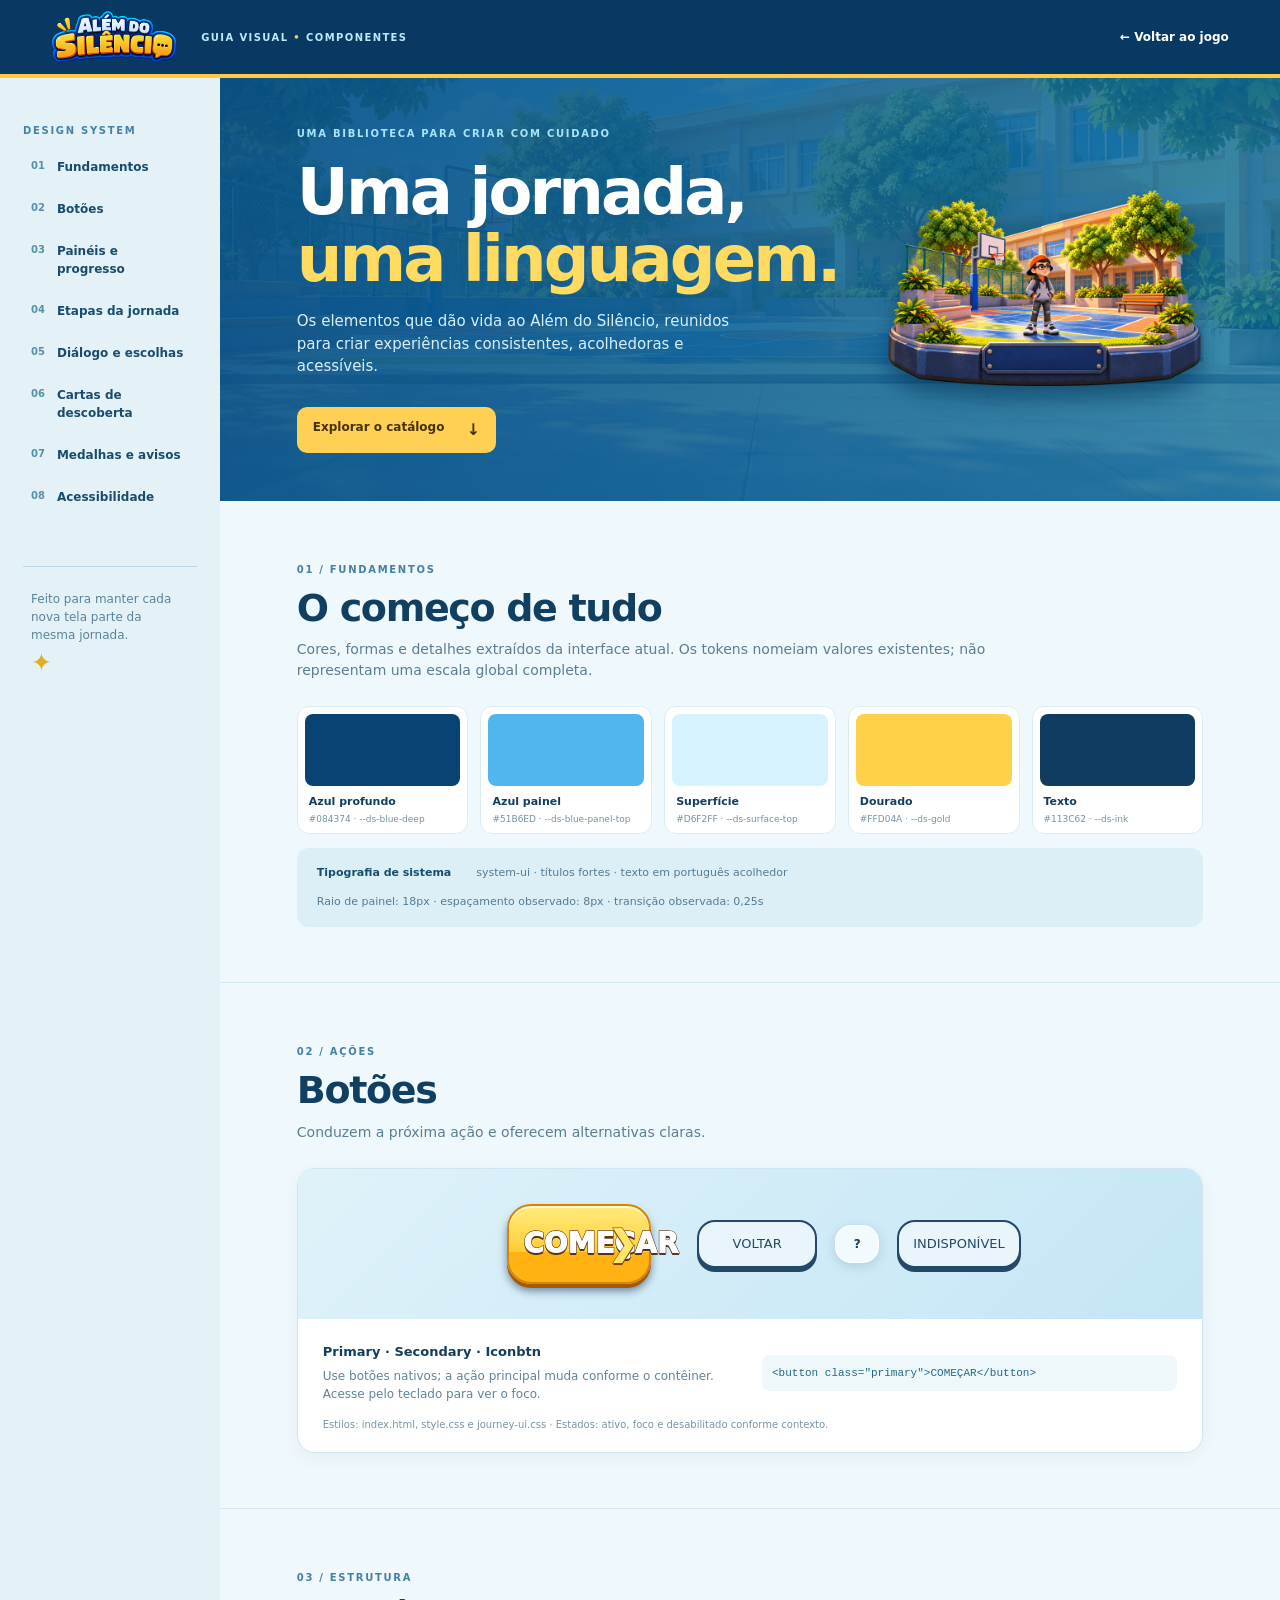
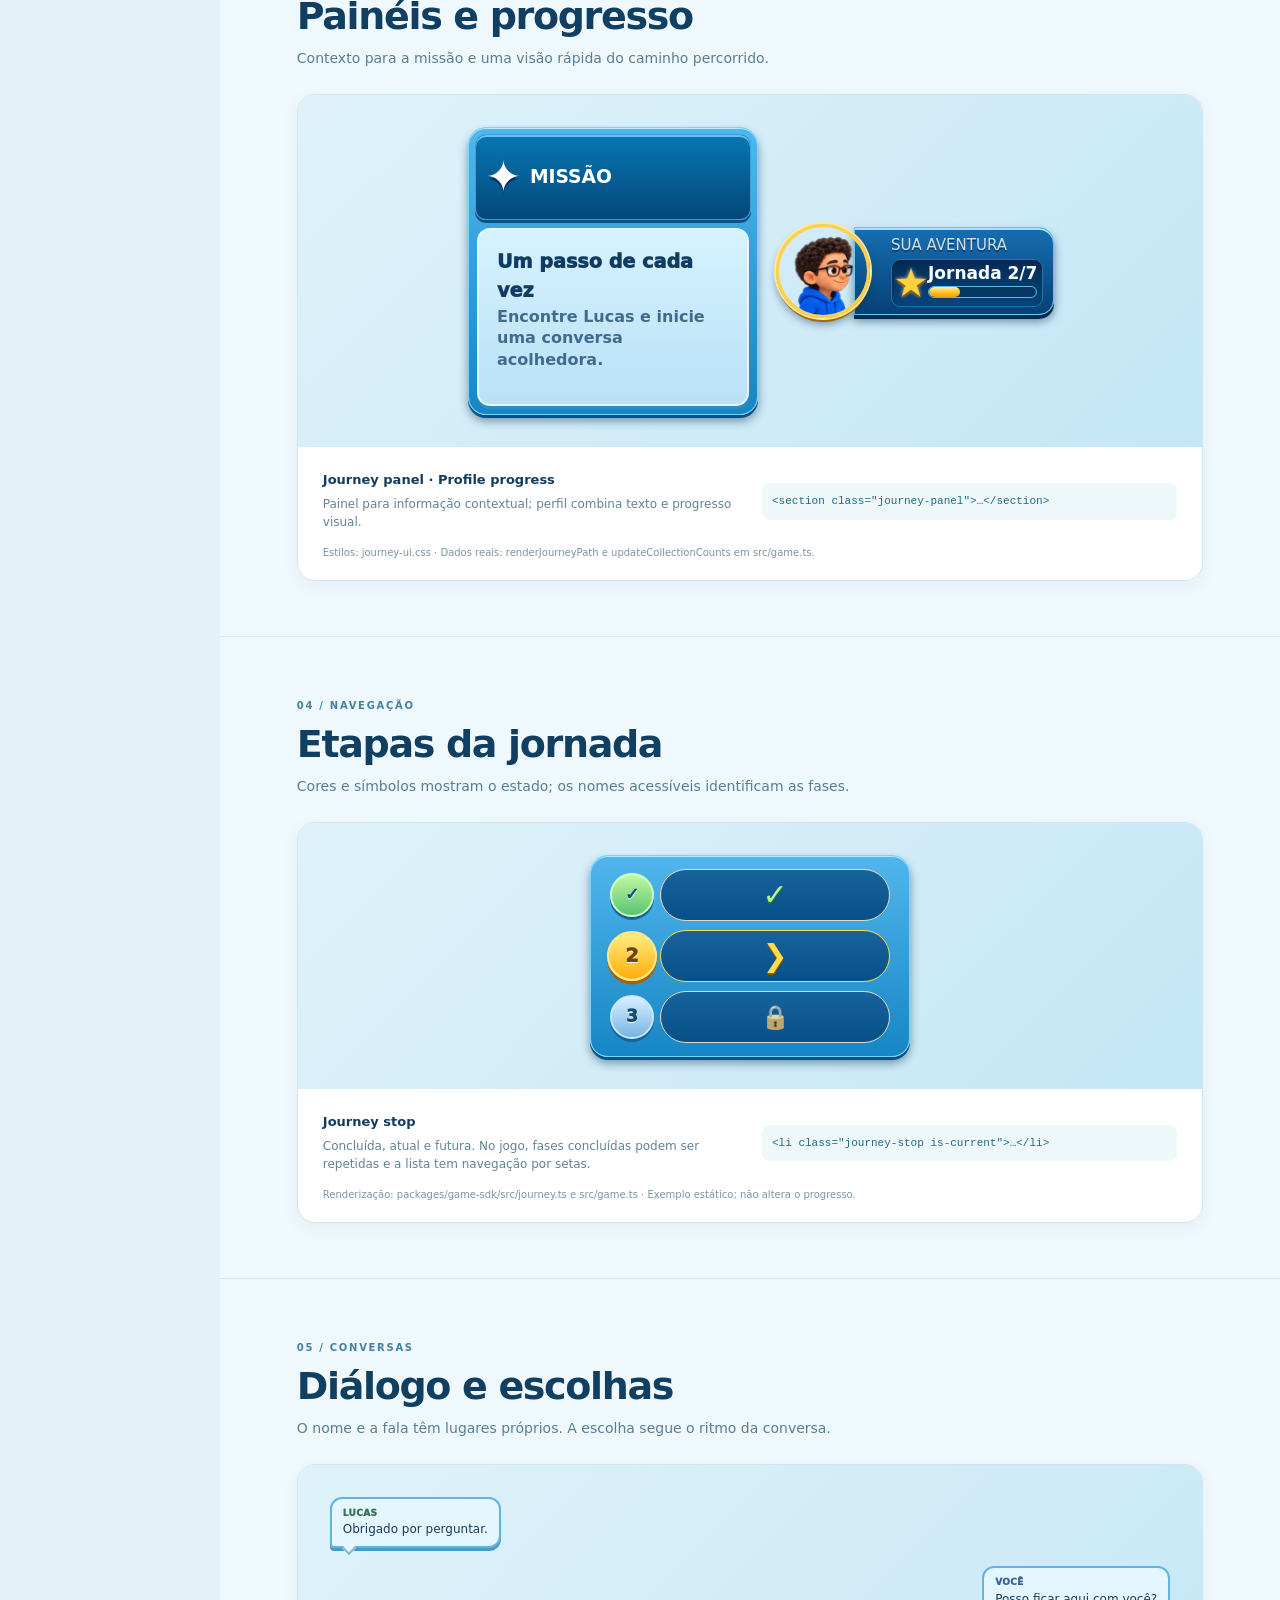
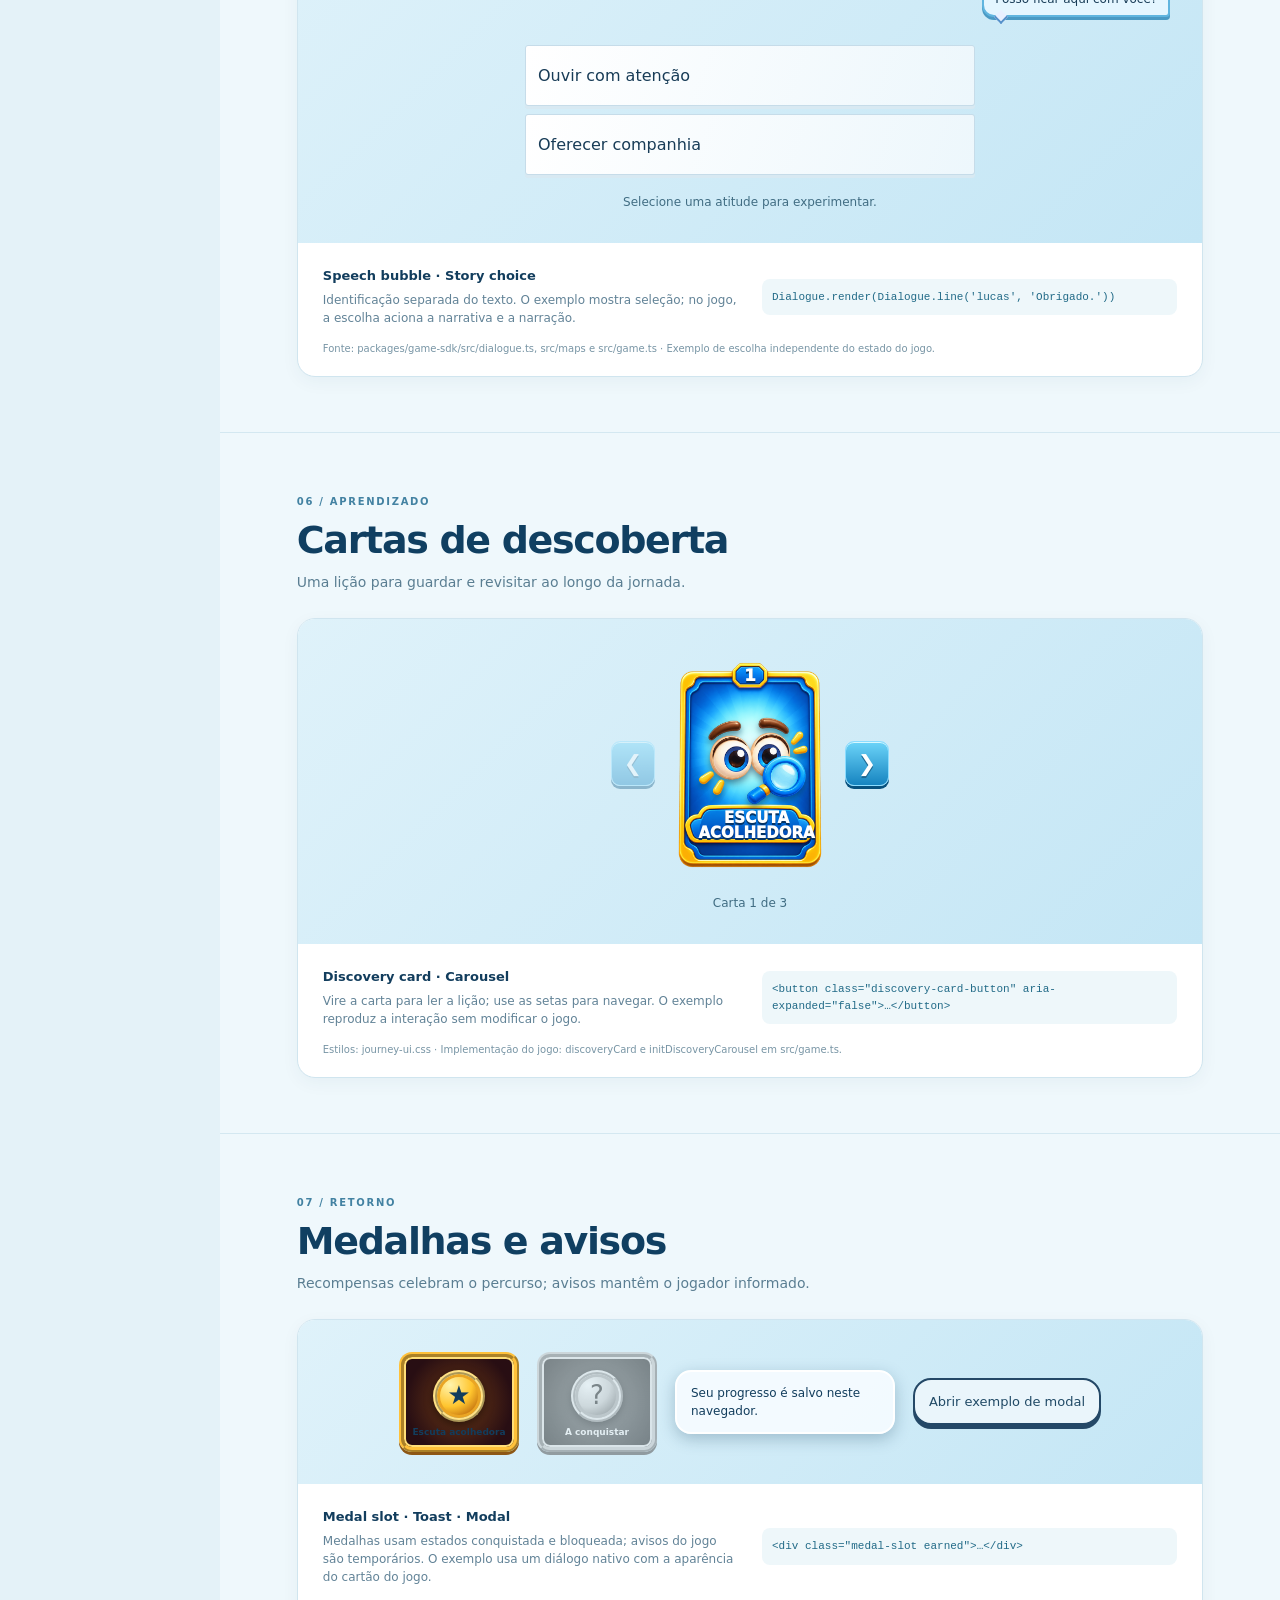
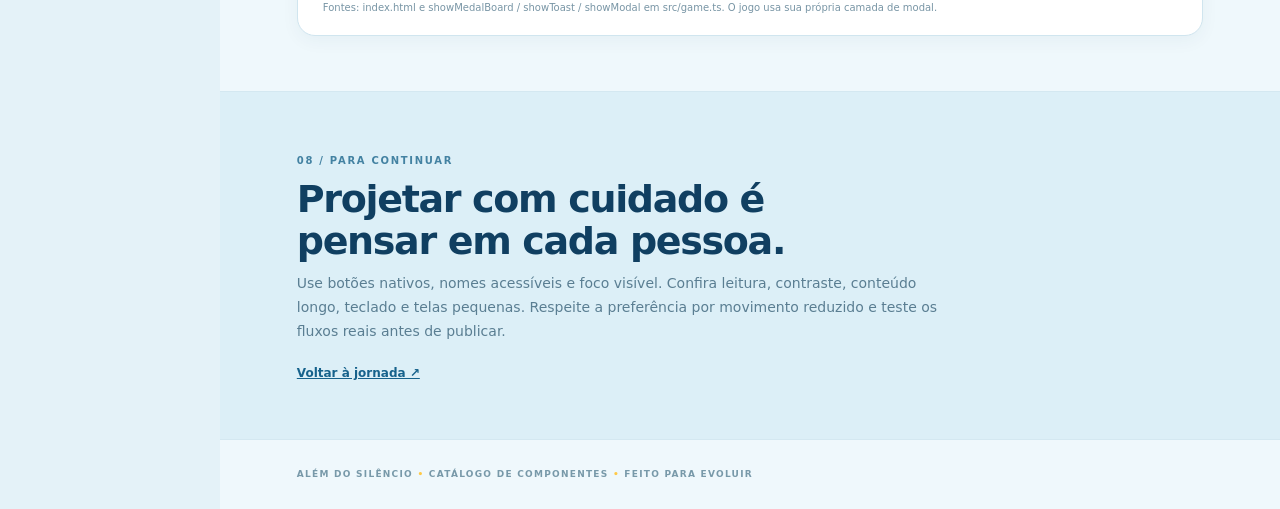
==== catalogo.html @ 74e7970c "Deploy build from 0c870550cc36b3decce4318e4b08f12a8f6275e7" ====
<!doctype html>
<html lang="pt-BR">
<head>
  <meta charset="utf-8">
  <meta name="viewport" content="width=device-width, initial-scale=1">
  <title>Catálogo de componentes — Além do Silêncio</title>
  <link rel="stylesheet" href="assets/style3d/design-tokens.css">
  <link rel="stylesheet" href="assets/style3d/style.css">
  <link rel="stylesheet" href="assets/style3d/journey-ui.css">
  <link rel="stylesheet" href="catalogo.css">
  <script src="catalogo.js" defer></script>
</head>
<body class="catalog">
  <a class="skip-link" href="#conteudo">Pular para o conteúdo</a>
  <header class="catalog-header"><a href="#inicio" class="catalog-brand"><img src="assets/style3d/logo-jornada.png" alt="Além do Silêncio"><span>GUIA VISUAL <b>•</b> COMPONENTES</span></a><a class="back-link" href="./">← Voltar ao jogo</a></header>
  <div class="catalog-shell" id="inicio">
    <aside class="catalog-sidebar" aria-label="Navegação do catálogo"><p>DESIGN SYSTEM</p><nav><a href="#fundamentos">01 <span>Fundamentos</span></a><a href="#botoes">02 <span>Botões</span></a><a href="#paineis">03 <span>Painéis e progresso</span></a><a href="#etapas">04 <span>Etapas da jornada</span></a><a href="#dialogo">05 <span>Diálogo e escolhas</span></a><a href="#cartas">06 <span>Cartas de descoberta</span></a><a href="#medalhas">07 <span>Medalhas e avisos</span></a><a href="#acessibilidade">08 <span>Acessibilidade</span></a></nav><div class="sidebar-note">Feito para manter cada nova tela parte da mesma jornada. <span>✦</span></div></aside>
    <main id="conteudo" class="catalog-main">
      <section class="hero"><div><p class="overline">UMA BIBLIOTECA PARA CRIAR COM CUIDADO</p><h1>Uma jornada,<br><em>uma linguagem.</em></h1><p>Os elementos que dão vida ao Além do Silêncio, reunidos para criar experiências consistentes, acolhedoras e acessíveis.</p><a href="#fundamentos" class="hero-link">Explorar o catálogo <span>↓</span></a></div><img src="assets/style3d/pedestal-quadra.png" alt="Ilustração da quadra escolar"></section>
      <div id="catalog-error" role="alert" hidden>Não foi possível carregar os estilos do jogo. Abra o catálogo pelo servidor de desenvolvimento.</div>
      <section id="fundamentos" class="section"><div class="section-head"><span>01 / FUNDAMENTOS</span><h2>O começo de tudo</h2><p>Cores, formas e detalhes extraídos da interface atual. Os tokens nomeiam valores existentes; não representam uma escala global completa.</p></div><div class="swatches"><div><i style="--swatch:#084374"></i><b>Azul profundo</b><small>#084374 · --ds-blue-deep</small></div><div><i style="--swatch:#51b6ed"></i><b>Azul painel</b><small>#51B6ED · --ds-blue-panel-top</small></div><div><i style="--swatch:#d6f2ff"></i><b>Superfície</b><small>#D6F2FF · --ds-surface-top</small></div><div><i style="--swatch:#ffd04a"></i><b>Dourado</b><small>#FFD04A · --ds-gold</small></div><div><i style="--swatch:#113c62"></i><b>Texto</b><small>#113C62 · --ds-ink</small></div></div><div class="foundation-note"><strong>Tipografia de sistema</strong><span>system-ui · títulos fortes · texto em português acolhedor</span><span>Raio de painel: 18px · espaçamento observado: 8px · transição observada: 0,25s</span></div></section>
      <section id="botoes" class="section"><div class="section-head"><span>02 / AÇÕES</span><h2>Botões</h2><p>Conduzem a próxima ação e oferecem alternativas claras.</p></div><div class="component"><div class="demo demo-buttons"><div class="journey-actions"><button class="primary" type="button">COMEÇAR</button></div><button class="secondary" type="button">VOLTAR</button><button class="iconbtn" type="button" aria-label="Ajuda">?</button><button class="secondary" disabled>INDISPONÍVEL</button></div><div class="details"><div><b>Primary · Secondary · Iconbtn</b><p>Use botões nativos; a ação principal muda conforme o contêiner. Acesse pelo teclado para ver o foco.</p></div><code>&lt;button class="primary"&gt;COMEÇAR&lt;/button&gt;</code><small>Estilos: index.html, style.css e journey-ui.css · Estados: ativo, foco e desabilitado conforme contexto.</small></div></div></section>
      <section id="paineis" class="section"><div class="section-head"><span>03 / ESTRUTURA</span><h2>Painéis e progresso</h2><p>Contexto para a missão e uma visão rápida do caminho percorrido.</p></div><div class="component"><div class="demo demo-panel"><section class="journey-panel journey-mission" aria-labelledby="sample-mission"><div class="panel-heading"><span aria-hidden="true">✦</span><h3 id="sample-mission">MISSÃO</h3></div><div class="mission-body"><strong>Um passo de cada vez</strong><p>Encontre Lucas e inicie uma conversa acolhedora.</p></div></section><div class="journey-profile"><img src="assets/style3d/portrait-player.png" alt=""><div class="profile-card"><span class="journey-kicker">SUA AVENTURA</span><div class="profile-progress"><span class="profile-star" aria-hidden="true">★</span><strong>Jornada 2/7</strong><span class="journey-progress-rail"><span style="width:28.6%"></span></span></div></div></div></div><div class="details"><div><b>Journey panel · Profile progress</b><p>Painel para informação contextual; perfil combina texto e progresso visual.</p></div><code>&lt;section class="journey-panel"&gt;…&lt;/section&gt;</code><small>Estilos: journey-ui.css · Dados reais: renderJourneyPath e updateCollectionCounts em src/game.ts.</small></div></div></section>
      <section id="etapas" class="section"><div class="section-head"><span>04 / NAVEGAÇÃO</span><h2>Etapas da jornada</h2><p>Cores e símbolos mostram o estado; os nomes acessíveis identificam as fases.</p></div><div class="component"><div class="demo"><div class="journey-track journey-panel catalog-track"><ol class="journey-stops"><li class="journey-stop is-done" aria-label="Quadra: concluída"><span class="journey-node">✓</span><span class="journey-stop-copy"><strong>Quadra</strong><em>Concluída</em></span></li><li class="journey-stop is-current" aria-label="Corredor: fase atual"><span class="journey-node">2</span><span class="journey-stop-copy"><strong>Corredor</strong><em>Fase atual</em></span></li><li class="journey-stop" aria-label="Acolhimento: próxima fase"><span class="journey-node">3</span><span class="journey-stop-copy"><strong>Acolhimento</strong><em>Próxima fase</em></span></li></ol></div></div><div class="details"><div><b>Journey stop</b><p>Concluída, atual e futura. No jogo, fases concluídas podem ser repetidas e a lista tem navegação por setas.</p></div><code>&lt;li class="journey-stop is-current"&gt;…&lt;/li&gt;</code><small>Renderização: packages/game-sdk/src/journey.ts e src/game.ts · Exemplo estático; não altera o progresso.</small></div></div></section>
      <section id="dialogo" class="section"><div class="section-head"><span>05 / CONVERSAS</span><h2>Diálogo e escolhas</h2><p>O nome e a fala têm lugares próprios. A escolha segue o ritmo da conversa.</p></div><div class="component"><div class="demo dialogue-demo"><div id="characterSpeech"><div class="speech-bubble character"><span>Lucas</span><p>Obrigado por perguntar.</p></div></div><div id="playerSpeech"><div class="speech-bubble player"><span>Você</span><p>Posso ficar aqui com você?</p></div></div><div class="story-choices" role="group" aria-label="Exemplo de escolhas"><button class="story-choice" type="button" aria-pressed="false">Ouvir com atenção</button><button class="story-choice" type="button" aria-pressed="false">Oferecer companhia</button></div><p class="demo-feedback" aria-live="polite">Selecione uma atitude para experimentar.</p></div><div class="details"><div><b>Speech bubble · Story choice</b><p>Identificação separada do texto. O exemplo mostra seleção; no jogo, a escolha aciona a narrativa e a narração.</p></div><code>Dialogue.render(Dialogue.line('lucas', 'Obrigado.'))</code><small>Fonte: packages/game-sdk/src/dialogue.ts, src/maps e src/game.ts · Exemplo de escolha independente do estado do jogo.</small></div></div></section>
      <section id="cartas" class="section"><div class="section-head"><span>06 / APRENDIZADO</span><h2>Cartas de descoberta</h2><p>Uma lição para guardar e revisitar ao longo da jornada.</p></div><div class="component"><div class="demo demo-cards"><div class="catalog-carousel"><button class="discovery-carousel-arrow" type="button" data-prev aria-label="Cartas anteriores">❮</button><div class="card-window"></div><button class="discovery-carousel-arrow" type="button" data-next aria-label="Próximas cartas">❯</button></div><p aria-live="polite" class="card-status"></p></div><div class="details"><div><b>Discovery card · Carousel</b><p>Vire a carta para ler a lição; use as setas para navegar. O exemplo reproduz a interação sem modificar o jogo.</p></div><code>&lt;button class="discovery-card-button" aria-expanded="false"&gt;…&lt;/button&gt;</code><small>Estilos: journey-ui.css · Implementação do jogo: discoveryCard e initDiscoveryCarousel em src/game.ts.</small></div></div></section>
      <section id="medalhas" class="section"><div class="section-head"><span>07 / RETORNO</span><h2>Medalhas e avisos</h2><p>Recompensas celebram o percurso; avisos mantêm o jogador informado.</p></div><div class="component"><div class="demo demo-medals"><div class="medal-slot earned"><span class="medal-emblem">★</span><strong>Escuta acolhedora</strong></div><div class="medal-slot locked"><span class="medal-emblem">?</span><strong>A conquistar</strong></div><div class="catalog-toast">Seu progresso é salvo neste navegador.</div><button class="secondary" type="button" id="open-example-modal">Abrir exemplo de modal</button></div><div class="details"><div><b>Medal slot · Toast · Modal</b><p>Medalhas usam estados conquistada e bloqueada; avisos do jogo são temporários. O exemplo usa um diálogo nativo com a aparência do cartão do jogo.</p></div><code>&lt;div class="medal-slot earned"&gt;…&lt;/div&gt;</code><small>Fontes: index.html e showMedalBoard / showToast / showModal em src/game.ts. O jogo usa sua própria camada de modal.</small></div></div></section>
      <section id="acessibilidade" class="section closing"><span>08 / PARA CONTINUAR</span><h2>Projetar com cuidado é<br>pensar em cada pessoa.</h2><p>Use botões nativos, nomes acessíveis e foco visível. Confira leitura, contraste, conteúdo longo, teclado e telas pequenas. Respeite a preferência por movimento reduzido e teste os fluxos reais antes de publicar.</p><a href="./">Voltar à jornada ↗</a></section>
      <footer>ALÉM DO SILÊNCIO <span>•</span> CATÁLOGO DE COMPONENTES <span>•</span> FEITO PARA EVOLUIR</footer>
    </main>
  </div>
  <dialog id="example-modal" class="modal-card catalog-modal" aria-labelledby="example-modal-title"><h2 id="example-modal-title">Uma pausa na jornada</h2><p>Este exemplo usa o cartão visual do jogo. Feche para voltar ao catálogo.</p><button class="primary" type="button" id="close-example-modal">FECHAR</button></dialog>
</body>
</html>
---- assets/style3d/design-tokens.css ----
/* Valores extraídos das regras existentes. Não são uma escala universal. */
:root {
  --ds-font: system-ui, -apple-system, BlinkMacSystemFont, "Segoe UI", sans-serif;
  --ds-blue-deep: #084374;
  --ds-blue-panel-top: #51b6ed;
  --ds-blue-panel-bottom: #1686c4;
  --ds-blue-panel-border: #73d6ff;
  --ds-surface-top: #d6f2ff;
  --ds-surface-bottom: #b9e1f6;
  --ds-ink: #113c62;
  --ds-gold: #ffd04a;
  --ds-panel-radius: 18px;
  --ds-panel-shadow: inset 0 2px #c6edff, 0 5px 0 #075187, 0 9px 18px #032d4f99;
  --ds-gap-small: 8px;
  --ds-motion-fast: .25s;
}
---- assets/style3d/style.css ----
/* A coherent illustrated finish for the existing interface and story scenes. */
#game,#game canvas{image-rendering:auto;background:#d6dfcf}
#startScreen{background:linear-gradient(180deg,#153f5140,#112d42d9),url('background-quadra.webp') center/cover no-repeat}
.journey-screen{background:linear-gradient(145deg,#fffbf3f2,#f6f0e4ee)!important;border-radius:28px!important;box-shadow:0 24px 80px #17344355!important;border:1px solid #fff!important}
.journey-track{background:linear-gradient(#ffffff55,#ffffffbb),url('background-jardim.webp') center/cover!important;border-radius:22px!important}
.journey-decor,.journey-school{display:none!important}
.journey-terrain{opacity:.65}
.journey-node{border-radius:50%!important;box-shadow:0 4px 12px #233f4440!important}
.journey-stop-copy{border-radius:14px!important;background:#fff9efef!important;border:1px solid #e5d8c4!important}
.journey-progress-box,.primary,.secondary,.modal-card,.choice{border-radius:18px!important}
.primary{background:linear-gradient(135deg,#c6eea4,#a6d77c)!important;box-shadow:0 4px 12px #3866462b!important;border:1px solid #eefbdd!important}
.modal-card{background:#fffaf1!important;box-shadow:0 20px 70px #183b4a44!important}
.player-avatar{object-fit:cover!important;object-position:center 15%;background:#d3e7ec!important;border-radius:50%!important}
.story-visual{background:url('background-quadra.webp') center/cover!important;image-rendering:auto!important}
.hall-story{background-image:url('background-corredor.webp')!important}
.support-story{background-image:url('background-acolhimento.webp')!important}
.garden-story{background-image:url('background-jardim.webp')!important}
.cafeteria-story{background-image:url('background-refeitorio.webp')!important}
.library-story{background-image:url('background-biblioteca.webp')!important}
.story-visual:before,.story-visual:after,.story-sun,.story-ball,.story-bench{display:none!important}
.story-lucas{height:168px!important;width:125px!important;bottom:0!important;object-fit:contain!important}
.art-loading,#artError{position:absolute;z-index:10;left:50%;top:50%;transform:translate(-50%,-50%);padding:16px 22px;border-radius:16px;background:#fffaf2f5;color:#284a54;text-align:center;box-shadow:0 6px 24px #17344333}
#artError{top:110px;z-index:20;font-size:13px}
@media(prefers-reduced-motion:reduce){*{scroll-behavior:auto!important}}

.story-visual > div:not(.story-scene-label){display:none!important}

.journey-screen:before,.journey-screen:after{display:none!important}
.journey-top,.journey-bottom{background:linear-gradient(120deg,#284f5f,#376977)!important;border-color:#fff5!important;box-shadow:none!important}
.journey-title{text-shadow:none!important;font-weight:800!important}
.journey-title,.journey-kicker{color:#fffaf0!important}
.journey-track{background:linear-gradient(#ffffff0d,#ffffff26),url('background-jardim.webp') center/cover!important}
.journey-river,.journey-river-light{display:none!important}
.journey-road{stroke:#f5deae!important}
.journey-road-shadow{stroke:#6f735f!important;opacity:.55}
.journey-stop-copy strong{color:#284956!important;font-size:clamp(9px,1.6vh,14px)!important}
.journey-stop-copy small{color:#52645e!important}
.journey-stop-copy em,.journey-stop-copy:after{color:#44713a!important}
.journey-stop.is-current .journey-stop-copy{background:#fffff2!important;border-color:#8caf69!important}
.journey-stop.is-current .journey-node{border-color:#a2b974!important;color:#2c4b53!important;box-shadow:0 3px 12px #334b4744!important}
.journey-progress-box{background:#153c4c80!important;border:1px solid #ffffff55!important}
.journey-note{border-radius:12px!important;background:#294f5bcc!important}
#objective,.brand{font-family:system-ui,sans-serif!important}
#objective{border:1px solid #fff!important;border-radius:14px!important;box-shadow:0 4px 16px #233e4930!important}
.iconbtn{border-radius:16px!important;border:1px solid #fff!important;box-shadow:0 3px 12px #233e492a!important}
.player-avatar{image-rendering:auto!important}
---- assets/style3d/journey-ui.css ----
#startScreen{padding:0!important;align-items:stretch!important;background:#073d76!important}
.journey-screen{border:0!important;border-radius:0!important;box-shadow:none!important;background:radial-gradient(circle at 50% 35%,#177ab7,#073568 75%)!important;display:grid!important;grid-template-rows:auto minmax(0,1fr) auto!important;color:white}
.journey-top{padding:8px 3%!important;background:transparent!important;border:0!important;display:flex;justify-content:space-between;align-items:center;gap:10px}
.journey-profile{display:flex;align-items:center;gap:8px;background:#063969;border:2px solid #50b5ea;border-radius:15px;padding:3px 12px 3px 3px;font-size:clamp(10px,1.5vw,16px)}
.journey-profile img{width:clamp(40px,9vh,70px);height:clamp(40px,9vh,70px);object-fit:cover;border-radius:50%;border:3px solid #ffcf47}.journey-kicker{font-size:10px!important;color:#a8e2ff!important}.journey-title{margin:0;text-align:center;color:#fff!important;font-size:clamp(17px,3vw,32px)!important;line-height:1;text-shadow:0 3px #073568!important}.journey-title span{display:block;color:#ffcb3d}.journey-settings{border:2px solid #75c7ef;border-radius:12px;background:#0b568b;color:white;font-size:clamp(22px,4vh,35px);cursor:pointer}
.journey-layout{display:grid;grid-template-columns:minmax(150px,22%) minmax(0,1fr) minmax(160px,22%);gap:2%;padding:0 3%;min-height:0;align-items:center}.journey-panel{background:linear-gradient(#247fb6,#0e578f)!important;border:3px solid #5abfea;border-radius:16px!important;box-shadow:0 5px 0 #06345f,0 10px 18px #00244c66;overflow:hidden;color:#fff}.panel-heading{display:flex;align-items:center;gap:8px;padding:7px 10px;background:#064c83;border-bottom:2px solid #60bce9}.panel-heading span{font-size:clamp(18px,4vh,30px)}.panel-heading h2{font-size:clamp(12px,2vw,20px);margin:0;color:white}.mission-body{padding:clamp(8px,2vh,18px);font-size:clamp(10px,1.5vw,16px)}.mission-body strong{font-size:1.2em}.mission-body p{line-height:1.35}.journey-totals{display:flex;flex-wrap:wrap;gap:6px;font-size:.8em!important;color:#d4efff}.journey-totals span{background:#0a4878;border-radius:8px;padding:4px 6px}
.journey-center{height:100%;min-height:0;display:flex;flex-direction:column;justify-content:center;align-items:center;gap:8px}.journey-scene{position:relative;width:100%;height:65%;min-height:70px;background-position:center;background-size:cover;border:4px solid #75c3d7;border-radius:24px 24px 35px 35px;box-shadow:0 8px 0 #082c52,0 14px 20px #00284988;overflow:hidden}.journey-scene img{position:absolute;bottom:10%;left:50%;transform:translateX(-50%);height:55%;max-width:35%;object-fit:contain;filter:drop-shadow(0 5px 5px #122b3b88)}.scene-label{position:absolute;bottom:0;left:20%;right:20%;text-align:center;padding:4px;background:#103c65;border:2px solid #7ec7ea;border-bottom:0;border-radius:10px 10px 0 0;font-weight:1000;font-size:clamp(12px,2vw,22px)}.journey-actions{display:flex;justify-content:center;align-items:center;gap:5px;width:100%}.journey-actions .primary{width:80%;padding:clamp(7px,1.7vh,14px);background:linear-gradient(#ffe56c,#ffa900)!important;border:3px solid #ffde6d!important;color:#423015!important;box-shadow:0 5px 0 #a75c00!important;font-size:clamp(11px,1.8vw,18px);cursor:pointer}.journey-actions #installBtn{width:auto;font-size:9px;padding:6px}
.journey-track{height:90%;min-height:0;display:flex;flex-direction:column}.journey-stops{position:relative!important;inset:auto!important;list-style:none;overflow:auto;margin:0!important;padding:5px!important;display:flex!important;flex-direction:column;gap:4px}.journey-stop,.journey-stop:nth-child(n){position:relative!important;left:auto!important;top:auto!important;transform:none!important;max-width:none!important;display:flex!important;flex-direction:row!important;gap:6px;align-items:center}.journey-stop .journey-node{width:clamp(23px,5vh,38px)!important;height:clamp(23px,5vh,38px)!important;font-size:clamp(11px,2vh,17px)!important;box-shadow:none!important}.journey-stop-copy,.journey-stop:nth-child(n) .journey-stop-copy{flex:1;text-align:left!important;min-width:0!important;padding:3px 7px!important;background:#0b4d82!important;border-radius:8px!important;box-shadow:none!important}.journey-stop-copy strong{color:white!important;font-size:clamp(9px,1.4vh,13px)!important;white-space:normal!important}.journey-stop-copy small{display:none}.journey-stop-copy em{display:block!important;color:#c3e7f8!important;font-size:8px}.journey-stop.is-current .journey-stop-copy{background:#1273a9!important;border-color:#ffdc61!important}.journey-stop.is-done .journey-stop-copy em{display:block}.journey-hint{font-size:9px;margin:4px 8px 7px;color:#d5edfc}.journey-bottom{padding:5px 20% calc(5px + env(safe-area-inset-bottom,0px))!important;background:transparent!important;border:0!important;gap:4px}.journey-nav{flex:1;padding:6px 4px;border:2px solid #367fb2;background:#0b477b;color:white;font-size:clamp(9px,1.25vw,14px);font-weight:800;border-radius:10px;cursor:pointer}.journey-nav span{font-size:1.4em}.journey-nav.active{background:#0878bd;border-color:#71d8ff}.journey-screen button:focus-visible{outline:3px solid #fff27d;outline-offset:2px}
@media(max-height:420px){.journey-top{padding:3px 3%!important}.journey-profile img{width:36px;height:36px}.journey-kicker{font-size:8px!important}.journey-layout{gap:1%}.journey-track{height:100%}.panel-heading{padding:3px 7px}.mission-body{padding:7px}.mission-body p{margin:5px 0}.journey-hint{display:none}.journey-scene{height:64%}.journey-bottom{padding-top:3px!important;padding-bottom:3px!important}.journey-nav{padding:3px}.journey-stop-copy em{font-size:7px}}
@media(max-width:650px){.journey-layout{grid-template-columns:21% minmax(0,1fr) 24%;padding:0 1%;gap:1%}.journey-mission .journey-totals{display:none}.journey-title{font-size:16px!important}.journey-profile{padding-right:5px}.journey-profile strong{font-size:9px}.journey-bottom{padding-left:15%!important;padding-right:15%!important}.mission-body{font-size:10px}.journey-actions .primary{width:100%}}
/* A coleção acompanha a identidade da jornada e mantém leitura confortável. */
#modal:not(.completion-modal):not(.medal-board-modal) #modalCard{border:3px solid #4da8dc!important;border-radius:18px!important;box-shadow:0 7px 0 #073763,0 18px 40px #05284777!important;background:#f3faff!important;color:#163d5c}
#modal:not(.completion-modal) .collection-heading h2{color:#104d7b}
#modal:not(.completion-modal) .journal-empty{background:#deeffa;border-radius:12px;color:#315b79}
@media (orientation:portrait){
 .journey-screen{overflow:auto!important;display:flex!important;flex-direction:column;min-height:100%;height:auto!important}
 .journey-top{flex:none}.journey-layout{flex:1;display:grid;grid-template-columns:1fr;grid-template-rows:auto auto auto;gap:10px;padding:8px 12px;align-items:stretch}
 .journey-center{grid-row:1;height:auto;gap:8px}.journey-scene{height:30vh;min-height:150px}.journey-actions .primary{width:100%}
 .journey-mission{grid-row:2}.journey-track{grid-row:3;height:auto;max-height:26vh}.journey-stops{min-height:0}.journey-hint{display:none}
 .journey-bottom{position:sticky;bottom:0;background:#073568!important;padding:6px 8px calc(6px + env(safe-area-inset-bottom,0px))!important}.journey-nav{font-size:10px}
}
/* Jornada: acabamento, proporções e profundidade do protótipo visual. */
.journey-screen{background:linear-gradient(180deg,#075497c9 0%,#0a5084ba 35%,#064b80c9 100%),url('background-quadra.webp') center/cover!important}
.journey-screen:before{display:block!important;inset:0;background:linear-gradient(135deg,#0b5c9d38 25%,transparent 25% 50%,#0b5c9d38 50% 75%,transparent 75%);background-size:82px 82px;opacity:.45}
.journey-top{padding:clamp(5px,1.8vh,15px) 3%!important;position:relative}
.journey-profile{min-width:18%;border-radius:20px;background:linear-gradient(#237fb6,#064270);border:3px solid #3fabe0;box-shadow:inset 0 2px #a0dfff,0 5px 0 #05345c,0 8px 12px #032c5288;padding:4px 14px 4px 4px}
.journey-profile img{width:clamp(44px,11vh,88px);height:clamp(44px,11vh,88px);border:4px solid #ffc53a;box-shadow:0 2px 0 #9a621a,0 0 0 2px #fff2a0}
.journey-profile>div{flex:1}.journey-profile strong{display:block;font-size:clamp(11px,1.5vw,18px);text-shadow:0 2px #003f6d}.journey-kicker{font-size:clamp(9px,1.1vw,14px)!important;letter-spacing:.04em!important}
.journey-progress-rail{display:block;margin-top:5px;height:clamp(8px,1.5vh,13px);background:#073762;border:2px solid #67bee6;border-radius:20px;overflow:hidden}.journey-progress-rail span{display:block;height:100%;background:linear-gradient(#fff393,#ffaf00);border-radius:20px}
.journey-title{font-weight:1000!important;letter-spacing:-.045em!important;font-size:clamp(21px,4vw,48px)!important;line-height:.8!important;-webkit-text-stroke:1px #11395f;paint-order:stroke fill;text-shadow:0 3px #123958,0 6px #062a4b,3px 0 #0b4169,-3px 0 #0b4169!important;transform:rotate(-2deg)}
.journey-title span{font-size:1.2em;color:#ffbd29;text-shadow:0 3px #a85e16,0 6px #612f15}
.journey-settings{width:clamp(42px,8vh,72px);height:clamp(42px,8vh,72px);background:linear-gradient(#2689ba,#07517d);border:3px solid #63c2ed;border-radius:15px;box-shadow:inset 0 2px #b8eaff,0 4px 0 #042d58,0 7px 12px #02274499;text-shadow:0 3px #073e6a}
.journey-layout{grid-template-columns:minmax(150px,23%) minmax(0,1fr) minmax(160px,23%);gap:1%;padding:0 3%}
.journey-panel{background:linear-gradient(var(--ds-blue-panel-top),var(--ds-blue-panel-bottom))!important;border:3px solid var(--ds-blue-panel-border);border-radius:var(--ds-panel-radius)!important;box-shadow:var(--ds-panel-shadow);color:white}
.panel-heading{margin:6px 6px 0;border:2px solid #459dd0;border-radius:11px;background:linear-gradient(#0877b3,#034779);box-shadow:inset 0 2px #64c3ec,0 3px #085482;padding:clamp(5px,1vh,10px);gap:8px}.panel-heading span{font-size:clamp(25px,5vh,44px);filter:drop-shadow(0 3px 0 #063458)}.panel-heading h2{font-size:clamp(13px,2.1vw,24px);font-weight:1000;text-shadow:0 3px #073a62}
.mission-body{margin:8px;background:linear-gradient(#d6f2ff,#b9e1f6);border:2px solid #e2f7ff;border-radius:13px;color:#113c62;box-shadow:0 3px 0 #318cc1;padding:clamp(9px,2vh,18px)}.mission-body strong{font-weight:1000}.mission-body p{color:#406b8f;font-weight:700}.journey-totals span{background:#c0e6fa;color:#24597b}
.journey-center{gap:0}.journey-scene{width:110%;height:77%;border:0;border-radius:0;background-size:cover;box-shadow:none;overflow:visible}
.journey-scene[data-map="quadra"]{background: url('jornada-quadra.png') center bottom/contain no-repeat!important}.journey-scene[data-map="quadra"] img{display:none}
.journey-scene:not([data-map="quadra"]){width:100%;height:68%;border:4px solid #76cde7;border-radius:45% 45% 18% 18%/25% 25% 15% 15%;box-shadow:0 13px 0 #0c3356,0 20px 12px #05243f88;overflow:hidden}
.scene-label{left:31%;right:31%;bottom:7%;padding:2px;background:transparent;border:0;border-radius:0;font-size:clamp(14px,2.4vw,28px);text-shadow:0 3px #082d4b,1px 0 #082d4b,-1px 0 #082d4b}.journey-scene:not([data-map="quadra"]) .scene-label{bottom:0;background:#0e3557;border:2px solid #77bedb;border-bottom:0;border-radius:10px 10px 0 0}
.journey-actions{position:relative;z-index:1}.journey-actions .primary{width:72%;border-radius:clamp(15px,3vh,25px)!important;border:4px solid #fcbf29!important;background:linear-gradient(#ffe770 0 40%,#ffca2f 42% 80%,#f8a900 82%)!important;box-shadow:inset 0 3px #fff5ad,0 5px 0 #a95a04,0 8px 10px #063b5d88!important;color:#fff!important;font-size:clamp(14px,2.5vw,26px);font-weight:1000;-webkit-text-stroke:1px #56331a;paint-order:stroke fill;text-shadow:0 2px #56331a}
.journey-track{height:88%}.journey-stops{gap:clamp(4px,1vh,9px);padding:8px!important}.journey-stop-copy,.journey-stop:nth-child(n) .journey-stop-copy{background:linear-gradient(#17659d,#075087)!important;border:2px solid #57b5e0;border-radius:18px!important;padding:4px 10px!important}.journey-stop.is-current .journey-stop-copy{background:linear-gradient(#1264a2,#054679)!important;border-color:#ffdb4d!important}.journey-stop .journey-node{border:3px solid #c4e8fa!important;background:linear-gradient(#d8efff,#78b6e4)!important;color:#124c7a!important;box-shadow:0 3px #176699!important}.journey-stop.is-current .journey-node{background:linear-gradient(#ffed83,#ffae0a)!important;border-color:#ffe68a!important;color:#74450b!important;box-shadow:0 3px #a86000!important}.journey-stop.is-done .journey-node{background:linear-gradient(#c3f8a3,#55c571)!important;border-color:#d6ffbc!important}
.journey-bottom{margin:4px auto clamp(5px,1vh,10px);width:min(72%,1000px);padding:5px!important;background:linear-gradient(#125b95,#053364)!important;border:3px solid #2c91c9!important;border-radius:24px!important;box-shadow:inset 0 2px #67bce7,0 5px 0 #062644,0 8px 12px #06233e99!important;gap:2px}.journey-nav{border:0;border-right:2px solid #082e55;border-radius:0;background:transparent;font-size:clamp(10px,1.5vw,16px);text-shadow:0 2px #073053}.journey-nav:last-child{border:0}.journey-nav span{font-size:clamp(20px,4vh,35px);vertical-align:middle;filter:drop-shadow(0 2px #032b4c)}.journey-nav.active{border:2px solid #61e8ff;border-radius:15px;background:linear-gradient(#00c5fc,#0074d2);box-shadow:inset 0 2px #c2faff,0 0 10px #00dfff}
@media(max-height:420px){.journey-profile img{width:38px;height:38px}.journey-title{font-size:22px!important}.journey-scene{height:70%}.journey-actions .primary{padding:5px}.panel-heading span{font-size:22px}.mission-body{padding:6px;margin:5px}.journey-bottom{margin:2px auto;padding:2px!important}.journey-nav span{font-size:20px}}
@media(orientation:portrait){.journey-layout{grid-template-columns:1fr}.journey-scene[data-map="quadra"]{height:30vh;min-height:180px}.journey-actions .primary{width:80%}.journey-bottom{width:calc(100% - 16px);margin:4px 8px}.journey-track{height:auto}.journey-profile{min-width:0}.journey-title{font-size:20px!important}}
/* Acabamento compartilhado inspirado no protótipo aprovado. */
.journey-profile{position:relative;min-width:clamp(150px,20vw,270px);padding:0;border:0;background:none;box-shadow:none;overflow:visible}
.journey-profile img{position:relative;z-index:2;flex:none;width:clamp(48px,12vh,94px);height:clamp(48px,12vh,94px);border:3px solid #f5c545;box-shadow:0 2px 0 #99641a,0 0 0 2px #fff2ba,0 4px 7px #052947aa}
.journey-profile .profile-card{position:relative;margin-left:clamp(-24px,-3vh,-12px);padding:6px 10px 7px clamp(24px,4vh,38px);border:1px solid #69bce4;border-radius:0 13px 13px 0;background:linear-gradient(#1874ac,#074772);box-shadow:inset 0 1px #9bdbf3,0 3px 0 #07345d,0 5px 8px #062b4d77}
.journey-profile .journey-kicker{display:block;font-size:clamp(9px,1.3vw,15px)!important;color:#fff!important;text-shadow:0 2px #07375f;letter-spacing:0!important;margin-bottom:2px}
.profile-progress{position:relative;min-height:clamp(32px,6vh,48px);padding:4px 5px 5px clamp(24px,4.4vh,36px);border:1px solid #2577ac;border-radius:9px;background:linear-gradient(#08345d,#064c7c);box-shadow:inset 0 1px 3px #002b4b}
.profile-star{position:absolute;left:2px;top:50%;transform:translateY(-50%);font-size:clamp(23px,4.8vh,38px);line-height:1;color:#ffd12d;-webkit-text-stroke:1px #9d6612;paint-order:stroke fill;text-shadow:0 2px #854b08,0 0 3px #fff4ab}
.journey-profile strong{white-space:nowrap;font-size:clamp(10px,1.35vw,17px);line-height:1.1}.journey-progress-rail{height:clamp(7px,1.4vh,12px);margin-top:3px;border:1px solid #60b8e6}
.journey-panel{border-width:1px!important;box-shadow:inset 0 1px #b6e8ff,0 3px 0 #075187,0 6px 10px #032d4f77!important}
.panel-heading{border-width:1px}.panel-icon{display:block;flex:none;width:clamp(31px,6vh,52px);height:clamp(31px,6vh,52px);filter:drop-shadow(0 2px #073655)}.panel-icon svg,.journey-nav svg{width:100%;height:100%;display:block}
.journey-track{height:auto;max-height:90%;align-self:center}.journey-track .panel-heading{margin-bottom:6px}.journey-stops{gap:clamp(3px,.8vh,8px);padding:2px 8px 8px!important;scrollbar-width:thin;scrollbar-color:#4c9ac6 transparent}.journey-stop-copy,.journey-stop:nth-child(n) .journey-stop-copy{border-width:1px;min-height:clamp(26px,4.5vh,42px);display:flex;justify-content:center;padding:2px 8px!important}.journey-stop .journey-node{width:clamp(27px,5.6vh,44px)!important;height:clamp(27px,5.6vh,44px)!important;border-width:2px!important}.journey-stop.is-current .journey-node{box-shadow:0 3px #a86000!important}.journey-stop-copy strong{font-size:clamp(9px,1.35vh,13px)!important}.journey-stop-copy em{font-size:clamp(7px,1vh,9px)!important}.journey-hint{margin-top:0}
.journey-actions .primary{position:relative;width:72%;border:2px solid #d78508!important;border-radius:clamp(14px,3vh,24px)!important;background:linear-gradient(#ffec80,#ffcd36 60%,#ffb212 61%,#ffb212)!important;box-shadow:inset 0 2px #fff8c4,0 4px 0 #a55a08,0 7px 8px #072b4e88!important;padding:clamp(9px,2vh,17px) 18% clamp(9px,2vh,17px) 7%;font-size:clamp(15px,2.6vw,28px);text-align:center}.journey-actions .primary:after{content:'❯';position:absolute;right:9%;top:50%;transform:translateY(-50%);font-size:1.2em;color:#ffe66a;-webkit-text-stroke:1px #814100;text-shadow:0 2px #814100}
.journey-bottom{width:min(72%,1000px);gap:0;padding:5px!important;border:1px solid #68c9f1!important;border-radius:21px!important;background:linear-gradient(#125b95,#063967)!important;box-shadow:inset 0 1px #9bdbf3,0 4px 0 #052c51,0 7px 12px #06233e99!important}
.journey-nav{display:flex;align-items:center;justify-content:center;gap:clamp(5px,1vw,12px);min-width:0;padding:clamp(3px,.8vh,7px) 4px;border-radius:0;background:transparent!important;border-right:1px solid #002c51;color:white;font-size:clamp(9px,1.4vw,16px);text-shadow:0 2px #073053;white-space:nowrap}.journey-nav span{width:clamp(27px,5.5vh,46px);height:clamp(27px,5.5vh,46px);flex:none}.journey-nav.active{border:1px solid #72ddff;background:linear-gradient(#00c3fc,#0075d3)!important;border-radius:15px;box-shadow:inset 0 1px #c2faff,0 0 7px #00dfff}
/* Os mesmos materiais e contornos aparecem também nas telas internas. */
#topbar .iconbtn,#learningToggle{border:1px solid #66b7df!important;border-radius:12px!important;background:linear-gradient(#2387ba,#07517f)!important;color:white!important;box-shadow:inset 0 1px #b0e5fa,0 3px 0 #07375d!important;text-shadow:0 1px #07375d}
#objective{border:1px solid #71bce1!important;border-radius:10px!important;background:linear-gradient(#f5fbff,#d9eefb)!important;color:#174a6f!important;box-shadow:0 3px 0 #246794!important}
#modal:not(.completion-modal):not(.medal-board-modal) #modalCard{border:1px solid #73c9ef!important;border-radius:16px!important;box-shadow:inset 0 1px white,0 4px 0 #075187,0 12px 24px #032d4f77!important;background:linear-gradient(#f5fcff,#d5edfa)!important}
#modal:not(.completion-modal):not(.medal-board-modal) .primary,#learningScroll .primary{border:1px solid #cc850d!important;border-radius:12px!important;background:linear-gradient(#ffe984,#ffbf21)!important;color:#583413!important;box-shadow:inset 0 1px #fff8c4,0 3px 0 #ab6208!important}
#modal:not(.completion-modal):not(.medal-board-modal) .secondary,#learningScroll .secondary{border:1px solid #4da4ce!important;border-radius:12px!important;background:linear-gradient(#e9f8ff,#b8e1f6)!important;color:#164a6e!important;box-shadow:inset 0 1px white,0 3px 0 #3981ac!important}
@media(max-height:420px){.journey-profile img{width:42px;height:42px}.journey-profile .profile-card{padding-top:3px;padding-bottom:3px}.profile-progress{min-height:25px;padding-top:2px;padding-bottom:2px}.profile-star{font-size:22px}.journey-track{max-height:100%}.journey-stop-copy,.journey-stop:nth-child(n) .journey-stop-copy{min-height:21px}.journey-actions .primary{padding-top:6px;padding-bottom:6px}.journey-nav span{width:25px;height:25px}}
@media(orientation:portrait){.journey-profile{min-width:145px}.journey-profile img{width:48px;height:48px}.journey-bottom{width:calc(100% - 16px)}.journey-track{max-height:26vh}.journey-actions .primary{width:80%}}
@media(orientation:portrait){.journey-nav{flex-direction:column;gap:2px;white-space:normal;font-size:clamp(7px,2.2vw,9px)}.journey-nav span{width:26px;height:26px}}
#stickBase,#stickRightBase{border:2px solid #81d5f4!important;background:linear-gradient(#1674a9bb,#06426fbb)!important;box-shadow:inset 0 2px 8px #bcecff88,0 4px 0 #07385f!important}
#stick,#stickRight{background:linear-gradient(#e8faff,#84ceec)!important;border:1px solid #d6f5ff!important;box-shadow:0 3px 0 #226f9a!important}
#playerSpeech .speech-bubble,#characterSpeech .speech-bubble,#characterSpeech .story-quote,#playerSpeech .story-choice{border-color:#60b5df!important;background:#e4f6ff!important;box-shadow:0 3px 0 #4a9ac4!important}
#learningScroll{border-color:#56b7e1!important;box-shadow:0 5px 0 #0b598a,0 10px 24px #032d4f55!important}
/* A rota mostra uma janela de três fases; os nomes continuam acessíveis aos leitores de tela. */
.journey-track{overflow:visible;max-height:none;align-self:center;padding-bottom:8px}.journey-track .panel-heading{position:relative;min-height:clamp(50px,9vh,78px);padding-left:clamp(40px,7vw,75px);margin:6px 6px 4px}.journey-track .map-icon{position:absolute;left:clamp(-15px,-1vw,-5px);top:50%;transform:translateY(-50%) rotate(-8deg);width:clamp(54px,9vh,88px);height:clamp(54px,9vh,88px);filter:drop-shadow(0 4px 1px #06355b)}.journey-track .panel-heading h2{font-size:clamp(12px,1.7vw,21px);white-space:nowrap}
.journey-stops{overflow:visible;gap:clamp(5px,1vh,10px);padding:3px 9px!important}.journey-stop[hidden]{display:none!important}.journey-stop-copy strong,.journey-stop-copy small,.journey-stop-copy em{display:none!important}.journey-stop-copy,.journey-stop:nth-child(n) .journey-stop-copy{min-height:clamp(33px,6vh,52px);border-radius:50px!important;background:linear-gradient(#17639b,#075089)!important;position:relative;align-items:center}.journey-stop-copy:after{display:block!important;content:'🔒';font-size:clamp(16px,3vh,23px);filter:saturate(.4);line-height:1}.journey-stop.is-current .journey-stop-copy:after{content:'❯';color:#ffdc48!important;font-size:clamp(20px,4vh,30px);filter:none;text-shadow:0 2px #8e5107}.journey-stop.is-done .journey-stop-copy:after{content:'✓';font-size:clamp(20px,4vh,30px);color:#b3f98e!important;filter:none;text-shadow:0 2px #236d42}.journey-stop.is-done.is-current .journey-stop-copy:after{content:'✓'}
.journey-arrow{display:block;align-self:center;width:clamp(34px,6vh,48px);height:clamp(20px,3vh,27px);border:1px solid #8bdcff;border-radius:8px;background:linear-gradient(#6cd4f9,#1684c0);box-shadow:0 2px 0 #07517e;color:white;text-shadow:0 2px #1d6790;font-size:clamp(10px,1.8vh,15px);cursor:pointer}.journey-arrow:disabled{opacity:.4;cursor:default}
.journey-layout[hidden],.journey-collection[hidden]{display:none!important}
.journey-collection{align-self:stretch;justify-self:center;width:min(78%,950px);min-height:0;display:flex;flex-direction:column;padding:clamp(8px,2vh,18px);border:1px solid #8cdbf8;border-radius:20px;background:linear-gradient(#52b9ed,#1685c2);box-shadow:inset 0 2px #c7efff,0 5px 0 #075187,0 10px 18px #032d4f77;animation:collection-slide .24s ease-out}
.collection-slide-heading{display:flex;align-items:center;gap:12px;padding:clamp(7px,1vh,12px) 16px;border:1px solid #4da7d3;border-radius:12px;background:linear-gradient(#0a77b2,#064b7b);box-shadow:inset 0 1px #92d9f6,0 3px 0 #085482;color:white}.collection-slide-heading>span{font-size:clamp(24px,5vh,42px);filter:drop-shadow(0 2px #053556)}.collection-slide-heading small{font-size:clamp(9px,1.2vw,13px);font-weight:800;color:#bceaff}.collection-slide-heading h2{margin:0;color:white;text-shadow:0 2px #073a62;font-size:clamp(18px,2.8vw,30px)}
.collection-slide-content{min-height:0;overflow:auto;flex:1;margin-top:10px;padding:clamp(8px,2vh,16px);border:1px solid #effaff;border-radius:14px;background:linear-gradient(#e6f7ff,#c6e9fa);box-shadow:0 3px 0 #378fbc;color:#16486c}.collection-slide-content .journal-empty{padding:clamp(15px,4vh,35px);background:transparent;color:#315b79;font-weight:700;text-align:center}.collection-slide-content .journal-entry,.collection-slide-content .journal-badge{border:1px solid #8acbe9;border-radius:12px;background:#f5fcff;box-shadow:0 3px 0 #98cce4;margin-bottom:8px}.collection-slide-content .journal-entry-copy strong,.collection-slide-content .journal-badge-copy strong{color:#174b70}
@keyframes collection-slide{from{opacity:0;transform:translateX(18px)}to{opacity:1;transform:translateX(0)}}
@media(prefers-reduced-motion:reduce){.journey-collection{animation:none}}
@media(max-height:420px){.journey-track .panel-heading{min-height:35px}.journey-track .map-icon{width:46px;height:46px}.journey-stop-copy,.journey-stop:nth-child(n) .journey-stop-copy{min-height:25px}.journey-arrow{height:18px}.journey-collection{padding:6px}.collection-slide-heading{padding:4px 10px}.collection-slide-content{margin-top:5px;padding:6px}}
@media(orientation:portrait){.journey-track{max-height:none}.journey-collection{width:calc(100% - 24px);min-height:50vh;margin:8px 12px;flex:1}.journey-track .panel-heading{padding-left:70px}}
.journey-title{width:clamp(155px,28vw,410px);height:clamp(58px,14vh,125px);margin:0;display:flex;align-items:center;justify-content:center;-webkit-text-stroke:0!important;animation:logo-float 4s ease-in-out infinite}
.journey-title img{display:block;width:100%;height:100%;object-fit:contain;filter:drop-shadow(0 4px 2px #06335888)}
@keyframes logo-float{0%,100%{transform:translateY(0)}50%{transform:translateY(-5px)}}
@media(prefers-reduced-motion:reduce){.journey-title{animation:none}}
@media(max-height:420px){.journey-title{height:49px;width:clamp(130px,25vw,260px)}}
@media(orientation:portrait){.journey-title{width:clamp(125px,36vw,220px);height:65px}}
/* Cartas de lições e momento de recompensa após a fala do BraIAn. */
#discoveryRewards[hidden]{display:none!important}
#learningScroll.is-summary{width:min(860px,calc(100% - 24px));max-height:calc(100% - 20px);border:2px solid #50a8da!important;border-radius:18px!important;background:radial-gradient(circle at 50% 40%,#16659a,#082d50 78%)!important;color:#fff;box-shadow:0 8px 30px #041b32bb,0 0 0 100vmax #061a2bdc!important;overflow:hidden}
#learningScroll.is-summary .learning-scroll-title{background:linear-gradient(#136caa,#064577);border-bottom:1px solid #63b6df;color:white;text-align:center;font-size:clamp(13px,2.2vw,22px);letter-spacing:.06em;text-shadow:0 2px #043558}
#learningScroll.is-summary #learningScrollContent{display:none}
#discoveryRewards{display:flex;align-items:center;gap:clamp(8px,2vw,24px);padding:clamp(8px,2vh,18px);min-height:0;overflow:auto}
.discovery-reward-art{display:flex;flex-direction:column;align-items:center;justify-content:center;flex:0 0 25%;min-width:100px;text-align:center;color:#8fe8ff;font-weight:1000;text-shadow:0 2px #063658;font-size:clamp(10px,1.5vw,16px)}
.discovery-reward-art img{width:100%;max-height:30vh;object-fit:contain;filter:drop-shadow(0 7px 7px #031727aa)}
.discovery-reward-list{min-width:0;flex:1;max-height:52vh;overflow:auto}.discovery-instruction,.collection-description{margin:0 0 9px;font-size:clamp(11px,1.4vw,14px);color:#ccefff;font-weight:700}.collection-description{color:#2b6487}
.discovery-grid{display:grid;grid-template-columns:repeat(auto-fit,minmax(110px,1fr));gap:10px;align-items:start}
.discovery-card{position:relative;overflow:hidden;border:3px solid #705032;border-radius:10px;background:linear-gradient(#dff7ff,#7cc7ed);box-shadow:0 3px 0 #072d4e,0 5px 9px #001b3377;color:#123f61}
.discovery-card.is-new{border-color:#f7bb33;box-shadow:0 0 0 2px #ffe693,0 4px 0 #9d6515}
.discovery-card summary{cursor:pointer;list-style:none;min-height:clamp(115px,25vh,180px);display:flex;flex-direction:column;align-items:center;justify-content:flex-end;text-align:center}.discovery-card summary::-webkit-details-marker{display:none}.discovery-card summary:focus-visible{outline:3px solid #fff174;outline-offset:-3px}
.discovery-card-art{display:grid;place-items:center;flex:1;width:100%;min-height:65px;background:radial-gradient(circle,#f8fffa,#78c8f1);font-size:clamp(34px,7vh,58px);filter:drop-shadow(0 3px 2px #16497077)}
.discovery-card-name{display:block;width:100%;padding:5px 3px 2px;background:#075280;color:white;font-weight:1000;font-size:clamp(10px,1.3vw,13px);line-height:1.1;text-shadow:0 1px #062d4c}.discovery-card-more{display:block;width:100%;padding:0 2px 5px;background:#075280;color:#b4eaff;font-size:8px;font-weight:800}.discovery-card p{margin:0;padding:9px;background:#f4fbff;color:#16486b;font-size:12px;line-height:1.4}
#learningScroll.is-summary #learningScrollActions{flex:none;justify-content:center;padding:8px 12px 13px;background:#063c67;border-top:1px solid #3c94c4;gap:8px}
#learningScroll.is-summary #learningScrollActions .primary{width:auto;min-width:min(240px,60%);padding:10px 18px;border:2px solid #d0830c!important;border-radius:14px!important;background:linear-gradient(#ffe87c,#ffb615)!important;color:#573609!important;box-shadow:inset 0 2px #fff8b8,0 3px 0 #9e580a!important;font-weight:1000}
#learningScroll.is-summary #learningScrollActions .secondary{width:auto;min-width:140px;padding:9px;border:1px solid #75c9ec!important;border-radius:12px!important;background:linear-gradient(#2886bb,#0c5b92)!important;color:white!important;font-weight:800}
.discovery-notes{margin-top:18px;color:#215575}.discovery-notes>summary{cursor:pointer;font-weight:800;padding:9px;border-radius:9px;background:#abd9ee}.discovery-notes .journal-entry{margin-top:8px}
.collection-slide-content .discovery-grid{grid-template-columns:repeat(auto-fit,minmax(115px,155px))}.collection-slide-content .discovery-card{box-shadow:0 3px 0 #34759b}
@media(max-height:420px){#learningScroll.is-summary .learning-scroll-title{padding:5px}.discovery-reward-art img{max-height:25vh}#discoveryRewards{padding:5px 10px}.discovery-reward-list{max-height:48vh}.discovery-card summary{min-height:90px}.discovery-card-art{min-height:42px;font-size:30px}#learningScroll.is-summary #learningScrollActions{padding:5px}#learningScroll.is-summary #learningScrollActions .primary,#learningScroll.is-summary #learningScrollActions .secondary{padding:6px}}
@media(orientation:portrait){#discoveryRewards{flex-direction:column}.discovery-reward-art{flex:0 0 auto}.discovery-reward-art img{height:18vh}.discovery-reward-list{width:100%;max-height:42vh}.discovery-grid{grid-template-columns:repeat(2,minmax(0,1fr))}}
#discoveryRewards{position:relative}.discovery-card.is-arriving{visibility:hidden}.discovery-card.discovery-flight{position:absolute;z-index:5;pointer-events:none;transform-origin:center;overflow:hidden}.discovery-card.discovery-flight summary{height:100%;min-height:0}.discovery-card.discovery-flight p{display:none}
/* O perfil da jornada permanece visível durante as fases. */
#topbar{padding:clamp(5px,1vh,10px) clamp(8px,2vw,20px)!important;align-items:flex-start}
#topbar .hud-profile{pointer-events:none;min-width:clamp(150px,20vw,270px);display:flex;align-items:center;gap:8px}
#topbar .hud-profile img{object-fit:cover;object-position:center;border-radius:50%}
#topbar .top-actions{display:flex;align-items:center;gap:clamp(4px,.7vw,9px);pointer-events:auto}
#topbar .iconbtn,#topbar #learningToggle{display:flex;align-items:center;justify-content:center;gap:3px;width:clamp(39px,5vw,58px);height:clamp(39px,5vw,58px);min-width:0;padding:2px!important;border:2px solid #75c7ef!important;border-radius:14px!important;background:linear-gradient(#2689ba,#07517d)!important;color:white!important;box-shadow:inset 0 2px #b8eaff,0 4px 0 #042d58,0 6px 10px #02274477!important;font-size:clamp(10px,1.25vw,15px);font-weight:900;text-shadow:0 2px #073e6a}
#topbar #learningToggle{font-size:clamp(8px,.95vw,11px)!important;white-space:normal;line-height:1.05}
#objective{top:clamp(60px,13vh,108px)!important;max-width:min(360px,52vw)}
#playerSpeech>.story-title{margin:0 0 6px;padding:6px 9px;border-radius:10px;background:#073c6dcc;color:#fff;font-size:clamp(11px,1.5vw,14px);line-height:1.2;text-shadow:0 1px #062c4c}
@media(max-height:420px){#topbar .hud-profile img{width:40px;height:40px}#topbar .hud-profile{min-width:145px}#topbar .iconbtn,#topbar #learningToggle{width:36px;height:36px}#objective{top:55px!important}}
@media(max-width:500px){#topbar .hud-profile{min-width:120px}#topbar .hud-profile img{width:38px;height:38px}#topbar .iconbtn,#topbar #learningToggle{width:32px;height:32px;border-radius:9px!important;font-size:9px}#topbar .top-actions{gap:3px}#objective{top:52px!important;max-width:65vw}}
/* Cartas com ilustrações próprias, frente e verso e giro horizontal. */
.discovery-grid{grid-template-columns:repeat(auto-fit,minmax(130px,1fr));gap:14px;perspective:1000px}
.discovery-card,.discovery-card.is-new{overflow:visible;border:0;background:none;box-shadow:none;perspective:900px;color:inherit;animation:discovery-float 3.8s ease-in-out infinite}
.discovery-card:nth-child(2n){animation-delay:-1.2s}.discovery-card:nth-child(3n){animation-delay:-2.3s}
.discovery-card-button{display:block;position:relative;width:100%;height:clamp(175px,29vh,230px);padding:0;border:0;background:none;cursor:pointer;color:inherit;font:inherit;perspective:900px}
.discovery-card-button:focus-visible{outline:3px solid #fff6a3;outline-offset:5px;border-radius:14px}
.discovery-card-flip{position:absolute;inset:0;display:block;transform-style:preserve-3d;transition:transform .65s cubic-bezier(.2,.7,.25,1)}
.discovery-card.is-flipped .discovery-card-flip{transform:rotateY(180deg)}
.discovery-face{position:absolute;inset:0;display:flex;flex-direction:column;align-items:center;overflow:hidden;border:4px solid #f7bc35;border-radius:14px;background:linear-gradient(145deg,#0b4d87,#063262);box-shadow:inset 0 0 0 2px #ffe48a,0 4px 0 #85560f,0 7px 10px #031b35aa;backface-visibility:hidden;-webkit-backface-visibility:hidden}
.discovery-front{background:radial-gradient(circle at 50% 38%,#53d8ff,#078ed6 55%,#07518e 80%)}
.discovery-number{position:relative;z-index:2;display:grid;place-items:center;min-width:36px;height:25px;padding:0 7px;margin-top:-1px;border:2px solid #f7c640;border-radius:0 0 9px 9px;background:linear-gradient(#238fe1,#0754a1);box-shadow:0 2px 0 #94600d;color:white;font-weight:1000;font-size:13px;text-shadow:0 2px #063569}
.discovery-illustration{display:block;width:90%;flex:1;min-height:0;background-image:url('icones-descobertas.png');background-size:400% 200%;background-repeat:no-repeat;filter:drop-shadow(0 4px 4px #07375c77)}
.icon-0{background-position:0% 0%}.icon-1{background-position:33.333% 0%}.icon-2{background-position:66.666% 0%}.icon-3{background-position:100% 0%}.icon-4{background-position:0% 100%}.icon-5{background-position:33.333% 100%}.icon-6{background-position:66.666% 100%}
.discovery-card-name{display:grid;place-items:center;width:92%;min-height:34px;margin:0 4% 8px;padding:4px 6px;border:2px solid #ffce4b;border-radius:10px;background:linear-gradient(#1484ce,#075395);box-shadow:0 3px 0 #8c550b;color:white;font-size:clamp(10px,1.1vw,14px);font-weight:1000;line-height:1.1;text-transform:uppercase;text-shadow:0 2px #063465}
.discovery-back{transform:rotateY(180deg);background:linear-gradient(145deg,#07437a,#08264e);padding:0 6px 5px}
.discovery-back-icon{font-size:clamp(20px,3.5vh,34px);line-height:1.1;margin:3px 0;filter:drop-shadow(0 2px #082a44)}
.discovery-back-heading{width:100%;padding:4px 2px;border-radius:7px;background:linear-gradient(#ffe583,#ffc329);color:#083463;font-size:clamp(8px,.9vw,11px);font-weight:1000;line-height:1.1;text-align:center}
.discovery-lesson{display:block;width:100%;flex:1;min-height:0;margin-top:4px;padding:5px;border:1px solid #2c81b6;border-radius:8px;background:#082d59;color:#fff;font-size:clamp(9px,1vw,12px);line-height:1.24;text-align:center;overflow:auto;overscroll-behavior:contain}
.discovery-star{color:#ffd049;font-size:14px;line-height:1.2}
.discovery-card.discovery-flight{animation:none}.discovery-card.discovery-flight .discovery-card-button{height:100%}.discovery-card.is-arriving{visibility:hidden}
@keyframes discovery-float{0%,100%{transform:translateY(0)}50%{transform:translateY(-4px)}}
@media(prefers-reduced-motion:reduce){.discovery-card{animation:none!important}.discovery-card-flip{transition:none}}
@media(max-height:420px){.discovery-card-button{height:clamp(145px,39vh,180px)}.discovery-grid{gap:10px}.discovery-number{height:20px;font-size:11px}.discovery-back-icon{font-size:20px}.discovery-card-name{min-height:25px;margin-bottom:5px}.discovery-lesson{font-size:9px}}
@media(orientation:portrait){.discovery-card-button{height:210px}.discovery-lesson{font-size:11px}}
/* A moldura flutua dentro da área de toque, que permanece estável. */
.discovery-card{animation:none!important}.discovery-card-flip{animation:discovery-inner-float 3.8s ease-in-out infinite}.discovery-card:nth-child(2n) .discovery-card-flip{animation-delay:-1.2s}.discovery-card:nth-child(3n) .discovery-card-flip{animation-delay:-2.3s}.discovery-card.is-flipped .discovery-card-flip,.discovery-flight .discovery-card-flip{animation:none}
@keyframes discovery-inner-float{0%,100%{translate:0 0}50%{translate:0 -4px}}
@media(prefers-reduced-motion:reduce){.discovery-card-flip{animation:none!important}}
/* Molduras ilustradas da frente e do verso, com textos e imagens acessíveis por cima. */
.discovery-grid{grid-template-columns:repeat(auto-fit,minmax(145px,190px));gap:14px;align-items:start}
.collection-slide-content .discovery-grid{grid-template-columns:repeat(auto-fit,minmax(155px,190px))}
.discovery-card-button{height:auto!important;aspect-ratio:2/3;min-height:0;overflow:visible}
.discovery-face{display:block;inset:0;overflow:hidden;border:0!important;border-radius:0!important;box-shadow:none!important;background-color:transparent!important;background-repeat:no-repeat!important;background-size:100% 100%!important}
.discovery-front{background-image:url('carta-frente-moldura.png')!important}.discovery-back{background-image:url('carta-verso-moldura.png')!important;padding:0!important}
.discovery-number{position:absolute;left:39%;top:6%;width:22%;height:8%;min-width:0;margin:0;padding:0;border:0;border-radius:0;background:transparent;box-shadow:none;color:white;font-size:clamp(11px,1.3vw,18px);text-shadow:0 2px #063569}
.discovery-back .discovery-number{top:4.5%}
.discovery-illustration{position:absolute;left:10%;top:17%;width:80%;height:51%;min-height:0;filter:drop-shadow(0 4px 3px #06305288)}
.discovery-card-name{position:absolute;left:13%;top:71%;width:74%;height:14%;min-height:0;margin:0;padding:0 4px;border:0;border-radius:0;background:transparent;box-shadow:none;font-size:clamp(10px,1.3vw,15px);line-height:1.02}
.discovery-back-icon,.discovery-star{display:none}
.discovery-back-heading{position:absolute;left:14%;top:37.7%;width:72%;height:9%;padding:0;background:transparent;color:#073363;font-size:clamp(9px,1vw,13px);display:grid;place-items:center}
.discovery-lesson{position:absolute;left:14%;top:49%;width:72%;height:27%;margin:0;padding:3px;border:0;border-radius:0;background:transparent;color:#fff;font-size:clamp(10px,1vw,12px);line-height:1.22;text-align:center;overflow:auto;scrollbar-width:thin;scrollbar-color:#55a8d1 transparent}
.discovery-card.discovery-flight .discovery-card-button{height:100%!important;aspect-ratio:auto}
@media(max-height:420px){.discovery-grid{grid-template-columns:repeat(auto-fit,minmax(125px,150px))}.discovery-card-button{height:auto!important}.discovery-card-name{font-size:10px}.discovery-lesson{font-size:9px}}
@media(orientation:portrait){.discovery-grid,.collection-slide-content .discovery-grid{grid-template-columns:repeat(2,minmax(0,1fr))}.discovery-card-button{height:auto!important}.discovery-lesson{font-size:11px}}
.collection-slide-content .discovery-card{box-shadow:none!important}
/* Carrossel de descobertas: três cartas e navegação de uma em uma. */
.discovery-carousel{display:grid;grid-template-columns:clamp(28px,4vw,44px) minmax(0,1fr) clamp(28px,4vw,44px);gap:clamp(4px,1vw,12px);align-items:center;width:100%}
.discovery-carousel .discovery-grid,.collection-slide-content .discovery-carousel .discovery-grid{display:grid;grid-template-columns:repeat(3,minmax(0,1fr));gap:clamp(4px,1vw,12px);align-items:start;justify-items:stretch;min-width:0}
.discovery-carousel .discovery-card[hidden]{display:none!important}.discovery-carousel .discovery-card{width:100%;max-width:190px;justify-self:center}
.discovery-carousel-arrow{display:grid;place-items:center;width:clamp(28px,4vw,44px);height:clamp(32px,5vh,48px);padding:0;border:1px solid #8bdcff;border-radius:9px;background:linear-gradient(#6cd4f9,#1684c0);box-shadow:inset 0 1px #d9f8ff,0 3px 0 #07517e;color:#fff;text-shadow:0 2px #1d6790;font-size:clamp(14px,2vw,22px);cursor:pointer}.discovery-carousel-arrow:disabled{opacity:.35;cursor:default}.discovery-carousel-arrow:focus-visible{outline:3px solid #fff174;outline-offset:2px}
.discovery-reward-list{overflow:visible;max-height:none}.discovery-carousel .discovery-card-name{font-size:clamp(8px,1.1vw,15px)}.discovery-carousel .discovery-lesson{font-size:clamp(9px,1vw,12px)}
@media(max-height:420px){.discovery-carousel .discovery-card{max-width:145px}.discovery-carousel-arrow{height:30px}}
@media(orientation:portrait){.discovery-carousel .discovery-grid,.collection-slide-content .discovery-carousel .discovery-grid{grid-template-columns:repeat(3,minmax(0,1fr));gap:4px}.discovery-carousel .discovery-card-name{font-size:8px}.discovery-carousel .discovery-lesson{font-size:9px}}
/* As três cartas cabem na área central em telas horizontais baixas. */
.collection-slide-content .discovery-carousel .discovery-card{max-width:clamp(90px,calc(66.67vh - 223px),190px)}
.discovery-reward-list .discovery-carousel .discovery-card{max-width:clamp(85px,25vh,190px)}
@media(orientation:portrait){.collection-slide-content .discovery-carousel .discovery-card,.discovery-reward-list .discovery-carousel .discovery-card{max-width:190px}}
/* Mais espaço para as cartas na recompensa em celular horizontal. */
@media(orientation:landscape){
 #learningScroll.is-summary{height:min(520px,calc(100% - 20px));max-height:calc(100% - 20px)}
 #learningScroll.is-summary #discoveryRewards{flex:1;min-height:0;overflow:visible;align-items:center;padding:8px 14px}
 #learningScroll.is-summary .discovery-reward-list{min-height:0;max-height:none;overflow:visible}
 #learningScroll.is-summary .discovery-reward-list .discovery-carousel .discovery-card{max-width:clamp(85px,calc(60vh - 100px),190px)}
}
/* Área de recompensa dimensionada pelo espaço disponível na tela. */
@media(orientation:landscape){
 #learningScroll.is-summary{width:min(96vw,90rem);height:94vh;height:94dvh;max-height:calc(100% - 2vh)}
 #learningScroll.is-summary .learning-scroll-title{flex:0 0 auto;padding:clamp(.25rem,1vh,.7rem) 2vw}
 #learningScroll.is-summary #discoveryRewards{display:flex;flex:1 1 auto;min-height:0;gap:2vw;padding:1vh 2vw;align-items:center}
 #learningScroll.is-summary .discovery-reward-art{flex:0 1 23%;min-width:0;max-height:100%}
 #learningScroll.is-summary .discovery-reward-art img{width:100%;max-height:35vh;object-fit:contain}
 #learningScroll.is-summary .discovery-reward-list{flex:1 1 0;min-width:0;min-height:0}
 #learningScroll.is-summary .discovery-reward-list .discovery-carousel .discovery-card{max-width:min(100%,38vh)}
 #learningScroll.is-summary #learningScrollActions{flex:0 0 auto;padding:clamp(.25rem,1vh,.7rem) 2vw;gap:1vw}
}
/* Objetivo centralizado entre os analógicos, com largura adaptada à tela. */
#objective{top:auto!important;bottom:calc(clamp(22px,4vh,36px) + env(safe-area-inset-bottom,0px))!important;left:50%!important;right:auto!important;transform:translateX(-50%);width:min(54vw,36rem);max-width:calc(100vw - 250px)!important;padding:clamp(7px,1.4vh,12px) clamp(10px,1.5vw,18px)!important;text-align:center;font-size:clamp(12px,1.45vw,17px)!important;line-height:1.25;pointer-events:none}
@media(max-height:420px){#objective{bottom:calc(25px + env(safe-area-inset-bottom,0px))!important;max-width:calc(100vw - 230px)!important;font-size:clamp(11px,1.5vw,15px)!important}}
@media(max-width:500px){#objective{width:calc(100vw - 220px);max-width:calc(100vw - 220px)!important;font-size:11px!important;padding:6px!important}}
@media(max-width:500px){#objective{width:calc(100vw - 250px);max-width:calc(100vw - 250px)!important}}
/* Moldura aprovada do verso, com espaço maior para a lição. */
.discovery-back{background-image:url('carta-verso-limpo.png')!important}.discovery-back-heading{display:none!important}.discovery-back .discovery-number{top:4%}.discovery-lesson{top:38%;height:39%;padding:5px 6px;font-size:clamp(10px,1.1vw,14px);line-height:1.28}
/* Perfil compartilhado entre a jornada e as fases. */
.journey-profile .profile-card{border:1px solid #62c6f0;border-radius:0 15px 15px 0;background:linear-gradient(#176eb2,#064176);box-shadow:inset 0 2px #a4e2fa,0 4px 0 #062c54,0 6px 10px #032d5188}
.journey-profile img{border:3px solid #ffd04a;box-shadow:0 0 0 2px #ffe997,0 4px 0 #a66810,0 6px 9px #062e5077}.profile-progress{border-color:#1777b4;background:linear-gradient(#062a55,#06457b)}.profile-star{color:#ffd33b;text-shadow:0 2px #9d5b07,0 0 4px #fff1ad}.journey-progress-rail span{background:linear-gradient(#fff59b,#ffc62f 50%,#f69b08)}
/* Home disponível durante fases, diálogos e telas de transição. */
#homeBtn[hidden]{display:none!important}#homeBtn{position:absolute;z-index:25;top:calc(clamp(5px,1vh,10px) + env(safe-area-inset-top,0px));right:clamp(8px,2vw,20px);display:grid;place-items:center;width:clamp(39px,5vw,58px);height:clamp(39px,5vw,58px);padding:5px;border:2px solid #75c7ef!important;border-radius:14px!important;background:linear-gradient(#2689ba,#07517d)!important;box-shadow:inset 0 2px #b8eaff,0 4px 0 #042d58,0 6px 10px #02274477!important;cursor:pointer}#homeBtn svg{width:100%;height:100%}#homeBtn:focus-visible{outline:3px solid #fff179;outline-offset:3px}#topbar .top-actions{margin-right:clamp(47px,6vw,68px)}
/* Miniaturas compartilhadas pela home e pela tela de próxima etapa. */
#journeyScene[data-map]{width:110%;height:77%;border:0;border-radius:0;background:var(--pedestal) center bottom/contain no-repeat!important;box-shadow:none;overflow:visible;translate:calc(var(--parallax-x,0) * 5px) calc(var(--parallax-y,0) * 3px);animation:stage-drift 8s ease-in-out infinite;will-change:transform,translate}
#journeyScene[data-map] img{display:none}#journeyScene[data-map] .scene-label{left:31%;right:31%;bottom:12%;padding:2px;background:transparent;border:0;border-radius:0;font-size:clamp(12px,2.2vw,24px);text-shadow:0 3px #082d4b,1px 0 #082d4b,-1px 0 #082d4b}
.journey-screen{background:#084374!important}.journey-screen:before{display:block!important;inset:-4%;background:linear-gradient(180deg,#075497c9 0%,#0a5084ba 35%,#064b80c9 100%),var(--journey-background,url('background-quadra.webp')) center/cover no-repeat;opacity:1;transform:translate(calc(var(--parallax-x,0) * -8px),calc(var(--parallax-y,0) * -5px));transition:transform .25s ease-out}
#modal.next-phase-modal{align-items:center;padding:clamp(8px,2vh,20px)}
#modal.next-phase-modal #modalCard.next-map-card{width:min(94vw,1100px);max-width:none;max-height:94vh;padding:0!important;border:2px solid #68c9ee!important;border-radius:22px!important;background:linear-gradient(150deg,#08568c,#042b59)!important;box-shadow:inset 0 2px #a8e5fb,0 5px 0 #06345b,0 14px 35px #001c35aa!important;color:#fff;overflow:hidden}
.next-map-intro{position:relative;isolation:isolate;display:grid;grid-template-columns:minmax(0,1.15fr) minmax(0,1fr);align-items:center;gap:1vw;padding:clamp(12px,3vh,28px)!important;min-height:min(67vh,470px);overflow:hidden}
.next-map-intro:before{content:'';position:absolute;inset:-10%;z-index:-1;background:radial-gradient(circle at 25% 45%,#2ba5d555,transparent 43%),repeating-linear-gradient(135deg,#3fbde20b 0 2px,transparent 2px 70px);transform:translate(calc(var(--parallax-x,0) * -10px),calc(var(--parallax-y,0) * -6px));transition:transform .25s ease-out}
.next-map-art{position:relative;min-width:0;display:flex;align-items:center;justify-content:center;translate:calc(var(--parallax-x,0) * 7px) calc(var(--parallax-y,0) * 4px);animation:stage-drift 8s ease-in-out infinite}.next-map-art img{display:block;width:100%;max-height:55vh;object-fit:contain;filter:drop-shadow(0 6px 7px #00182f88)}.next-map-art>span{position:absolute;left:28%;right:28%;bottom:12%;color:white;font-weight:1000;text-align:center;font-size:clamp(10px,1.8vw,20px);text-shadow:0 2px #06325a}
.next-map-content{text-align:center;min-width:0;color:#fff}.next-map-content .eyebrow{color:#a7eaff!important;font-size:clamp(10px,1.3vw,15px);letter-spacing:.12em;font-weight:1000}.next-map-content h2{margin:.15em 0;color:#ffca39!important;font-size:clamp(23px,4vw,48px)!important;line-height:1;text-transform:uppercase;text-shadow:0 3px #925009}.next-map-content p{margin:clamp(8px,2vh,18px) auto!important;max-width:32em;color:#e5f6ff!important;font-weight:700;font-size:clamp(12px,1.8vw,19px)!important;line-height:1.3!important}.next-map-content .next-map-icon{margin:0 auto 6px;background:linear-gradient(#218bc4,#064b82);border:2px solid #ffd355;box-shadow:0 3px #925609;width:clamp(38px,8vh,68px);height:clamp(38px,8vh,68px);font-size:clamp(20px,4vh,32px)}
#modal.next-phase-modal .next-map-content .primary{width:100%;padding:clamp(8px,2vh,16px);border:2px solid #d88709!important;border-radius:14px!important;background:linear-gradient(#ffe97e,#ffbf1e)!important;color:#51310d!important;box-shadow:inset 0 2px #fff5b6,0 4px #9c5707!important;font-size:clamp(11px,1.6vw,17px);font-weight:1000}
@keyframes stage-drift{0%,100%{transform:translateY(0)}50%{transform:translateY(-4px)}}
@media(prefers-reduced-motion:reduce){#journeyScene[data-map],.next-map-art{animation:none!important;translate:none!important}.journey-screen:before,.next-map-intro:before{transform:none!important;transition:none!important}}
#app.reduce-motion #journeyScene[data-map],#app.reduce-motion .next-map-art{animation:none!important;translate:none!important}#app.reduce-motion .journey-screen:before,#app.reduce-motion .next-map-intro:before{transform:none!important;transition:none!important}
@media(max-height:420px){#homeBtn{width:36px;height:36px;border-radius:10px!important}#topbar .top-actions{margin-right:43px}.next-map-intro{min-height:70vh;padding:7px 12px!important}.next-map-art img{max-height:63vh}.next-map-content p{margin:6px auto!important}.next-map-content .next-map-icon{width:34px;height:34px;margin-bottom:2px;font-size:19px}}
@media(max-width:500px){#homeBtn{width:32px;height:32px;border-radius:9px!important}#topbar .top-actions{margin-right:37px}.next-map-intro{grid-template-columns:1fr;max-height:90vh;overflow:auto}.next-map-art img{max-height:30vh}.next-map-content h2{font-size:22px!important}}
.journey-profile strong{color:#fff!important}
/* Próxima etapa: moldura dourada, fundo profundo e tipografia do protótipo. */
#modal.next-phase-modal #modalCard.next-map-card{border:3px solid #ffcf48!important;border-radius:clamp(14px,3vh,26px)!important;background:#063466!important;box-shadow:inset 0 0 0 2px #fff0a1,inset 0 0 0 5px #0b68a0,0 5px 0 #a45e0c,0 14px 35px #001c35aa!important}
.next-map-intro{border:2px solid #2f9bd1;border-radius:clamp(10px,2.5vh,21px);margin:5px;background:linear-gradient(135deg,#064b83,#022b5b 75%);padding:clamp(10px,2vh,22px)!important;min-height:min(68vh,470px)}
.next-map-intro:before{background:radial-gradient(circle at 24% 50%,#248ec12b,transparent 38%),radial-gradient(circle at 78% 35%,#1872a41f,transparent 30%);transform:translate(calc(var(--parallax-x,0) * -10px),calc(var(--parallax-y,0) * -6px))}
.next-map-content{font-family:'Arial Black',system-ui,sans-serif}.next-map-content .eyebrow{color:#b7ecff!important;font-size:clamp(11px,1.45vw,16px);letter-spacing:.14em;text-shadow:0 2px #062952}.next-map-content h2{color:#ffc730!important;font-size:clamp(24px,4.1vw,50px)!important;line-height:1;text-shadow:0 2px #f39b0c,0 4px #834608,0 6px #05264a;-webkit-text-stroke:.6px #ad680d;paint-order:stroke fill}.next-map-content p{font-family:system-ui,sans-serif;color:#f1faff!important;font-size:clamp(12px,1.8vw,20px)!important;font-weight:800;text-shadow:0 2px #082c50}
.next-map-content .next-map-icon{position:relative;width:clamp(44px,9vh,78px);height:clamp(44px,9vh,78px);padding:6px;border:3px solid #ffd254;background:radial-gradient(circle at 40% 30%,#0b6ba7,#052e60);box-shadow:inset 0 0 0 2px #ffc53a,0 3px 0 #9d5e0b,0 5px 9px #001b37aa}
.next-map-content .next-map-icon svg{width:100%;height:100%;filter:drop-shadow(0 2px #09345c)}.next-map-content .next-map-icon:before,.next-map-content .next-map-icon:after{content:'✦';position:absolute;top:25%;color:#ffdc4a;font-size:clamp(13px,2.5vh,22px);text-shadow:0 2px #a35e0b}.next-map-content .next-map-icon:before{left:-35%}.next-map-content .next-map-icon:after{right:-35%}
#modal.next-phase-modal .next-map-content .primary{border:3px solid #b66a0b!important;border-radius:clamp(10px,2vh,18px)!important;background:linear-gradient(#fff18b,#ffd23c 55%,#ffb412 56%,#ffbd1b)!important;color:#563208!important;box-shadow:inset 0 2px #fff5bf,0 4px #925009,0 7px 9px #001b3799!important;font-family:'Arial Black',system-ui,sans-serif;font-size:clamp(11px,1.6vw,18px);text-shadow:0 1px #ffe487}
@media(max-height:420px){.next-map-intro{min-height:70vh}.next-map-content .next-map-icon{width:38px;height:38px;padding:4px}.next-map-content h2{font-size:clamp(22px,3.6vw,34px)!important}}
---- catalogo.css ----
/* Estilos exclusivos de apresentação do catálogo; os exemplos usam as classes do jogo. */
html:has(body.catalog), body.catalog {height:auto; min-height:100%; overflow:auto; overscroll-behavior:auto}
body.catalog {margin:0; background:#eff8fc; color:#123d5d; font-family:var(--ds-font); line-height:1.5}
.catalog *, .catalog *:before, .catalog *:after {box-sizing:border-box}
.catalog a {color:inherit}
.catalog button:focus-visible,.catalog a:focus-visible {outline:3px solid #efae17;outline-offset:3px}
.skip-link {position:absolute;z-index:100;left:12px;top:-100px;background:white;padding:10px}.skip-link:focus{top:10px}
.catalog-header {height:78px;background:#073963;color:#fff;display:flex;align-items:center;justify-content:space-between;padding:8px clamp(20px,4vw,64px);border-bottom:4px solid #ffc947}
.catalog-brand {display:flex;align-items:center;gap:24px;text-decoration:none}.catalog-brand img{width:126px;height:55px;object-fit:contain}.catalog-brand span{font-size:10px;font-weight:800;letter-spacing:.14em;color:#bce9fb}.catalog-brand b,.catalog footer span{color:#ffc947}.back-link{font-size:12px;font-weight:800;text-decoration:none}
.catalog-shell{display:grid;grid-template-columns:220px minmax(0,1fr);max-width:1600px;margin:auto}.catalog-sidebar{background:#e4f2f8;padding:45px 23px;min-height:100%}.catalog-sidebar>p,.overline,.section-head>span,.closing>span{font-size:10px;font-weight:900;letter-spacing:.17em;color:#4382a2}.catalog-sidebar nav{display:grid;gap:4px}.catalog-sidebar nav a{display:flex;gap:12px;text-decoration:none;padding:10px 8px;color:#5590aa;font-size:10px;font-weight:900}.catalog-sidebar nav a span{font-size:12px;color:#194c6c;letter-spacing:0}.catalog-sidebar nav a:hover{background:#d3eaf5;border-radius:8px}.sidebar-note{margin-top:50px;border-top:1px solid #b7d8e8;padding:23px 8px;font-size:12px;color:#59839a}.sidebar-note span{display:block;color:#e2ad22;font-size:25px}
.catalog-main{min-width:0}.hero{position:relative;overflow:hidden;display:flex;align-items:center;justify-content:space-between;min-height:340px;padding:48px clamp(26px,6vw,85px);background:linear-gradient(105deg,#07528aef,#0875a9c9),url('assets/style3d/background-quadra.webp') center/cover;color:white}.hero>div{position:relative;z-index:1;max-width:600px}.hero .overline{color:#a8e4fa}.hero h1{font-size:clamp(38px,5vw,66px);line-height:1.04;letter-spacing:-.045em;margin:18px 0}.hero h1 em{color:#ffdb62;font-style:normal}.hero p:not(.overline){max-width:460px;color:#d8eff9;font-size:15px}.hero img{width:min(35%,340px);filter:drop-shadow(0 12px 12px #00325399)}.hero-link{display:inline-flex;gap:22px;margin-top:14px;padding:11px 16px;background:#ffd054;border-radius:10px;color:#43310b!important;font-size:12px;font-weight:900;text-decoration:none}.hero-link span{font-size:16px}
.section{padding:55px clamp(26px,6vw,85px);border-bottom:1px solid #d4e8f1}.section-head{max-width:720px;margin-bottom:25px}.section-head h2,.closing h2{font-size:clamp(27px,3vw,38px);line-height:1.1;letter-spacing:-.035em;margin:8px 0 10px;color:#103f61}.section-head p,.closing p{color:#5a7e92;font-size:14px;margin:0}.swatches{display:grid;grid-template-columns:repeat(5,minmax(0,1fr));gap:12px}.swatches>div{background:#fff;border:1px solid #dcecf3;border-radius:12px;padding:7px;min-width:0}.swatches i{display:block;background:var(--swatch);height:72px;border-radius:8px}.swatches b,.swatches small{display:block;margin:8px 4px 0;font-size:11px}.swatches small{font-size:9px;color:#7392a2;overflow-wrap:anywhere;margin-top:2px}.foundation-note{margin-top:14px;display:flex;flex-wrap:wrap;gap:12px 25px;padding:17px 20px;background:#dceff7;border-radius:12px;font-size:11px;color:#537b91}.foundation-note strong{color:#164c6c}
.component{border:1px solid #d0e5ef;border-radius:18px;background:white;overflow:hidden;box-shadow:0 5px 18px #16455c0c}.demo{min-height:150px;padding:32px;display:flex;align-items:center;justify-content:center;gap:18px;background:linear-gradient(135deg,#dff2fa,#c4e6f5)}.demo-buttons{flex-wrap:wrap}.demo-buttons .journey-actions{width:200px}.demo-buttons>.secondary{width:auto;min-width:120px}.demo-buttons .iconbtn{min-width:44px}.details{padding:20px 25px;display:grid;grid-template-columns:1fr 1fr;gap:10px 24px;align-items:center}.details b{font-size:13px}.details p{font-size:12px;color:#628397;margin:4px 0}.details code{font-size:11px;color:#216a87;background:#eef7fa;border-radius:8px;padding:10px;overflow-wrap:anywhere}.details small{grid-column:1/-1;color:#7895a5;font-size:10px}.demo-panel{flex-wrap:wrap}.demo-panel .journey-panel{width:290px;max-width:100%}.demo-panel .journey-profile{width:210px}.catalog-track{width:320px;max-width:100%;padding:10px}.catalog-track .journey-stops{position:relative}.catalog .journey-stop{min-height:32px}.catalog .journey-node{display:grid;place-items:center;flex:none}
.dialogue-demo{flex-direction:column;align-items:stretch}.catalog #characterSpeech,.catalog #playerSpeech{position:static;display:flex;opacity:1;visibility:visible;width:auto;max-width:none;transform:none;pointer-events:auto}.catalog #playerSpeech{justify-content:flex-end}.catalog #characterSpeech .speech-bubble,.catalog #playerSpeech .speech-bubble{max-width:90%}.catalog .story-choices{width:min(100%,450px);margin:10px auto 0}.catalog .story-choice[aria-pressed=true]{outline:3px solid #39a7d6}.demo-feedback,.card-status{text-align:center;font-size:12px;color:#416d83;margin:0}.catalog-carousel{display:flex;align-items:center;gap:20px}.card-window{width:150px}.catalog .discovery-card{width:150px}.catalog .discovery-carousel-arrow{flex:none}.demo-cards{flex-direction:column}.demo-medals{flex-wrap:wrap}.demo-medals .medal-slot{width:120px}.catalog-toast{max-width:220px;background:#f5fbfff2;border:2px solid white;border-radius:16px;padding:12px 14px;font-size:12px;box-shadow:0 5px 16px #123c5b44}.closing{background:#dceff7}.closing p{max-width:650px;line-height:1.7}.closing a{display:inline-block;margin-top:20px;font-size:12px;font-weight:900;color:#16628c}.catalog footer{padding:28px clamp(26px,6vw,85px);font-size:9px;font-weight:900;letter-spacing:.14em;color:#7899a9}
@media(max-width:850px){.catalog-shell{grid-template-columns:1fr}.catalog-sidebar{min-height:0;padding:14px 20px}.catalog-sidebar>p,.sidebar-note{display:none}.catalog-sidebar nav{display:flex;overflow:auto}.catalog-sidebar nav a{white-space:nowrap}.hero img{width:30%}.swatches{grid-template-columns:repeat(3,1fr)}}
@media(max-width:560px){.catalog-header{height:68px;padding:6px 18px}.catalog-brand img{width:105px}.catalog-brand span{display:none}.hero{padding:40px 24px;min-height:310px}.hero img{position:absolute;right:-55px;bottom:0;width:42%;opacity:.25}.hero>div{max-width:100%}.section{padding:42px 22px}.swatches{grid-template-columns:repeat(2,1fr)}.details{grid-template-columns:1fr}.details small{grid-column:auto}.demo{padding:22px}.catalog footer{padding:24px}.back-link{font-size:11px}}
@media(prefers-reduced-motion:reduce){.catalog *, .catalog *:before, .catalog *:after{animation-duration:.001ms!important;animation-iteration-count:1!important;transition-duration:.001ms!important;scroll-behavior:auto!important}}
.catalog-modal{position:fixed;margin:auto;width:min(90vw,420px);max-height:90vh;padding:24px;color:#163d5c}.catalog-modal::backdrop{background:#061a2bbd}.catalog-modal p{font-size:14px;line-height:1.5}.demo-medals>#open-example-modal{width:auto}
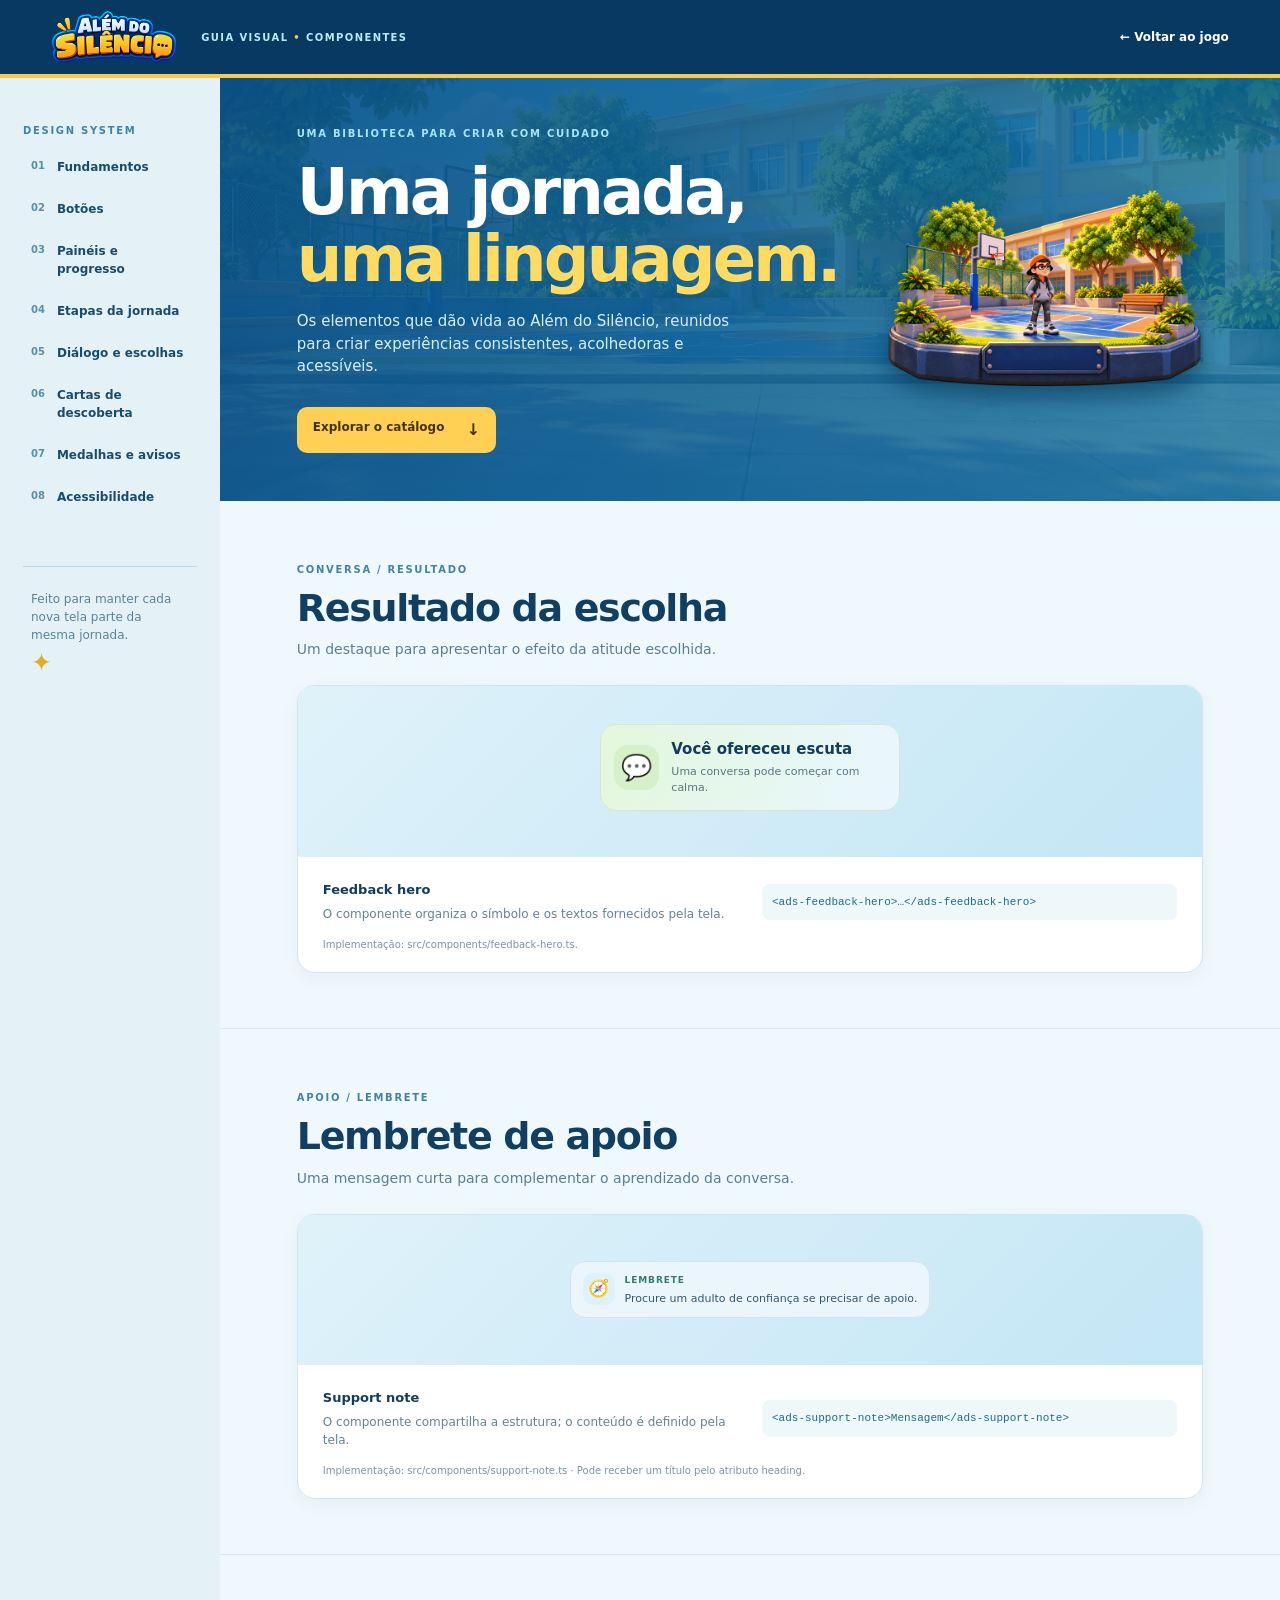
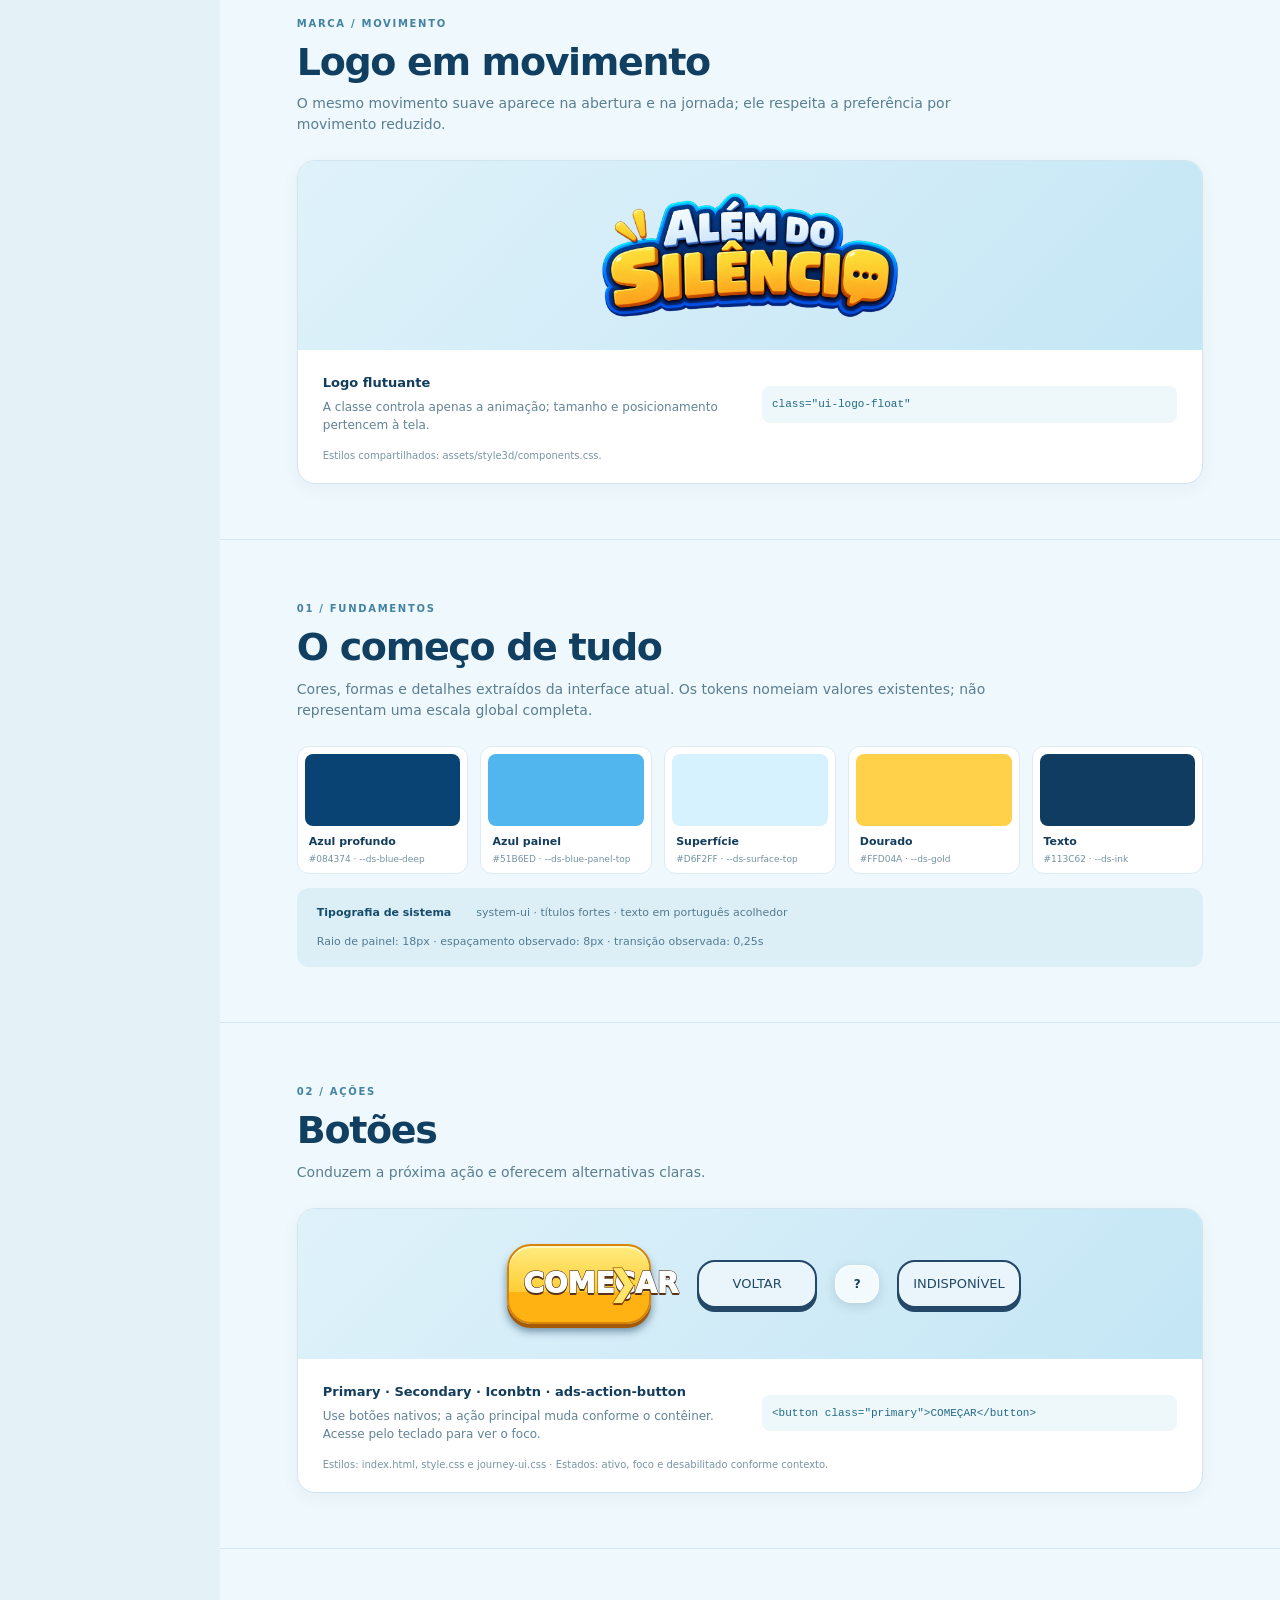
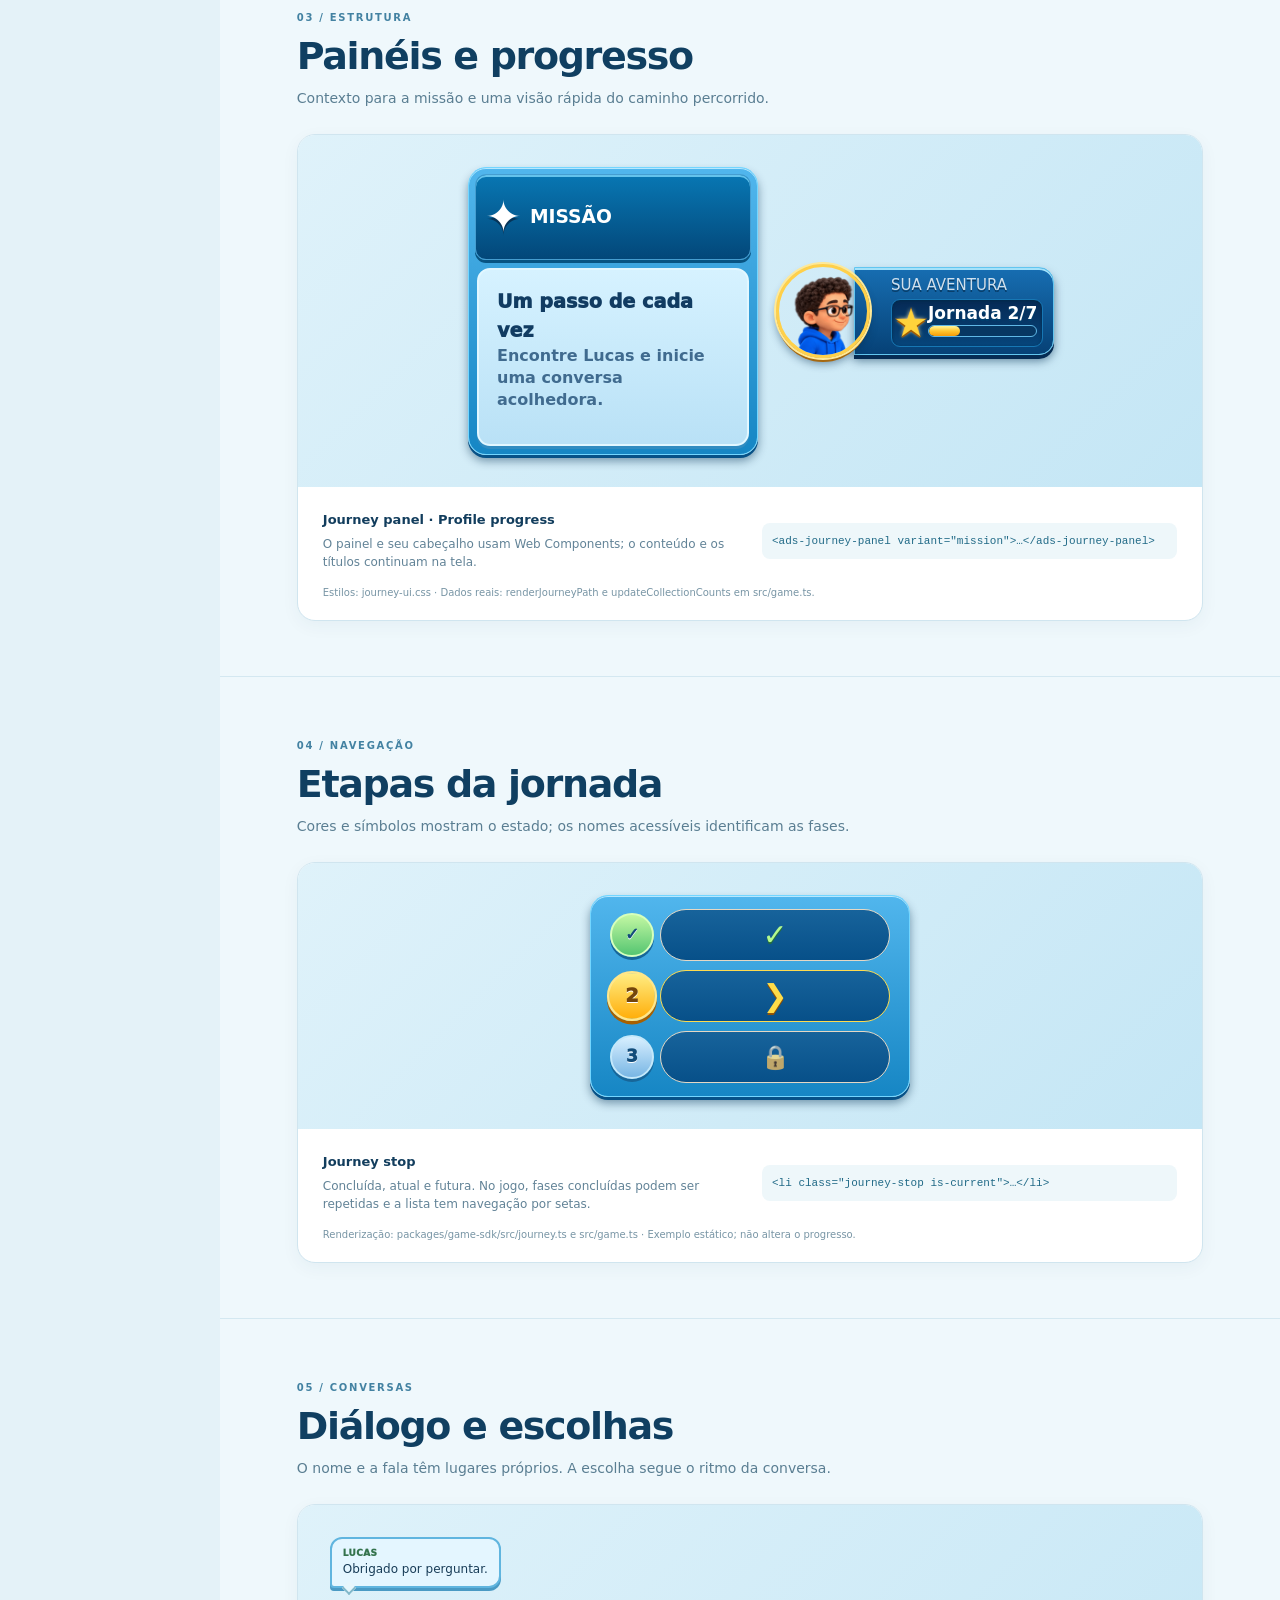
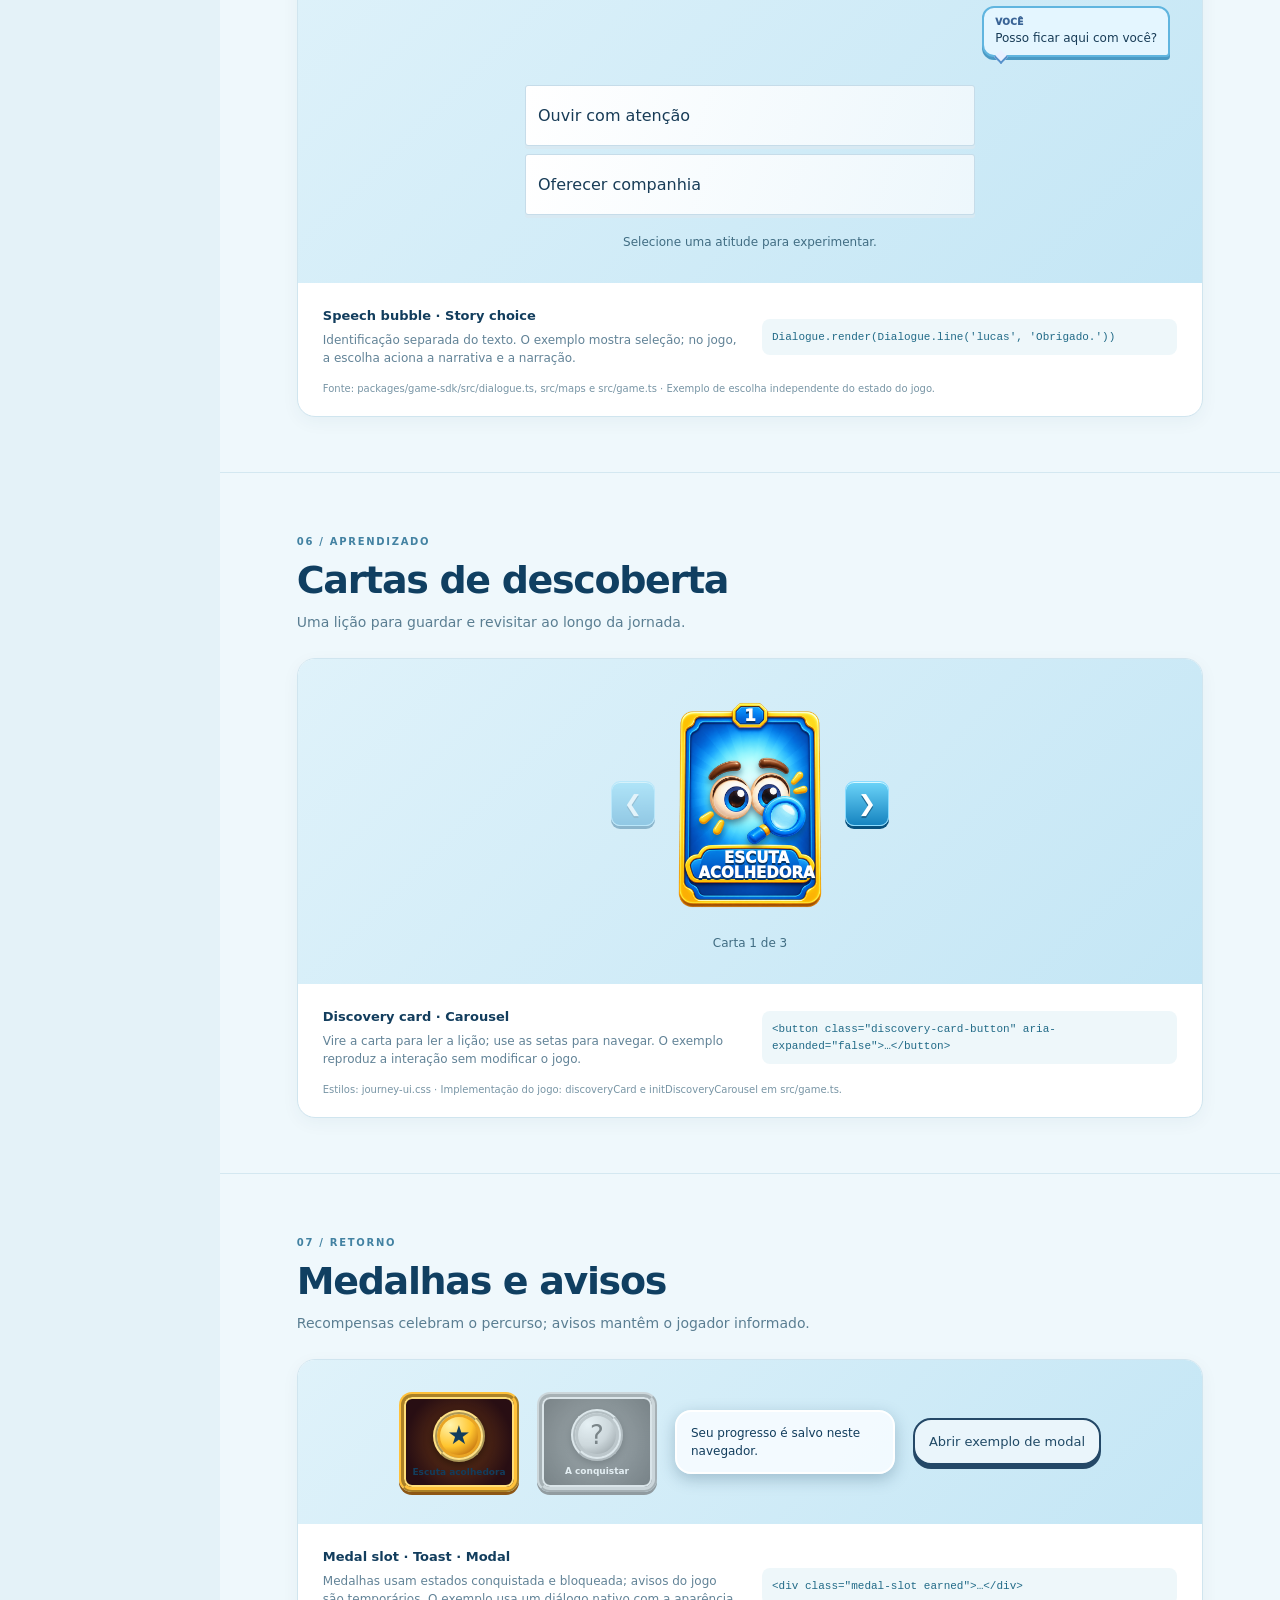
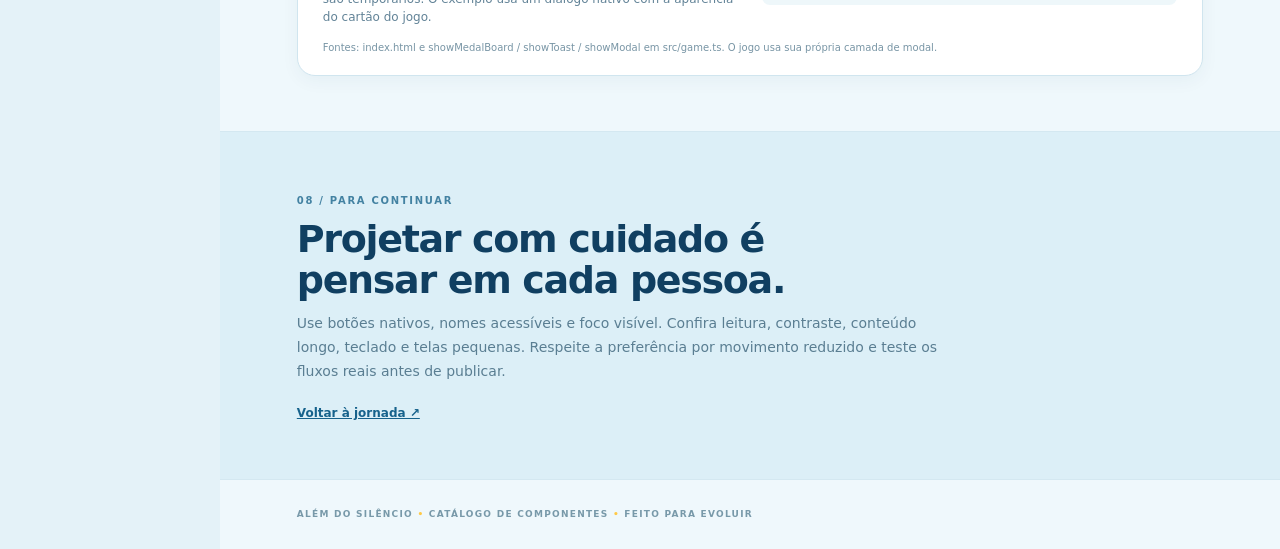
==== commit 2569cf0c: "Deploy build from 64da394df0d49d7765c0ef3a83bd0240e0a80b76" ====
--- a/catalogo.html
+++ b/catalogo.html
@@ -7,7 +7,9 @@
   <link rel="stylesheet" href="assets/style3d/design-tokens.css">
   <link rel="stylesheet" href="assets/style3d/style.css">
   <link rel="stylesheet" href="assets/style3d/journey-ui.css">
+  <link rel="stylesheet" href="assets/style3d/components.css">
   <link rel="stylesheet" href="catalogo.css">
+  <script src="components.js" defer></script>
   <script src="catalogo.js" defer></script>
 </head>
 <body class="catalog">
@@ -18,11 +20,14 @@
     <main id="conteudo" class="catalog-main">
       <section class="hero"><div><p class="overline">UMA BIBLIOTECA PARA CRIAR COM CUIDADO</p><h1>Uma jornada,<br><em>uma linguagem.</em></h1><p>Os elementos que dão vida ao Além do Silêncio, reunidos para criar experiências consistentes, acolhedoras e acessíveis.</p><a href="#fundamentos" class="hero-link">Explorar o catálogo <span>↓</span></a></div><img src="assets/style3d/pedestal-quadra.png" alt="Ilustração da quadra escolar"></section>
       <div id="catalog-error" role="alert" hidden>Não foi possível carregar os estilos do jogo. Abra o catálogo pelo servidor de desenvolvimento.</div>
+      <section class="section" aria-labelledby="feedback-example-title"><div class="section-head"><span>CONVERSA / RESULTADO</span><h2 id="feedback-example-title">Resultado da escolha</h2><p>Um destaque para apresentar o efeito da atitude escolhida.</p></div><div class="component"><div class="demo"><ads-feedback-hero><span data-feedback-icon>💬</span><strong>Você ofereceu escuta</strong><span>Uma conversa pode começar com calma.</span></ads-feedback-hero></div><div class="details"><div><b>Feedback hero</b><p>O componente organiza o símbolo e os textos fornecidos pela tela.</p></div><code>&lt;ads-feedback-hero&gt;…&lt;/ads-feedback-hero&gt;</code><small>Implementação: src/components/feedback-hero.ts.</small></div></div></section>
+      <section class="section" aria-labelledby="support-example-title"><div class="section-head"><span>APOIO / LEMBRETE</span><h2 id="support-example-title">Lembrete de apoio</h2><p>Uma mensagem curta para complementar o aprendizado da conversa.</p></div><div class="component"><div class="demo"><ads-support-note>Procure um adulto de confiança se precisar de apoio.</ads-support-note></div><div class="details"><div><b>Support note</b><p>O componente compartilha a estrutura; o conteúdo é definido pela tela.</p></div><code>&lt;ads-support-note&gt;Mensagem&lt;/ads-support-note&gt;</code><small>Implementação: src/components/support-note.ts · Pode receber um título pelo atributo heading.</small></div></div></section>
+      <section class="section" aria-labelledby="logo-example-title"><div class="section-head"><span>MARCA / MOVIMENTO</span><h2 id="logo-example-title">Logo em movimento</h2><p>O mesmo movimento suave aparece na abertura e na jornada; ele respeita a preferência por movimento reduzido.</p></div><div class="component"><div class="demo"><img class="ui-logo-float" src="assets/style3d/logo-jornada.png" alt="Além do Silêncio" style="width:min(100%,300px)"></div><div class="details"><div><b>Logo flutuante</b><p>A classe controla apenas a animação; tamanho e posicionamento pertencem à tela.</p></div><code>class="ui-logo-float"</code><small>Estilos compartilhados: assets/style3d/components.css.</small></div></div></section>
       <section id="fundamentos" class="section"><div class="section-head"><span>01 / FUNDAMENTOS</span><h2>O começo de tudo</h2><p>Cores, formas e detalhes extraídos da interface atual. Os tokens nomeiam valores existentes; não representam uma escala global completa.</p></div><div class="swatches"><div><i style="--swatch:#084374"></i><b>Azul profundo</b><small>#084374 · --ds-blue-deep</small></div><div><i style="--swatch:#51b6ed"></i><b>Azul painel</b><small>#51B6ED · --ds-blue-panel-top</small></div><div><i style="--swatch:#d6f2ff"></i><b>Superfície</b><small>#D6F2FF · --ds-surface-top</small></div><div><i style="--swatch:#ffd04a"></i><b>Dourado</b><small>#FFD04A · --ds-gold</small></div><div><i style="--swatch:#113c62"></i><b>Texto</b><small>#113C62 · --ds-ink</small></div></div><div class="foundation-note"><strong>Tipografia de sistema</strong><span>system-ui · títulos fortes · texto em português acolhedor</span><span>Raio de painel: 18px · espaçamento observado: 8px · transição observada: 0,25s</span></div></section>
-      <section id="botoes" class="section"><div class="section-head"><span>02 / AÇÕES</span><h2>Botões</h2><p>Conduzem a próxima ação e oferecem alternativas claras.</p></div><div class="component"><div class="demo demo-buttons"><div class="journey-actions"><button class="primary" type="button">COMEÇAR</button></div><button class="secondary" type="button">VOLTAR</button><button class="iconbtn" type="button" aria-label="Ajuda">?</button><button class="secondary" disabled>INDISPONÍVEL</button></div><div class="details"><div><b>Primary · Secondary · Iconbtn</b><p>Use botões nativos; a ação principal muda conforme o contêiner. Acesse pelo teclado para ver o foco.</p></div><code>&lt;button class="primary"&gt;COMEÇAR&lt;/button&gt;</code><small>Estilos: index.html, style.css e journey-ui.css · Estados: ativo, foco e desabilitado conforme contexto.</small></div></div></section>
-      <section id="paineis" class="section"><div class="section-head"><span>03 / ESTRUTURA</span><h2>Painéis e progresso</h2><p>Contexto para a missão e uma visão rápida do caminho percorrido.</p></div><div class="component"><div class="demo demo-panel"><section class="journey-panel journey-mission" aria-labelledby="sample-mission"><div class="panel-heading"><span aria-hidden="true">✦</span><h3 id="sample-mission">MISSÃO</h3></div><div class="mission-body"><strong>Um passo de cada vez</strong><p>Encontre Lucas e inicie uma conversa acolhedora.</p></div></section><div class="journey-profile"><img src="assets/style3d/portrait-player.png" alt=""><div class="profile-card"><span class="journey-kicker">SUA AVENTURA</span><div class="profile-progress"><span class="profile-star" aria-hidden="true">★</span><strong>Jornada 2/7</strong><span class="journey-progress-rail"><span style="width:28.6%"></span></span></div></div></div></div><div class="details"><div><b>Journey panel · Profile progress</b><p>Painel para informação contextual; perfil combina texto e progresso visual.</p></div><code>&lt;section class="journey-panel"&gt;…&lt;/section&gt;</code><small>Estilos: journey-ui.css · Dados reais: renderJourneyPath e updateCollectionCounts em src/game.ts.</small></div></div></section>
+      <section id="botoes" class="section"><div class="section-head"><span>02 / AÇÕES</span><h2>Botões</h2><p>Conduzem a próxima ação e oferecem alternativas claras.</p></div><div class="component"><div class="demo demo-buttons"><div class="journey-actions"><button class="primary" type="button">COMEÇAR</button></div><ads-action-button variant="secondary">VOLTAR</ads-action-button><button class="iconbtn" type="button" aria-label="Ajuda">?</button><ads-action-button variant="secondary" disabled>INDISPONÍVEL</ads-action-button></div><div class="details"><div><b>Primary · Secondary · Iconbtn · ads-action-button</b><p>Use botões nativos; a ação principal muda conforme o contêiner. Acesse pelo teclado para ver o foco.</p></div><code>&lt;button class="primary"&gt;COMEÇAR&lt;/button&gt;</code><small>Estilos: index.html, style.css e journey-ui.css · Estados: ativo, foco e desabilitado conforme contexto.</small></div></div></section>
+      <section id="paineis" class="section"><div class="section-head"><span>03 / ESTRUTURA</span><h2>Painéis e progresso</h2><p>Contexto para a missão e uma visão rápida do caminho percorrido.</p></div><div class="component"><div class="demo demo-panel"><ads-journey-panel variant="mission" heading-id="sample-mission"><ads-panel-heading><span aria-hidden="true">✦</span><h3 id="sample-mission">MISSÃO</h3></ads-panel-heading><div class="mission-body"><strong>Um passo de cada vez</strong><p>Encontre Lucas e inicie uma conversa acolhedora.</p></div></ads-journey-panel><div class="journey-profile"><img src="assets/style3d/portrait-player.png" alt=""><div class="profile-card"><span class="journey-kicker">SUA AVENTURA</span><div class="profile-progress"><span class="profile-star" aria-hidden="true">★</span><strong>Jornada 2/7</strong><span class="journey-progress-rail"><span style="width:28.6%"></span></span></div></div></div></div><div class="details"><div><b>Journey panel · Profile progress</b><p>O painel e seu cabeçalho usam Web Components; o conteúdo e os títulos continuam na tela.</p></div><code>&lt;ads-journey-panel variant="mission"&gt;…&lt;/ads-journey-panel&gt;</code><small>Estilos: journey-ui.css · Dados reais: renderJourneyPath e updateCollectionCounts em src/game.ts.</small></div></div></section>
       <section id="etapas" class="section"><div class="section-head"><span>04 / NAVEGAÇÃO</span><h2>Etapas da jornada</h2><p>Cores e símbolos mostram o estado; os nomes acessíveis identificam as fases.</p></div><div class="component"><div class="demo"><div class="journey-track journey-panel catalog-track"><ol class="journey-stops"><li class="journey-stop is-done" aria-label="Quadra: concluída"><span class="journey-node">✓</span><span class="journey-stop-copy"><strong>Quadra</strong><em>Concluída</em></span></li><li class="journey-stop is-current" aria-label="Corredor: fase atual"><span class="journey-node">2</span><span class="journey-stop-copy"><strong>Corredor</strong><em>Fase atual</em></span></li><li class="journey-stop" aria-label="Acolhimento: próxima fase"><span class="journey-node">3</span><span class="journey-stop-copy"><strong>Acolhimento</strong><em>Próxima fase</em></span></li></ol></div></div><div class="details"><div><b>Journey stop</b><p>Concluída, atual e futura. No jogo, fases concluídas podem ser repetidas e a lista tem navegação por setas.</p></div><code>&lt;li class="journey-stop is-current"&gt;…&lt;/li&gt;</code><small>Renderização: packages/game-sdk/src/journey.ts e src/game.ts · Exemplo estático; não altera o progresso.</small></div></div></section>
-      <section id="dialogo" class="section"><div class="section-head"><span>05 / CONVERSAS</span><h2>Diálogo e escolhas</h2><p>O nome e a fala têm lugares próprios. A escolha segue o ritmo da conversa.</p></div><div class="component"><div class="demo dialogue-demo"><div id="characterSpeech"><div class="speech-bubble character"><span>Lucas</span><p>Obrigado por perguntar.</p></div></div><div id="playerSpeech"><div class="speech-bubble player"><span>Você</span><p>Posso ficar aqui com você?</p></div></div><div class="story-choices" role="group" aria-label="Exemplo de escolhas"><button class="story-choice" type="button" aria-pressed="false">Ouvir com atenção</button><button class="story-choice" type="button" aria-pressed="false">Oferecer companhia</button></div><p class="demo-feedback" aria-live="polite">Selecione uma atitude para experimentar.</p></div><div class="details"><div><b>Speech bubble · Story choice</b><p>Identificação separada do texto. O exemplo mostra seleção; no jogo, a escolha aciona a narrativa e a narração.</p></div><code>Dialogue.render(Dialogue.line('lucas', 'Obrigado.'))</code><small>Fonte: packages/game-sdk/src/dialogue.ts, src/maps e src/game.ts · Exemplo de escolha independente do estado do jogo.</small></div></div></section>
+      <section id="dialogo" class="section"><div class="section-head"><span>05 / CONVERSAS</span><h2>Diálogo e escolhas</h2><p>O nome e a fala têm lugares próprios. A escolha segue o ritmo da conversa.</p></div><div class="component"><div class="demo dialogue-demo"><div id="characterSpeech"><div class="speech-bubble character"><span>Lucas</span><p>Obrigado por perguntar.</p></div></div><div id="playerSpeech"><div class="speech-bubble player"><span>Você</span><p>Posso ficar aqui com você?</p></div></div><div class="story-choices" role="group" aria-label="Exemplo de escolhas"><ads-story-choice aria-pressed="false">Ouvir com atenção</ads-story-choice><ads-story-choice aria-pressed="false">Oferecer companhia</ads-story-choice></div><p class="demo-feedback" aria-live="polite">Selecione uma atitude para experimentar.</p></div><div class="details"><div><b>Speech bubble · Story choice</b><p>Identificação separada do texto. O exemplo mostra seleção; no jogo, a escolha aciona a narrativa e a narração.</p></div><code>Dialogue.render(Dialogue.line('lucas', 'Obrigado.'))</code><small>Fonte: packages/game-sdk/src/dialogue.ts, src/maps e src/game.ts · Exemplo de escolha independente do estado do jogo.</small></div></div></section>
       <section id="cartas" class="section"><div class="section-head"><span>06 / APRENDIZADO</span><h2>Cartas de descoberta</h2><p>Uma lição para guardar e revisitar ao longo da jornada.</p></div><div class="component"><div class="demo demo-cards"><div class="catalog-carousel"><button class="discovery-carousel-arrow" type="button" data-prev aria-label="Cartas anteriores">❮</button><div class="card-window"></div><button class="discovery-carousel-arrow" type="button" data-next aria-label="Próximas cartas">❯</button></div><p aria-live="polite" class="card-status"></p></div><div class="details"><div><b>Discovery card · Carousel</b><p>Vire a carta para ler a lição; use as setas para navegar. O exemplo reproduz a interação sem modificar o jogo.</p></div><code>&lt;button class="discovery-card-button" aria-expanded="false"&gt;…&lt;/button&gt;</code><small>Estilos: journey-ui.css · Implementação do jogo: discoveryCard e initDiscoveryCarousel em src/game.ts.</small></div></div></section>
       <section id="medalhas" class="section"><div class="section-head"><span>07 / RETORNO</span><h2>Medalhas e avisos</h2><p>Recompensas celebram o percurso; avisos mantêm o jogador informado.</p></div><div class="component"><div class="demo demo-medals"><div class="medal-slot earned"><span class="medal-emblem">★</span><strong>Escuta acolhedora</strong></div><div class="medal-slot locked"><span class="medal-emblem">?</span><strong>A conquistar</strong></div><div class="catalog-toast">Seu progresso é salvo neste navegador.</div><button class="secondary" type="button" id="open-example-modal">Abrir exemplo de modal</button></div><div class="details"><div><b>Medal slot · Toast · Modal</b><p>Medalhas usam estados conquistada e bloqueada; avisos do jogo são temporários. O exemplo usa um diálogo nativo com a aparência do cartão do jogo.</p></div><code>&lt;div class="medal-slot earned"&gt;…&lt;/div&gt;</code><small>Fontes: index.html e showMedalBoard / showToast / showModal em src/game.ts. O jogo usa sua própria camada de modal.</small></div></div></section>
       <section id="acessibilidade" class="section closing"><span>08 / PARA CONTINUAR</span><h2>Projetar com cuidado é<br>pensar em cada pessoa.</h2><p>Use botões nativos, nomes acessíveis e foco visível. Confira leitura, contraste, conteúdo longo, teclado e telas pequenas. Respeite a preferência por movimento reduzido e teste os fluxos reais antes de publicar.</p><a href="./">Voltar à jornada ↗</a></section>
--- a/assets/style3d/components.css
+++ b/assets/style3d/components.css
@@ -0,0 +1,6 @@
+/* Efeito visual compartilhado pela marca na abertura e na jornada. */
+ads-panel-heading,ads-journey-panel,ads-action-button,ads-story-choice{display:contents}
+ads-discovery-card{display:block}ads-discovery-card[hidden]{display:none!important}
+.ui-logo-float{animation:ui-logo-float 4s ease-in-out infinite}
+@keyframes ui-logo-float{0%,100%{transform:translateY(0)}50%{transform:translateY(-5px)}}
+@media(prefers-reduced-motion:reduce){.ui-logo-float{animation:none}}
--- a/catalogo.css
+++ b/catalogo.css
@@ -10,7 +10,7 @@
 .catalog-shell{display:grid;grid-template-columns:220px minmax(0,1fr);max-width:1600px;margin:auto}.catalog-sidebar{background:#e4f2f8;padding:45px 23px;min-height:100%}.catalog-sidebar>p,.overline,.section-head>span,.closing>span{font-size:10px;font-weight:900;letter-spacing:.17em;color:#4382a2}.catalog-sidebar nav{display:grid;gap:4px}.catalog-sidebar nav a{display:flex;gap:12px;text-decoration:none;padding:10px 8px;color:#5590aa;font-size:10px;font-weight:900}.catalog-sidebar nav a span{font-size:12px;color:#194c6c;letter-spacing:0}.catalog-sidebar nav a:hover{background:#d3eaf5;border-radius:8px}.sidebar-note{margin-top:50px;border-top:1px solid #b7d8e8;padding:23px 8px;font-size:12px;color:#59839a}.sidebar-note span{display:block;color:#e2ad22;font-size:25px}
 .catalog-main{min-width:0}.hero{position:relative;overflow:hidden;display:flex;align-items:center;justify-content:space-between;min-height:340px;padding:48px clamp(26px,6vw,85px);background:linear-gradient(105deg,#07528aef,#0875a9c9),url('assets/style3d/background-quadra.webp') center/cover;color:white}.hero>div{position:relative;z-index:1;max-width:600px}.hero .overline{color:#a8e4fa}.hero h1{font-size:clamp(38px,5vw,66px);line-height:1.04;letter-spacing:-.045em;margin:18px 0}.hero h1 em{color:#ffdb62;font-style:normal}.hero p:not(.overline){max-width:460px;color:#d8eff9;font-size:15px}.hero img{width:min(35%,340px);filter:drop-shadow(0 12px 12px #00325399)}.hero-link{display:inline-flex;gap:22px;margin-top:14px;padding:11px 16px;background:#ffd054;border-radius:10px;color:#43310b!important;font-size:12px;font-weight:900;text-decoration:none}.hero-link span{font-size:16px}
 .section{padding:55px clamp(26px,6vw,85px);border-bottom:1px solid #d4e8f1}.section-head{max-width:720px;margin-bottom:25px}.section-head h2,.closing h2{font-size:clamp(27px,3vw,38px);line-height:1.1;letter-spacing:-.035em;margin:8px 0 10px;color:#103f61}.section-head p,.closing p{color:#5a7e92;font-size:14px;margin:0}.swatches{display:grid;grid-template-columns:repeat(5,minmax(0,1fr));gap:12px}.swatches>div{background:#fff;border:1px solid #dcecf3;border-radius:12px;padding:7px;min-width:0}.swatches i{display:block;background:var(--swatch);height:72px;border-radius:8px}.swatches b,.swatches small{display:block;margin:8px 4px 0;font-size:11px}.swatches small{font-size:9px;color:#7392a2;overflow-wrap:anywhere;margin-top:2px}.foundation-note{margin-top:14px;display:flex;flex-wrap:wrap;gap:12px 25px;padding:17px 20px;background:#dceff7;border-radius:12px;font-size:11px;color:#537b91}.foundation-note strong{color:#164c6c}
-.component{border:1px solid #d0e5ef;border-radius:18px;background:white;overflow:hidden;box-shadow:0 5px 18px #16455c0c}.demo{min-height:150px;padding:32px;display:flex;align-items:center;justify-content:center;gap:18px;background:linear-gradient(135deg,#dff2fa,#c4e6f5)}.demo-buttons{flex-wrap:wrap}.demo-buttons .journey-actions{width:200px}.demo-buttons>.secondary{width:auto;min-width:120px}.demo-buttons .iconbtn{min-width:44px}.details{padding:20px 25px;display:grid;grid-template-columns:1fr 1fr;gap:10px 24px;align-items:center}.details b{font-size:13px}.details p{font-size:12px;color:#628397;margin:4px 0}.details code{font-size:11px;color:#216a87;background:#eef7fa;border-radius:8px;padding:10px;overflow-wrap:anywhere}.details small{grid-column:1/-1;color:#7895a5;font-size:10px}.demo-panel{flex-wrap:wrap}.demo-panel .journey-panel{width:290px;max-width:100%}.demo-panel .journey-profile{width:210px}.catalog-track{width:320px;max-width:100%;padding:10px}.catalog-track .journey-stops{position:relative}.catalog .journey-stop{min-height:32px}.catalog .journey-node{display:grid;place-items:center;flex:none}
+.component{border:1px solid #d0e5ef;border-radius:18px;background:white;overflow:hidden;box-shadow:0 5px 18px #16455c0c}.demo{min-height:150px;padding:32px;display:flex;align-items:center;justify-content:center;gap:18px;background:linear-gradient(135deg,#dff2fa,#c4e6f5)}.demo-buttons{flex-wrap:wrap}.demo-buttons .journey-actions{width:200px}.demo-buttons>.secondary,.demo-buttons>ads-action-button>.secondary{width:auto;min-width:120px}.demo-buttons .iconbtn{min-width:44px}.details{padding:20px 25px;display:grid;grid-template-columns:1fr 1fr;gap:10px 24px;align-items:center}.details b{font-size:13px}.details p{font-size:12px;color:#628397;margin:4px 0}.details code{font-size:11px;color:#216a87;background:#eef7fa;border-radius:8px;padding:10px;overflow-wrap:anywhere}.details small{grid-column:1/-1;color:#7895a5;font-size:10px}.demo-panel{flex-wrap:wrap}.demo-panel .journey-panel{width:290px;max-width:100%}.demo-panel .journey-profile{width:210px}.catalog-track{width:320px;max-width:100%;padding:10px}.catalog-track .journey-stops{position:relative}.catalog .journey-stop{min-height:32px}.catalog .journey-node{display:grid;place-items:center;flex:none}
 .dialogue-demo{flex-direction:column;align-items:stretch}.catalog #characterSpeech,.catalog #playerSpeech{position:static;display:flex;opacity:1;visibility:visible;width:auto;max-width:none;transform:none;pointer-events:auto}.catalog #playerSpeech{justify-content:flex-end}.catalog #characterSpeech .speech-bubble,.catalog #playerSpeech .speech-bubble{max-width:90%}.catalog .story-choices{width:min(100%,450px);margin:10px auto 0}.catalog .story-choice[aria-pressed=true]{outline:3px solid #39a7d6}.demo-feedback,.card-status{text-align:center;font-size:12px;color:#416d83;margin:0}.catalog-carousel{display:flex;align-items:center;gap:20px}.card-window{width:150px}.catalog .discovery-card{width:150px}.catalog .discovery-carousel-arrow{flex:none}.demo-cards{flex-direction:column}.demo-medals{flex-wrap:wrap}.demo-medals .medal-slot{width:120px}.catalog-toast{max-width:220px;background:#f5fbfff2;border:2px solid white;border-radius:16px;padding:12px 14px;font-size:12px;box-shadow:0 5px 16px #123c5b44}.closing{background:#dceff7}.closing p{max-width:650px;line-height:1.7}.closing a{display:inline-block;margin-top:20px;font-size:12px;font-weight:900;color:#16628c}.catalog footer{padding:28px clamp(26px,6vw,85px);font-size:9px;font-weight:900;letter-spacing:.14em;color:#7899a9}
 @media(max-width:850px){.catalog-shell{grid-template-columns:1fr}.catalog-sidebar{min-height:0;padding:14px 20px}.catalog-sidebar>p,.sidebar-note{display:none}.catalog-sidebar nav{display:flex;overflow:auto}.catalog-sidebar nav a{white-space:nowrap}.hero img{width:30%}.swatches{grid-template-columns:repeat(3,1fr)}}
 @media(max-width:560px){.catalog-header{height:68px;padding:6px 18px}.catalog-brand img{width:105px}.catalog-brand span{display:none}.hero{padding:40px 24px;min-height:310px}.hero img{position:absolute;right:-55px;bottom:0;width:42%;opacity:.25}.hero>div{max-width:100%}.section{padding:42px 22px}.swatches{grid-template-columns:repeat(2,1fr)}.details{grid-template-columns:1fr}.details small{grid-column:auto}.demo{padding:22px}.catalog footer{padding:24px}.back-link{font-size:11px}}
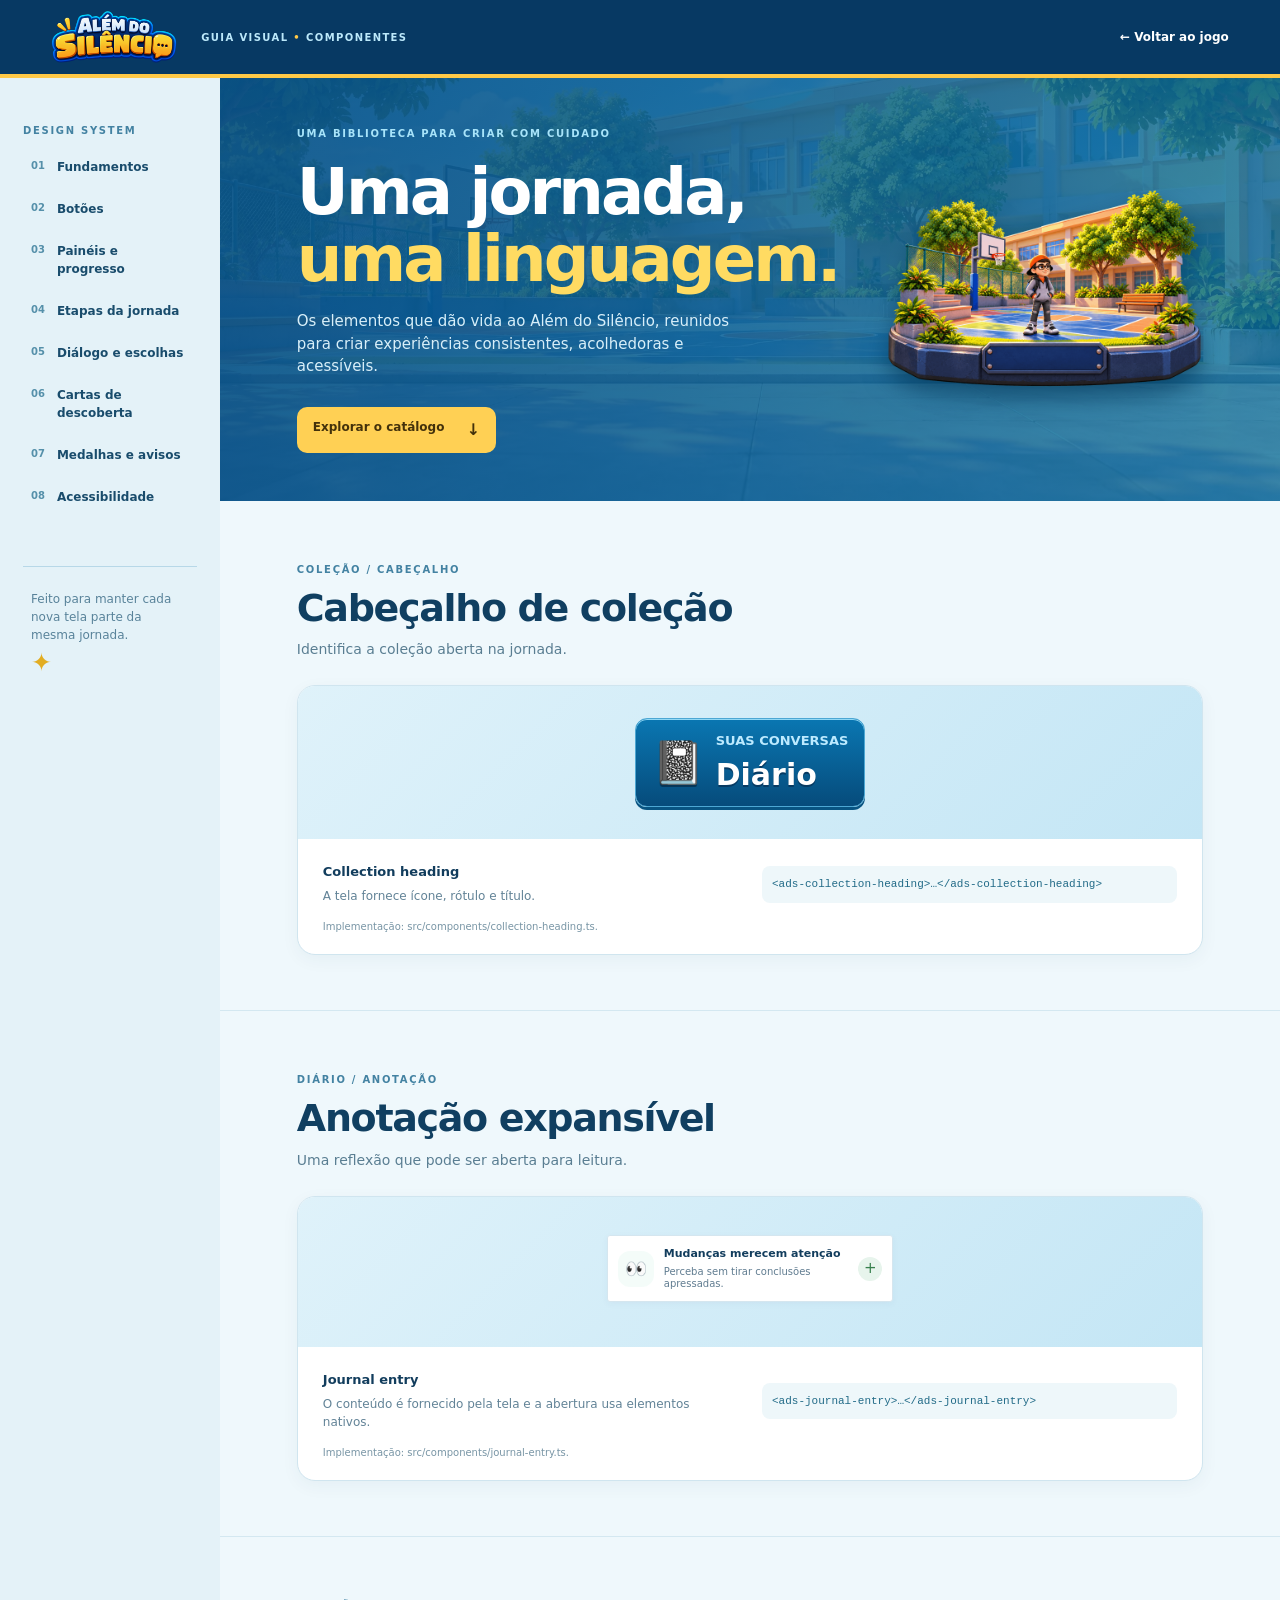
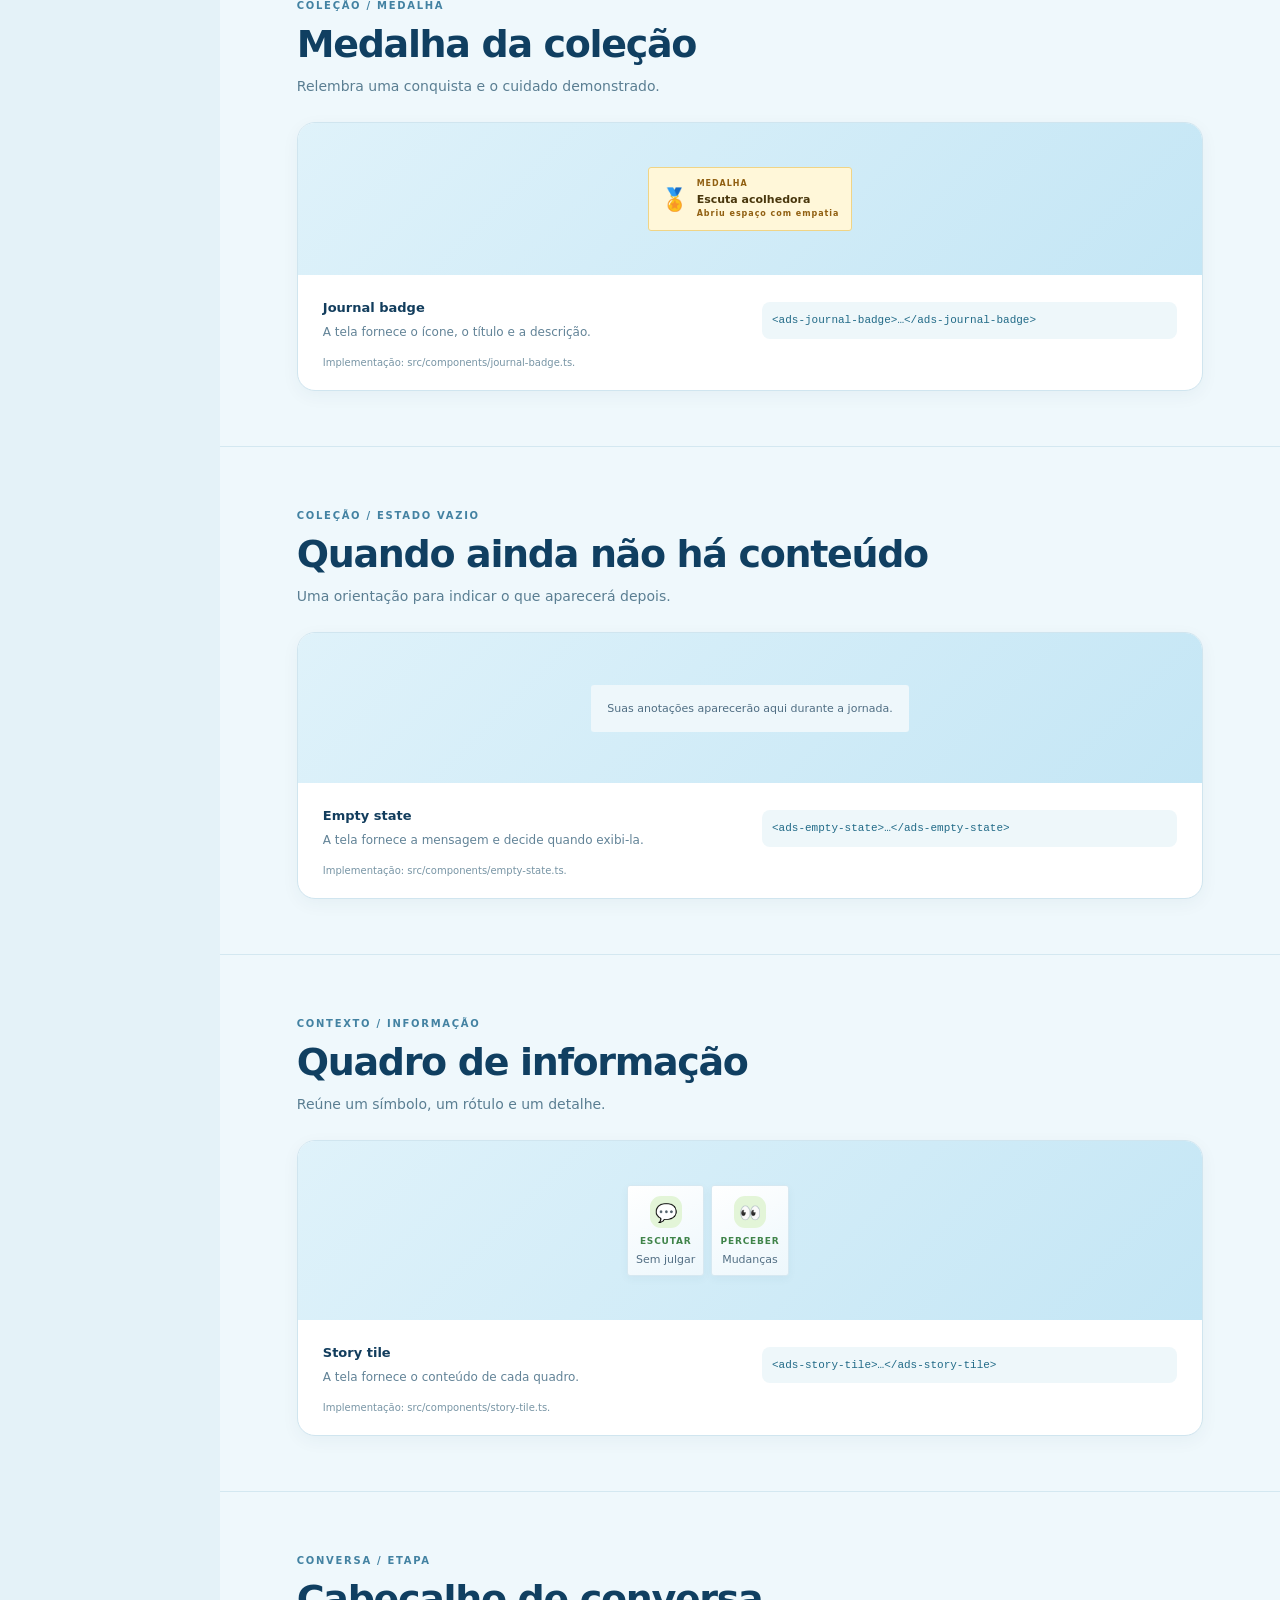
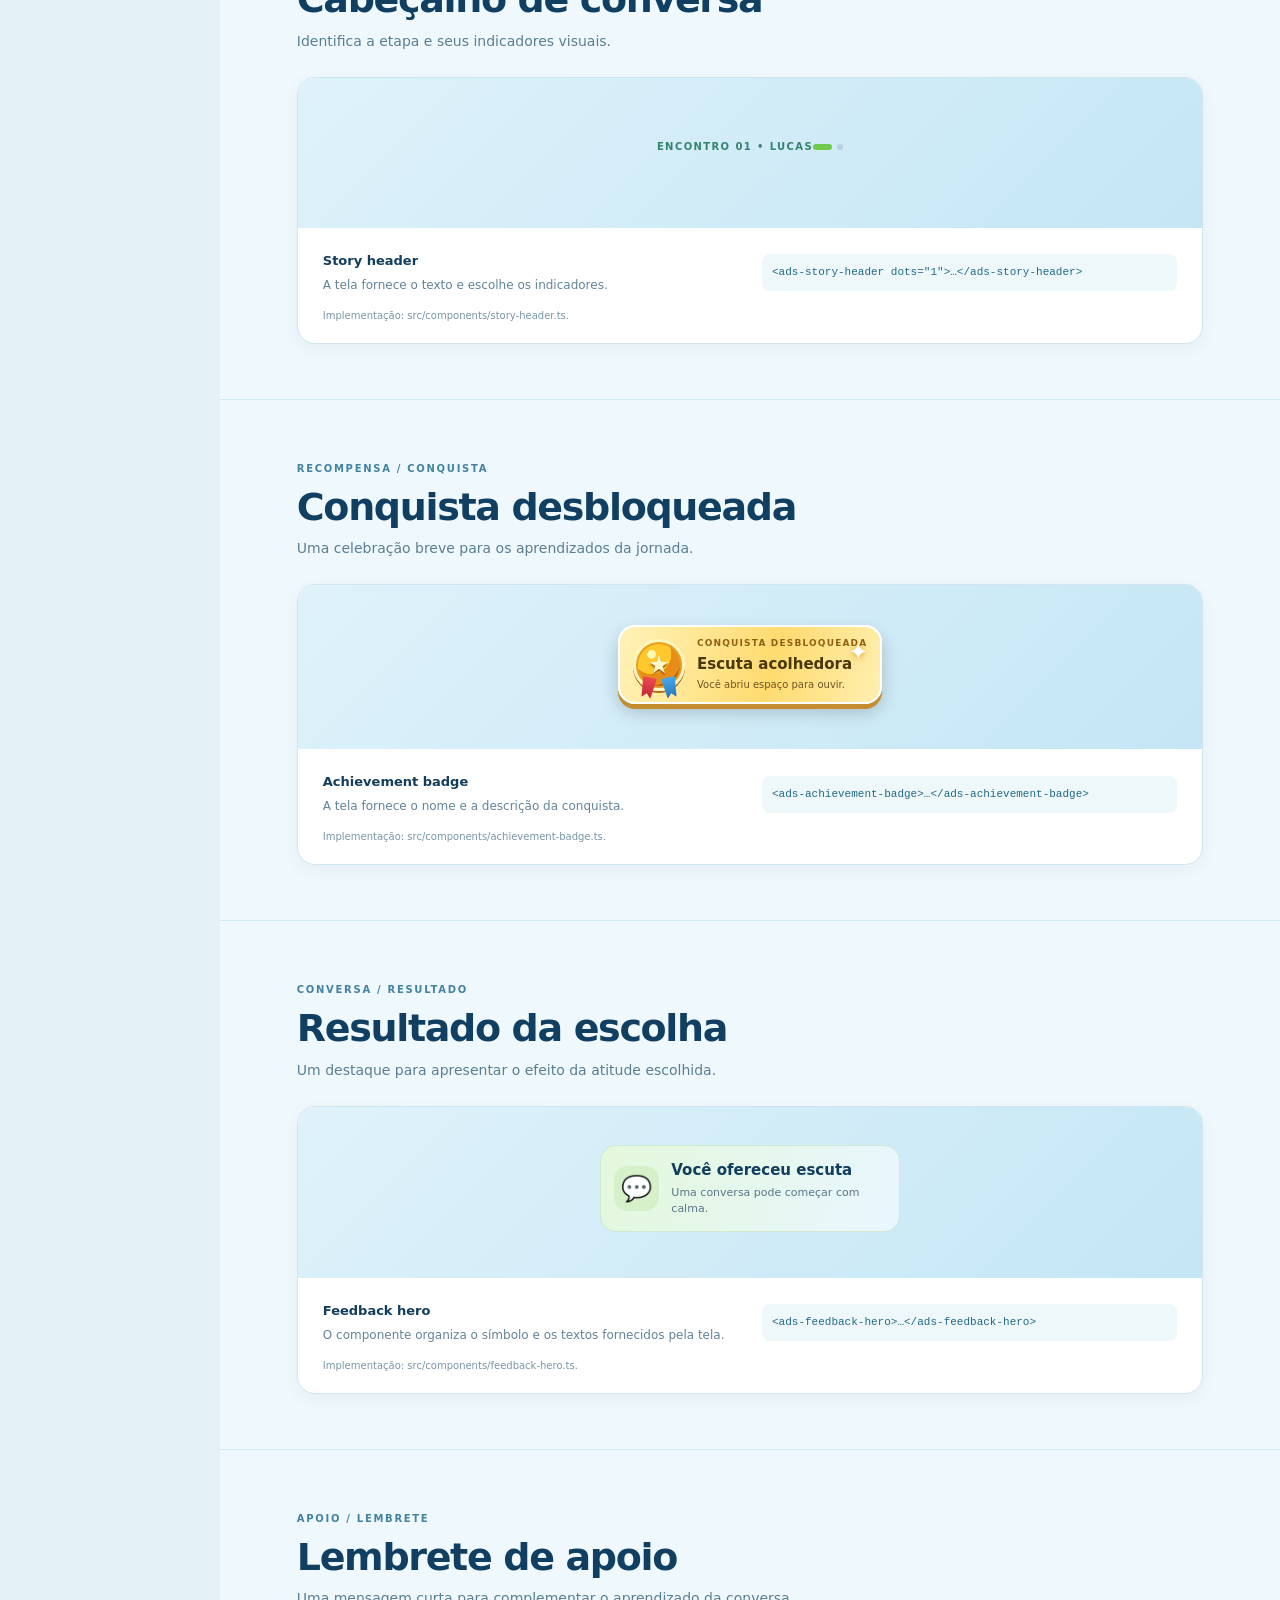
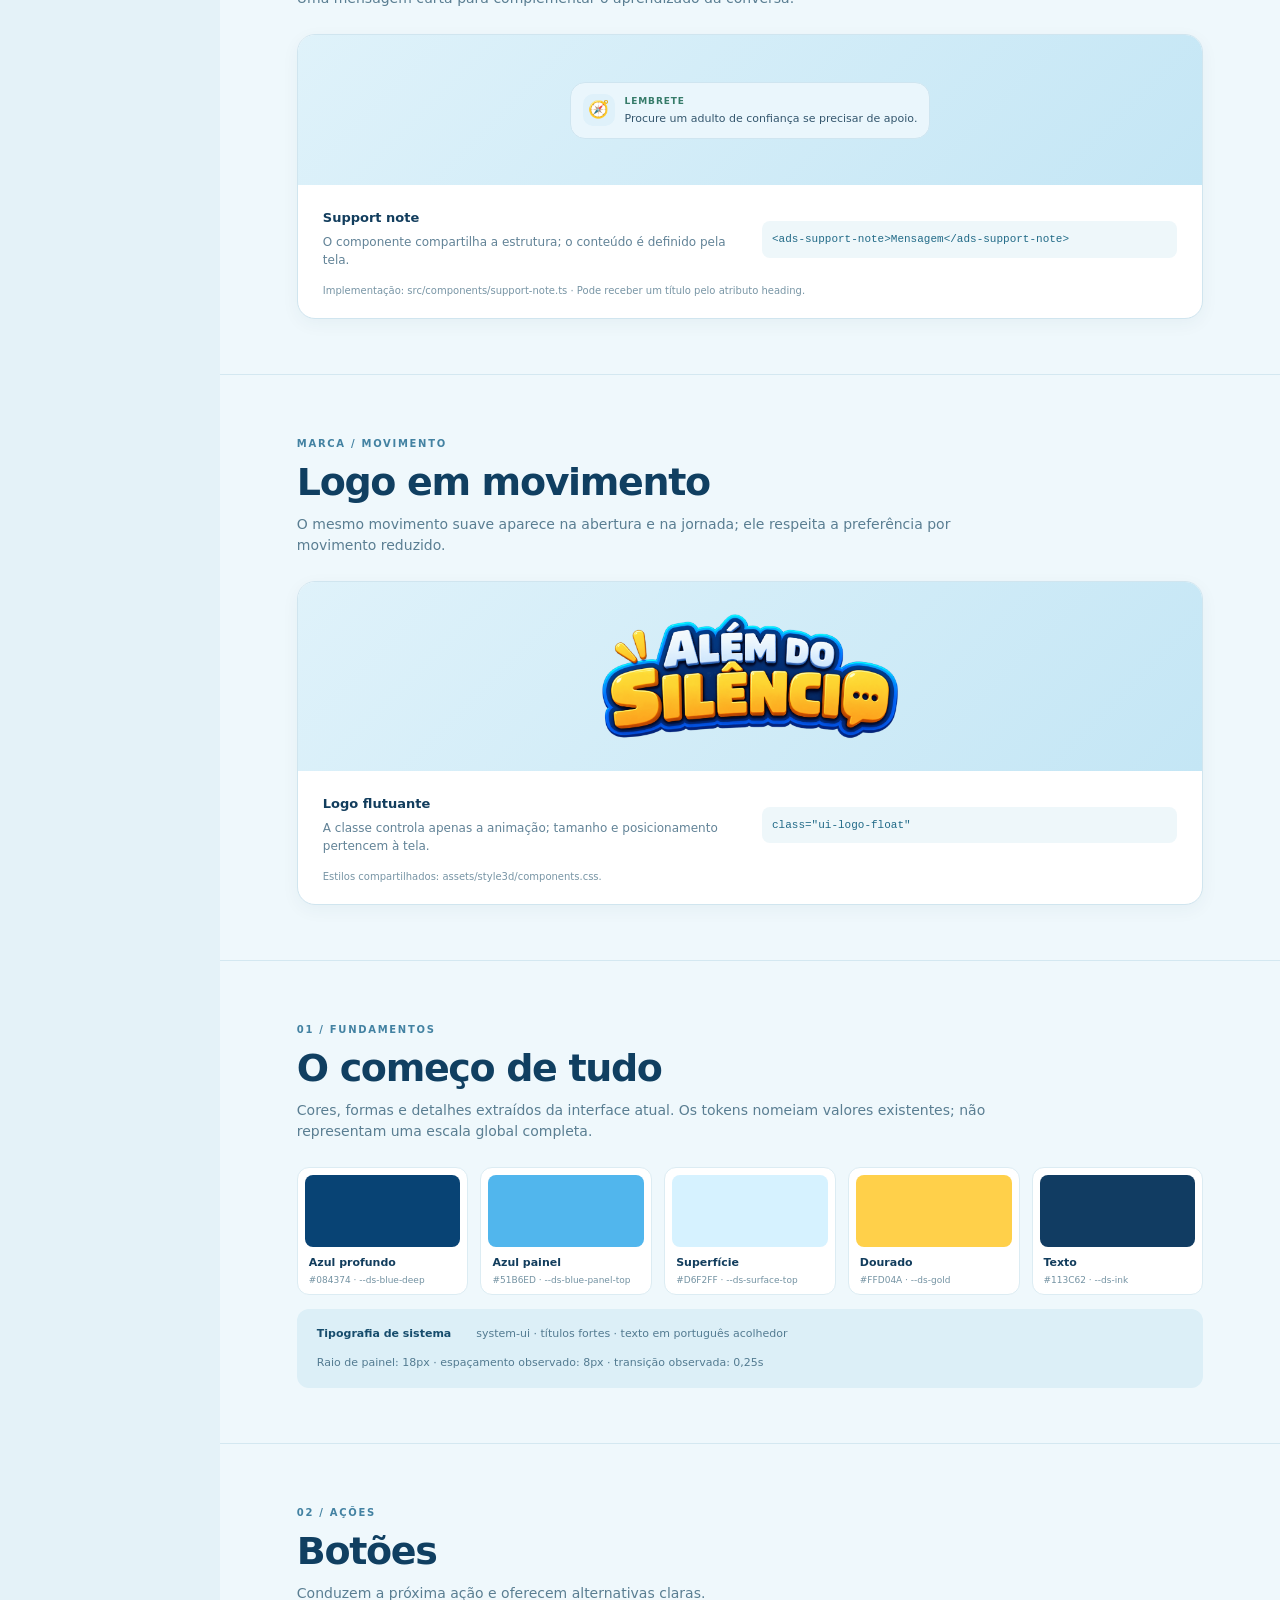
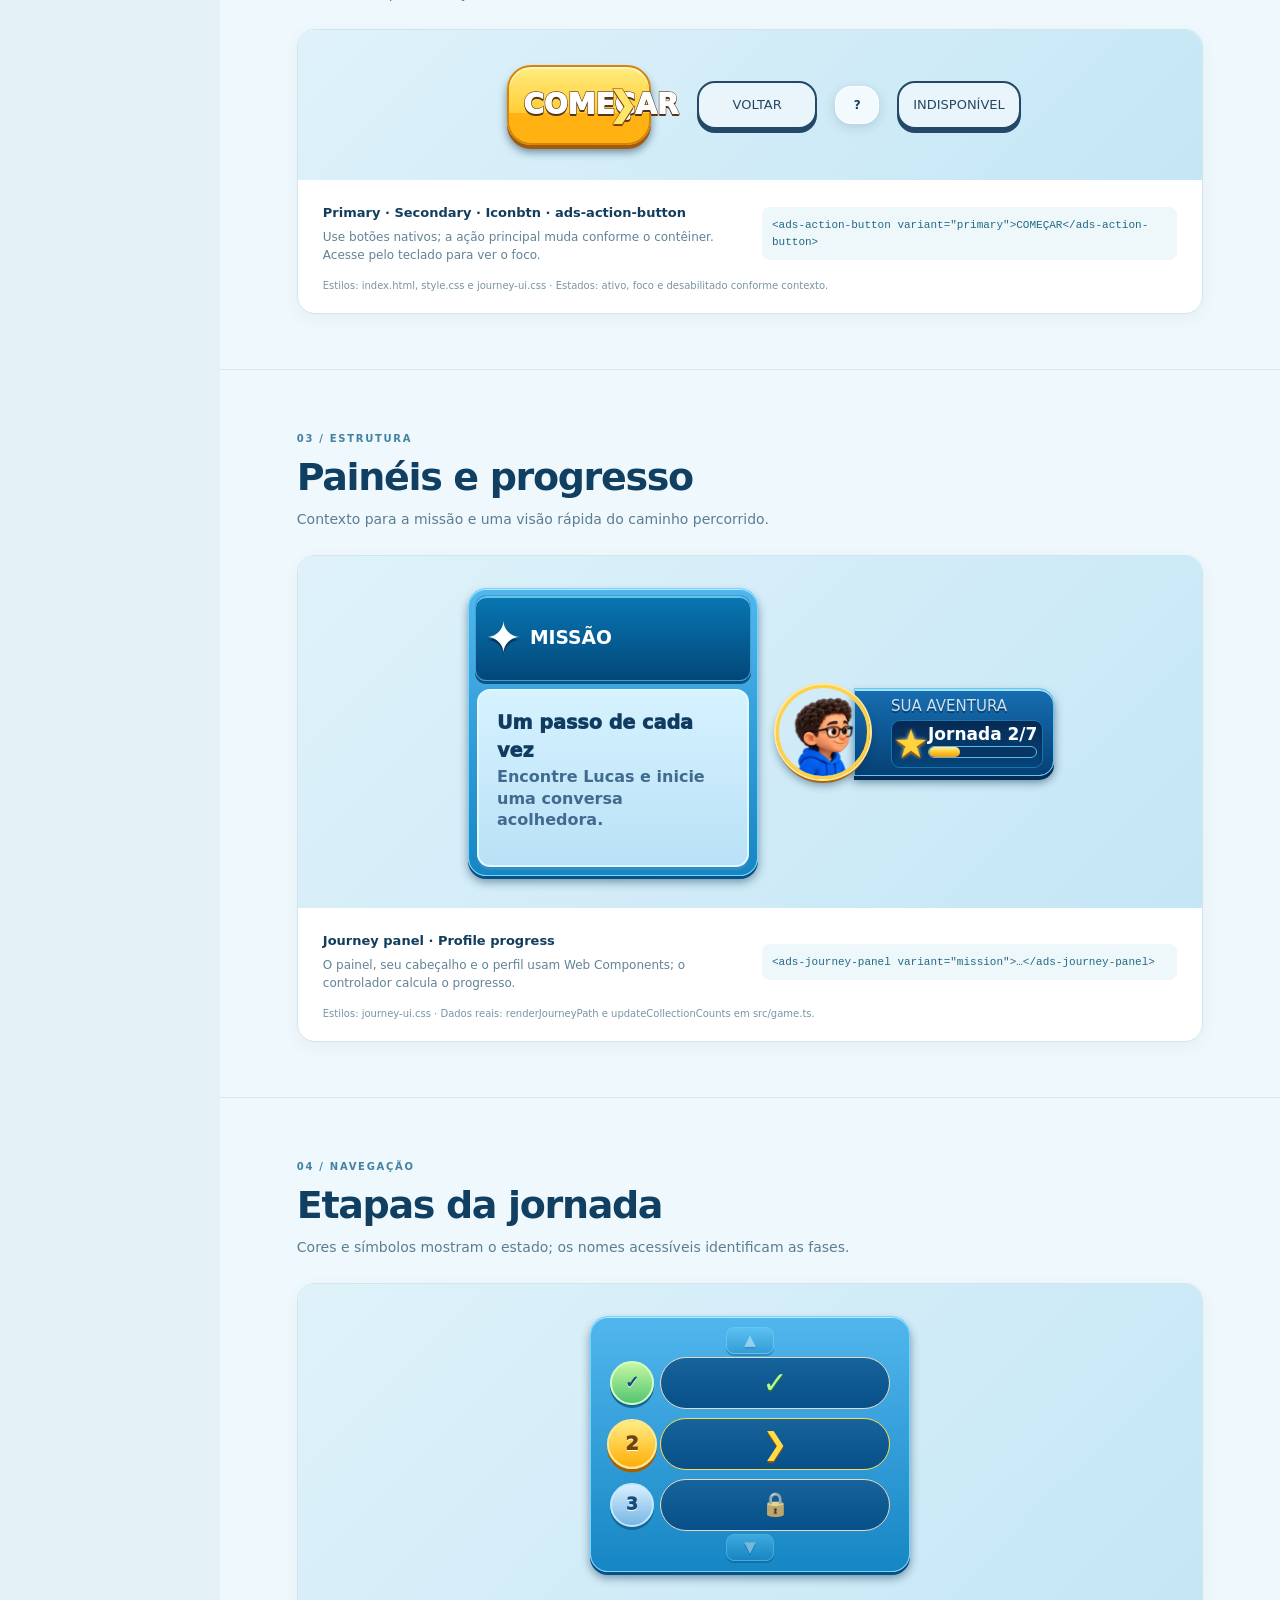
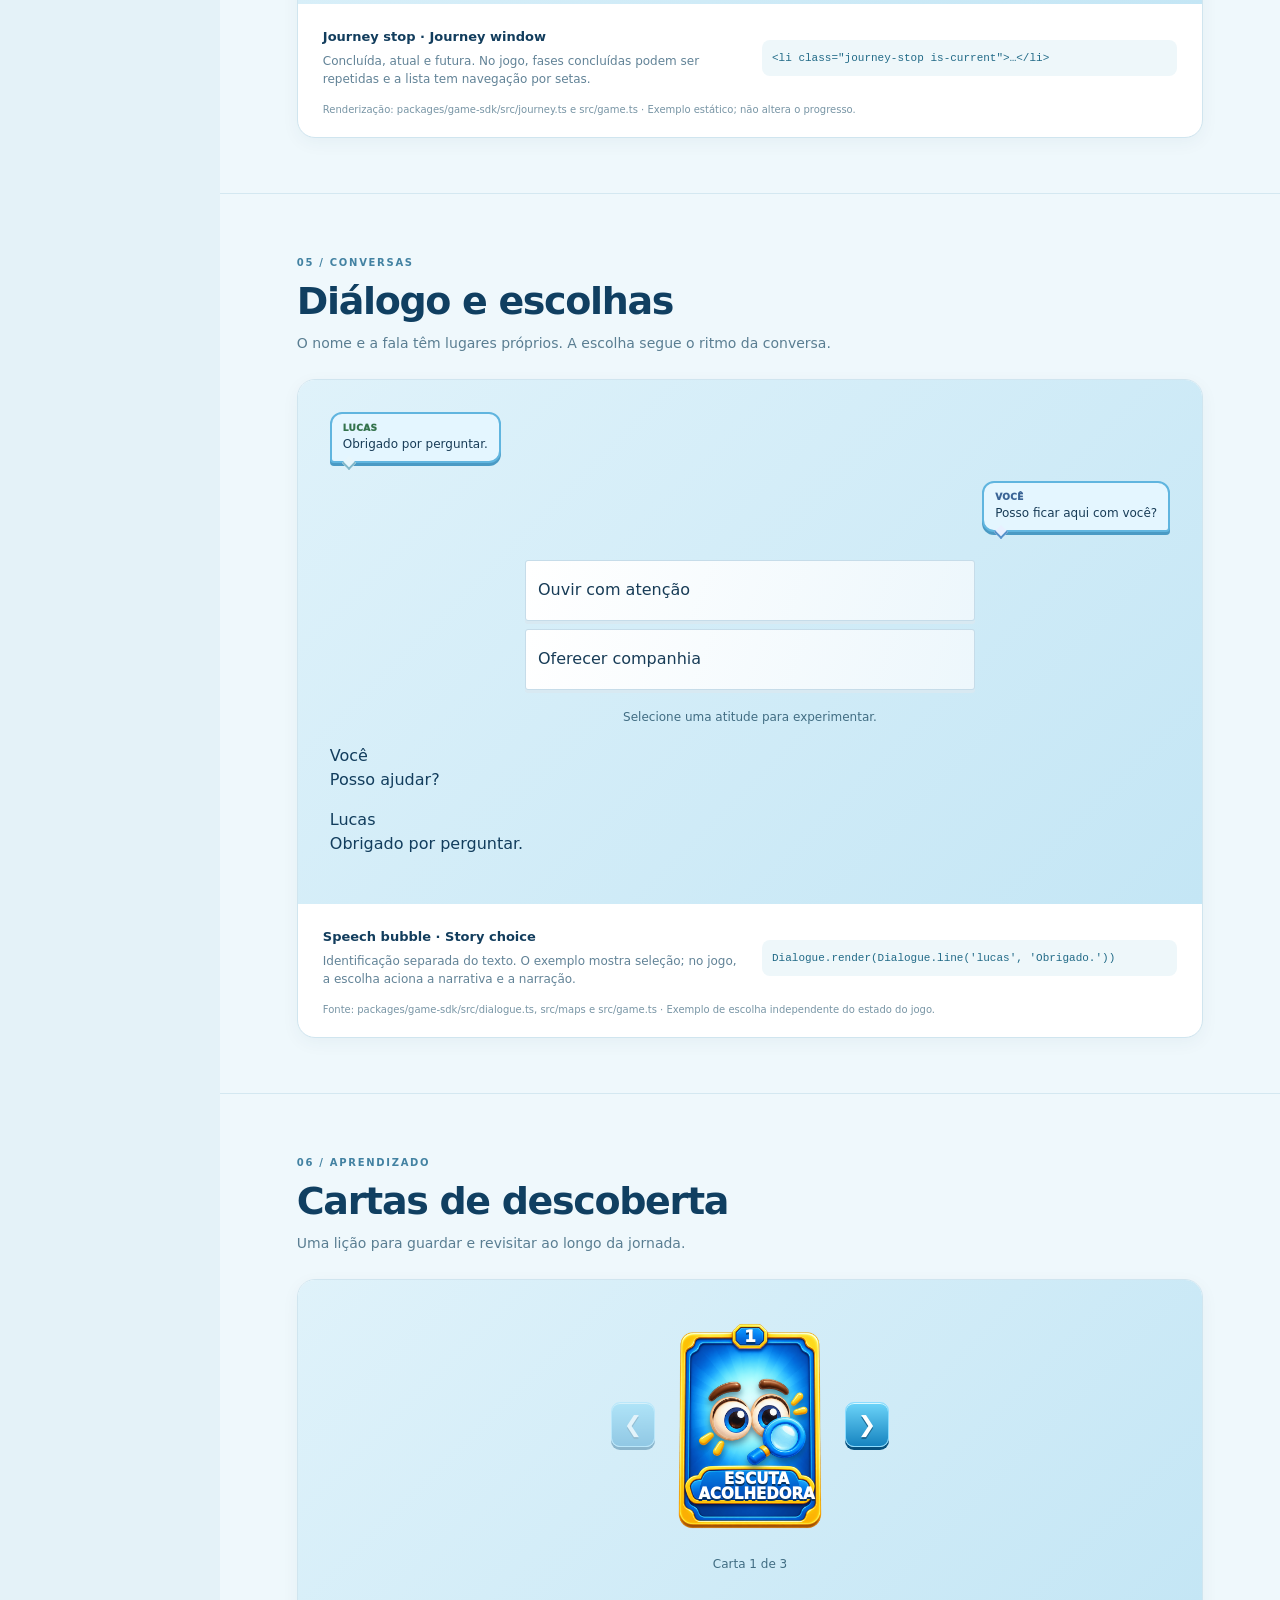
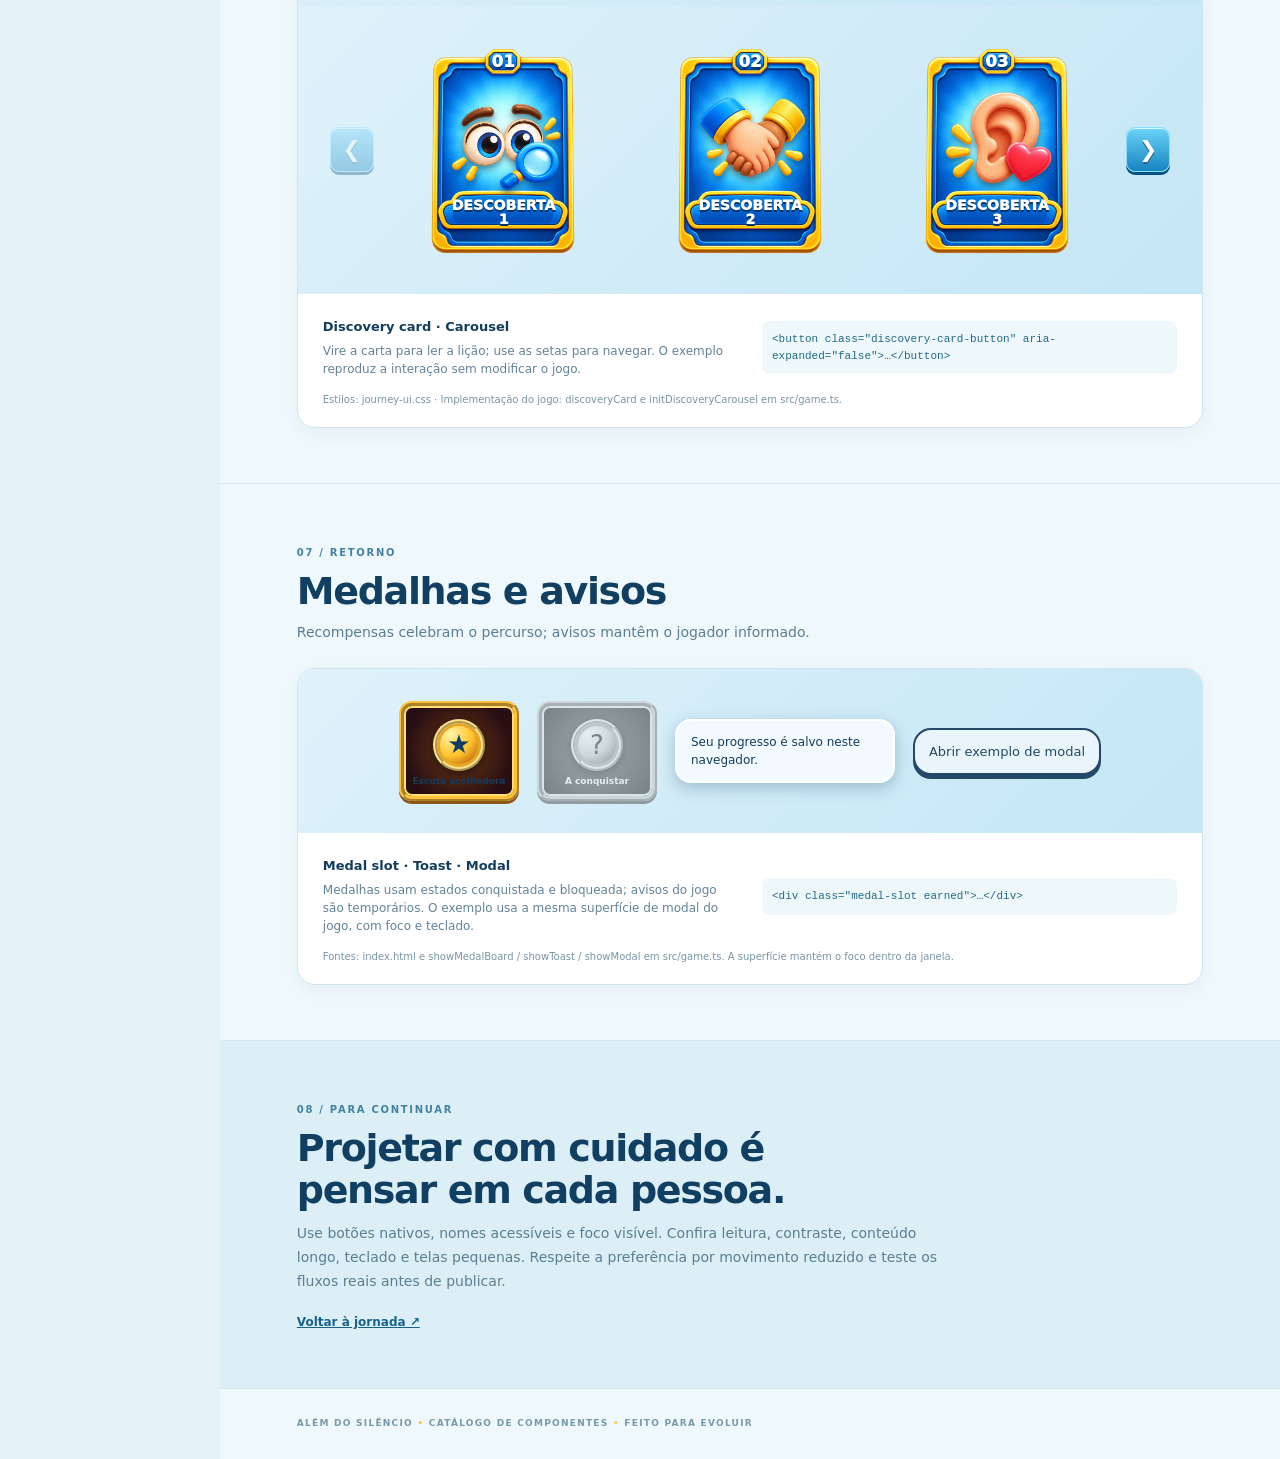
==== commit 79441ffe: "Deploy build from 52990dfe015a4ab2bb426045b3d1915892105456" ====
--- a/catalogo.html
+++ b/catalogo.html
@@ -20,20 +20,27 @@
     <main id="conteudo" class="catalog-main">
       <section class="hero"><div><p class="overline">UMA BIBLIOTECA PARA CRIAR COM CUIDADO</p><h1>Uma jornada,<br><em>uma linguagem.</em></h1><p>Os elementos que dão vida ao Além do Silêncio, reunidos para criar experiências consistentes, acolhedoras e acessíveis.</p><a href="#fundamentos" class="hero-link">Explorar o catálogo <span>↓</span></a></div><img src="assets/style3d/pedestal-quadra.png" alt="Ilustração da quadra escolar"></section>
       <div id="catalog-error" role="alert" hidden>Não foi possível carregar os estilos do jogo. Abra o catálogo pelo servidor de desenvolvimento.</div>
+      <section class="section" aria-labelledby="collection-heading-example-title"><div class="section-head"><span>COLEÇÃO / CABEÇALHO</span><h2 id="collection-heading-example-title">Cabeçalho de coleção</h2><p>Identifica a coleção aberta na jornada.</p></div><div class="component"><div class="demo"><ads-collection-heading><span data-collection-icon>📓</span><small>SUAS CONVERSAS</small><h2>Diário</h2></ads-collection-heading></div><div class="details"><div><b>Collection heading</b><p>A tela fornece ícone, rótulo e título.</p></div><code>&lt;ads-collection-heading&gt;…&lt;/ads-collection-heading&gt;</code><small>Implementação: src/components/collection-heading.ts.</small></div></div></section>
+      <section class="section" aria-labelledby="journal-entry-example-title"><div class="section-head"><span>DIÁRIO / ANOTAÇÃO</span><h2 id="journal-entry-example-title">Anotação expansível</h2><p>Uma reflexão que pode ser aberta para leitura.</p></div><div class="component"><div class="demo"><ads-journal-entry><span data-entry-icon>👀</span><strong>Mudanças merecem atenção</strong><small>Perceba sem tirar conclusões apressadas.</small><p data-entry-body>Observe e converse com cuidado.</p></ads-journal-entry></div><div class="details"><div><b>Journal entry</b><p>O conteúdo é fornecido pela tela e a abertura usa elementos nativos.</p></div><code>&lt;ads-journal-entry&gt;…&lt;/ads-journal-entry&gt;</code><small>Implementação: src/components/journal-entry.ts.</small></div></div></section>
+      <section class="section" aria-labelledby="journal-badge-example-title"><div class="section-head"><span>COLEÇÃO / MEDALHA</span><h2 id="journal-badge-example-title">Medalha da coleção</h2><p>Relembra uma conquista e o cuidado demonstrado.</p></div><div class="component"><div class="demo"><ads-journal-badge><span data-badge-icon>🏅</span><strong>Escuta acolhedora</strong><small data-badge-detail>Abriu espaço com empatia</small></ads-journal-badge></div><div class="details"><div><b>Journal badge</b><p>A tela fornece o ícone, o título e a descrição.</p></div><code>&lt;ads-journal-badge&gt;…&lt;/ads-journal-badge&gt;</code><small>Implementação: src/components/journal-badge.ts.</small></div></div></section>
+      <section class="section" aria-labelledby="empty-example-title"><div class="section-head"><span>COLEÇÃO / ESTADO VAZIO</span><h2 id="empty-example-title">Quando ainda não há conteúdo</h2><p>Uma orientação para indicar o que aparecerá depois.</p></div><div class="component"><div class="demo"><ads-empty-state>Suas anotações aparecerão aqui durante a jornada.</ads-empty-state></div><div class="details"><div><b>Empty state</b><p>A tela fornece a mensagem e decide quando exibi-la.</p></div><code>&lt;ads-empty-state&gt;…&lt;/ads-empty-state&gt;</code><small>Implementação: src/components/empty-state.ts.</small></div></div></section>
+      <section class="section" aria-labelledby="tile-example-title"><div class="section-head"><span>CONTEXTO / INFORMAÇÃO</span><h2 id="tile-example-title">Quadro de informação</h2><p>Reúne um símbolo, um rótulo e um detalhe.</p></div><div class="component"><div class="demo"><div class="story-track"><ads-story-tile><span data-tile-icon>💬</span><strong>ESCUTAR</strong><span data-tile-detail>Sem julgar</span></ads-story-tile><ads-story-tile><span data-tile-icon>👀</span><strong>PERCEBER</strong><span data-tile-detail>Mudanças</span></ads-story-tile></div></div><div class="details"><div><b>Story tile</b><p>A tela fornece o conteúdo de cada quadro.</p></div><code>&lt;ads-story-tile&gt;…&lt;/ads-story-tile&gt;</code><small>Implementação: src/components/story-tile.ts.</small></div></div></section>
+      <section class="section" aria-labelledby="story-header-example-title"><div class="section-head"><span>CONVERSA / ETAPA</span><h2 id="story-header-example-title">Cabeçalho de conversa</h2><p>Identifica a etapa e seus indicadores visuais.</p></div><div class="component"><div class="demo"><ads-story-header dots="1">ENCONTRO 01 • LUCAS</ads-story-header></div><div class="details"><div><b>Story header</b><p>A tela fornece o texto e escolhe os indicadores.</p></div><code>&lt;ads-story-header dots="1"&gt;…&lt;/ads-story-header&gt;</code><small>Implementação: src/components/story-header.ts.</small></div></div></section>
+      <section class="section" aria-labelledby="badge-example-title"><div class="section-head"><span>RECOMPENSA / CONQUISTA</span><h2 id="badge-example-title">Conquista desbloqueada</h2><p>Uma celebração breve para os aprendizados da jornada.</p></div><div class="component"><div class="demo"><ads-achievement-badge><b>Escuta acolhedora</b><small>Você abriu espaço para ouvir.</small></ads-achievement-badge></div><div class="details"><div><b>Achievement badge</b><p>A tela fornece o nome e a descrição da conquista.</p></div><code>&lt;ads-achievement-badge&gt;…&lt;/ads-achievement-badge&gt;</code><small>Implementação: src/components/achievement-badge.ts.</small></div></div></section>
       <section class="section" aria-labelledby="feedback-example-title"><div class="section-head"><span>CONVERSA / RESULTADO</span><h2 id="feedback-example-title">Resultado da escolha</h2><p>Um destaque para apresentar o efeito da atitude escolhida.</p></div><div class="component"><div class="demo"><ads-feedback-hero><span data-feedback-icon>💬</span><strong>Você ofereceu escuta</strong><span>Uma conversa pode começar com calma.</span></ads-feedback-hero></div><div class="details"><div><b>Feedback hero</b><p>O componente organiza o símbolo e os textos fornecidos pela tela.</p></div><code>&lt;ads-feedback-hero&gt;…&lt;/ads-feedback-hero&gt;</code><small>Implementação: src/components/feedback-hero.ts.</small></div></div></section>
       <section class="section" aria-labelledby="support-example-title"><div class="section-head"><span>APOIO / LEMBRETE</span><h2 id="support-example-title">Lembrete de apoio</h2><p>Uma mensagem curta para complementar o aprendizado da conversa.</p></div><div class="component"><div class="demo"><ads-support-note>Procure um adulto de confiança se precisar de apoio.</ads-support-note></div><div class="details"><div><b>Support note</b><p>O componente compartilha a estrutura; o conteúdo é definido pela tela.</p></div><code>&lt;ads-support-note&gt;Mensagem&lt;/ads-support-note&gt;</code><small>Implementação: src/components/support-note.ts · Pode receber um título pelo atributo heading.</small></div></div></section>
       <section class="section" aria-labelledby="logo-example-title"><div class="section-head"><span>MARCA / MOVIMENTO</span><h2 id="logo-example-title">Logo em movimento</h2><p>O mesmo movimento suave aparece na abertura e na jornada; ele respeita a preferência por movimento reduzido.</p></div><div class="component"><div class="demo"><img class="ui-logo-float" src="assets/style3d/logo-jornada.png" alt="Além do Silêncio" style="width:min(100%,300px)"></div><div class="details"><div><b>Logo flutuante</b><p>A classe controla apenas a animação; tamanho e posicionamento pertencem à tela.</p></div><code>class="ui-logo-float"</code><small>Estilos compartilhados: assets/style3d/components.css.</small></div></div></section>
       <section id="fundamentos" class="section"><div class="section-head"><span>01 / FUNDAMENTOS</span><h2>O começo de tudo</h2><p>Cores, formas e detalhes extraídos da interface atual. Os tokens nomeiam valores existentes; não representam uma escala global completa.</p></div><div class="swatches"><div><i style="--swatch:#084374"></i><b>Azul profundo</b><small>#084374 · --ds-blue-deep</small></div><div><i style="--swatch:#51b6ed"></i><b>Azul painel</b><small>#51B6ED · --ds-blue-panel-top</small></div><div><i style="--swatch:#d6f2ff"></i><b>Superfície</b><small>#D6F2FF · --ds-surface-top</small></div><div><i style="--swatch:#ffd04a"></i><b>Dourado</b><small>#FFD04A · --ds-gold</small></div><div><i style="--swatch:#113c62"></i><b>Texto</b><small>#113C62 · --ds-ink</small></div></div><div class="foundation-note"><strong>Tipografia de sistema</strong><span>system-ui · títulos fortes · texto em português acolhedor</span><span>Raio de painel: 18px · espaçamento observado: 8px · transição observada: 0,25s</span></div></section>
-      <section id="botoes" class="section"><div class="section-head"><span>02 / AÇÕES</span><h2>Botões</h2><p>Conduzem a próxima ação e oferecem alternativas claras.</p></div><div class="component"><div class="demo demo-buttons"><div class="journey-actions"><button class="primary" type="button">COMEÇAR</button></div><ads-action-button variant="secondary">VOLTAR</ads-action-button><button class="iconbtn" type="button" aria-label="Ajuda">?</button><ads-action-button variant="secondary" disabled>INDISPONÍVEL</ads-action-button></div><div class="details"><div><b>Primary · Secondary · Iconbtn · ads-action-button</b><p>Use botões nativos; a ação principal muda conforme o contêiner. Acesse pelo teclado para ver o foco.</p></div><code>&lt;button class="primary"&gt;COMEÇAR&lt;/button&gt;</code><small>Estilos: index.html, style.css e journey-ui.css · Estados: ativo, foco e desabilitado conforme contexto.</small></div></div></section>
-      <section id="paineis" class="section"><div class="section-head"><span>03 / ESTRUTURA</span><h2>Painéis e progresso</h2><p>Contexto para a missão e uma visão rápida do caminho percorrido.</p></div><div class="component"><div class="demo demo-panel"><ads-journey-panel variant="mission" heading-id="sample-mission"><ads-panel-heading><span aria-hidden="true">✦</span><h3 id="sample-mission">MISSÃO</h3></ads-panel-heading><div class="mission-body"><strong>Um passo de cada vez</strong><p>Encontre Lucas e inicie uma conversa acolhedora.</p></div></ads-journey-panel><div class="journey-profile"><img src="assets/style3d/portrait-player.png" alt=""><div class="profile-card"><span class="journey-kicker">SUA AVENTURA</span><div class="profile-progress"><span class="profile-star" aria-hidden="true">★</span><strong>Jornada 2/7</strong><span class="journey-progress-rail"><span style="width:28.6%"></span></span></div></div></div></div><div class="details"><div><b>Journey panel · Profile progress</b><p>O painel e seu cabeçalho usam Web Components; o conteúdo e os títulos continuam na tela.</p></div><code>&lt;ads-journey-panel variant="mission"&gt;…&lt;/ads-journey-panel&gt;</code><small>Estilos: journey-ui.css · Dados reais: renderJourneyPath e updateCollectionCounts em src/game.ts.</small></div></div></section>
-      <section id="etapas" class="section"><div class="section-head"><span>04 / NAVEGAÇÃO</span><h2>Etapas da jornada</h2><p>Cores e símbolos mostram o estado; os nomes acessíveis identificam as fases.</p></div><div class="component"><div class="demo"><div class="journey-track journey-panel catalog-track"><ol class="journey-stops"><li class="journey-stop is-done" aria-label="Quadra: concluída"><span class="journey-node">✓</span><span class="journey-stop-copy"><strong>Quadra</strong><em>Concluída</em></span></li><li class="journey-stop is-current" aria-label="Corredor: fase atual"><span class="journey-node">2</span><span class="journey-stop-copy"><strong>Corredor</strong><em>Fase atual</em></span></li><li class="journey-stop" aria-label="Acolhimento: próxima fase"><span class="journey-node">3</span><span class="journey-stop-copy"><strong>Acolhimento</strong><em>Próxima fase</em></span></li></ol></div></div><div class="details"><div><b>Journey stop</b><p>Concluída, atual e futura. No jogo, fases concluídas podem ser repetidas e a lista tem navegação por setas.</p></div><code>&lt;li class="journey-stop is-current"&gt;…&lt;/li&gt;</code><small>Renderização: packages/game-sdk/src/journey.ts e src/game.ts · Exemplo estático; não altera o progresso.</small></div></div></section>
-      <section id="dialogo" class="section"><div class="section-head"><span>05 / CONVERSAS</span><h2>Diálogo e escolhas</h2><p>O nome e a fala têm lugares próprios. A escolha segue o ritmo da conversa.</p></div><div class="component"><div class="demo dialogue-demo"><div id="characterSpeech"><div class="speech-bubble character"><span>Lucas</span><p>Obrigado por perguntar.</p></div></div><div id="playerSpeech"><div class="speech-bubble player"><span>Você</span><p>Posso ficar aqui com você?</p></div></div><div class="story-choices" role="group" aria-label="Exemplo de escolhas"><ads-story-choice aria-pressed="false">Ouvir com atenção</ads-story-choice><ads-story-choice aria-pressed="false">Oferecer companhia</ads-story-choice></div><p class="demo-feedback" aria-live="polite">Selecione uma atitude para experimentar.</p></div><div class="details"><div><b>Speech bubble · Story choice</b><p>Identificação separada do texto. O exemplo mostra seleção; no jogo, a escolha aciona a narrativa e a narração.</p></div><code>Dialogue.render(Dialogue.line('lucas', 'Obrigado.'))</code><small>Fonte: packages/game-sdk/src/dialogue.ts, src/maps e src/game.ts · Exemplo de escolha independente do estado do jogo.</small></div></div></section>
-      <section id="cartas" class="section"><div class="section-head"><span>06 / APRENDIZADO</span><h2>Cartas de descoberta</h2><p>Uma lição para guardar e revisitar ao longo da jornada.</p></div><div class="component"><div class="demo demo-cards"><div class="catalog-carousel"><button class="discovery-carousel-arrow" type="button" data-prev aria-label="Cartas anteriores">❮</button><div class="card-window"></div><button class="discovery-carousel-arrow" type="button" data-next aria-label="Próximas cartas">❯</button></div><p aria-live="polite" class="card-status"></p></div><div class="details"><div><b>Discovery card · Carousel</b><p>Vire a carta para ler a lição; use as setas para navegar. O exemplo reproduz a interação sem modificar o jogo.</p></div><code>&lt;button class="discovery-card-button" aria-expanded="false"&gt;…&lt;/button&gt;</code><small>Estilos: journey-ui.css · Implementação do jogo: discoveryCard e initDiscoveryCarousel em src/game.ts.</small></div></div></section>
-      <section id="medalhas" class="section"><div class="section-head"><span>07 / RETORNO</span><h2>Medalhas e avisos</h2><p>Recompensas celebram o percurso; avisos mantêm o jogador informado.</p></div><div class="component"><div class="demo demo-medals"><div class="medal-slot earned"><span class="medal-emblem">★</span><strong>Escuta acolhedora</strong></div><div class="medal-slot locked"><span class="medal-emblem">?</span><strong>A conquistar</strong></div><div class="catalog-toast">Seu progresso é salvo neste navegador.</div><button class="secondary" type="button" id="open-example-modal">Abrir exemplo de modal</button></div><div class="details"><div><b>Medal slot · Toast · Modal</b><p>Medalhas usam estados conquistada e bloqueada; avisos do jogo são temporários. O exemplo usa um diálogo nativo com a aparência do cartão do jogo.</p></div><code>&lt;div class="medal-slot earned"&gt;…&lt;/div&gt;</code><small>Fontes: index.html e showMedalBoard / showToast / showModal em src/game.ts. O jogo usa sua própria camada de modal.</small></div></div></section>
+      <section id="botoes" class="section"><div class="section-head"><span>02 / AÇÕES</span><h2>Botões</h2><p>Conduzem a próxima ação e oferecem alternativas claras.</p></div><div class="component"><div class="demo demo-buttons"><div class="journey-actions"><ads-action-button variant="primary">COMEÇAR</ads-action-button></div><ads-action-button variant="secondary">VOLTAR</ads-action-button><button class="iconbtn" type="button" aria-label="Ajuda">?</button><ads-action-button variant="secondary" disabled>INDISPONÍVEL</ads-action-button></div><div class="details"><div><b>Primary · Secondary · Iconbtn · ads-action-button</b><p>Use botões nativos; a ação principal muda conforme o contêiner. Acesse pelo teclado para ver o foco.</p></div><code>&lt;ads-action-button variant="primary"&gt;COMEÇAR&lt;/ads-action-button&gt;</code><small>Estilos: index.html, style.css e journey-ui.css · Estados: ativo, foco e desabilitado conforme contexto.</small></div></div></section>
+      <section id="paineis" class="section"><div class="section-head"><span>03 / ESTRUTURA</span><h2>Painéis e progresso</h2><p>Contexto para a missão e uma visão rápida do caminho percorrido.</p></div><div class="component"><div class="demo demo-panel"><ads-journey-panel variant="mission" heading-id="sample-mission"><ads-panel-heading><span aria-hidden="true">✦</span><h3 id="sample-mission">MISSÃO</h3></ads-panel-heading><div class="mission-body"><strong>Um passo de cada vez</strong><p>Encontre Lucas e inicie uma conversa acolhedora.</p></div></ads-journey-panel><ads-journey-profile label="Jornada 2/7" progress="28.6"></ads-journey-profile></div><div class="details"><div><b>Journey panel · Profile progress</b><p>O painel, seu cabeçalho e o perfil usam Web Components; o controlador calcula o progresso.</p></div><code>&lt;ads-journey-panel variant="mission"&gt;…&lt;/ads-journey-panel&gt;</code><small>Estilos: journey-ui.css · Dados reais: renderJourneyPath e updateCollectionCounts em src/game.ts.</small></div></div></section>
+      <section id="etapas" class="section"><div class="section-head"><span>04 / NAVEGAÇÃO</span><h2>Etapas da jornada</h2><p>Cores e símbolos mostram o estado; os nomes acessíveis identificam as fases.</p></div><div class="component"><div class="demo"><ads-journey-window><div class="journey-track journey-panel catalog-track"><button class="journey-arrow" type="button" data-journey-previous aria-label="Mostrar mapas anteriores">▲</button><ol class="journey-stops"><li class="journey-stop is-done" aria-label="Quadra: concluída"><span class="journey-node">✓</span><span class="journey-stop-copy"><strong>Quadra</strong><em>Concluída</em></span></li><li class="journey-stop is-current" aria-label="Corredor: fase atual"><span class="journey-node">2</span><span class="journey-stop-copy"><strong>Corredor</strong><em>Fase atual</em></span></li><li class="journey-stop" aria-label="Acolhimento: próxima fase"><span class="journey-node">3</span><span class="journey-stop-copy"><strong>Acolhimento</strong><em>Próxima fase</em></span></li></ol><button class="journey-arrow" type="button" data-journey-next aria-label="Mostrar próximos mapas">▼</button></div></ads-journey-window></div><div class="details"><div><b>Journey stop · Journey window</b><p>Concluída, atual e futura. No jogo, fases concluídas podem ser repetidas e a lista tem navegação por setas.</p></div><code>&lt;li class="journey-stop is-current"&gt;…&lt;/li&gt;</code><small>Renderização: packages/game-sdk/src/journey.ts e src/game.ts · Exemplo estático; não altera o progresso.</small></div></div></section>
+      <section id="dialogo" class="section"><div class="section-head"><span>05 / CONVERSAS</span><h2>Diálogo e escolhas</h2><p>O nome e a fala têm lugares próprios. A escolha segue o ritmo da conversa.</p></div><div class="component"><div class="demo dialogue-demo"><div id="characterSpeech"><div class="speech-bubble character"><span>Lucas</span><p>Obrigado por perguntar.</p></div></div><div id="playerSpeech"><div class="speech-bubble player"><span>Você</span><p>Posso ficar aqui com você?</p></div></div><div class="story-choices" role="group" aria-label="Exemplo de escolhas"><ads-story-choice aria-pressed="false">Ouvir com atenção</ads-story-choice><ads-story-choice aria-pressed="false">Oferecer companhia</ads-story-choice></div><p class="demo-feedback" aria-live="polite">Selecione uma atitude para experimentar.</p><ads-dialogue-exchange><div class="speech-bubble player" data-speaker="player"><span class="speech-speaker">Você</span><p data-dialogue-text>Posso ajudar?</p></div><div class="speech-bubble character" data-speaker="lucas"><span class="speech-speaker">Lucas</span><p data-dialogue-text>Obrigado por perguntar.</p></div></ads-dialogue-exchange></div><div class="details"><div><b>Speech bubble · Story choice</b><p>Identificação separada do texto. O exemplo mostra seleção; no jogo, a escolha aciona a narrativa e a narração.</p></div><code>Dialogue.render(Dialogue.line('lucas', 'Obrigado.'))</code><small>Fonte: packages/game-sdk/src/dialogue.ts, src/maps e src/game.ts · Exemplo de escolha independente do estado do jogo.</small></div></div></section>
+      <section id="cartas" class="section"><div class="section-head"><span>06 / APRENDIZADO</span><h2>Cartas de descoberta</h2><p>Uma lição para guardar e revisitar ao longo da jornada.</p></div><div class="component"><div class="demo demo-cards"><div class="catalog-carousel"><button class="discovery-carousel-arrow" type="button" data-prev aria-label="Cartas anteriores">❮</button><div class="card-window"></div><button class="discovery-carousel-arrow" type="button" data-next aria-label="Próximas cartas">❯</button></div><p aria-live="polite" class="card-status"></p></div><div class="demo demo-cards"><ads-discovery-carousel><ads-discovery-card data-map="mapa-1" card-title="Descoberta 1" lesson="Uma lição da jornada" number="01" illustration-index="0"></ads-discovery-card><ads-discovery-card data-map="mapa-2" card-title="Descoberta 2" lesson="Uma lição da jornada" number="02" illustration-index="1"></ads-discovery-card><ads-discovery-card data-map="mapa-3" card-title="Descoberta 3" lesson="Uma lição da jornada" number="03" illustration-index="2"></ads-discovery-card><ads-discovery-card data-map="mapa-4" card-title="Descoberta 4" lesson="Uma lição da jornada" number="04" illustration-index="3"></ads-discovery-card></ads-discovery-carousel></div><div class="details"><div><b>Discovery card · Carousel</b><p>Vire a carta para ler a lição; use as setas para navegar. O exemplo reproduz a interação sem modificar o jogo.</p></div><code>&lt;button class="discovery-card-button" aria-expanded="false"&gt;…&lt;/button&gt;</code><small>Estilos: journey-ui.css · Implementação do jogo: discoveryCard e initDiscoveryCarousel em src/game.ts.</small></div></div></section>
+      <section id="medalhas" class="section"><div class="section-head"><span>07 / RETORNO</span><h2>Medalhas e avisos</h2><p>Recompensas celebram o percurso; avisos mantêm o jogador informado.</p></div><div class="component"><div class="demo demo-medals"><ads-medal-slot badge-name="Escuta acolhedora" badge-icon="★" earned></ads-medal-slot><ads-medal-slot badge-name="Rede de apoio" badge-icon="🤝"></ads-medal-slot><div class="catalog-toast">Seu progresso é salvo neste navegador.</div><button class="secondary" type="button" id="open-example-modal">Abrir exemplo de modal</button></div><div class="details"><div><b>Medal slot · Toast · Modal</b><p>Medalhas usam estados conquistada e bloqueada; avisos do jogo são temporários. O exemplo usa a mesma superfície de modal do jogo, com foco e teclado.</p></div><code>&lt;div class="medal-slot earned"&gt;…&lt;/div&gt;</code><small>Fontes: index.html e showMedalBoard / showToast / showModal em src/game.ts. A superfície mantém o foco dentro da janela.</small></div></div></section>
       <section id="acessibilidade" class="section closing"><span>08 / PARA CONTINUAR</span><h2>Projetar com cuidado é<br>pensar em cada pessoa.</h2><p>Use botões nativos, nomes acessíveis e foco visível. Confira leitura, contraste, conteúdo longo, teclado e telas pequenas. Respeite a preferência por movimento reduzido e teste os fluxos reais antes de publicar.</p><a href="./">Voltar à jornada ↗</a></section>
       <footer>ALÉM DO SILÊNCIO <span>•</span> CATÁLOGO DE COMPONENTES <span>•</span> FEITO PARA EVOLUIR</footer>
     </main>
   </div>
-  <dialog id="example-modal" class="modal-card catalog-modal" aria-labelledby="example-modal-title"><h2 id="example-modal-title">Uma pausa na jornada</h2><p>Este exemplo usa o cartão visual do jogo. Feche para voltar ao catálogo.</p><button class="primary" type="button" id="close-example-modal">FECHAR</button></dialog>
+  <ads-modal-surface id="modal"><div id="modalCard" class="modal-card catalog-modal"><h2 id="example-modal-title">Uma pausa na jornada</h2><p>Este exemplo usa a superfície do jogo. Feche para voltar ao catálogo.</p><button class="primary" type="button" id="close-example-modal">FECHAR</button></div></ads-modal-surface>
 </body>
 </html>
--- a/assets/style3d/journey-ui.css
+++ b/assets/style3d/journey-ui.css
@@ -235,3 +235,37 @@
 .next-map-content .next-map-icon svg{width:100%;height:100%;filter:drop-shadow(0 2px #09345c)}.next-map-content .next-map-icon:before,.next-map-content .next-map-icon:after{content:'✦';position:absolute;top:25%;color:#ffdc4a;font-size:clamp(13px,2.5vh,22px);text-shadow:0 2px #a35e0b}.next-map-content .next-map-icon:before{left:-35%}.next-map-content .next-map-icon:after{right:-35%}
 #modal.next-phase-modal .next-map-content .primary{border:3px solid #b66a0b!important;border-radius:clamp(10px,2vh,18px)!important;background:linear-gradient(#fff18b,#ffd23c 55%,#ffb412 56%,#ffbd1b)!important;color:#563208!important;box-shadow:inset 0 2px #fff5bf,0 4px #925009,0 7px 9px #001b3799!important;font-family:'Arial Black',system-ui,sans-serif;font-size:clamp(11px,1.6vw,18px);text-shadow:0 1px #ffe487}
 @media(max-height:420px){.next-map-intro{min-height:70vh}.next-map-content .next-map-icon{width:38px;height:38px;padding:4px}.next-map-content h2{font-size:clamp(22px,3.6vw,34px)!important}}
+/* Celebração de uma nova carta após a conversa. */
+#learningScroll.is-summary{width:min(720px,calc(100% - 24px));border:3px solid #ffc94d;border-radius:22px;background:linear-gradient(145deg,#07518b,#062653);box-shadow:inset 0 0 0 2px #fff0a1,0 12px 30px #00182caa,0 0 0 100vmax #07162dcc;color:white}
+#learningScroll.is-summary .learning-scroll-title{position:relative;text-align:center;background:linear-gradient(#ff63af,#e61679);border-bottom:3px solid #a90859;color:#fff2bd;font:1000 clamp(20px,4vh,32px) 'Arial Black',system-ui,sans-serif;letter-spacing:.02em;text-shadow:0 3px #a20b4c}
+#learningScroll.is-summary #learningScrollContent{display:none}
+#learningScroll.is-summary #discoveryRewards{display:flex;flex-direction:row;align-items:center;justify-content:center;gap:clamp(8px,3vw,28px);padding:10px 22px;min-height:0;background:radial-gradient(ellipse at 68% 65%,#348fc4,#073966 65%,#052b55)}
+.reward-heading{flex:1;text-align:center;font-weight:900}.reward-heading span,.reward-heading small{display:block;color:#c4efff;font-size:clamp(10px,1.4vw,14px)}.reward-heading strong{display:block;margin:8px 0;color:#ffdf51;font:1000 clamp(22px,4vw,40px)/1 'Arial Black',system-ui,sans-serif;text-shadow:0 3px #a35b0b,0 5px #042648}.reward-heading small{line-height:1.4}
+.reward-stage{position:relative;flex:0 0 clamp(155px,27vw,240px);height:clamp(190px,43vh,300px);display:flex;align-items:flex-start;justify-content:center}.reward-glow{position:absolute;inset:0;background:radial-gradient(ellipse at 50% 70%,#fffad7 0,#ffe46ba6 22%,#ffcf3333 46%,transparent 70%)}.reward-card{position:relative;z-index:2;width:48%;max-width:125px}.gift-box{position:absolute;z-index:3;bottom:2%;left:22%;width:56%;height:31%;filter:drop-shadow(0 6px 4px #001c39aa)}.gift-body{position:absolute;inset:18% 5% 0;border:3px solid #036198;border-radius:4px 4px 12px 12px;background:linear-gradient(90deg,#078dd3 0 36%,#ffc62a 36% 62%,#079de3 62%);box-shadow:inset 0 3px #75dcff}.gift-lid{position:absolute;z-index:2;left:0;right:0;top:8%;height:25%;border:3px solid #006a9e;border-radius:5px;background:linear-gradient(90deg,#14b3ed 0 36%,#ffd641 36% 62%,#10a8ea 62%);transform:rotate(-5deg);box-shadow:inset 0 3px #97eaff}.gift-bow{position:absolute;z-index:3;left:40%;top:-19%;color:#ffdf50;font-size:clamp(30px,6vh,48px);text-shadow:0 3px #b86d05}.reward-sparkle{position:absolute;color:#fff4b2;font-size:clamp(20px,4vh,32px);text-shadow:0 0 12px #ffed70}.sparkle-one{left:8%;top:20%}.sparkle-two{right:8%;top:35%}
+#learningScroll.is-summary #learningScrollActions{justify-content:center;background:#072c59;border-top:1px solid #4b9ccc;padding:8px 16px 12px}.medal-chest{display:block;width:clamp(55px,12vh,95px);max-height:12vh;object-fit:contain;margin:0 auto 2px}.collection-medal-chest{display:block;width:min(150px,35%);max-height:120px;object-fit:contain;margin:0 auto 10px}
+@media(max-height:420px){#learningScroll.is-summary .learning-scroll-title{padding:4px;font-size:18px}#learningScroll.is-summary #discoveryRewards{padding:3px 15px}.reward-stage{height:48vh;flex-basis:145px}.reward-card{width:43%}.reward-heading strong{font-size:22px}.medal-chest{max-height:9vh}}
+@media(max-width:480px) and (orientation:portrait){#learningScroll.is-summary #discoveryRewards{flex-direction:column;gap:0}.reward-heading strong{margin:3px 0}.reward-stage{flex:auto;width:180px;height:220px}.reward-heading small{font-size:10px}}
+/* A área da recompensa ocupa toda a altura disponível. */
+#learningScroll.is-summary #discoveryRewards .reward-stage{align-self:stretch;height:auto;min-height:0}
+/* No verso, a carta ocupa a área de leitura à esquerda da recompensa. */
+#learningScroll.is-summary #discoveryRewards:has(.reward-card .discovery-card.is-flipped) .reward-heading{display:none}
+#learningScroll.is-summary #discoveryRewards:has(.reward-card .discovery-card.is-flipped) .reward-stage{flex:1 1 100%;width:100%}
+#learningScroll.is-summary #discoveryRewards:has(.reward-card .discovery-card.is-flipped) .reward-card{position:absolute;left:8%;top:50%;height:100%;width:auto;aspect-ratio:2/3;max-width:40%;transform:translateY(-50%)}
+#learningScroll.is-summary #discoveryRewards:has(.reward-card .discovery-card.is-flipped) .gift-box{left:auto;right:8%;width:28%}
+#learningScroll.is-summary #discoveryRewards:has(.reward-card .discovery-card.is-flipped) .discovery-lesson{font-size:clamp(11px,1.6vw,16px)}
+/* A mesma navegação das cartas organiza as medalhas da recompensa. */
+#modal.medal-board-modal #modalCard.medal-board-card{width:min(720px,calc(100% - 16px));max-width:720px;max-height:calc(100% - 16px);padding:clamp(8px,2vh,16px);border:3px solid #73c9ef;border-radius:18px;background:linear-gradient(#52b9ed,#1685c2);box-shadow:inset 0 2px #c7efff,0 5px 0 #075187,0 12px 28px #032d4f99;color:#16486c}
+.medal-board-card h2{color:#fff!important;text-shadow:0 2px #075187}.medal-board-card p{color:#e6f7ff}.medal-board-card .discovery-carousel{padding:clamp(5px,1.5vh,12px);margin:5px 0 10px;border:1px solid #effaff;border-radius:14px;background:linear-gradient(#e6f7ff,#c6e9fa);box-shadow:0 3px 0 #378fbc}
+.medal-board-card .discovery-grid{align-items:stretch}.medal-board-card .medal-slot{height:clamp(82px,20vh,150px);min-height:0}.medal-board-card .medal-slot[hidden]{display:none!important}.medal-board-card .medal-slot.earned{animation:none}.medal-arriving{visibility:hidden}.medal-flight{margin:0;box-sizing:border-box}
+@media(max-height:420px){.medal-board-card .medal-chest{max-height:14vh}.medal-board-card .medal-slot{height:clamp(70px,23vh,100px)}.medal-board-card .discovery-carousel{margin:2px 0 6px}}
+
+.medal-board-card .medal-slot.locked strong{display:none}
+#modal.medal-board-modal #modalCard.medal-board-card{background:linear-gradient(#52b9ed,#1685c2)!important}
+.medal-board-card .medal-slot.earned strong{color:#fff4cf!important}
+/* A coleção no modal mantém a mesma apresentação da jornada. */
+#modal.collection-modal{align-items:center}
+#modal.collection-modal #modalCard.collection-modal-card{width:min(78vw,950px);max-width:950px;max-height:calc(100% - 12px);padding:0;border:0!important;background:transparent!important;box-shadow:none!important;overflow:visible}
+.collection-modal-card .journey-collection{width:100%;height:min(72vh,600px);max-height:calc(100vh - 36px);box-sizing:border-box}
+.collection-slide-heading .collection-close{margin-left:auto}
+@media(max-height:420px){.collection-modal-card .journey-collection{height:calc(100vh - 28px)}}
+@media(max-width:650px){#modal.collection-modal #modalCard.collection-modal-card{width:calc(100vw - 24px)}}
--- a/assets/style3d/components.css
+++ b/assets/style3d/components.css
@@ -1,6 +1,10 @@
 /* Efeito visual compartilhado pela marca na abertura e na jornada. */
-ads-panel-heading,ads-journey-panel,ads-action-button,ads-story-choice{display:contents}
+ads-journey-window,ads-journey-profile,ads-panel-heading,ads-journey-panel,ads-action-button,ads-story-choice,ads-empty-state,ads-journal-entry,ads-dialogue-exchange{display:contents}
+.row>ads-action-button>button{flex:1}
 ads-discovery-card{display:block}ads-discovery-card[hidden]{display:none!important}
+ads-story-tile{display:block}
 .ui-logo-float{animation:ui-logo-float 4s ease-in-out infinite}
 @keyframes ui-logo-float{0%,100%{transform:translateY(0)}50%{transform:translateY(-5px)}}
 @media(prefers-reduced-motion:reduce){.ui-logo-float{animation:none}}
+
+ads-collection-heading[variant="modal"]{display:contents}
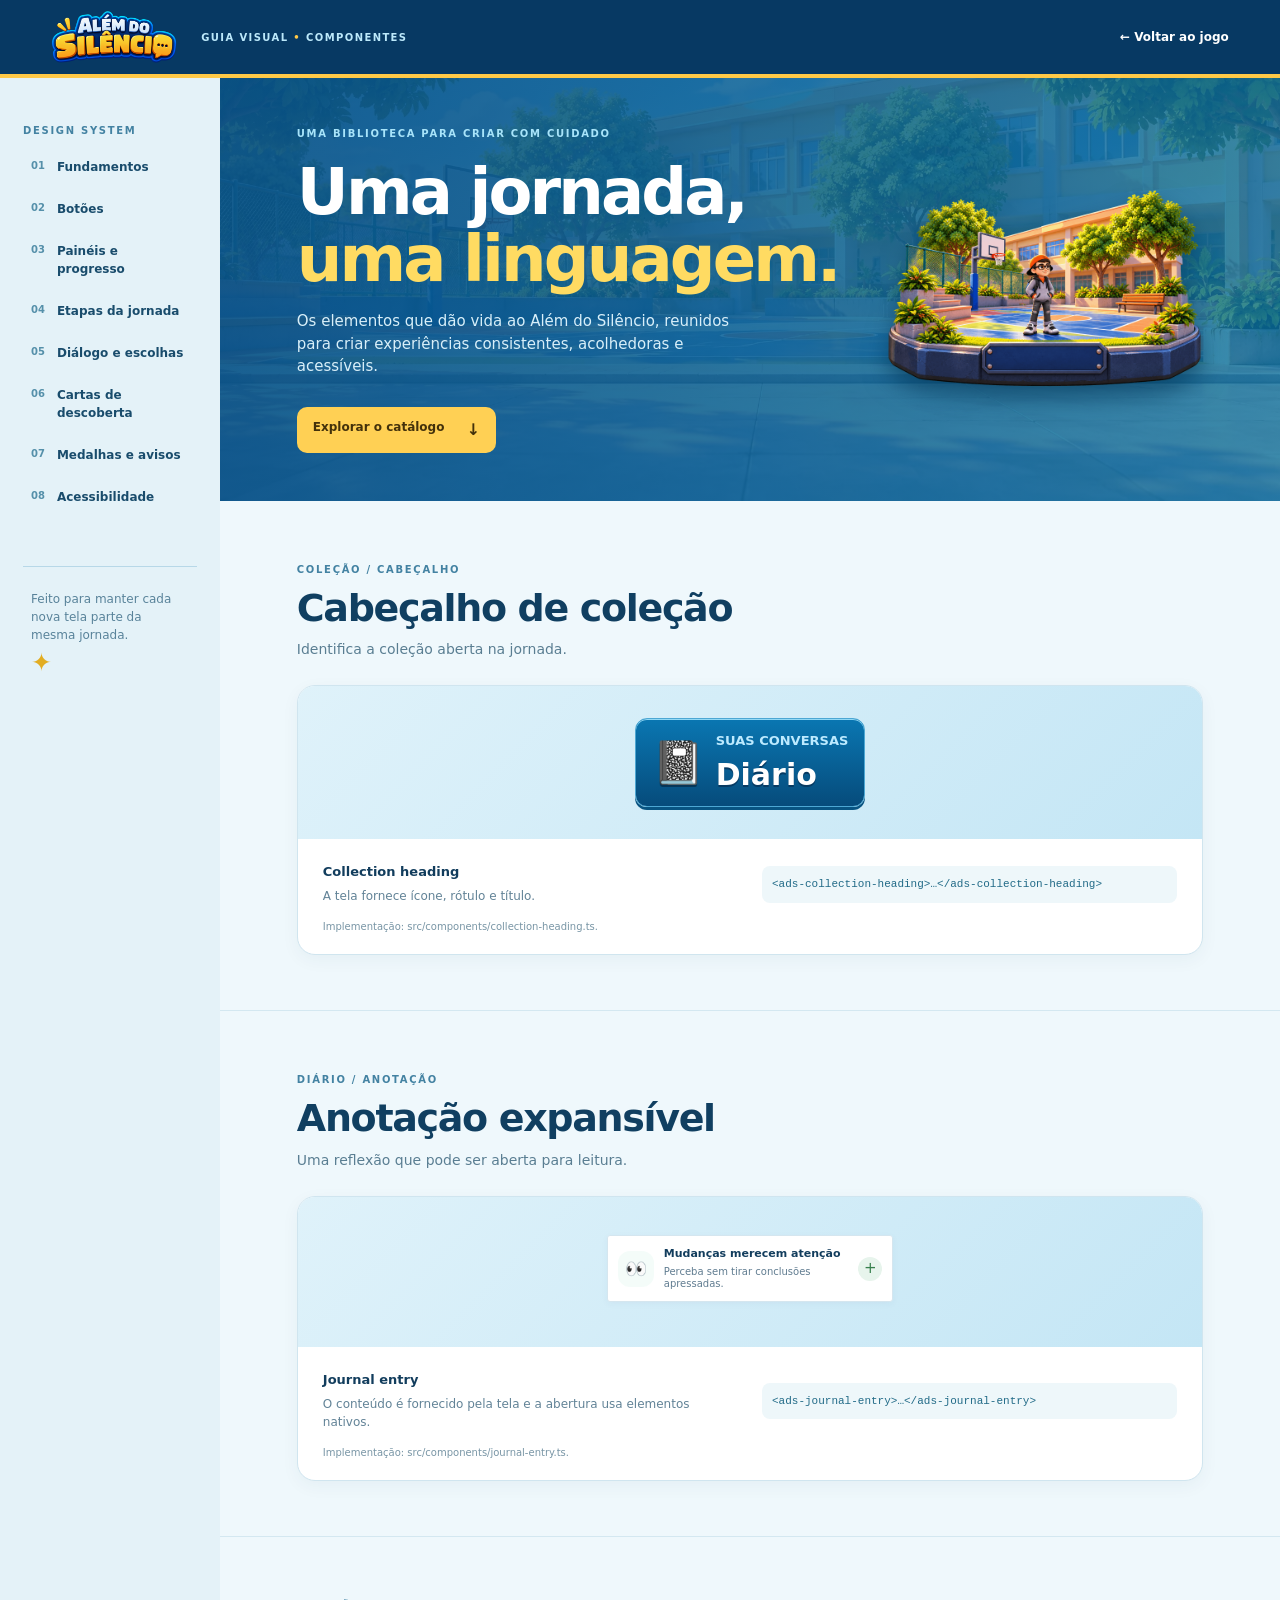
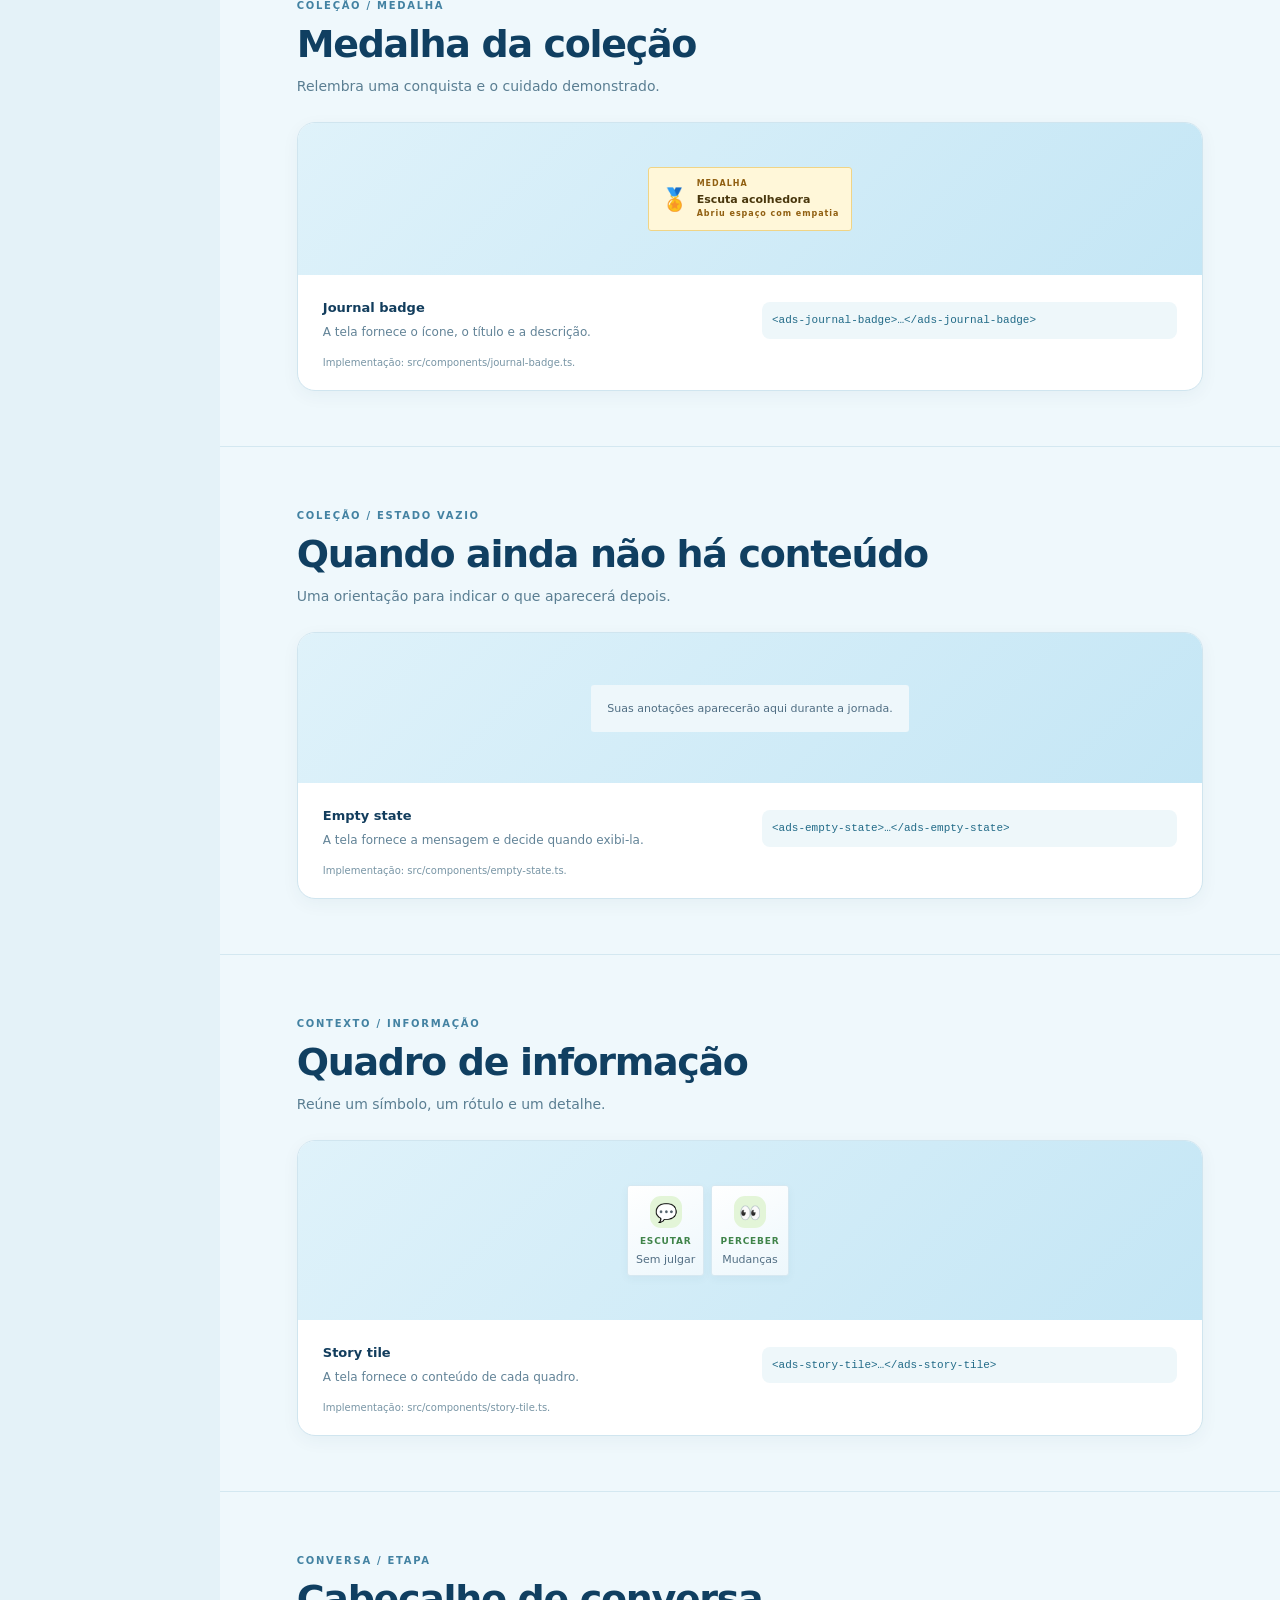
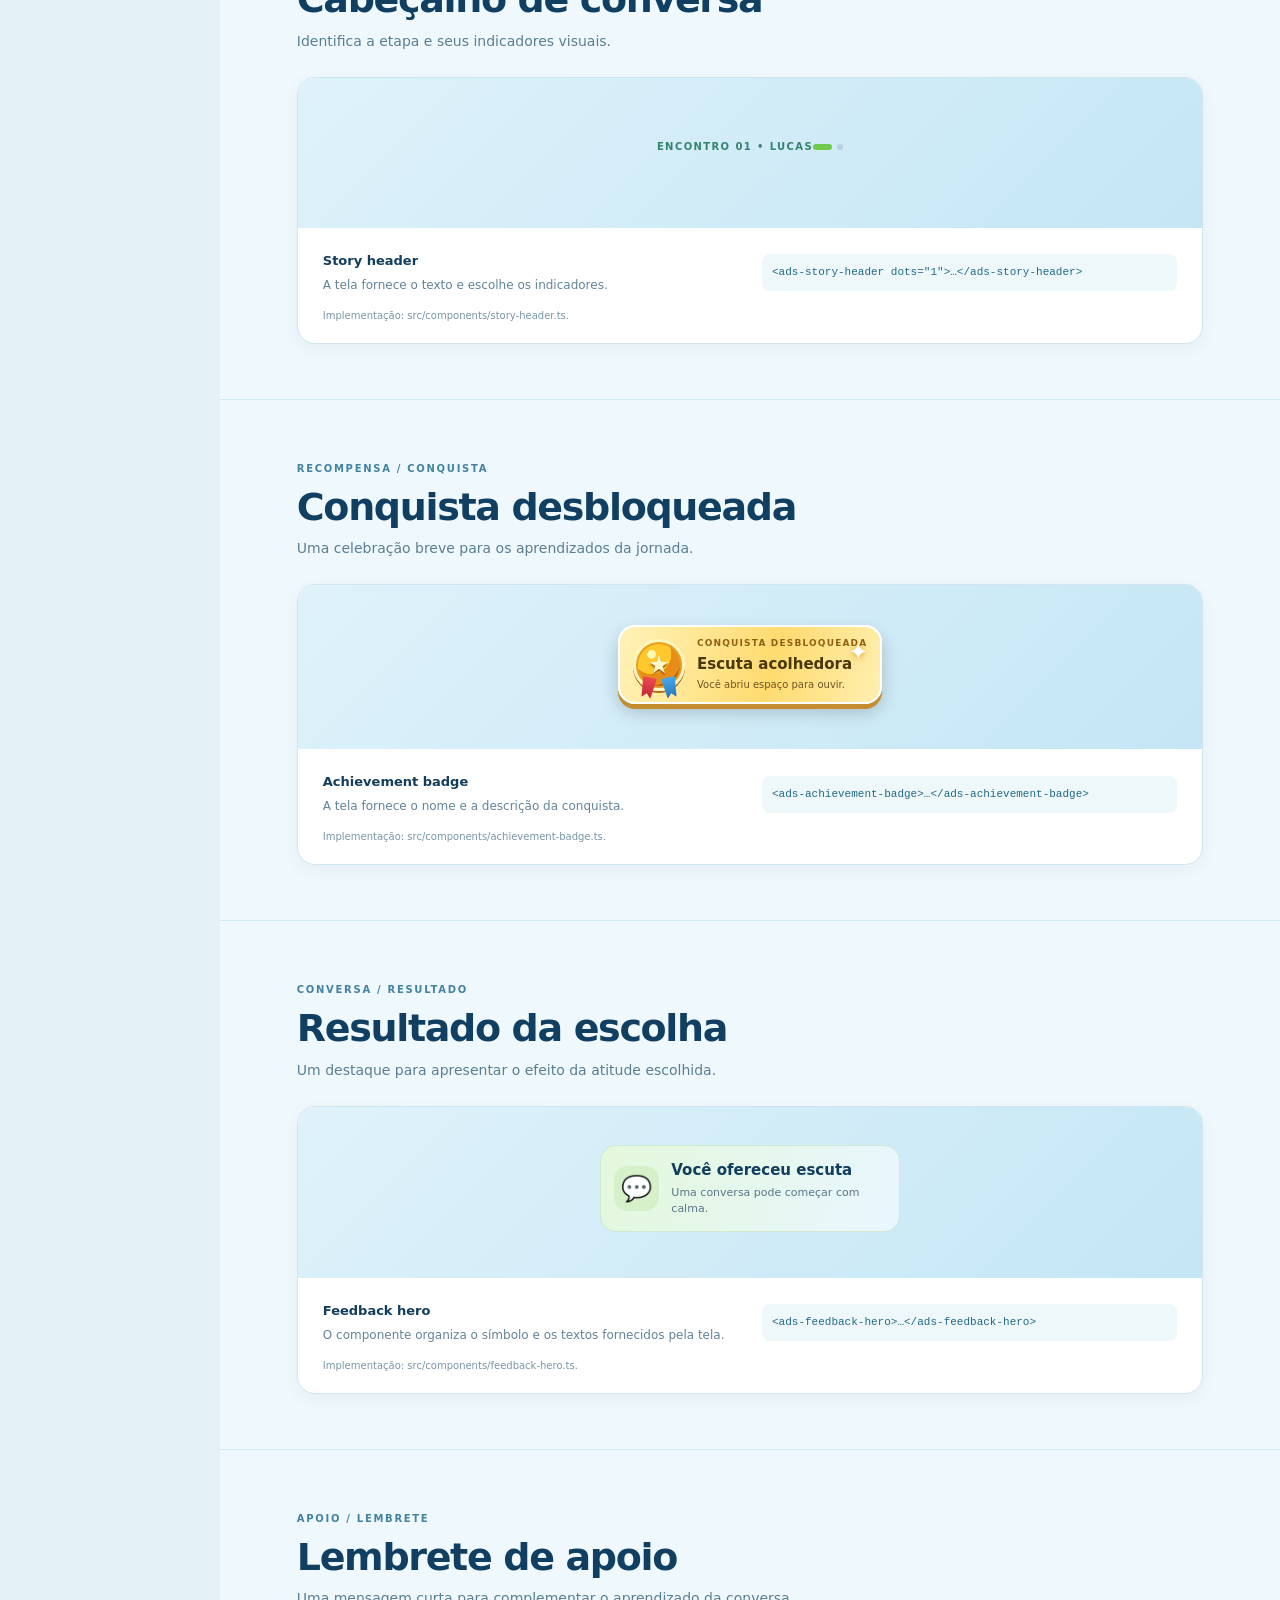
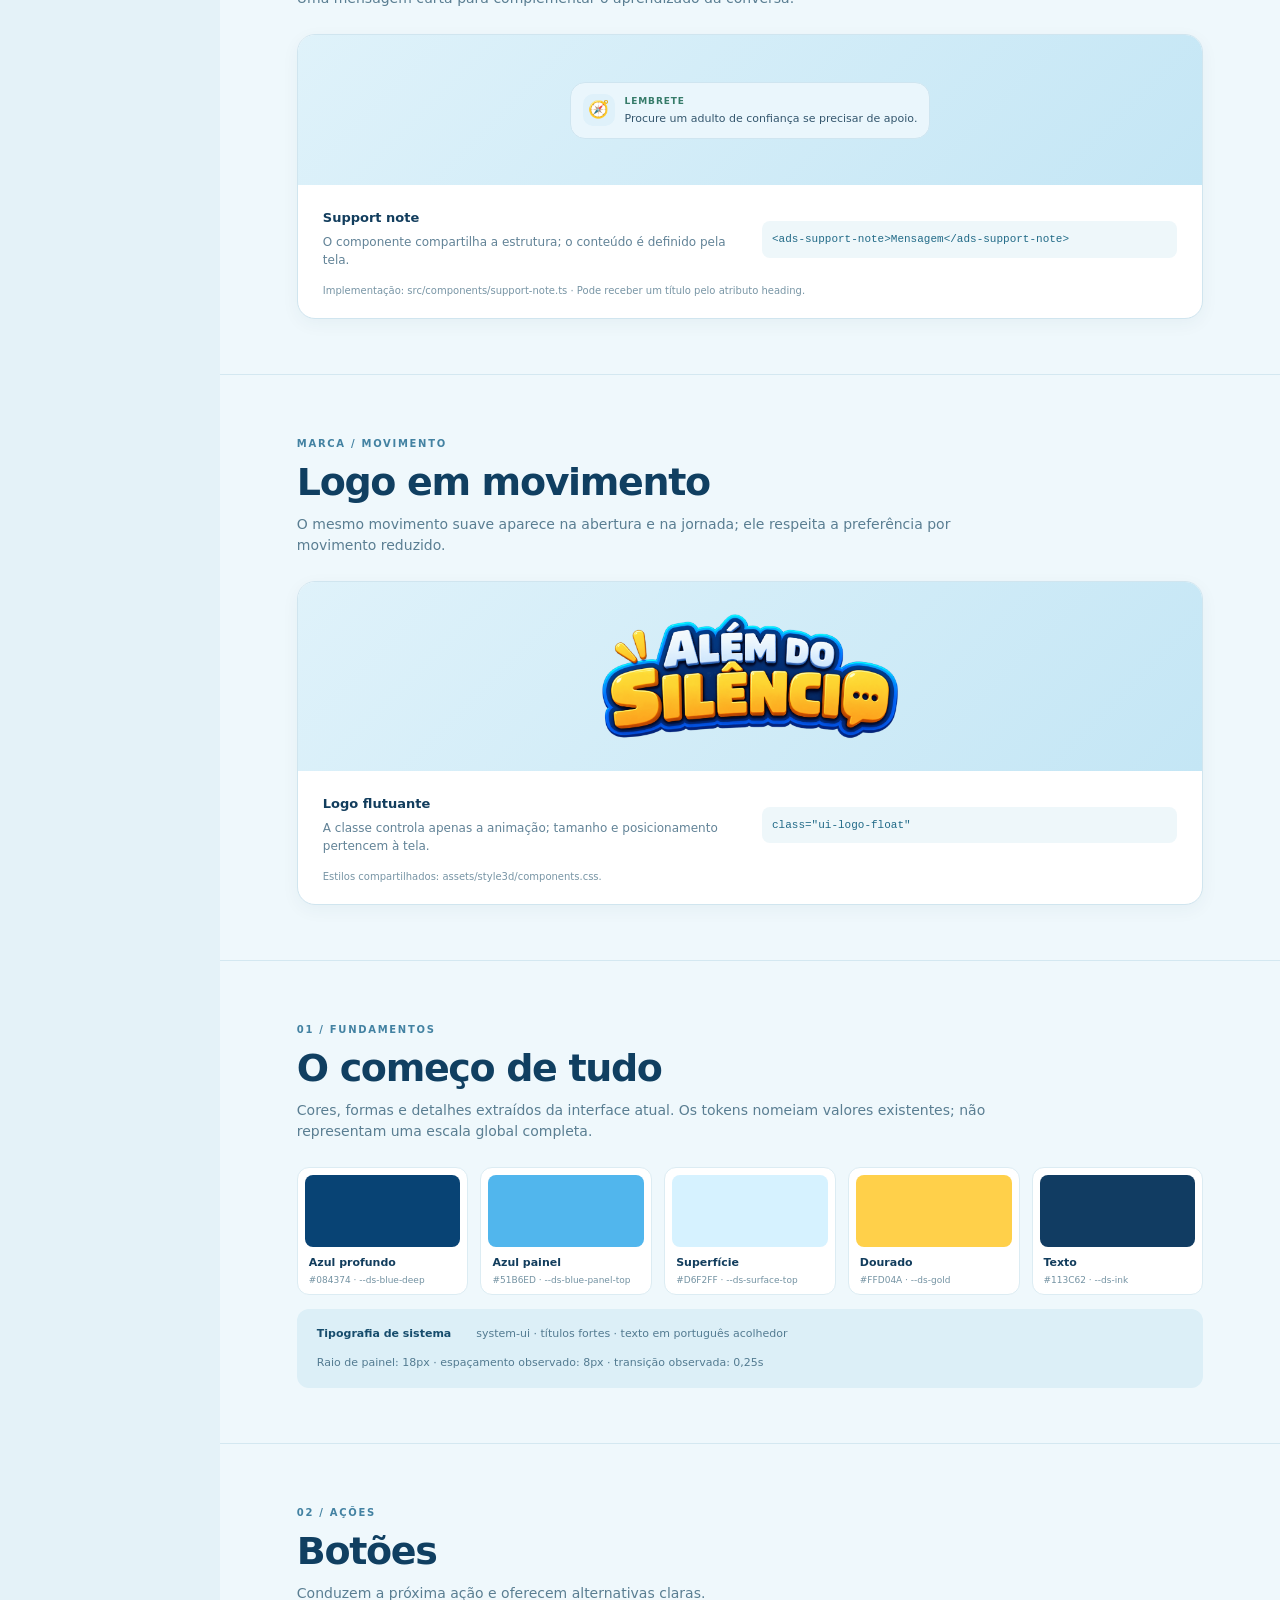
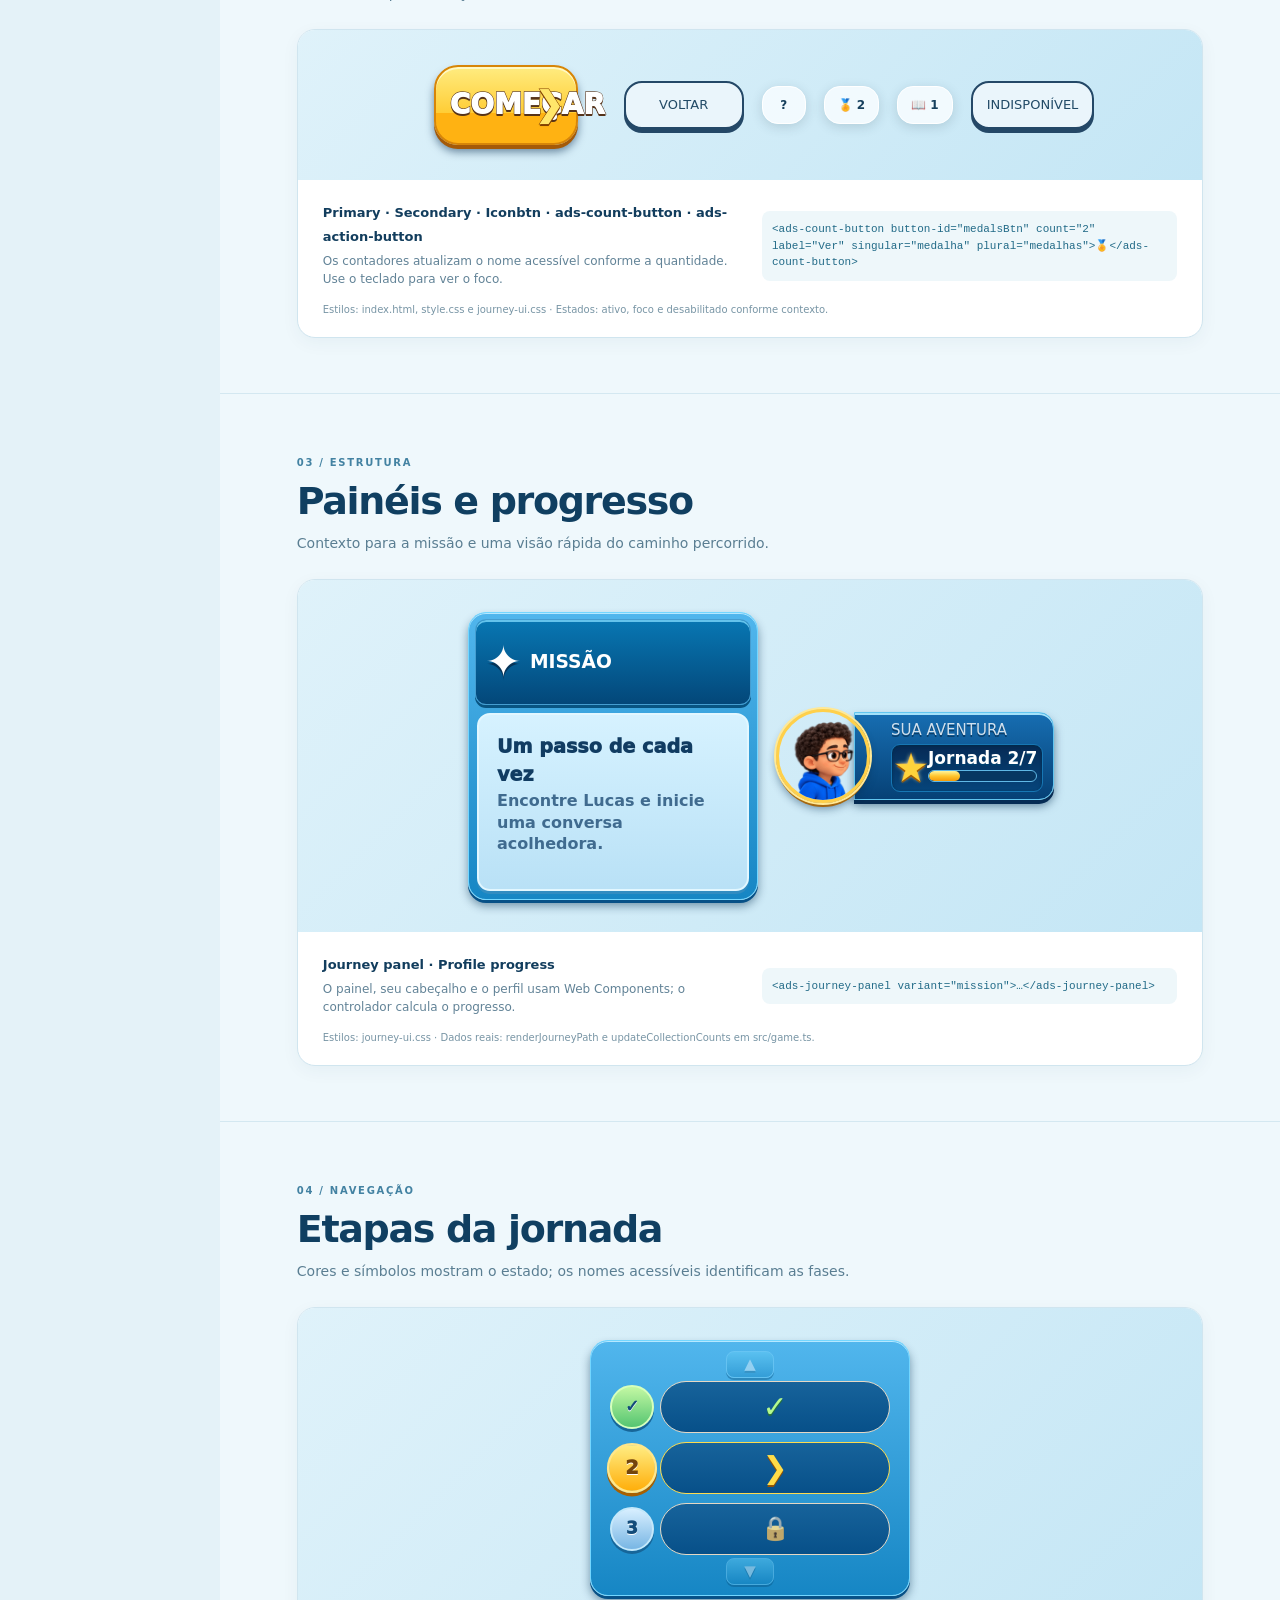
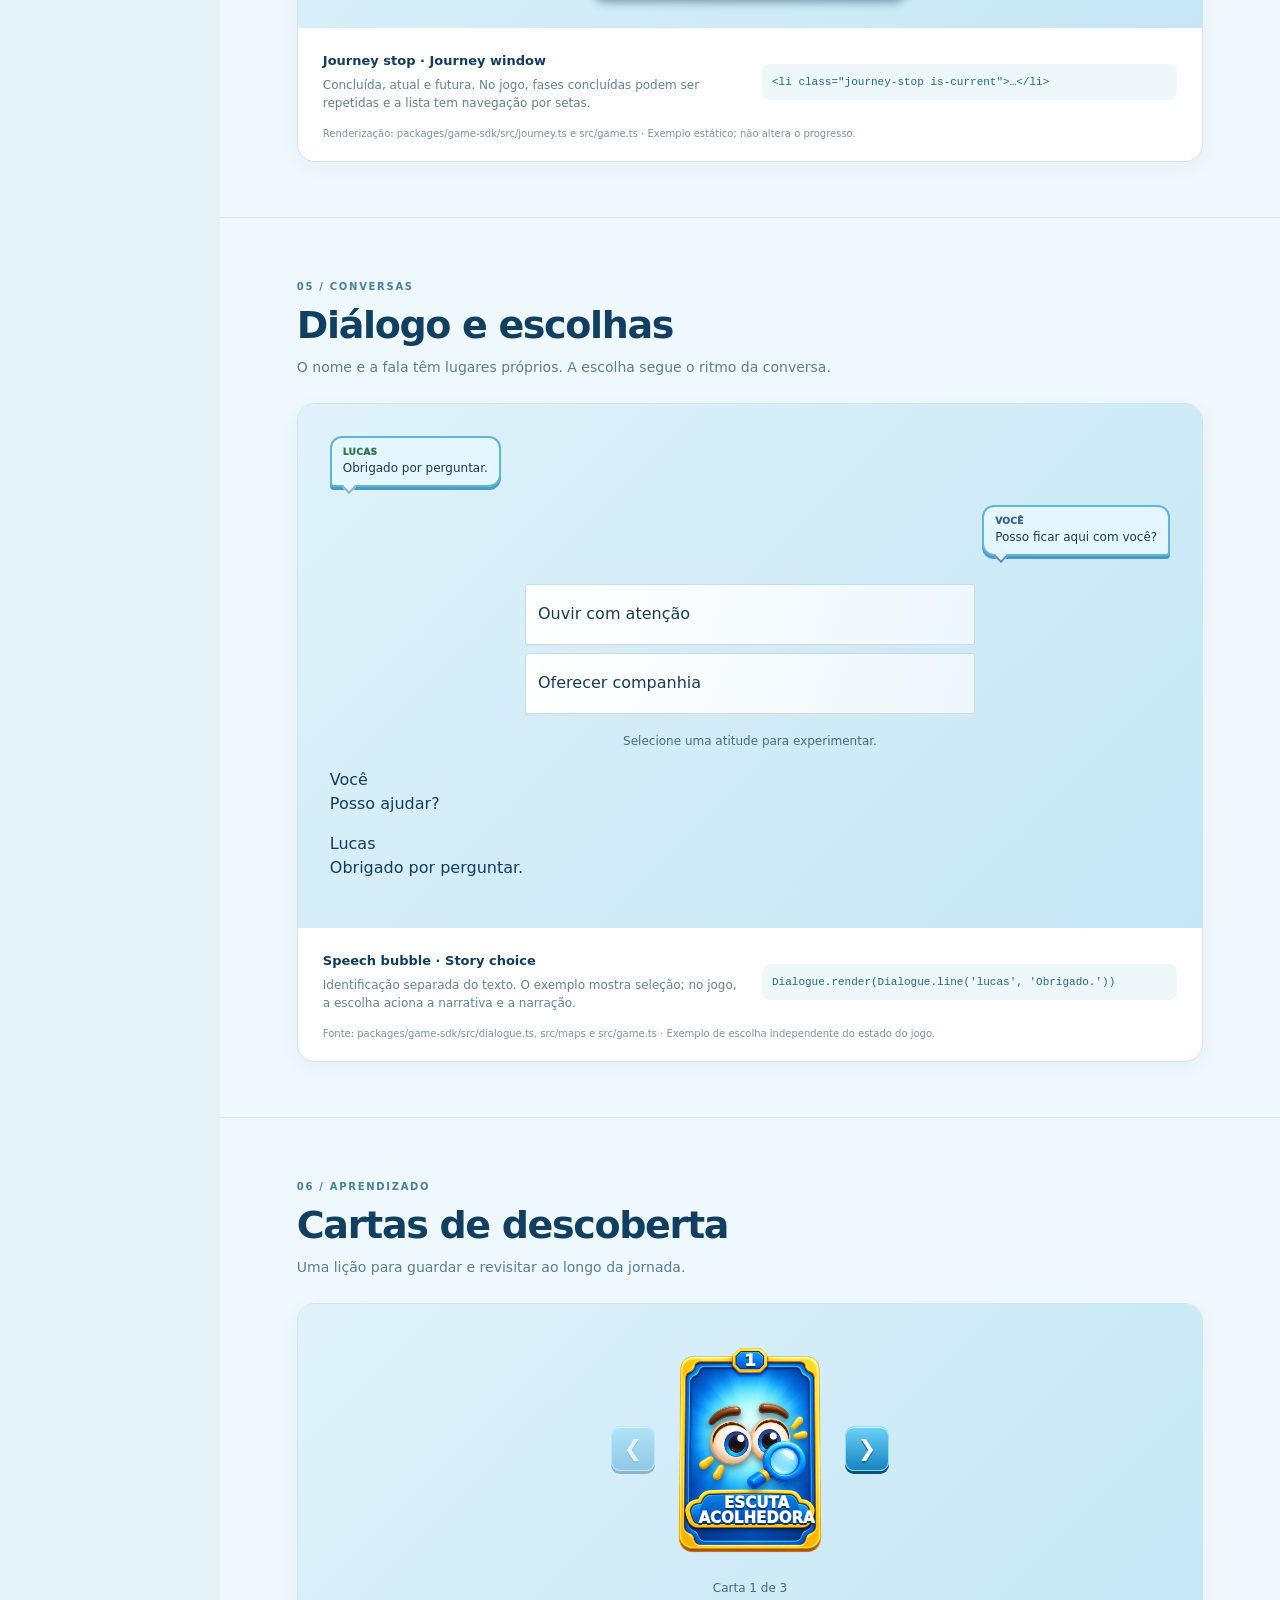
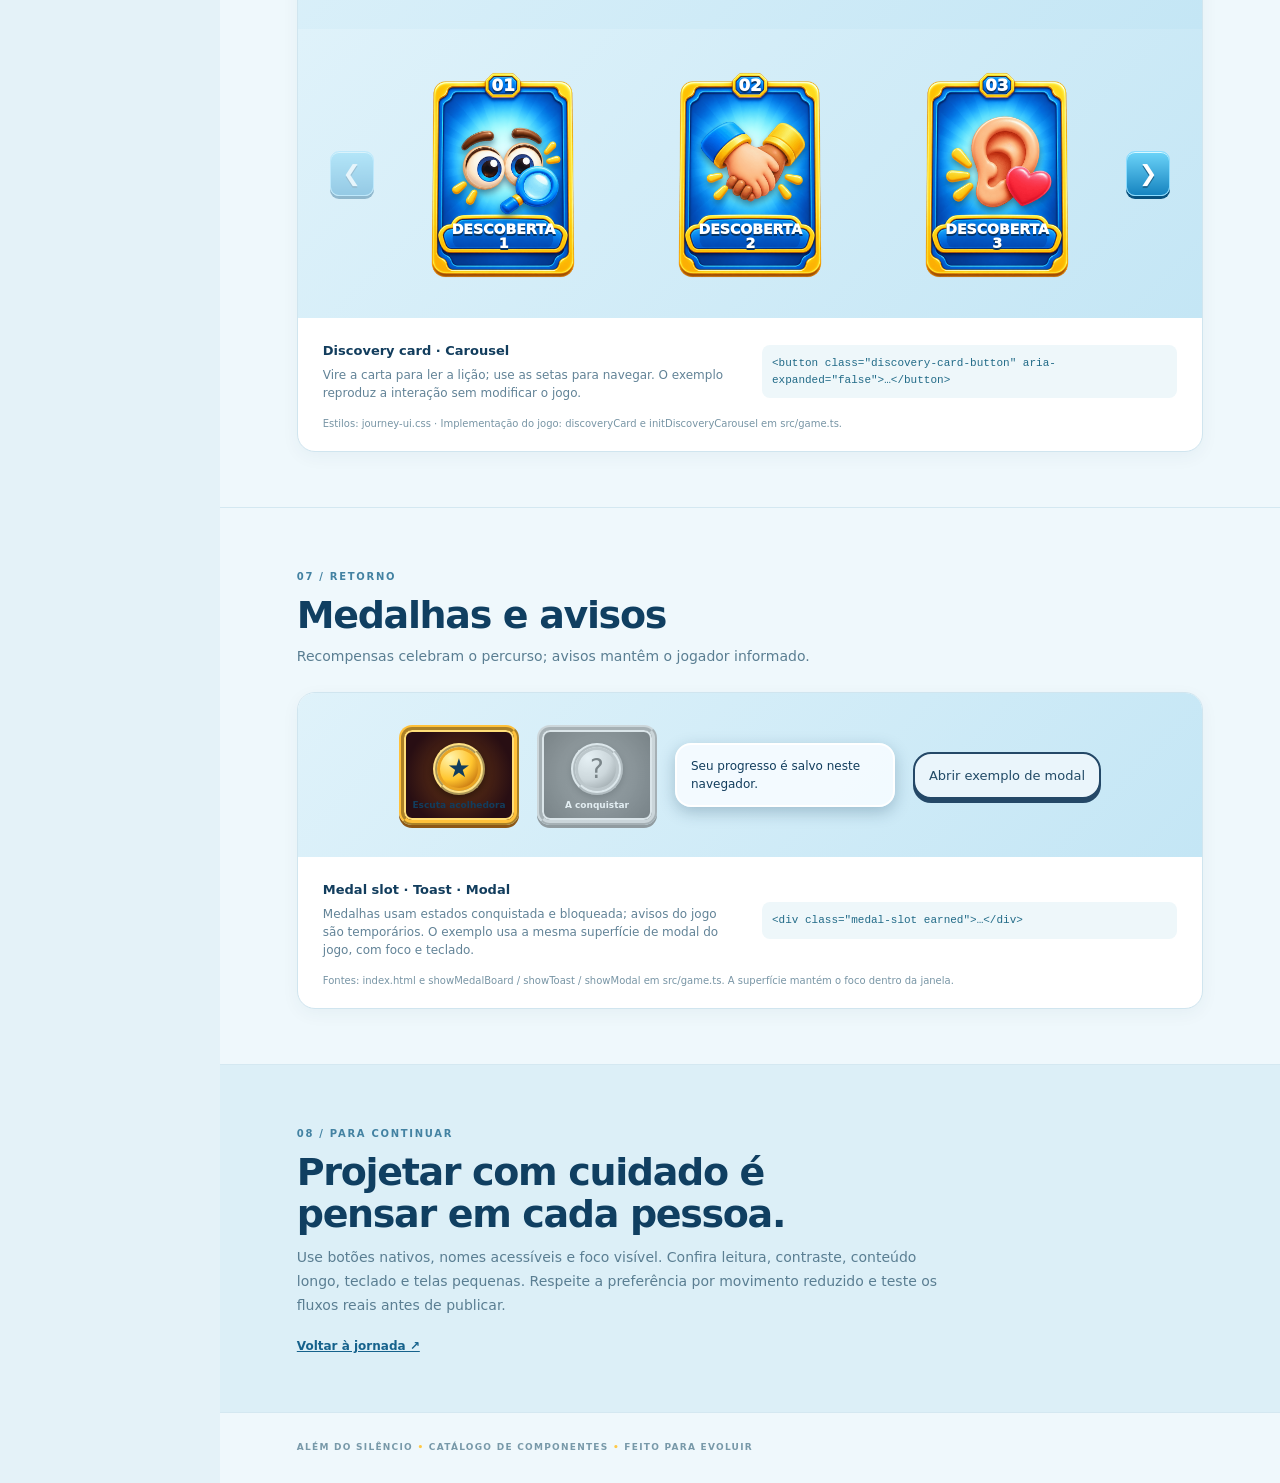
==== commit ed6f834e: "Deploy build from d69e40bdc5cce7dc6ae601d8ce54f5b9c445df6b" ====
--- a/catalogo.html
+++ b/catalogo.html
@@ -31,7 +31,7 @@
       <section class="section" aria-labelledby="support-example-title"><div class="section-head"><span>APOIO / LEMBRETE</span><h2 id="support-example-title">Lembrete de apoio</h2><p>Uma mensagem curta para complementar o aprendizado da conversa.</p></div><div class="component"><div class="demo"><ads-support-note>Procure um adulto de confiança se precisar de apoio.</ads-support-note></div><div class="details"><div><b>Support note</b><p>O componente compartilha a estrutura; o conteúdo é definido pela tela.</p></div><code>&lt;ads-support-note&gt;Mensagem&lt;/ads-support-note&gt;</code><small>Implementação: src/components/support-note.ts · Pode receber um título pelo atributo heading.</small></div></div></section>
       <section class="section" aria-labelledby="logo-example-title"><div class="section-head"><span>MARCA / MOVIMENTO</span><h2 id="logo-example-title">Logo em movimento</h2><p>O mesmo movimento suave aparece na abertura e na jornada; ele respeita a preferência por movimento reduzido.</p></div><div class="component"><div class="demo"><img class="ui-logo-float" src="assets/style3d/logo-jornada.png" alt="Além do Silêncio" style="width:min(100%,300px)"></div><div class="details"><div><b>Logo flutuante</b><p>A classe controla apenas a animação; tamanho e posicionamento pertencem à tela.</p></div><code>class="ui-logo-float"</code><small>Estilos compartilhados: assets/style3d/components.css.</small></div></div></section>
       <section id="fundamentos" class="section"><div class="section-head"><span>01 / FUNDAMENTOS</span><h2>O começo de tudo</h2><p>Cores, formas e detalhes extraídos da interface atual. Os tokens nomeiam valores existentes; não representam uma escala global completa.</p></div><div class="swatches"><div><i style="--swatch:#084374"></i><b>Azul profundo</b><small>#084374 · --ds-blue-deep</small></div><div><i style="--swatch:#51b6ed"></i><b>Azul painel</b><small>#51B6ED · --ds-blue-panel-top</small></div><div><i style="--swatch:#d6f2ff"></i><b>Superfície</b><small>#D6F2FF · --ds-surface-top</small></div><div><i style="--swatch:#ffd04a"></i><b>Dourado</b><small>#FFD04A · --ds-gold</small></div><div><i style="--swatch:#113c62"></i><b>Texto</b><small>#113C62 · --ds-ink</small></div></div><div class="foundation-note"><strong>Tipografia de sistema</strong><span>system-ui · títulos fortes · texto em português acolhedor</span><span>Raio de painel: 18px · espaçamento observado: 8px · transição observada: 0,25s</span></div></section>
-      <section id="botoes" class="section"><div class="section-head"><span>02 / AÇÕES</span><h2>Botões</h2><p>Conduzem a próxima ação e oferecem alternativas claras.</p></div><div class="component"><div class="demo demo-buttons"><div class="journey-actions"><ads-action-button variant="primary">COMEÇAR</ads-action-button></div><ads-action-button variant="secondary">VOLTAR</ads-action-button><button class="iconbtn" type="button" aria-label="Ajuda">?</button><ads-action-button variant="secondary" disabled>INDISPONÍVEL</ads-action-button></div><div class="details"><div><b>Primary · Secondary · Iconbtn · ads-action-button</b><p>Use botões nativos; a ação principal muda conforme o contêiner. Acesse pelo teclado para ver o foco.</p></div><code>&lt;ads-action-button variant="primary"&gt;COMEÇAR&lt;/ads-action-button&gt;</code><small>Estilos: index.html, style.css e journey-ui.css · Estados: ativo, foco e desabilitado conforme contexto.</small></div></div></section>
+      <section id="botoes" class="section"><div class="section-head"><span>02 / AÇÕES</span><h2>Botões</h2><p>Conduzem a próxima ação e oferecem alternativas claras.</p></div><div class="component"><div class="demo demo-buttons"><div class="journey-actions"><ads-action-button variant="primary">COMEÇAR</ads-action-button></div><ads-action-button variant="secondary">VOLTAR</ads-action-button><button class="iconbtn" type="button" aria-label="Ajuda">?</button><ads-count-button button-id="catalogMedals" count="2" label="Ver" singular="medalha" plural="medalhas">🏅</ads-count-button><ads-count-button button-id="catalogKnowledge" count="1" label="Ver" singular="conhecimento" plural="conhecimentos">📖</ads-count-button><ads-action-button variant="secondary" disabled>INDISPONÍVEL</ads-action-button></div><div class="details"><div><b>Primary · Secondary · Iconbtn · ads-count-button · ads-action-button</b><p>Os contadores atualizam o nome acessível conforme a quantidade. Use o teclado para ver o foco.</p></div><code>&lt;ads-count-button button-id="medalsBtn" count="2" label="Ver" singular="medalha" plural="medalhas"&gt;🏅&lt;/ads-count-button&gt;</code><small>Estilos: index.html, style.css e journey-ui.css · Estados: ativo, foco e desabilitado conforme contexto.</small></div></div></section>
       <section id="paineis" class="section"><div class="section-head"><span>03 / ESTRUTURA</span><h2>Painéis e progresso</h2><p>Contexto para a missão e uma visão rápida do caminho percorrido.</p></div><div class="component"><div class="demo demo-panel"><ads-journey-panel variant="mission" heading-id="sample-mission"><ads-panel-heading><span aria-hidden="true">✦</span><h3 id="sample-mission">MISSÃO</h3></ads-panel-heading><div class="mission-body"><strong>Um passo de cada vez</strong><p>Encontre Lucas e inicie uma conversa acolhedora.</p></div></ads-journey-panel><ads-journey-profile label="Jornada 2/7" progress="28.6"></ads-journey-profile></div><div class="details"><div><b>Journey panel · Profile progress</b><p>O painel, seu cabeçalho e o perfil usam Web Components; o controlador calcula o progresso.</p></div><code>&lt;ads-journey-panel variant="mission"&gt;…&lt;/ads-journey-panel&gt;</code><small>Estilos: journey-ui.css · Dados reais: renderJourneyPath e updateCollectionCounts em src/game.ts.</small></div></div></section>
       <section id="etapas" class="section"><div class="section-head"><span>04 / NAVEGAÇÃO</span><h2>Etapas da jornada</h2><p>Cores e símbolos mostram o estado; os nomes acessíveis identificam as fases.</p></div><div class="component"><div class="demo"><ads-journey-window><div class="journey-track journey-panel catalog-track"><button class="journey-arrow" type="button" data-journey-previous aria-label="Mostrar mapas anteriores">▲</button><ol class="journey-stops"><li class="journey-stop is-done" aria-label="Quadra: concluída"><span class="journey-node">✓</span><span class="journey-stop-copy"><strong>Quadra</strong><em>Concluída</em></span></li><li class="journey-stop is-current" aria-label="Corredor: fase atual"><span class="journey-node">2</span><span class="journey-stop-copy"><strong>Corredor</strong><em>Fase atual</em></span></li><li class="journey-stop" aria-label="Acolhimento: próxima fase"><span class="journey-node">3</span><span class="journey-stop-copy"><strong>Acolhimento</strong><em>Próxima fase</em></span></li></ol><button class="journey-arrow" type="button" data-journey-next aria-label="Mostrar próximos mapas">▼</button></div></ads-journey-window></div><div class="details"><div><b>Journey stop · Journey window</b><p>Concluída, atual e futura. No jogo, fases concluídas podem ser repetidas e a lista tem navegação por setas.</p></div><code>&lt;li class="journey-stop is-current"&gt;…&lt;/li&gt;</code><small>Renderização: packages/game-sdk/src/journey.ts e src/game.ts · Exemplo estático; não altera o progresso.</small></div></div></section>
       <section id="dialogo" class="section"><div class="section-head"><span>05 / CONVERSAS</span><h2>Diálogo e escolhas</h2><p>O nome e a fala têm lugares próprios. A escolha segue o ritmo da conversa.</p></div><div class="component"><div class="demo dialogue-demo"><div id="characterSpeech"><div class="speech-bubble character"><span>Lucas</span><p>Obrigado por perguntar.</p></div></div><div id="playerSpeech"><div class="speech-bubble player"><span>Você</span><p>Posso ficar aqui com você?</p></div></div><div class="story-choices" role="group" aria-label="Exemplo de escolhas"><ads-story-choice aria-pressed="false">Ouvir com atenção</ads-story-choice><ads-story-choice aria-pressed="false">Oferecer companhia</ads-story-choice></div><p class="demo-feedback" aria-live="polite">Selecione uma atitude para experimentar.</p><ads-dialogue-exchange><div class="speech-bubble player" data-speaker="player"><span class="speech-speaker">Você</span><p data-dialogue-text>Posso ajudar?</p></div><div class="speech-bubble character" data-speaker="lucas"><span class="speech-speaker">Lucas</span><p data-dialogue-text>Obrigado por perguntar.</p></div></ads-dialogue-exchange></div><div class="details"><div><b>Speech bubble · Story choice</b><p>Identificação separada do texto. O exemplo mostra seleção; no jogo, a escolha aciona a narrativa e a narração.</p></div><code>Dialogue.render(Dialogue.line('lucas', 'Obrigado.'))</code><small>Fonte: packages/game-sdk/src/dialogue.ts, src/maps e src/game.ts · Exemplo de escolha independente do estado do jogo.</small></div></div></section>
--- a/assets/style3d/journey-ui.css
+++ b/assets/style3d/journey-ui.css
@@ -12,7 +12,7 @@
 #modal:not(.completion-modal):not(.medal-board-modal) #modalCard{border:3px solid #4da8dc!important;border-radius:18px!important;box-shadow:0 7px 0 #073763,0 18px 40px #05284777!important;background:#f3faff!important;color:#163d5c}
 #modal:not(.completion-modal) .collection-heading h2{color:#104d7b}
 #modal:not(.completion-modal) .journal-empty{background:#deeffa;border-radius:12px;color:#315b79}
-@media (orientation:portrait){
+@media (orientation:portrait) and (min-width:768px){
  .journey-screen{overflow:auto!important;display:flex!important;flex-direction:column;min-height:100%;height:auto!important}
  .journey-top{flex:none}.journey-layout{flex:1;display:grid;grid-template-columns:1fr;grid-template-rows:auto auto auto;gap:10px;padding:8px 12px;align-items:stretch}
  .journey-center{grid-row:1;height:auto;gap:8px}.journey-scene{height:30vh;min-height:150px}.journey-actions .primary{width:100%}
@@ -42,7 +42,7 @@
 .journey-track{height:88%}.journey-stops{gap:clamp(4px,1vh,9px);padding:8px!important}.journey-stop-copy,.journey-stop:nth-child(n) .journey-stop-copy{background:linear-gradient(#17659d,#075087)!important;border:2px solid #57b5e0;border-radius:18px!important;padding:4px 10px!important}.journey-stop.is-current .journey-stop-copy{background:linear-gradient(#1264a2,#054679)!important;border-color:#ffdb4d!important}.journey-stop .journey-node{border:3px solid #c4e8fa!important;background:linear-gradient(#d8efff,#78b6e4)!important;color:#124c7a!important;box-shadow:0 3px #176699!important}.journey-stop.is-current .journey-node{background:linear-gradient(#ffed83,#ffae0a)!important;border-color:#ffe68a!important;color:#74450b!important;box-shadow:0 3px #a86000!important}.journey-stop.is-done .journey-node{background:linear-gradient(#c3f8a3,#55c571)!important;border-color:#d6ffbc!important}
 .journey-bottom{margin:4px auto clamp(5px,1vh,10px);width:min(72%,1000px);padding:5px!important;background:linear-gradient(#125b95,#053364)!important;border:3px solid #2c91c9!important;border-radius:24px!important;box-shadow:inset 0 2px #67bce7,0 5px 0 #062644,0 8px 12px #06233e99!important;gap:2px}.journey-nav{border:0;border-right:2px solid #082e55;border-radius:0;background:transparent;font-size:clamp(10px,1.5vw,16px);text-shadow:0 2px #073053}.journey-nav:last-child{border:0}.journey-nav span{font-size:clamp(20px,4vh,35px);vertical-align:middle;filter:drop-shadow(0 2px #032b4c)}.journey-nav.active{border:2px solid #61e8ff;border-radius:15px;background:linear-gradient(#00c5fc,#0074d2);box-shadow:inset 0 2px #c2faff,0 0 10px #00dfff}
 @media(max-height:420px){.journey-profile img{width:38px;height:38px}.journey-title{font-size:22px!important}.journey-scene{height:70%}.journey-actions .primary{padding:5px}.panel-heading span{font-size:22px}.mission-body{padding:6px;margin:5px}.journey-bottom{margin:2px auto;padding:2px!important}.journey-nav span{font-size:20px}}
-@media(orientation:portrait){.journey-layout{grid-template-columns:1fr}.journey-scene[data-map="quadra"]{height:30vh;min-height:180px}.journey-actions .primary{width:80%}.journey-bottom{width:calc(100% - 16px);margin:4px 8px}.journey-track{height:auto}.journey-profile{min-width:0}.journey-title{font-size:20px!important}}
+@media(orientation:portrait) and (min-width:768px){.journey-layout{grid-template-columns:1fr}.journey-scene[data-map="quadra"]{height:30vh;min-height:180px}.journey-actions .primary{width:80%}.journey-bottom{width:calc(100% - 16px);margin:4px 8px}.journey-track{height:auto}.journey-profile{min-width:0}.journey-title{font-size:20px!important}}
 /* Acabamento compartilhado inspirado no protótipo aprovado. */
 .journey-profile{position:relative;min-width:clamp(150px,20vw,270px);padding:0;border:0;background:none;box-shadow:none;overflow:visible}
 .journey-profile img{position:relative;z-index:2;flex:none;width:clamp(48px,12vh,94px);height:clamp(48px,12vh,94px);border:3px solid #f5c545;box-shadow:0 2px 0 #99641a,0 0 0 2px #fff2ba,0 4px 7px #052947aa}
@@ -64,8 +64,8 @@
 #modal:not(.completion-modal):not(.medal-board-modal) .primary,#learningScroll .primary{border:1px solid #cc850d!important;border-radius:12px!important;background:linear-gradient(#ffe984,#ffbf21)!important;color:#583413!important;box-shadow:inset 0 1px #fff8c4,0 3px 0 #ab6208!important}
 #modal:not(.completion-modal):not(.medal-board-modal) .secondary,#learningScroll .secondary{border:1px solid #4da4ce!important;border-radius:12px!important;background:linear-gradient(#e9f8ff,#b8e1f6)!important;color:#164a6e!important;box-shadow:inset 0 1px white,0 3px 0 #3981ac!important}
 @media(max-height:420px){.journey-profile img{width:42px;height:42px}.journey-profile .profile-card{padding-top:3px;padding-bottom:3px}.profile-progress{min-height:25px;padding-top:2px;padding-bottom:2px}.profile-star{font-size:22px}.journey-track{max-height:100%}.journey-stop-copy,.journey-stop:nth-child(n) .journey-stop-copy{min-height:21px}.journey-actions .primary{padding-top:6px;padding-bottom:6px}.journey-nav span{width:25px;height:25px}}
-@media(orientation:portrait){.journey-profile{min-width:145px}.journey-profile img{width:48px;height:48px}.journey-bottom{width:calc(100% - 16px)}.journey-track{max-height:26vh}.journey-actions .primary{width:80%}}
-@media(orientation:portrait){.journey-nav{flex-direction:column;gap:2px;white-space:normal;font-size:clamp(7px,2.2vw,9px)}.journey-nav span{width:26px;height:26px}}
+@media(orientation:portrait) and (min-width:768px){.journey-profile{min-width:145px}.journey-profile img{width:48px;height:48px}.journey-bottom{width:calc(100% - 16px)}.journey-track{max-height:26vh}.journey-actions .primary{width:80%}}
+@media(orientation:portrait) and (min-width:768px){.journey-nav{flex-direction:column;gap:2px;white-space:normal;font-size:clamp(7px,2.2vw,9px)}.journey-nav span{width:26px;height:26px}}
 #stickBase,#stickRightBase{border:2px solid #81d5f4!important;background:linear-gradient(#1674a9bb,#06426fbb)!important;box-shadow:inset 0 2px 8px #bcecff88,0 4px 0 #07385f!important}
 #stick,#stickRight{background:linear-gradient(#e8faff,#84ceec)!important;border:1px solid #d6f5ff!important;box-shadow:0 3px 0 #226f9a!important}
 #playerSpeech .speech-bubble,#characterSpeech .speech-bubble,#characterSpeech .story-quote,#playerSpeech .story-choice{border-color:#60b5df!important;background:#e4f6ff!important;box-shadow:0 3px 0 #4a9ac4!important}
@@ -81,13 +81,13 @@
 @keyframes collection-slide{from{opacity:0;transform:translateX(18px)}to{opacity:1;transform:translateX(0)}}
 @media(prefers-reduced-motion:reduce){.journey-collection{animation:none}}
 @media(max-height:420px){.journey-track .panel-heading{min-height:35px}.journey-track .map-icon{width:46px;height:46px}.journey-stop-copy,.journey-stop:nth-child(n) .journey-stop-copy{min-height:25px}.journey-arrow{height:18px}.journey-collection{padding:6px}.collection-slide-heading{padding:4px 10px}.collection-slide-content{margin-top:5px;padding:6px}}
-@media(orientation:portrait){.journey-track{max-height:none}.journey-collection{width:calc(100% - 24px);min-height:50vh;margin:8px 12px;flex:1}.journey-track .panel-heading{padding-left:70px}}
+@media(orientation:portrait) and (min-width:768px){.journey-track{max-height:none}.journey-collection{width:calc(100% - 24px);min-height:50vh;margin:8px 12px;flex:1}.journey-track .panel-heading{padding-left:70px}}
 .journey-title{width:clamp(155px,28vw,410px);height:clamp(58px,14vh,125px);margin:0;display:flex;align-items:center;justify-content:center;-webkit-text-stroke:0!important;animation:logo-float 4s ease-in-out infinite}
 .journey-title img{display:block;width:100%;height:100%;object-fit:contain;filter:drop-shadow(0 4px 2px #06335888)}
 @keyframes logo-float{0%,100%{transform:translateY(0)}50%{transform:translateY(-5px)}}
 @media(prefers-reduced-motion:reduce){.journey-title{animation:none}}
 @media(max-height:420px){.journey-title{height:49px;width:clamp(130px,25vw,260px)}}
-@media(orientation:portrait){.journey-title{width:clamp(125px,36vw,220px);height:65px}}
+@media(orientation:portrait) and (min-width:768px){.journey-title{width:clamp(125px,36vw,220px);height:65px}}
 /* Cartas de lições e momento de recompensa após a fala do BraIAn. */
 #discoveryRewards[hidden]{display:none!important}
 #learningScroll.is-summary{width:min(860px,calc(100% - 24px));max-height:calc(100% - 20px);border:2px solid #50a8da!important;border-radius:18px!important;background:radial-gradient(circle at 50% 40%,#16659a,#082d50 78%)!important;color:#fff;box-shadow:0 8px 30px #041b32bb,0 0 0 100vmax #061a2bdc!important;overflow:hidden}
@@ -109,7 +109,7 @@
 .discovery-notes{margin-top:18px;color:#215575}.discovery-notes>summary{cursor:pointer;font-weight:800;padding:9px;border-radius:9px;background:#abd9ee}.discovery-notes .journal-entry{margin-top:8px}
 .collection-slide-content .discovery-grid{grid-template-columns:repeat(auto-fit,minmax(115px,155px))}.collection-slide-content .discovery-card{box-shadow:0 3px 0 #34759b}
 @media(max-height:420px){#learningScroll.is-summary .learning-scroll-title{padding:5px}.discovery-reward-art img{max-height:25vh}#discoveryRewards{padding:5px 10px}.discovery-reward-list{max-height:48vh}.discovery-card summary{min-height:90px}.discovery-card-art{min-height:42px;font-size:30px}#learningScroll.is-summary #learningScrollActions{padding:5px}#learningScroll.is-summary #learningScrollActions .primary,#learningScroll.is-summary #learningScrollActions .secondary{padding:6px}}
-@media(orientation:portrait){#discoveryRewards{flex-direction:column}.discovery-reward-art{flex:0 0 auto}.discovery-reward-art img{height:18vh}.discovery-reward-list{width:100%;max-height:42vh}.discovery-grid{grid-template-columns:repeat(2,minmax(0,1fr))}}
+@media(orientation:portrait) and (min-width:768px){#discoveryRewards{flex-direction:column}.discovery-reward-art{flex:0 0 auto}.discovery-reward-art img{height:18vh}.discovery-reward-list{width:100%;max-height:42vh}.discovery-grid{grid-template-columns:repeat(2,minmax(0,1fr))}}
 #discoveryRewards{position:relative}.discovery-card.is-arriving{visibility:hidden}.discovery-card.discovery-flight{position:absolute;z-index:5;pointer-events:none;transform-origin:center;overflow:hidden}.discovery-card.discovery-flight summary{height:100%;min-height:0}.discovery-card.discovery-flight p{display:none}
 /* O perfil da jornada permanece visível durante as fases. */
 #topbar{padding:clamp(5px,1vh,10px) clamp(8px,2vw,20px)!important;align-items:flex-start}
@@ -145,7 +145,7 @@
 @keyframes discovery-float{0%,100%{transform:translateY(0)}50%{transform:translateY(-4px)}}
 @media(prefers-reduced-motion:reduce){.discovery-card{animation:none!important}.discovery-card-flip{transition:none}}
 @media(max-height:420px){.discovery-card-button{height:clamp(145px,39vh,180px)}.discovery-grid{gap:10px}.discovery-number{height:20px;font-size:11px}.discovery-back-icon{font-size:20px}.discovery-card-name{min-height:25px;margin-bottom:5px}.discovery-lesson{font-size:9px}}
-@media(orientation:portrait){.discovery-card-button{height:210px}.discovery-lesson{font-size:11px}}
+@media(orientation:portrait) and (min-width:768px){.discovery-card-button{height:210px}.discovery-lesson{font-size:11px}}
 /* A moldura flutua dentro da área de toque, que permanece estável. */
 .discovery-card{animation:none!important}.discovery-card-flip{animation:discovery-inner-float 3.8s ease-in-out infinite}.discovery-card:nth-child(2n) .discovery-card-flip{animation-delay:-1.2s}.discovery-card:nth-child(3n) .discovery-card-flip{animation-delay:-2.3s}.discovery-card.is-flipped .discovery-card-flip,.discovery-flight .discovery-card-flip{animation:none}
 @keyframes discovery-inner-float{0%,100%{translate:0 0}50%{translate:0 -4px}}
@@ -165,7 +165,7 @@
 .discovery-lesson{position:absolute;left:14%;top:49%;width:72%;height:27%;margin:0;padding:3px;border:0;border-radius:0;background:transparent;color:#fff;font-size:clamp(10px,1vw,12px);line-height:1.22;text-align:center;overflow:auto;scrollbar-width:thin;scrollbar-color:#55a8d1 transparent}
 .discovery-card.discovery-flight .discovery-card-button{height:100%!important;aspect-ratio:auto}
 @media(max-height:420px){.discovery-grid{grid-template-columns:repeat(auto-fit,minmax(125px,150px))}.discovery-card-button{height:auto!important}.discovery-card-name{font-size:10px}.discovery-lesson{font-size:9px}}
-@media(orientation:portrait){.discovery-grid,.collection-slide-content .discovery-grid{grid-template-columns:repeat(2,minmax(0,1fr))}.discovery-card-button{height:auto!important}.discovery-lesson{font-size:11px}}
+@media(orientation:portrait) and (min-width:768px){.discovery-grid,.collection-slide-content .discovery-grid{grid-template-columns:repeat(2,minmax(0,1fr))}.discovery-card-button{height:auto!important}.discovery-lesson{font-size:11px}}
 .collection-slide-content .discovery-card{box-shadow:none!important}
 /* Carrossel de descobertas: três cartas e navegação de uma em uma. */
 .discovery-carousel{display:grid;grid-template-columns:clamp(28px,4vw,44px) minmax(0,1fr) clamp(28px,4vw,44px);gap:clamp(4px,1vw,12px);align-items:center;width:100%}
@@ -174,11 +174,11 @@
 .discovery-carousel-arrow{display:grid;place-items:center;width:clamp(28px,4vw,44px);height:clamp(32px,5vh,48px);padding:0;border:1px solid #8bdcff;border-radius:9px;background:linear-gradient(#6cd4f9,#1684c0);box-shadow:inset 0 1px #d9f8ff,0 3px 0 #07517e;color:#fff;text-shadow:0 2px #1d6790;font-size:clamp(14px,2vw,22px);cursor:pointer}.discovery-carousel-arrow:disabled{opacity:.35;cursor:default}.discovery-carousel-arrow:focus-visible{outline:3px solid #fff174;outline-offset:2px}
 .discovery-reward-list{overflow:visible;max-height:none}.discovery-carousel .discovery-card-name{font-size:clamp(8px,1.1vw,15px)}.discovery-carousel .discovery-lesson{font-size:clamp(9px,1vw,12px)}
 @media(max-height:420px){.discovery-carousel .discovery-card{max-width:145px}.discovery-carousel-arrow{height:30px}}
-@media(orientation:portrait){.discovery-carousel .discovery-grid,.collection-slide-content .discovery-carousel .discovery-grid{grid-template-columns:repeat(3,minmax(0,1fr));gap:4px}.discovery-carousel .discovery-card-name{font-size:8px}.discovery-carousel .discovery-lesson{font-size:9px}}
+@media(orientation:portrait) and (min-width:768px){.discovery-carousel .discovery-grid,.collection-slide-content .discovery-carousel .discovery-grid{grid-template-columns:repeat(3,minmax(0,1fr));gap:4px}.discovery-carousel .discovery-card-name{font-size:8px}.discovery-carousel .discovery-lesson{font-size:9px}}
 /* As três cartas cabem na área central em telas horizontais baixas. */
 .collection-slide-content .discovery-carousel .discovery-card{max-width:clamp(90px,calc(66.67vh - 223px),190px)}
 .discovery-reward-list .discovery-carousel .discovery-card{max-width:clamp(85px,25vh,190px)}
-@media(orientation:portrait){.collection-slide-content .discovery-carousel .discovery-card,.discovery-reward-list .discovery-carousel .discovery-card{max-width:190px}}
+@media(orientation:portrait) and (min-width:768px){.collection-slide-content .discovery-carousel .discovery-card,.discovery-reward-list .discovery-carousel .discovery-card{max-width:190px}}
 /* Mais espaço para as cartas na recompensa em celular horizontal. */
 @media(orientation:landscape){
  #learningScroll.is-summary{height:min(520px,calc(100% - 20px));max-height:calc(100% - 20px)}
@@ -244,7 +244,7 @@
 .reward-stage{position:relative;flex:0 0 clamp(155px,27vw,240px);height:clamp(190px,43vh,300px);display:flex;align-items:flex-start;justify-content:center}.reward-glow{position:absolute;inset:0;background:radial-gradient(ellipse at 50% 70%,#fffad7 0,#ffe46ba6 22%,#ffcf3333 46%,transparent 70%)}.reward-card{position:relative;z-index:2;width:48%;max-width:125px}.gift-box{position:absolute;z-index:3;bottom:2%;left:22%;width:56%;height:31%;filter:drop-shadow(0 6px 4px #001c39aa)}.gift-body{position:absolute;inset:18% 5% 0;border:3px solid #036198;border-radius:4px 4px 12px 12px;background:linear-gradient(90deg,#078dd3 0 36%,#ffc62a 36% 62%,#079de3 62%);box-shadow:inset 0 3px #75dcff}.gift-lid{position:absolute;z-index:2;left:0;right:0;top:8%;height:25%;border:3px solid #006a9e;border-radius:5px;background:linear-gradient(90deg,#14b3ed 0 36%,#ffd641 36% 62%,#10a8ea 62%);transform:rotate(-5deg);box-shadow:inset 0 3px #97eaff}.gift-bow{position:absolute;z-index:3;left:40%;top:-19%;color:#ffdf50;font-size:clamp(30px,6vh,48px);text-shadow:0 3px #b86d05}.reward-sparkle{position:absolute;color:#fff4b2;font-size:clamp(20px,4vh,32px);text-shadow:0 0 12px #ffed70}.sparkle-one{left:8%;top:20%}.sparkle-two{right:8%;top:35%}
 #learningScroll.is-summary #learningScrollActions{justify-content:center;background:#072c59;border-top:1px solid #4b9ccc;padding:8px 16px 12px}.medal-chest{display:block;width:clamp(55px,12vh,95px);max-height:12vh;object-fit:contain;margin:0 auto 2px}.collection-medal-chest{display:block;width:min(150px,35%);max-height:120px;object-fit:contain;margin:0 auto 10px}
 @media(max-height:420px){#learningScroll.is-summary .learning-scroll-title{padding:4px;font-size:18px}#learningScroll.is-summary #discoveryRewards{padding:3px 15px}.reward-stage{height:48vh;flex-basis:145px}.reward-card{width:43%}.reward-heading strong{font-size:22px}.medal-chest{max-height:9vh}}
-@media(max-width:480px) and (orientation:portrait){#learningScroll.is-summary #discoveryRewards{flex-direction:column;gap:0}.reward-heading strong{margin:3px 0}.reward-stage{flex:auto;width:180px;height:220px}.reward-heading small{font-size:10px}}
+@media(max-width:480px) and (orientation:portrait) and (min-width:768px){#learningScroll.is-summary #discoveryRewards{flex-direction:column;gap:0}.reward-heading strong{margin:3px 0}.reward-stage{flex:auto;width:180px;height:220px}.reward-heading small{font-size:10px}}
 /* A área da recompensa ocupa toda a altura disponível. */
 #learningScroll.is-summary #discoveryRewards .reward-stage{align-self:stretch;height:auto;min-height:0}
 /* No verso, a carta ocupa a área de leitura à esquerda da recompensa. */
@@ -253,15 +253,18 @@
 #learningScroll.is-summary #discoveryRewards:has(.reward-card .discovery-card.is-flipped) .reward-card{position:absolute;left:8%;top:50%;height:100%;width:auto;aspect-ratio:2/3;max-width:40%;transform:translateY(-50%)}
 #learningScroll.is-summary #discoveryRewards:has(.reward-card .discovery-card.is-flipped) .gift-box{left:auto;right:8%;width:28%}
 #learningScroll.is-summary #discoveryRewards:has(.reward-card .discovery-card.is-flipped) .discovery-lesson{font-size:clamp(11px,1.6vw,16px)}
-/* A mesma navegação das cartas organiza as medalhas da recompensa. */
-#modal.medal-board-modal #modalCard.medal-board-card{width:min(720px,calc(100% - 16px));max-width:720px;max-height:calc(100% - 16px);padding:clamp(8px,2vh,16px);border:3px solid #73c9ef;border-radius:18px;background:linear-gradient(#52b9ed,#1685c2);box-shadow:inset 0 2px #c7efff,0 5px 0 #075187,0 12px 28px #032d4f99;color:#16486c}
-.medal-board-card h2{color:#fff!important;text-shadow:0 2px #075187}.medal-board-card p{color:#e6f7ff}.medal-board-card .discovery-carousel{padding:clamp(5px,1.5vh,12px);margin:5px 0 10px;border:1px solid #effaff;border-radius:14px;background:linear-gradient(#e6f7ff,#c6e9fa);box-shadow:0 3px 0 #378fbc}
-.medal-board-card .discovery-grid{align-items:stretch}.medal-board-card .medal-slot{height:clamp(82px,20vh,150px);min-height:0}.medal-board-card .medal-slot[hidden]{display:none!important}.medal-board-card .medal-slot.earned{animation:none}.medal-arriving{visibility:hidden}.medal-flight{margin:0;box-sizing:border-box}
-@media(max-height:420px){.medal-board-card .medal-chest{max-height:14vh}.medal-board-card .medal-slot{height:clamp(70px,23vh,100px)}.medal-board-card .discovery-carousel{margin:2px 0 6px}}
-
-.medal-board-card .medal-slot.locked strong{display:none}
-#modal.medal-board-modal #modalCard.medal-board-card{background:linear-gradient(#52b9ed,#1685c2)!important}
-.medal-board-card .medal-slot.earned strong{color:#fff4cf!important}
+/* A tela de medalhas compartilha o cabeçalho, o painel e a moldura das coleções. */
+.medal-collection .medal-chest{width:clamp(44px,7vh,58px);height:clamp(40px,7vh,54px);max-height:none;object-fit:contain;margin:0}
+.medal-collection .discovery-grid{align-items:stretch}
+.medal-collection .medal-slot{height:clamp(82px,18vh,136px);min-height:0}
+.medal-collection .medal-slot[hidden]{display:none!important}
+.medal-collection .medal-slot.earned{animation:none}
+.medal-collection .medal-slot.locked strong{display:none}
+.medal-collection .medal-slot.earned strong{color:#16486c!important}
+.medal-board-actions{display:flex;justify-content:center;gap:clamp(8px,2vw,18px);padding-top:clamp(8px,1.5vh,14px)}
+.medal-board-actions ads-action-button{flex:1;max-width:280px}
+.medal-arriving{visibility:hidden}.medal-flight{margin:0;box-sizing:border-box}
+@media(max-height:420px){.medal-collection .medal-chest{width:38px;height:34px}.medal-collection .medal-slot{height:clamp(70px,18vh,96px)}}
 /* A coleção no modal mantém a mesma apresentação da jornada. */
 #modal.collection-modal{align-items:center}
 #modal.collection-modal #modalCard.collection-modal-card{width:min(78vw,950px);max-width:950px;max-height:calc(100% - 12px);padding:0;border:0!important;background:transparent!important;box-shadow:none!important;overflow:visible}
@@ -269,3 +272,24 @@
 .collection-slide-heading .collection-close{margin-left:auto}
 @media(max-height:420px){.collection-modal-card .journey-collection{height:calc(100vh - 28px)}}
 @media(max-width:650px){#modal.collection-modal #modalCard.collection-modal-card{width:calc(100vw - 24px)}}
+@media(orientation:portrait) and (max-width:767px){
+ html.forced-landscape .journey-screen{height:100%!important;min-height:0!important;overflow:hidden!important;display:grid!important;grid-template-rows:auto minmax(0,1fr) auto!important}
+ html.forced-landscape .journey-layout{grid-template-columns:minmax(110px,22%) minmax(0,1fr) minmax(130px,22%);grid-template-rows:none;align-items:center}
+ html.forced-landscape .journey-center{grid-row:auto;height:100%}
+ html.forced-landscape .journey-scene{height:65%;min-height:70px}
+ html.forced-landscape .journey-mission{grid-row:auto}
+ html.forced-landscape .journey-track{height:90%;max-height:90%;grid-row:auto}
+ html.forced-landscape .journey-bottom{position:relative;bottom:auto;width:min(72%,1000px);margin:4px auto clamp(5px,1vh,10px)}
+ html.forced-landscape .journey-nav{flex-direction:row;gap:clamp(5px,1vw,12px);white-space:nowrap;font-size:clamp(9px,1.4vw,16px)}
+ html.forced-landscape .journey-collection{width:min(78%,950px);min-height:0;margin:0;flex:0 1 auto}
+ html.forced-landscape #objective{top:64px!important;width:calc(100dvh - 250px);max-width:calc(100dvh - 250px)!important;font-size:12px!important;padding:10px 13px!important}
+ html.forced-landscape .next-map-intro{grid-template-columns:minmax(0,1.15fr) minmax(0,1fr);max-height:90vh}
+ html.forced-landscape .next-map-art img{max-height:55vh}
+ html.forced-landscape .next-map-content h2{font-size:clamp(23px,4vw,48px)!important}
+ html.forced-landscape #modal.collection-modal #modalCard.collection-modal-card{width:min(78dvh,950px);max-width:min(78dvh,950px)}
+ html.forced-landscape .collection-modal-card .journey-collection{height:min(72dvw,600px);max-height:calc(100dvw - 36px)}
+ html.forced-landscape .discovery-carousel .discovery-card-name{font-size:clamp(10px,1.1vw,15px)}
+ html.forced-landscape .discovery-carousel .discovery-lesson{font-size:clamp(9px,1vw,12px)}
+ html.forced-landscape #learningScroll.is-summary #discoveryRewards{flex-direction:row;gap:clamp(8px,3vw,28px)}
+ html.forced-landscape #learningScroll.is-summary .reward-stage{flex:0 0 clamp(155px,27vw,240px);width:auto;height:clamp(190px,43dvw,300px)}
+}
--- a/assets/style3d/components.css
+++ b/assets/style3d/components.css
@@ -1,5 +1,5 @@
 /* Efeito visual compartilhado pela marca na abertura e na jornada. */
-ads-journey-window,ads-journey-profile,ads-panel-heading,ads-journey-panel,ads-action-button,ads-story-choice,ads-empty-state,ads-journal-entry,ads-dialogue-exchange{display:contents}
+ads-journey-window,ads-journey-profile,ads-panel-heading,ads-journey-panel,ads-action-button,ads-count-button,ads-story-choice,ads-empty-state,ads-journal-entry,ads-dialogue-exchange{display:contents}
 .row>ads-action-button>button{flex:1}
 ads-discovery-card{display:block}ads-discovery-card[hidden]{display:none!important}
 ads-story-tile{display:block}
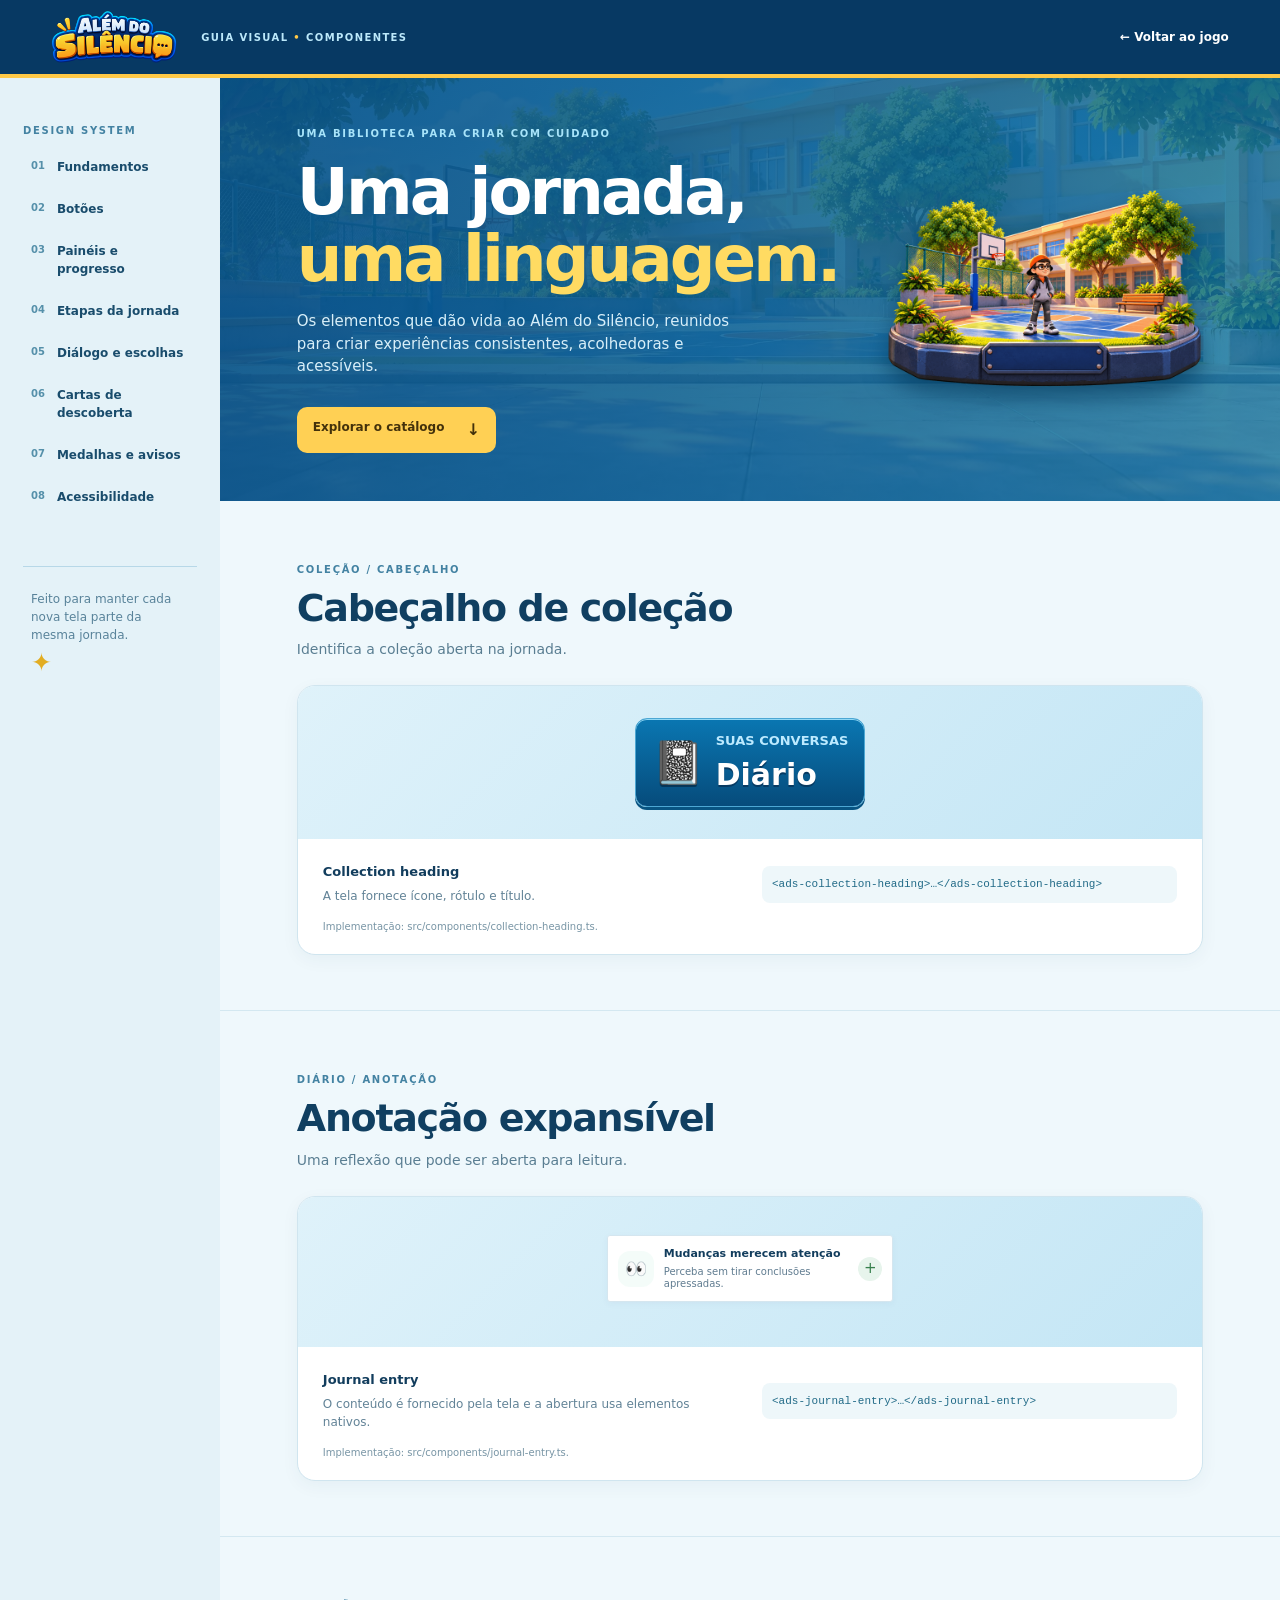
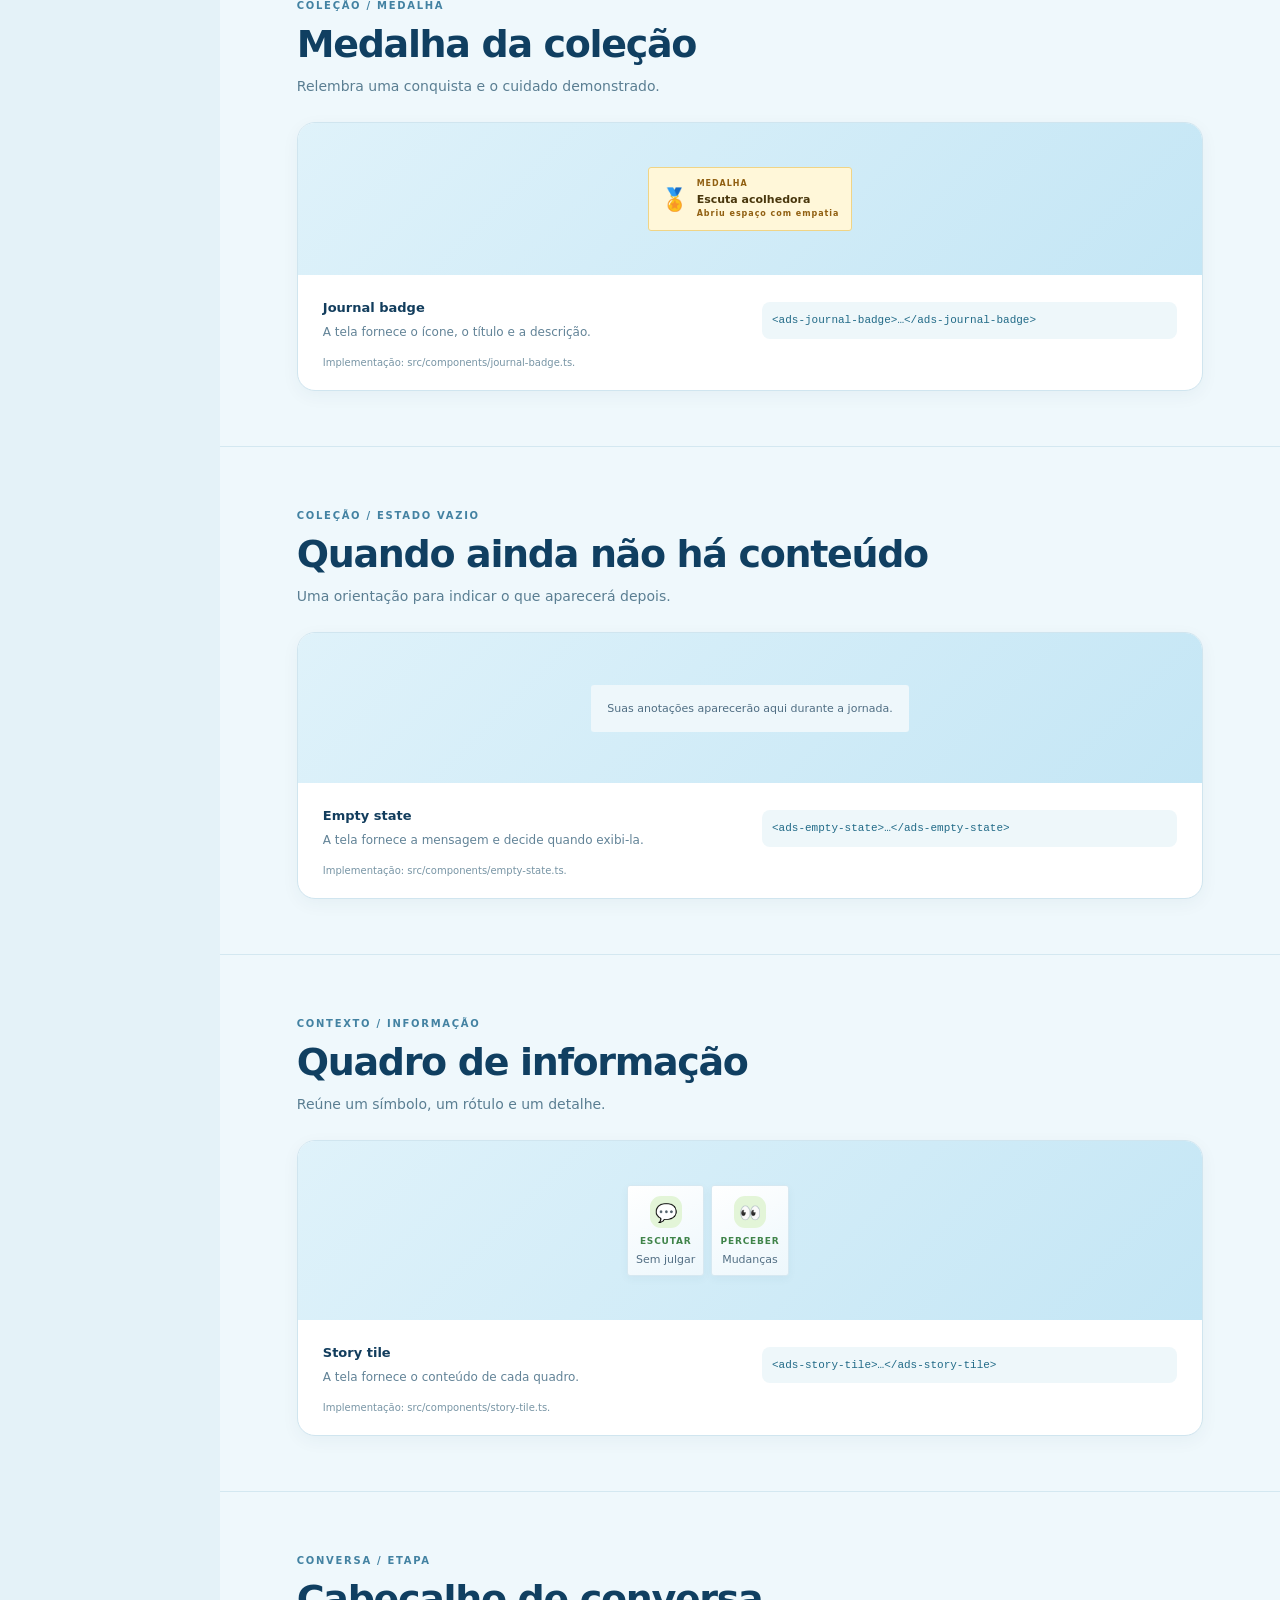
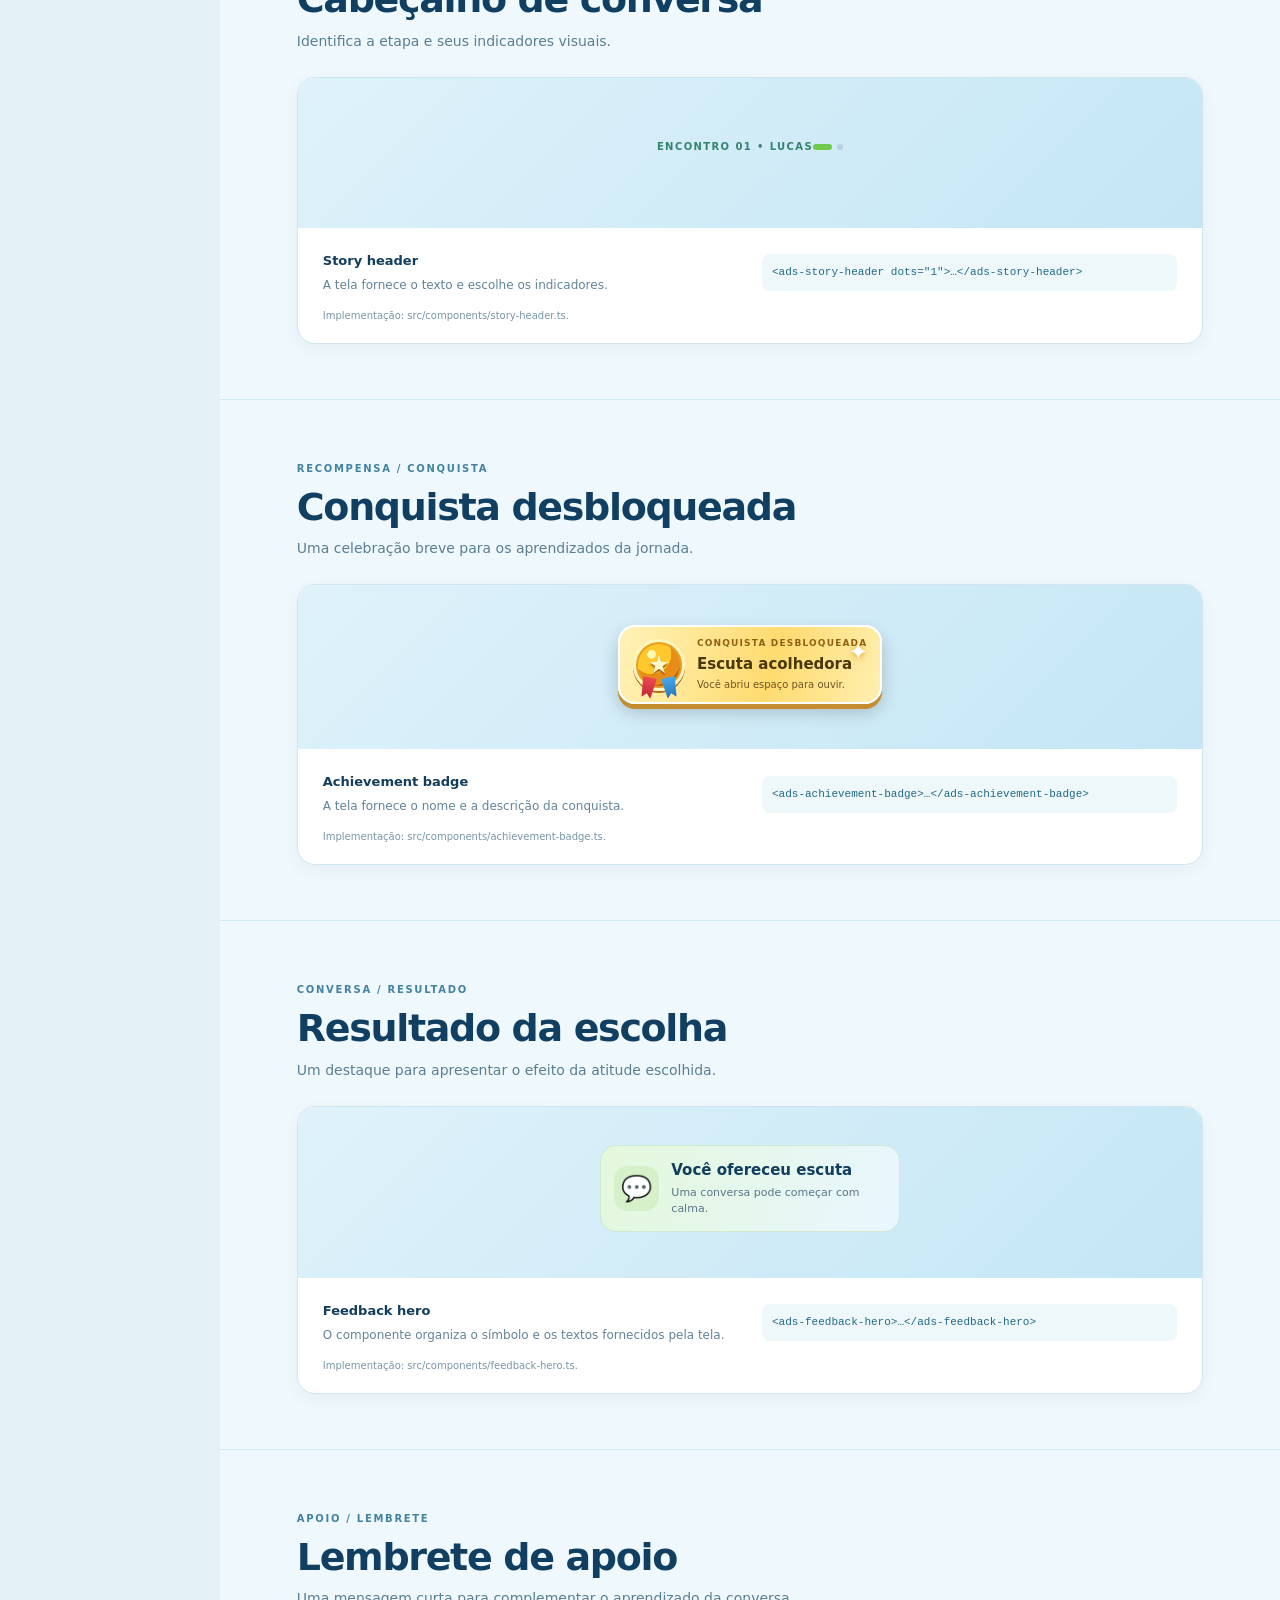
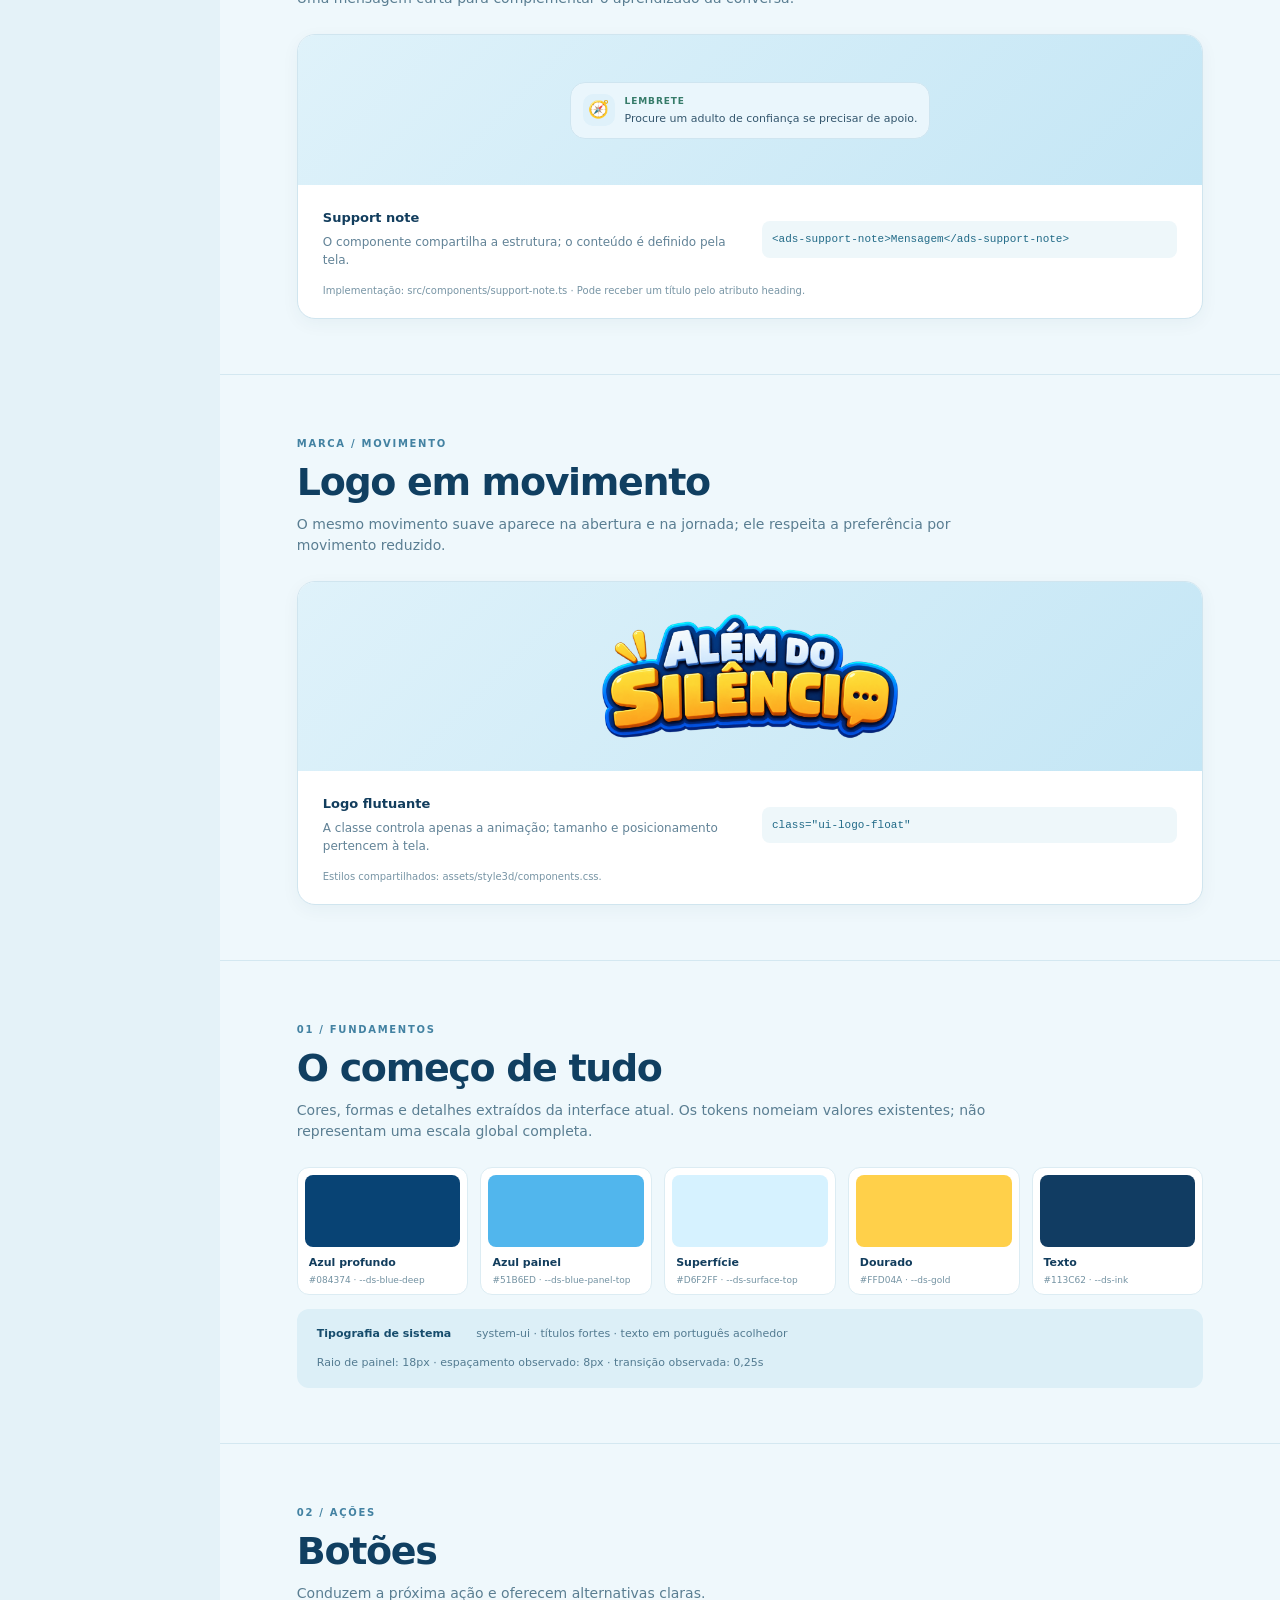
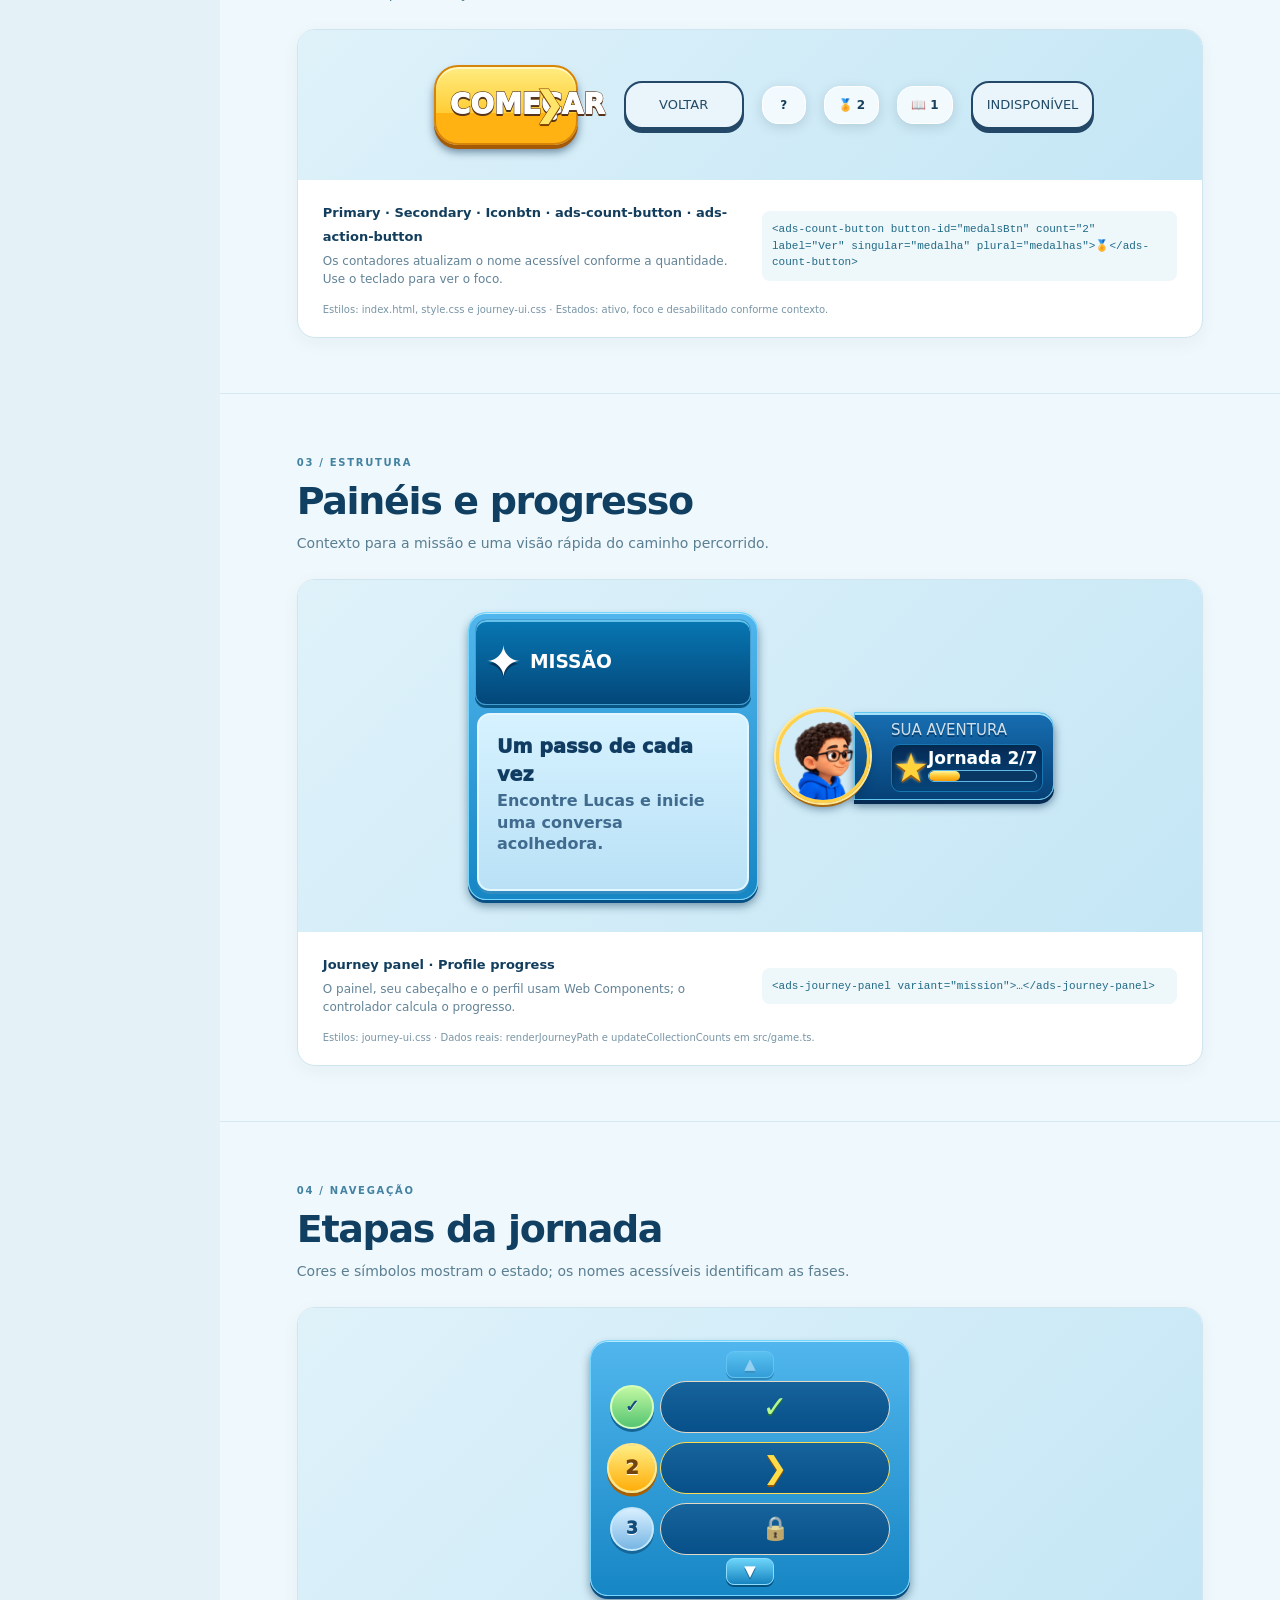
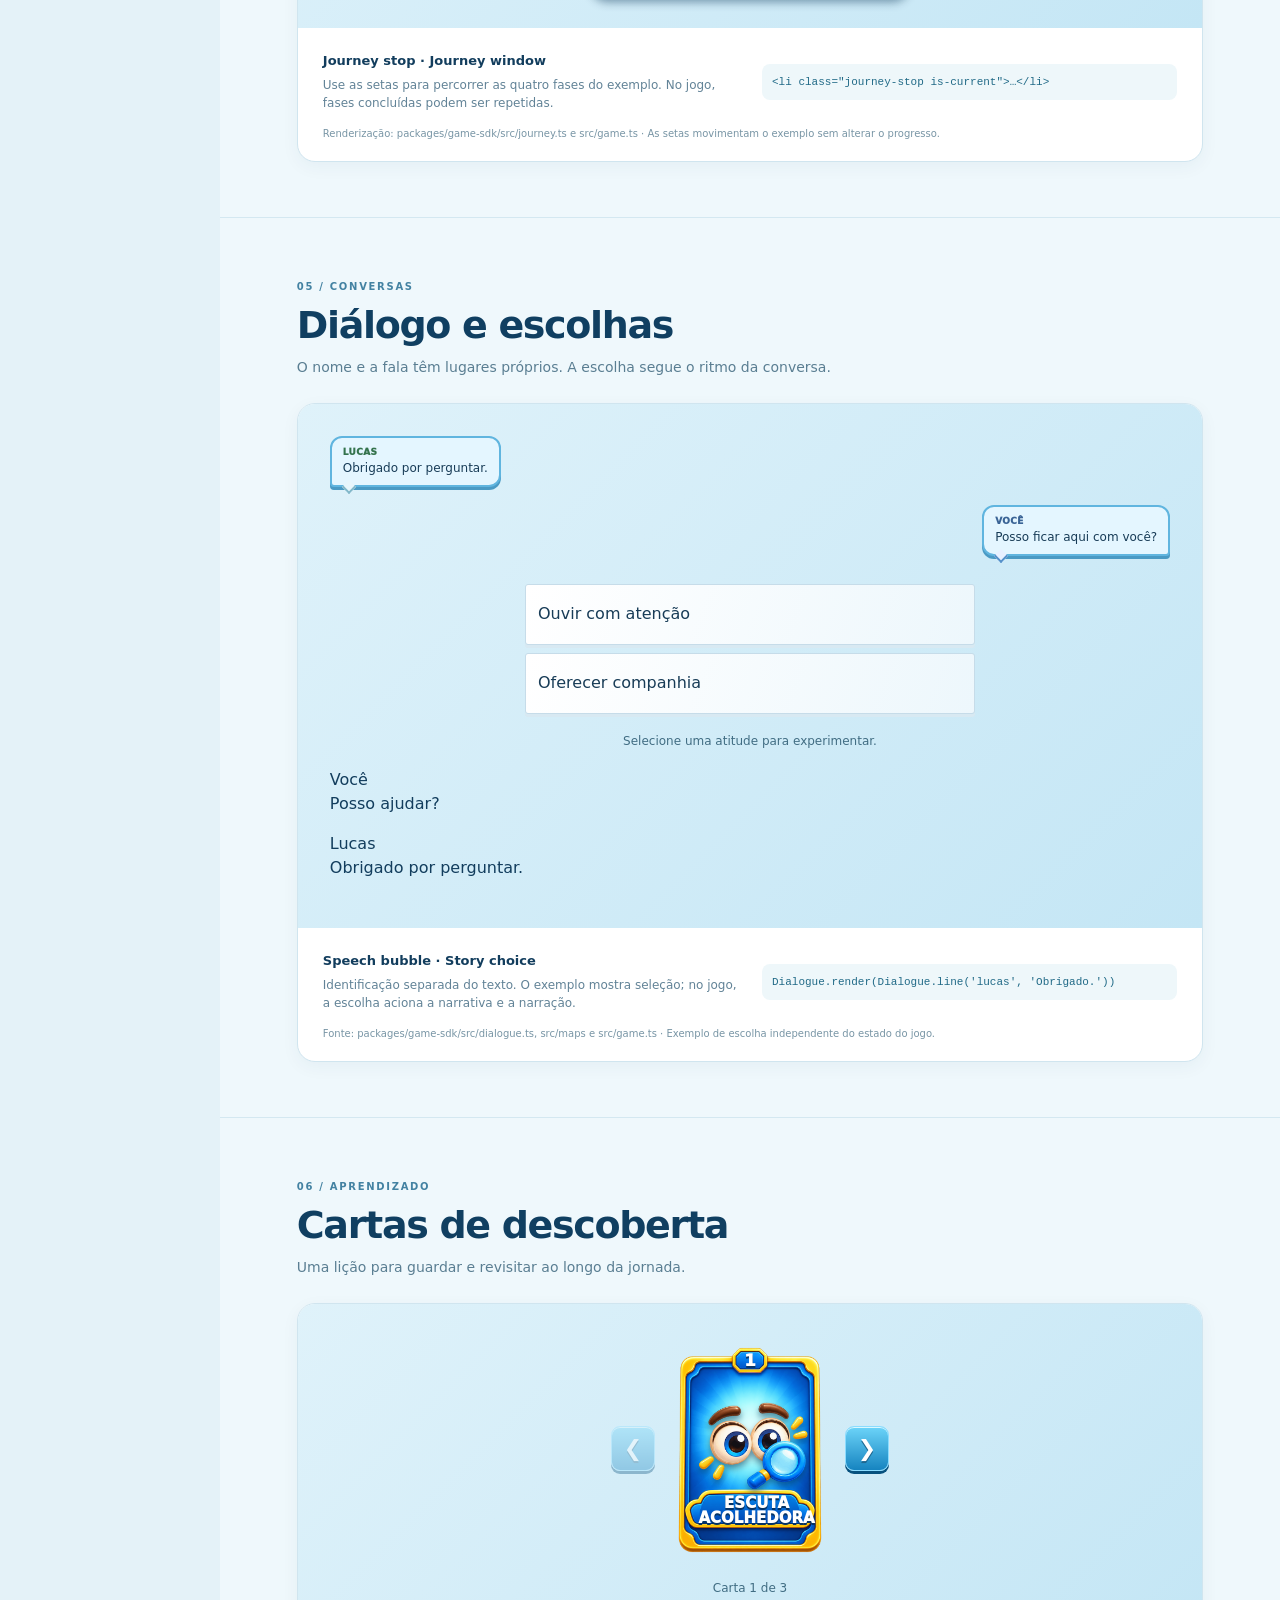
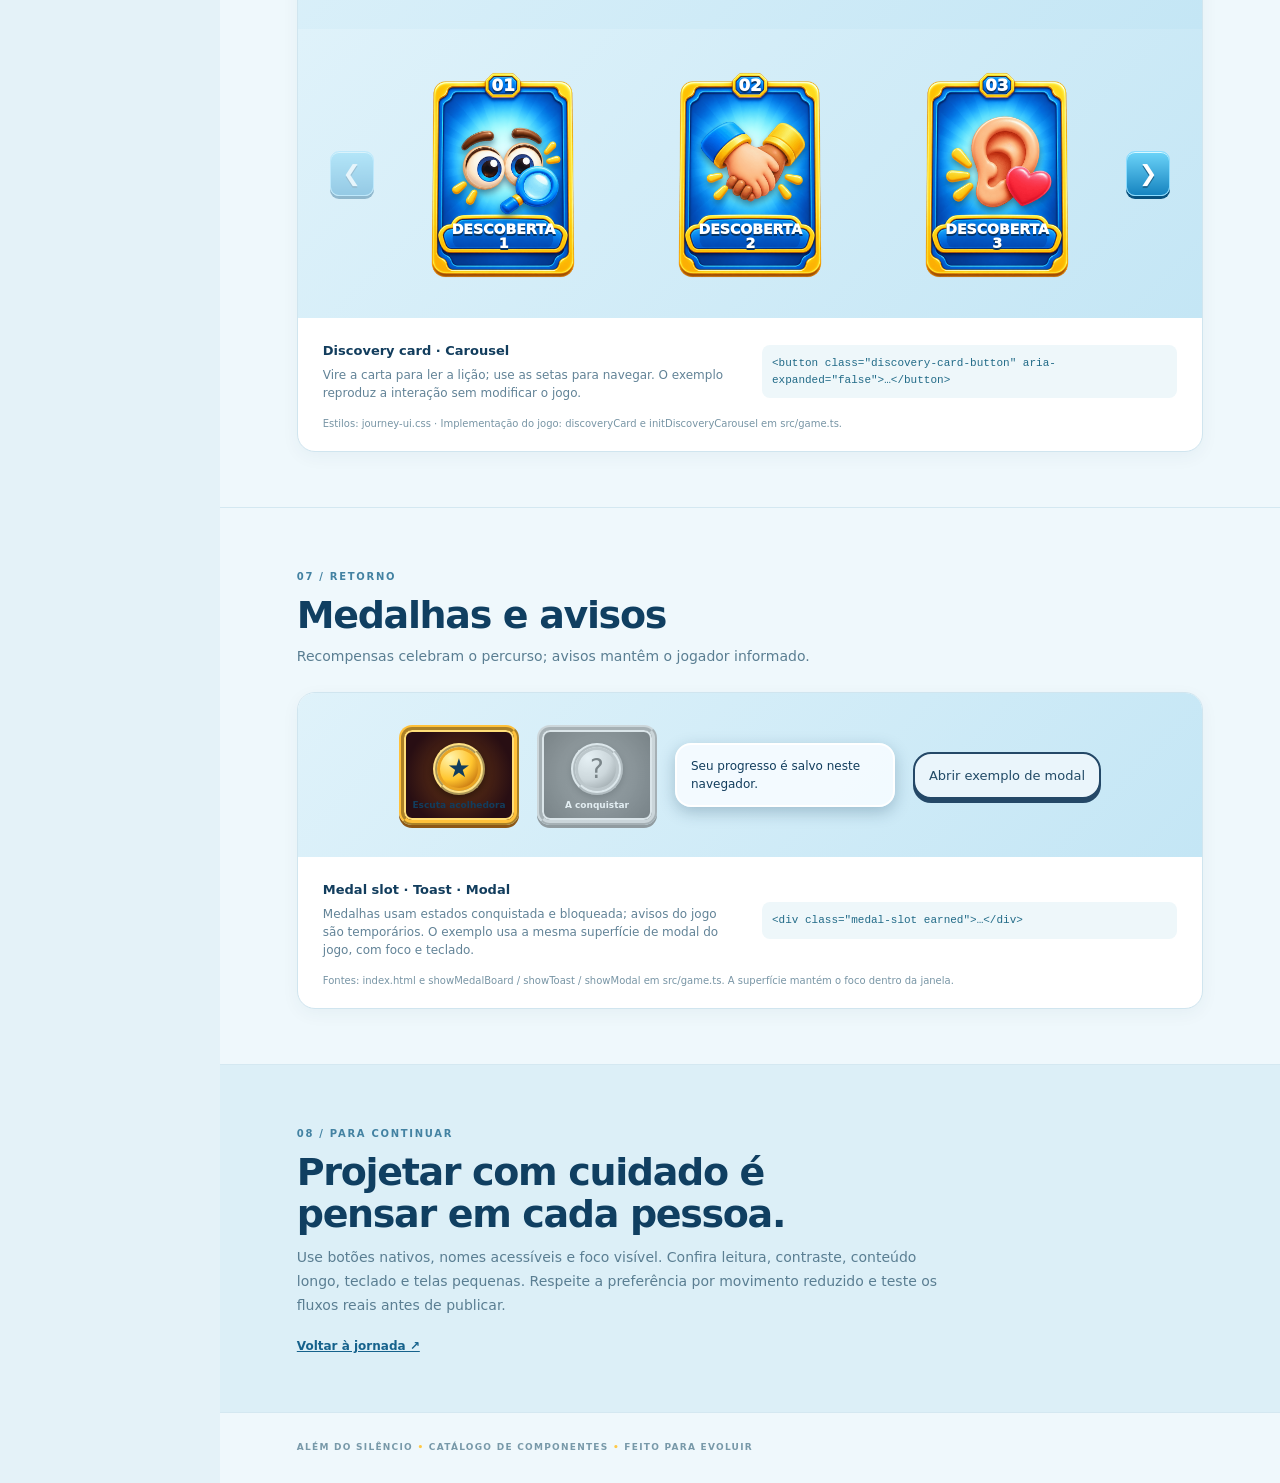
==== commit 59784001: "Deploy build from 826e37645df377084e0765eea0f46768d490ea1b" ====
--- a/catalogo.html
+++ b/catalogo.html
@@ -29,11 +29,11 @@
       <section class="section" aria-labelledby="badge-example-title"><div class="section-head"><span>RECOMPENSA / CONQUISTA</span><h2 id="badge-example-title">Conquista desbloqueada</h2><p>Uma celebração breve para os aprendizados da jornada.</p></div><div class="component"><div class="demo"><ads-achievement-badge><b>Escuta acolhedora</b><small>Você abriu espaço para ouvir.</small></ads-achievement-badge></div><div class="details"><div><b>Achievement badge</b><p>A tela fornece o nome e a descrição da conquista.</p></div><code>&lt;ads-achievement-badge&gt;…&lt;/ads-achievement-badge&gt;</code><small>Implementação: src/components/achievement-badge.ts.</small></div></div></section>
       <section class="section" aria-labelledby="feedback-example-title"><div class="section-head"><span>CONVERSA / RESULTADO</span><h2 id="feedback-example-title">Resultado da escolha</h2><p>Um destaque para apresentar o efeito da atitude escolhida.</p></div><div class="component"><div class="demo"><ads-feedback-hero><span data-feedback-icon>💬</span><strong>Você ofereceu escuta</strong><span>Uma conversa pode começar com calma.</span></ads-feedback-hero></div><div class="details"><div><b>Feedback hero</b><p>O componente organiza o símbolo e os textos fornecidos pela tela.</p></div><code>&lt;ads-feedback-hero&gt;…&lt;/ads-feedback-hero&gt;</code><small>Implementação: src/components/feedback-hero.ts.</small></div></div></section>
       <section class="section" aria-labelledby="support-example-title"><div class="section-head"><span>APOIO / LEMBRETE</span><h2 id="support-example-title">Lembrete de apoio</h2><p>Uma mensagem curta para complementar o aprendizado da conversa.</p></div><div class="component"><div class="demo"><ads-support-note>Procure um adulto de confiança se precisar de apoio.</ads-support-note></div><div class="details"><div><b>Support note</b><p>O componente compartilha a estrutura; o conteúdo é definido pela tela.</p></div><code>&lt;ads-support-note&gt;Mensagem&lt;/ads-support-note&gt;</code><small>Implementação: src/components/support-note.ts · Pode receber um título pelo atributo heading.</small></div></div></section>
-      <section class="section" aria-labelledby="logo-example-title"><div class="section-head"><span>MARCA / MOVIMENTO</span><h2 id="logo-example-title">Logo em movimento</h2><p>O mesmo movimento suave aparece na abertura e na jornada; ele respeita a preferência por movimento reduzido.</p></div><div class="component"><div class="demo"><img class="ui-logo-float" src="assets/style3d/logo-jornada.png" alt="Além do Silêncio" style="width:min(100%,300px)"></div><div class="details"><div><b>Logo flutuante</b><p>A classe controla apenas a animação; tamanho e posicionamento pertencem à tela.</p></div><code>class="ui-logo-float"</code><small>Estilos compartilhados: assets/style3d/components.css.</small></div></div></section>
+      <section class="section" aria-labelledby="logo-example-title"><div class="section-head"><span>MARCA / MOVIMENTO</span><h2 id="logo-example-title">Logo em movimento</h2><p>O mesmo movimento suave aparece na abertura e na jornada; ele respeita a preferência por movimento reduzido.</p></div><div class="component"><div class="demo"><img class="ui-logo ui-logo-float" src="assets/style3d/logo-jornada.png" alt="Além do Silêncio" style="width:min(100%,300px)"></div><div class="details"><div><b>Logo flutuante</b><p>A classe controla apenas a animação; tamanho e posicionamento pertencem à tela.</p></div><code>class="ui-logo-float"</code><small>Estilos compartilhados: assets/style3d/components.css.</small></div></div></section>
       <section id="fundamentos" class="section"><div class="section-head"><span>01 / FUNDAMENTOS</span><h2>O começo de tudo</h2><p>Cores, formas e detalhes extraídos da interface atual. Os tokens nomeiam valores existentes; não representam uma escala global completa.</p></div><div class="swatches"><div><i style="--swatch:#084374"></i><b>Azul profundo</b><small>#084374 · --ds-blue-deep</small></div><div><i style="--swatch:#51b6ed"></i><b>Azul painel</b><small>#51B6ED · --ds-blue-panel-top</small></div><div><i style="--swatch:#d6f2ff"></i><b>Superfície</b><small>#D6F2FF · --ds-surface-top</small></div><div><i style="--swatch:#ffd04a"></i><b>Dourado</b><small>#FFD04A · --ds-gold</small></div><div><i style="--swatch:#113c62"></i><b>Texto</b><small>#113C62 · --ds-ink</small></div></div><div class="foundation-note"><strong>Tipografia de sistema</strong><span>system-ui · títulos fortes · texto em português acolhedor</span><span>Raio de painel: 18px · espaçamento observado: 8px · transição observada: 0,25s</span></div></section>
       <section id="botoes" class="section"><div class="section-head"><span>02 / AÇÕES</span><h2>Botões</h2><p>Conduzem a próxima ação e oferecem alternativas claras.</p></div><div class="component"><div class="demo demo-buttons"><div class="journey-actions"><ads-action-button variant="primary">COMEÇAR</ads-action-button></div><ads-action-button variant="secondary">VOLTAR</ads-action-button><button class="iconbtn" type="button" aria-label="Ajuda">?</button><ads-count-button button-id="catalogMedals" count="2" label="Ver" singular="medalha" plural="medalhas">🏅</ads-count-button><ads-count-button button-id="catalogKnowledge" count="1" label="Ver" singular="conhecimento" plural="conhecimentos">📖</ads-count-button><ads-action-button variant="secondary" disabled>INDISPONÍVEL</ads-action-button></div><div class="details"><div><b>Primary · Secondary · Iconbtn · ads-count-button · ads-action-button</b><p>Os contadores atualizam o nome acessível conforme a quantidade. Use o teclado para ver o foco.</p></div><code>&lt;ads-count-button button-id="medalsBtn" count="2" label="Ver" singular="medalha" plural="medalhas"&gt;🏅&lt;/ads-count-button&gt;</code><small>Estilos: index.html, style.css e journey-ui.css · Estados: ativo, foco e desabilitado conforme contexto.</small></div></div></section>
       <section id="paineis" class="section"><div class="section-head"><span>03 / ESTRUTURA</span><h2>Painéis e progresso</h2><p>Contexto para a missão e uma visão rápida do caminho percorrido.</p></div><div class="component"><div class="demo demo-panel"><ads-journey-panel variant="mission" heading-id="sample-mission"><ads-panel-heading><span aria-hidden="true">✦</span><h3 id="sample-mission">MISSÃO</h3></ads-panel-heading><div class="mission-body"><strong>Um passo de cada vez</strong><p>Encontre Lucas e inicie uma conversa acolhedora.</p></div></ads-journey-panel><ads-journey-profile label="Jornada 2/7" progress="28.6"></ads-journey-profile></div><div class="details"><div><b>Journey panel · Profile progress</b><p>O painel, seu cabeçalho e o perfil usam Web Components; o controlador calcula o progresso.</p></div><code>&lt;ads-journey-panel variant="mission"&gt;…&lt;/ads-journey-panel&gt;</code><small>Estilos: journey-ui.css · Dados reais: renderJourneyPath e updateCollectionCounts em src/game.ts.</small></div></div></section>
-      <section id="etapas" class="section"><div class="section-head"><span>04 / NAVEGAÇÃO</span><h2>Etapas da jornada</h2><p>Cores e símbolos mostram o estado; os nomes acessíveis identificam as fases.</p></div><div class="component"><div class="demo"><ads-journey-window><div class="journey-track journey-panel catalog-track"><button class="journey-arrow" type="button" data-journey-previous aria-label="Mostrar mapas anteriores">▲</button><ol class="journey-stops"><li class="journey-stop is-done" aria-label="Quadra: concluída"><span class="journey-node">✓</span><span class="journey-stop-copy"><strong>Quadra</strong><em>Concluída</em></span></li><li class="journey-stop is-current" aria-label="Corredor: fase atual"><span class="journey-node">2</span><span class="journey-stop-copy"><strong>Corredor</strong><em>Fase atual</em></span></li><li class="journey-stop" aria-label="Acolhimento: próxima fase"><span class="journey-node">3</span><span class="journey-stop-copy"><strong>Acolhimento</strong><em>Próxima fase</em></span></li></ol><button class="journey-arrow" type="button" data-journey-next aria-label="Mostrar próximos mapas">▼</button></div></ads-journey-window></div><div class="details"><div><b>Journey stop · Journey window</b><p>Concluída, atual e futura. No jogo, fases concluídas podem ser repetidas e a lista tem navegação por setas.</p></div><code>&lt;li class="journey-stop is-current"&gt;…&lt;/li&gt;</code><small>Renderização: packages/game-sdk/src/journey.ts e src/game.ts · Exemplo estático; não altera o progresso.</small></div></div></section>
+      <section id="etapas" class="section"><div class="section-head"><span>04 / NAVEGAÇÃO</span><h2>Etapas da jornada</h2><p>Cores e símbolos mostram o estado; os nomes acessíveis identificam as fases.</p></div><div class="component"><div class="demo"><ads-journey-window><div class="journey-track journey-panel catalog-track"><button class="journey-arrow" type="button" data-journey-previous aria-label="Mostrar mapas anteriores">▲</button><ol class="journey-stops"><li class="journey-stop is-done" aria-label="Quadra: concluída"><span class="journey-node">✓</span><span class="journey-stop-copy"><strong>Quadra</strong><em>Concluída</em></span></li><li class="journey-stop is-current" aria-label="Corredor: fase atual"><span class="journey-node">2</span><span class="journey-stop-copy"><strong>Corredor</strong><em>Fase atual</em></span></li><li class="journey-stop" aria-label="Acolhimento: próxima fase"><span class="journey-node">3</span><span class="journey-stop-copy"><strong>Acolhimento</strong><em>Próxima fase</em></span></li><li class="journey-stop" aria-label="Jardim: próxima fase"><span class="journey-node">4</span><span class="journey-stop-copy"><strong>Jardim</strong><em>Próxima fase</em></span></li></ol><button class="journey-arrow" type="button" data-journey-next aria-label="Mostrar próximos mapas">▼</button></div></ads-journey-window></div><div class="details"><div><b>Journey stop · Journey window</b><p>Use as setas para percorrer as quatro fases do exemplo. No jogo, fases concluídas podem ser repetidas.</p></div><code>&lt;li class="journey-stop is-current"&gt;…&lt;/li&gt;</code><small>Renderização: packages/game-sdk/src/journey.ts e src/game.ts · As setas movimentam o exemplo sem alterar o progresso.</small></div></div></section>
       <section id="dialogo" class="section"><div class="section-head"><span>05 / CONVERSAS</span><h2>Diálogo e escolhas</h2><p>O nome e a fala têm lugares próprios. A escolha segue o ritmo da conversa.</p></div><div class="component"><div class="demo dialogue-demo"><div id="characterSpeech"><div class="speech-bubble character"><span>Lucas</span><p>Obrigado por perguntar.</p></div></div><div id="playerSpeech"><div class="speech-bubble player"><span>Você</span><p>Posso ficar aqui com você?</p></div></div><div class="story-choices" role="group" aria-label="Exemplo de escolhas"><ads-story-choice aria-pressed="false">Ouvir com atenção</ads-story-choice><ads-story-choice aria-pressed="false">Oferecer companhia</ads-story-choice></div><p class="demo-feedback" aria-live="polite">Selecione uma atitude para experimentar.</p><ads-dialogue-exchange><div class="speech-bubble player" data-speaker="player"><span class="speech-speaker">Você</span><p data-dialogue-text>Posso ajudar?</p></div><div class="speech-bubble character" data-speaker="lucas"><span class="speech-speaker">Lucas</span><p data-dialogue-text>Obrigado por perguntar.</p></div></ads-dialogue-exchange></div><div class="details"><div><b>Speech bubble · Story choice</b><p>Identificação separada do texto. O exemplo mostra seleção; no jogo, a escolha aciona a narrativa e a narração.</p></div><code>Dialogue.render(Dialogue.line('lucas', 'Obrigado.'))</code><small>Fonte: packages/game-sdk/src/dialogue.ts, src/maps e src/game.ts · Exemplo de escolha independente do estado do jogo.</small></div></div></section>
       <section id="cartas" class="section"><div class="section-head"><span>06 / APRENDIZADO</span><h2>Cartas de descoberta</h2><p>Uma lição para guardar e revisitar ao longo da jornada.</p></div><div class="component"><div class="demo demo-cards"><div class="catalog-carousel"><button class="discovery-carousel-arrow" type="button" data-prev aria-label="Cartas anteriores">❮</button><div class="card-window"></div><button class="discovery-carousel-arrow" type="button" data-next aria-label="Próximas cartas">❯</button></div><p aria-live="polite" class="card-status"></p></div><div class="demo demo-cards"><ads-discovery-carousel><ads-discovery-card data-map="mapa-1" card-title="Descoberta 1" lesson="Uma lição da jornada" number="01" illustration-index="0"></ads-discovery-card><ads-discovery-card data-map="mapa-2" card-title="Descoberta 2" lesson="Uma lição da jornada" number="02" illustration-index="1"></ads-discovery-card><ads-discovery-card data-map="mapa-3" card-title="Descoberta 3" lesson="Uma lição da jornada" number="03" illustration-index="2"></ads-discovery-card><ads-discovery-card data-map="mapa-4" card-title="Descoberta 4" lesson="Uma lição da jornada" number="04" illustration-index="3"></ads-discovery-card></ads-discovery-carousel></div><div class="details"><div><b>Discovery card · Carousel</b><p>Vire a carta para ler a lição; use as setas para navegar. O exemplo reproduz a interação sem modificar o jogo.</p></div><code>&lt;button class="discovery-card-button" aria-expanded="false"&gt;…&lt;/button&gt;</code><small>Estilos: journey-ui.css · Implementação do jogo: discoveryCard e initDiscoveryCarousel em src/game.ts.</small></div></div></section>
       <section id="medalhas" class="section"><div class="section-head"><span>07 / RETORNO</span><h2>Medalhas e avisos</h2><p>Recompensas celebram o percurso; avisos mantêm o jogador informado.</p></div><div class="component"><div class="demo demo-medals"><ads-medal-slot badge-name="Escuta acolhedora" badge-icon="★" earned></ads-medal-slot><ads-medal-slot badge-name="Rede de apoio" badge-icon="🤝"></ads-medal-slot><div class="catalog-toast">Seu progresso é salvo neste navegador.</div><button class="secondary" type="button" id="open-example-modal">Abrir exemplo de modal</button></div><div class="details"><div><b>Medal slot · Toast · Modal</b><p>Medalhas usam estados conquistada e bloqueada; avisos do jogo são temporários. O exemplo usa a mesma superfície de modal do jogo, com foco e teclado.</p></div><code>&lt;div class="medal-slot earned"&gt;…&lt;/div&gt;</code><small>Fontes: index.html e showMedalBoard / showToast / showModal em src/game.ts. A superfície mantém o foco dentro da janela.</small></div></div></section>
--- a/assets/style3d/journey-ui.css
+++ b/assets/style3d/journey-ui.css
@@ -83,7 +83,7 @@
 @media(max-height:420px){.journey-track .panel-heading{min-height:35px}.journey-track .map-icon{width:46px;height:46px}.journey-stop-copy,.journey-stop:nth-child(n) .journey-stop-copy{min-height:25px}.journey-arrow{height:18px}.journey-collection{padding:6px}.collection-slide-heading{padding:4px 10px}.collection-slide-content{margin-top:5px;padding:6px}}
 @media(orientation:portrait) and (min-width:768px){.journey-track{max-height:none}.journey-collection{width:calc(100% - 24px);min-height:50vh;margin:8px 12px;flex:1}.journey-track .panel-heading{padding-left:70px}}
 .journey-title{width:clamp(155px,28vw,410px);height:clamp(58px,14vh,125px);margin:0;display:flex;align-items:center;justify-content:center;-webkit-text-stroke:0!important;animation:logo-float 4s ease-in-out infinite}
-.journey-title img{display:block;width:100%;height:100%;object-fit:contain;filter:drop-shadow(0 4px 2px #06335888)}
+.journey-title img{height:100%;object-fit:contain;filter:drop-shadow(0 4px 2px #06335888)}
 @keyframes logo-float{0%,100%{transform:translateY(0)}50%{transform:translateY(-5px)}}
 @media(prefers-reduced-motion:reduce){.journey-title{animation:none}}
 @media(max-height:420px){.journey-title{height:49px;width:clamp(130px,25vw,260px)}}
@@ -293,3 +293,25 @@
  html.forced-landscape #learningScroll.is-summary #discoveryRewards{flex-direction:row;gap:clamp(8px,3vw,28px)}
  html.forced-landscape #learningScroll.is-summary .reward-stage{flex:0 0 clamp(155px,27vw,240px);width:auto;height:clamp(190px,43dvw,300px)}
 }
+
+/* Celebração centralizada da nova descoberta. */
+#learningScroll.is-summary{width:min(92vw,1100px)!important;height:min(94dvh,850px)!important;max-height:94dvh!important;overflow:visible!important;border:4px solid #ffbf25!important;border-radius:clamp(18px,3vh,34px)!important;background:radial-gradient(ellipse at 50% 72%,#1a61b3,#062e70 64%,#05245a)!important;box-shadow:inset 0 0 0 3px #fff19a,0 5px 0 #9a4a08,0 12px 35px #001327bb,0 0 0 100vmax #07162dbb!important}
+#learningScroll.is-summary .learning-scroll-title{z-index:4;flex:none;align-self:center;width:min(70%,700px);margin:clamp(-12px,-1vh,-4px) auto 0;padding:clamp(3px,1vh,10px) 12px;border:3px solid #ff9bd1;border-radius:13px 13px 22px 22px;background:linear-gradient(#ff93d8 0%,#ff168a 42%,#de0065 85%,#a9004d)!important;box-shadow:inset 0 3px #ffd0e7,0 4px 0 #8c1748,0 7px 12px #001d4b99;color:#ffe470;font:1000 clamp(25px,7vh,66px)/1 'Arial Black',system-ui,sans-serif;letter-spacing:.01em;-webkit-text-stroke:1.5px #9c300b;paint-order:stroke fill;text-shadow:0 3px #c3480e,0 5px #71200c}
+#learningScroll.is-summary #discoveryRewards{position:relative;display:flex;flex:1 1 auto;flex-direction:column;justify-content:flex-start;gap:0;width:100%;min-height:0;padding:0 12px!important;overflow:visible;background:transparent}
+.reward-heading{z-index:3;flex:none;width:100%;text-align:center}.reward-heading strong{margin:clamp(2px,1vh,8px) 0;color:#ffce35;font:1000 clamp(23px,6.5vh,62px)/1 'Arial Black',system-ui,sans-serif;white-space:nowrap;-webkit-text-stroke:1.5px #a8410b;paint-order:stroke fill;text-shadow:0 3px #f18a0a,0 5px #87310a,0 7px 5px #001d51}
+#learningScroll.is-summary #discoveryRewards .reward-stage{position:relative;display:flex;flex:1 1 auto;align-self:center;align-items:flex-start;justify-content:center;width:min(100%,750px);height:auto;min-height:0}
+.reward-glow{inset:0;background:radial-gradient(ellipse at 50% 75%,#fffde8 0%,#ffe777cc 15%,#ffc84455 36%,transparent 68%),repeating-conic-gradient(from -8deg at 50% 78%,#ffd97235 0deg 7deg,transparent 8deg 19deg);mask-image:radial-gradient(ellipse,#000 8%,transparent 72%)}
+.reward-card{position:relative;z-index:3;width:auto;max-width:none;height:min(73%, 350px);aspect-ratio:2/3;transform:rotate(7deg);filter:drop-shadow(0 5px 7px #00305c88)}
+.reward-card .discovery-card,.reward-card .discovery-card-button{height:100%!important;width:100%}
+.gift-box{position:absolute;z-index:2;bottom:-4%;left:50%;width:min(78%,550px);height:55%;transform:translateX(-50%);background:url('presente-conquista.png') center bottom/contain no-repeat;filter:drop-shadow(0 6px 5px #001c3977);pointer-events:none}
+.reward-sparkle{z-index:2;color:#ffdb36;font-size:clamp(18px,5vh,48px);-webkit-text-stroke:1px #f28a00;text-shadow:0 2px #b45b00,0 0 12px #fff2a5}.sparkle-one{left:17%;top:16%}.sparkle-two{right:20%;top:26%;color:#fffbd7}.sparkle-three{right:13%;top:50%}.sparkle-four{left:23%;top:52%;color:#fffbd7}
+.reward-hint{z-index:4;flex:none;margin:0 0 3px;color:white;font:800 clamp(12px,2.6vh,24px)/1.2 system-ui,sans-serif;text-align:center;text-shadow:0 2px 3px #001336,0 3px #001336}
+#learningScroll.is-summary #learningScrollActions{z-index:4;flex:none;padding:0 12px clamp(6px,1.5vh,14px);border:0;background:transparent}
+#learningScroll.is-summary #learningScrollActions .primary{min-width:min(360px,75vw);padding:clamp(5px,1.2vh,12px) 24px;border:3px solid #a44b05!important;border-radius:999px!important;background:linear-gradient(#fff17b 0%,#ffdc37 45%,#ffb609 48%,#ffc323 100%)!important;box-shadow:inset 0 3px #fff9bf,0 4px #8d3503,0 7px 8px #001b3c88!important;color:#6b2809!important;font:1000 clamp(16px,3.7vh,34px)/1 'Arial Black',system-ui,sans-serif;text-shadow:0 1px #ffe98b}
+#learningScroll.is-summary #discoveryRewards:has(.reward-card .discovery-card.is-flipped) .reward-stage{width:min(100%,750px)}
+#learningScroll.is-summary #discoveryRewards:has(.reward-card .discovery-card.is-flipped) .reward-card{left:12%;top:50%;height:95%;max-width:45%;transform:translateY(-50%)}
+#learningScroll.is-summary #discoveryRewards:has(.reward-card .discovery-card.is-flipped) .gift-box{left:auto;right:3%;width:52%;transform:none}
+#learningScroll.is-summary #discoveryRewards:has(.reward-card .discovery-card.is-flipped) .reward-hint{visibility:hidden}
+@media(max-height:420px){#learningScroll.is-summary .learning-scroll-title{font-size:clamp(20px,7vh,30px)}.reward-heading strong{font-size:clamp(19px,6vh,27px)}.reward-hint{font-size:11px}#learningScroll.is-summary #learningScrollActions .primary{font-size:16px;padding:4px 20px}}
+@media(orientation:portrait){#learningScroll.is-summary{height:min(80dvh,760px)!important;width:calc(100% - 20px)!important}.reward-heading strong{font-size:clamp(21px,6vw,44px)}.reward-card{height:min(68%,300px)}.gift-box{width:100%}#learningScroll.is-summary #discoveryRewards:has(.reward-card .discovery-card.is-flipped) .reward-card{left:5%;max-width:55%}}
+@media(orientation:landscape){html.forced-landscape #learningScroll.is-summary #discoveryRewards{flex-direction:column;gap:0}html.forced-landscape #learningScroll.is-summary .reward-stage{flex:1 1 auto;width:min(100%,750px);height:auto}}
--- a/assets/style3d/components.css
+++ b/assets/style3d/components.css
@@ -3,8 +3,10 @@
 .row>ads-action-button>button{flex:1}
 ads-discovery-card{display:block}ads-discovery-card[hidden]{display:none!important}
 ads-story-tile{display:block}
+.ui-logo{display:block;width:100%}
 .ui-logo-float{animation:ui-logo-float 4s ease-in-out infinite}
 @keyframes ui-logo-float{0%,100%{transform:translateY(0)}50%{transform:translateY(-5px)}}
-@media(prefers-reduced-motion:reduce){.ui-logo-float{animation:none}}
+@media(prefers-reduced-motion:reduce){.ui-logo{display:block;width:100%}
+.ui-logo-float{animation:none}}
 
 ads-collection-heading[variant="modal"]{display:contents}
--- a/catalogo.css
+++ b/catalogo.css
@@ -16,3 +16,8 @@
 @media(max-width:560px){.catalog-header{height:68px;padding:6px 18px}.catalog-brand img{width:105px}.catalog-brand span{display:none}.hero{padding:40px 24px;min-height:310px}.hero img{position:absolute;right:-55px;bottom:0;width:42%;opacity:.25}.hero>div{max-width:100%}.section{padding:42px 22px}.swatches{grid-template-columns:repeat(2,1fr)}.details{grid-template-columns:1fr}.details small{grid-column:auto}.demo{padding:22px}.catalog footer{padding:24px}.back-link{font-size:11px}}
 @media(prefers-reduced-motion:reduce){.catalog *, .catalog *:before, .catalog *:after{animation-duration:.001ms!important;animation-iteration-count:1!important;transition-duration:.001ms!important;scroll-behavior:auto!important}}
 .catalog-modal{position:fixed;margin:auto;width:min(90vw,420px);max-height:90vh;padding:24px;color:#163d5c}.catalog-modal::backdrop{background:#061a2bbd}.catalog-modal p{font-size:14px;line-height:1.5}.demo-medals>#open-example-modal{width:auto}
+.catalog-embedded .skip-link,.catalog-embedded .catalog-header,.catalog-embedded .catalog-sidebar,.catalog-embedded footer{display:none!important}
+.catalog-embedded .catalog-shell{display:block;min-height:0}
+.catalog-embedded .catalog-main{padding:16px;max-width:none}
+.catalog-embedded .catalog-main > section[hidden]{display:none!important}
+.catalog-embedded .section{margin:0}
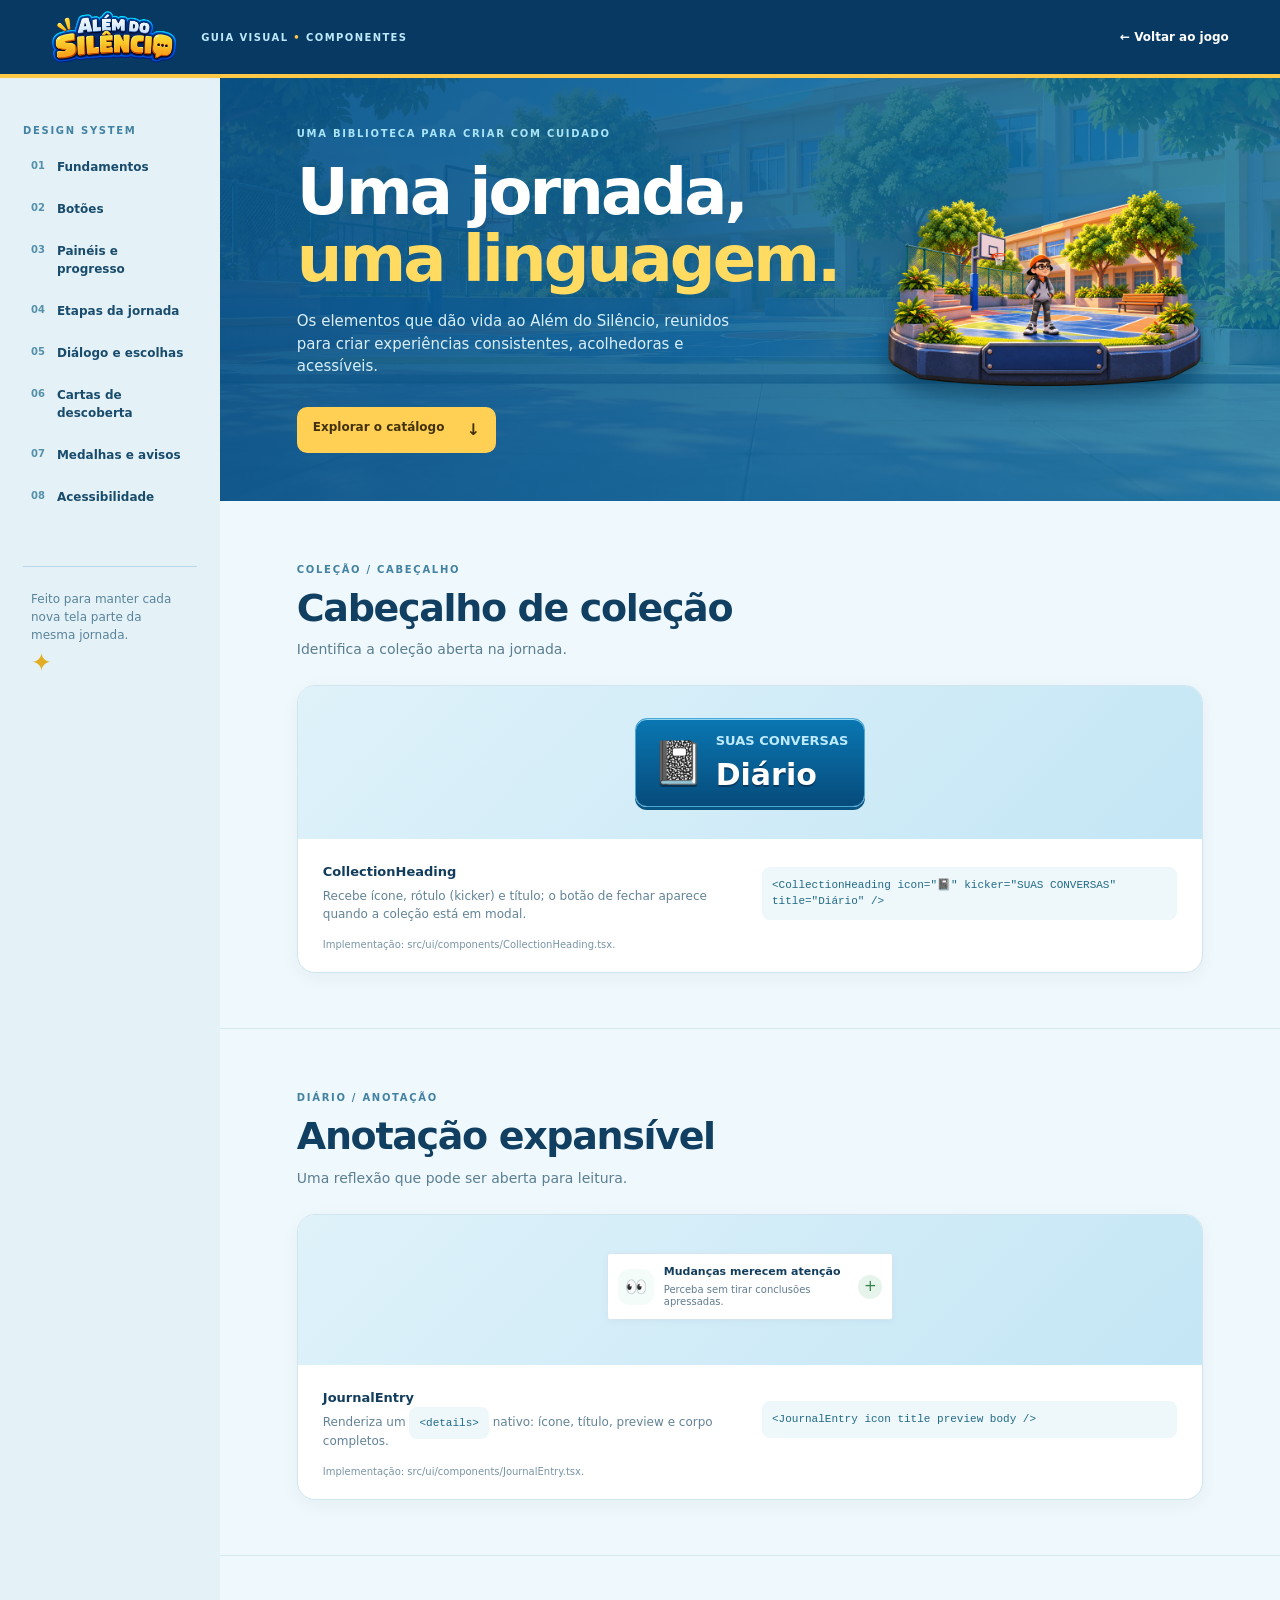
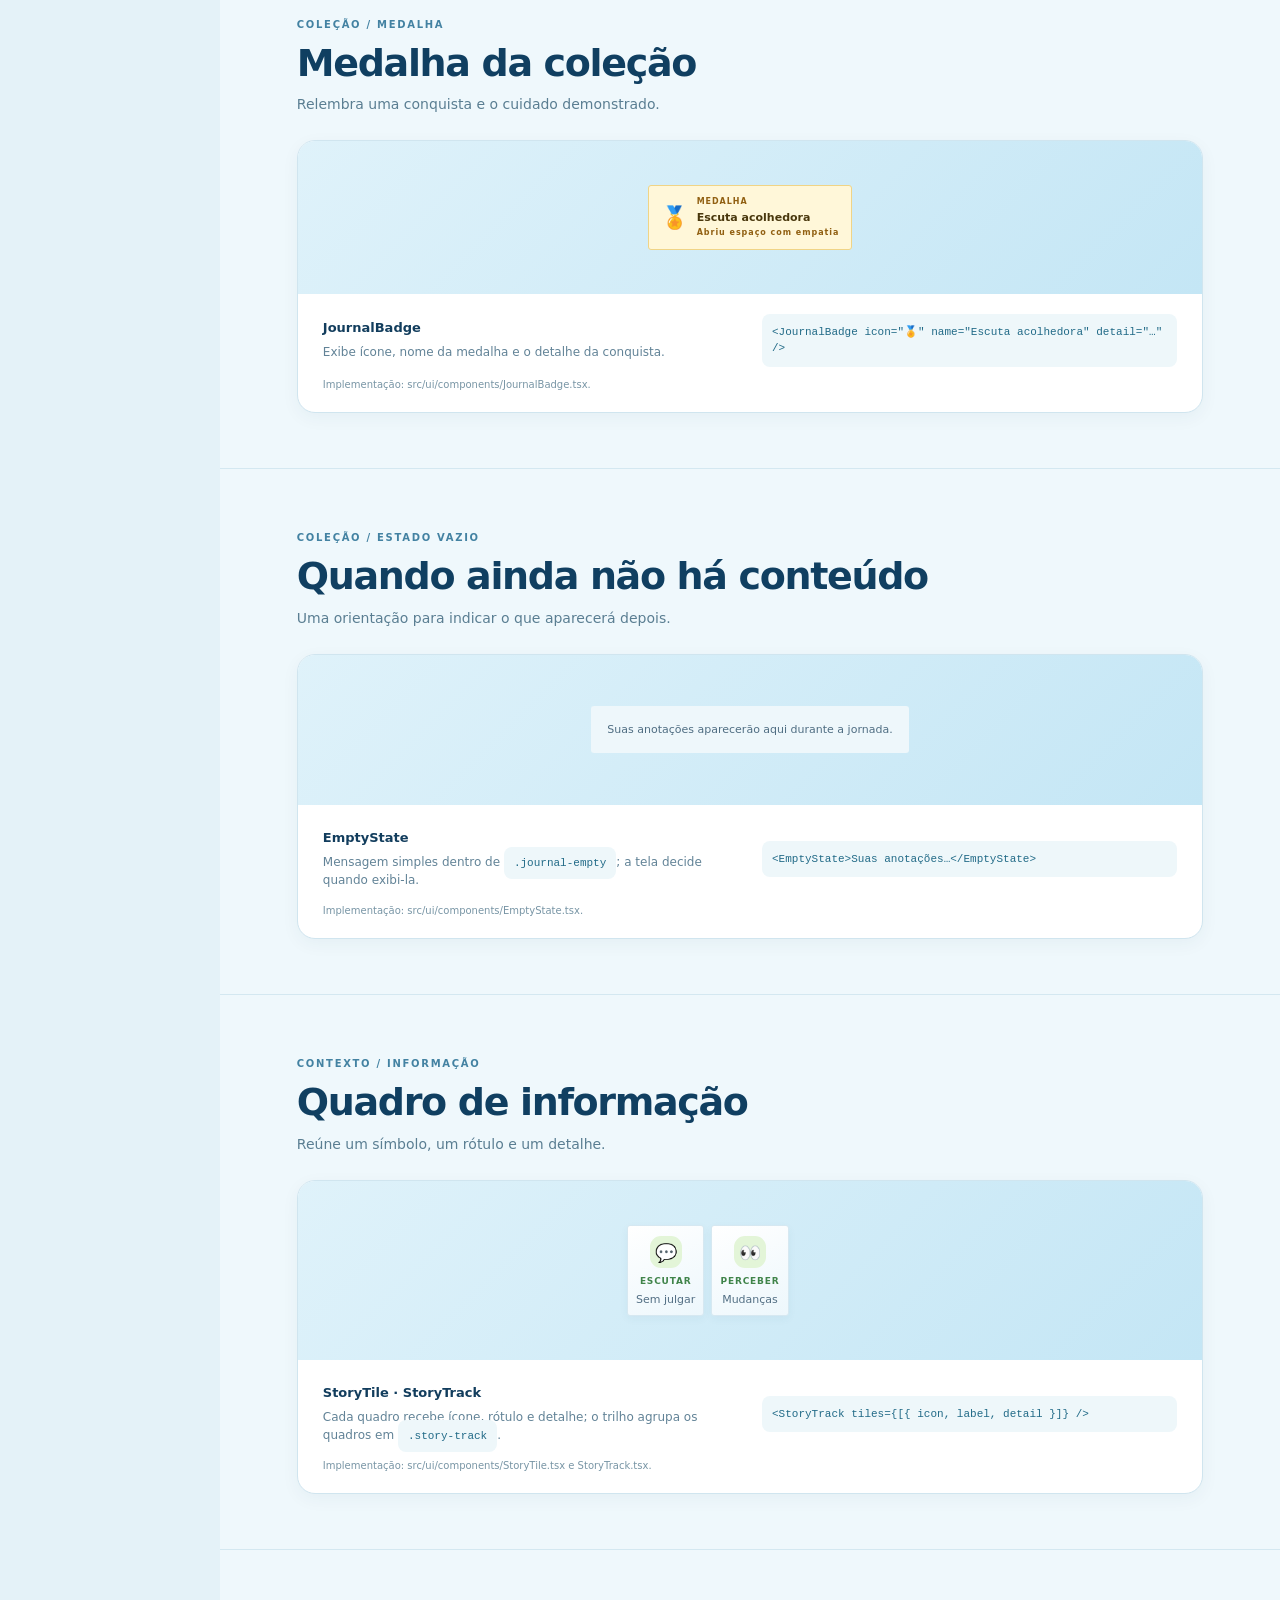
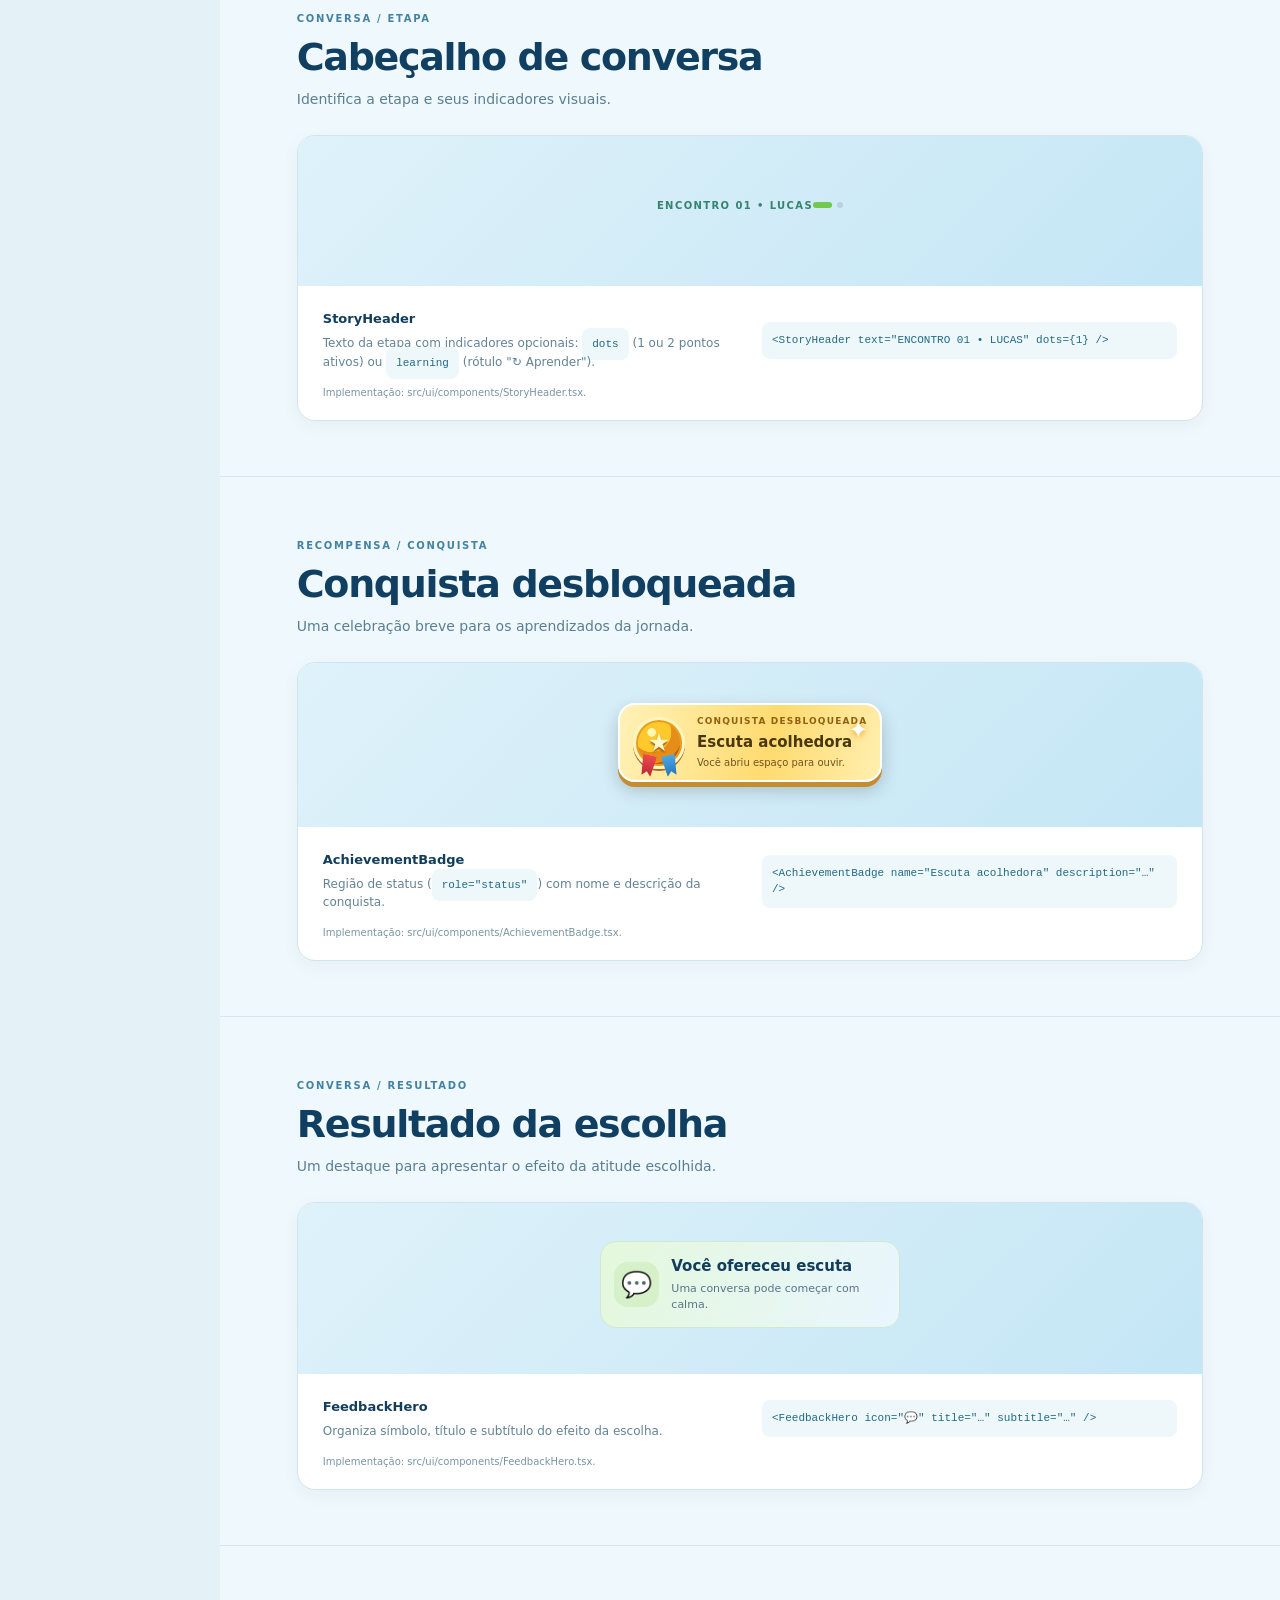
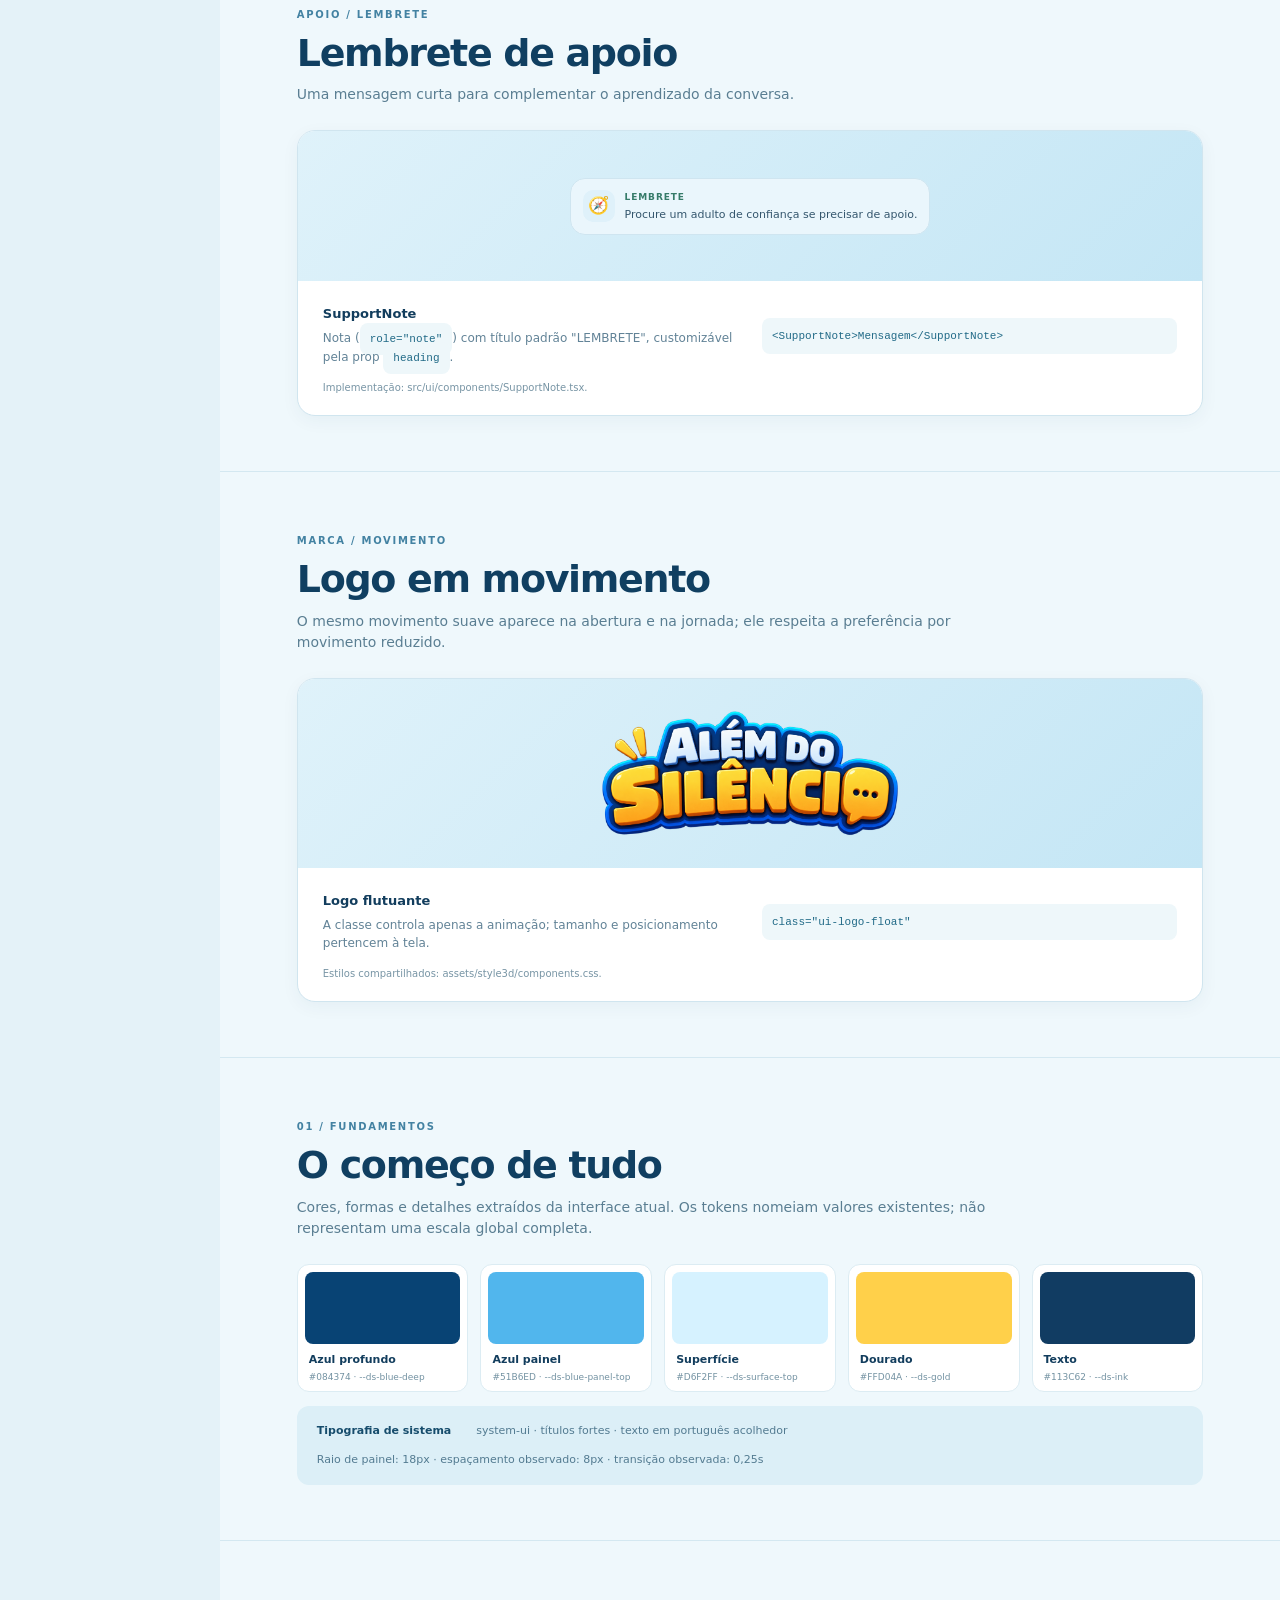
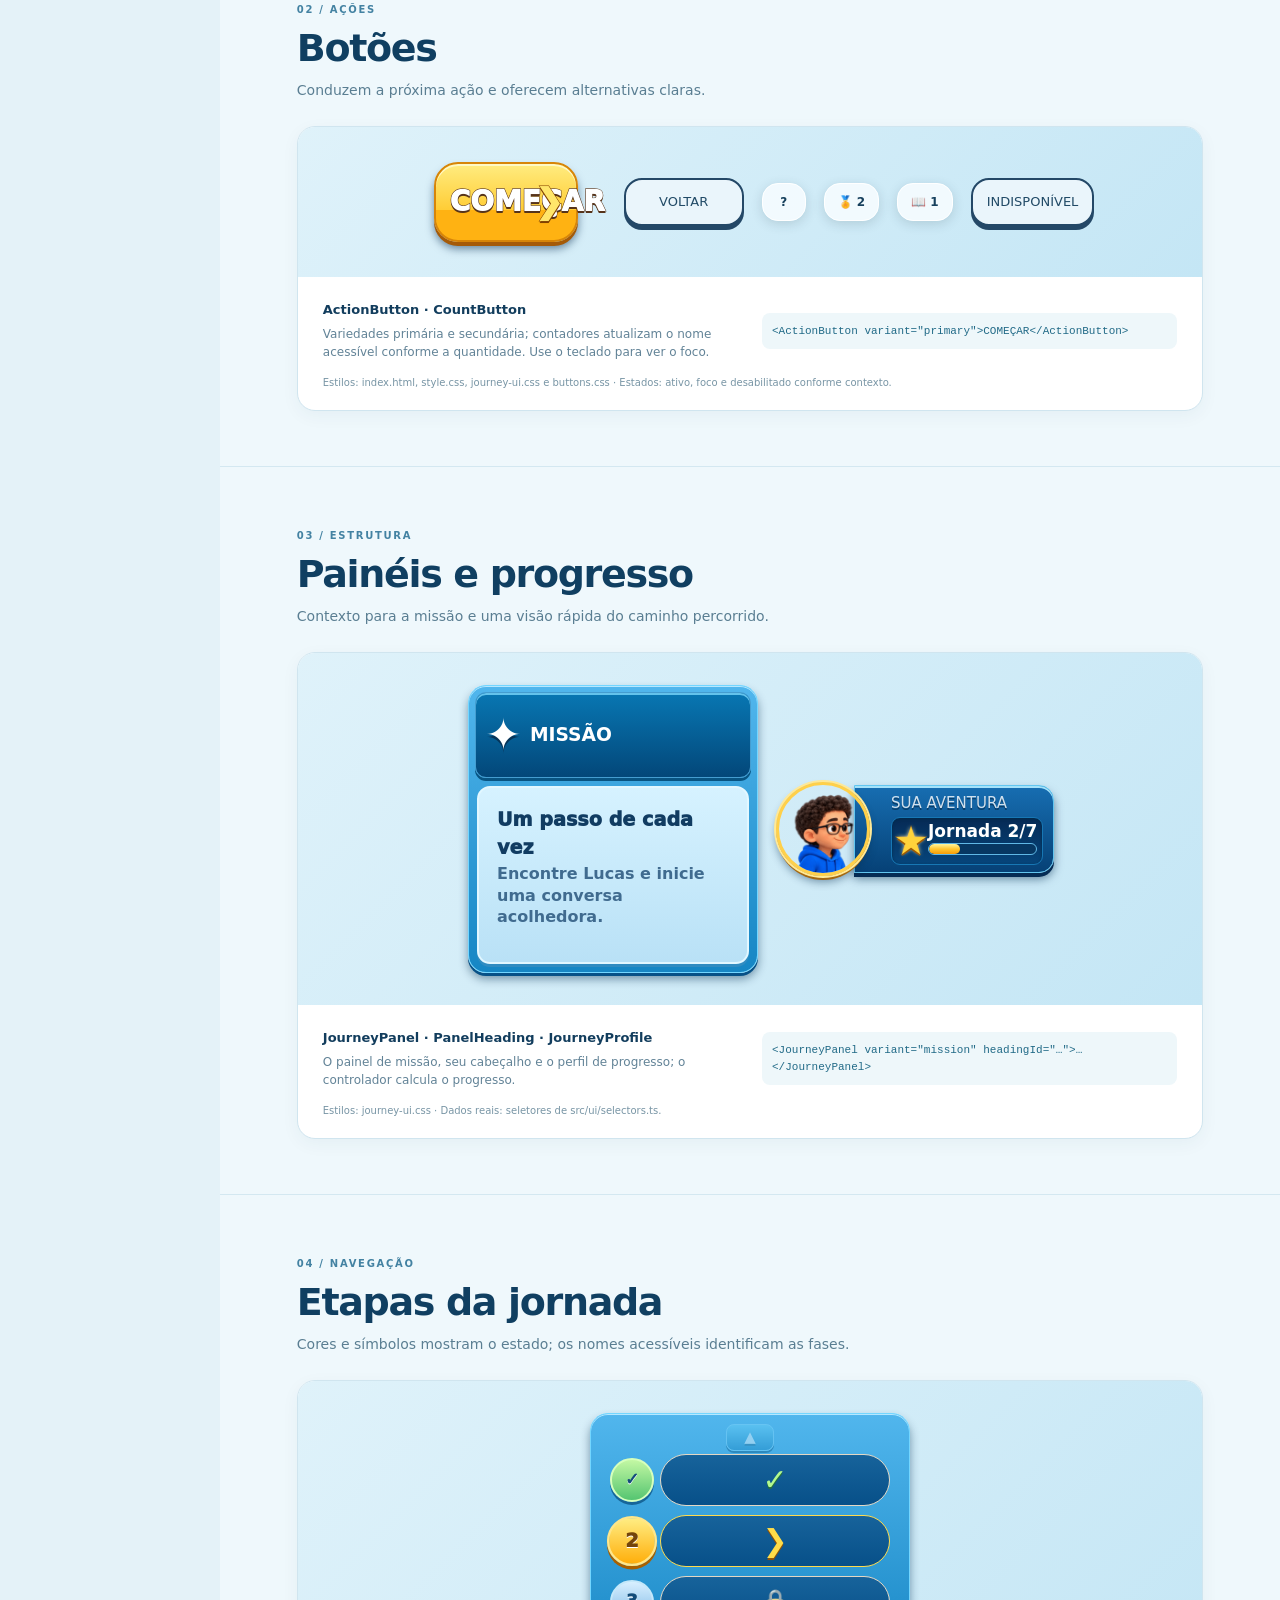
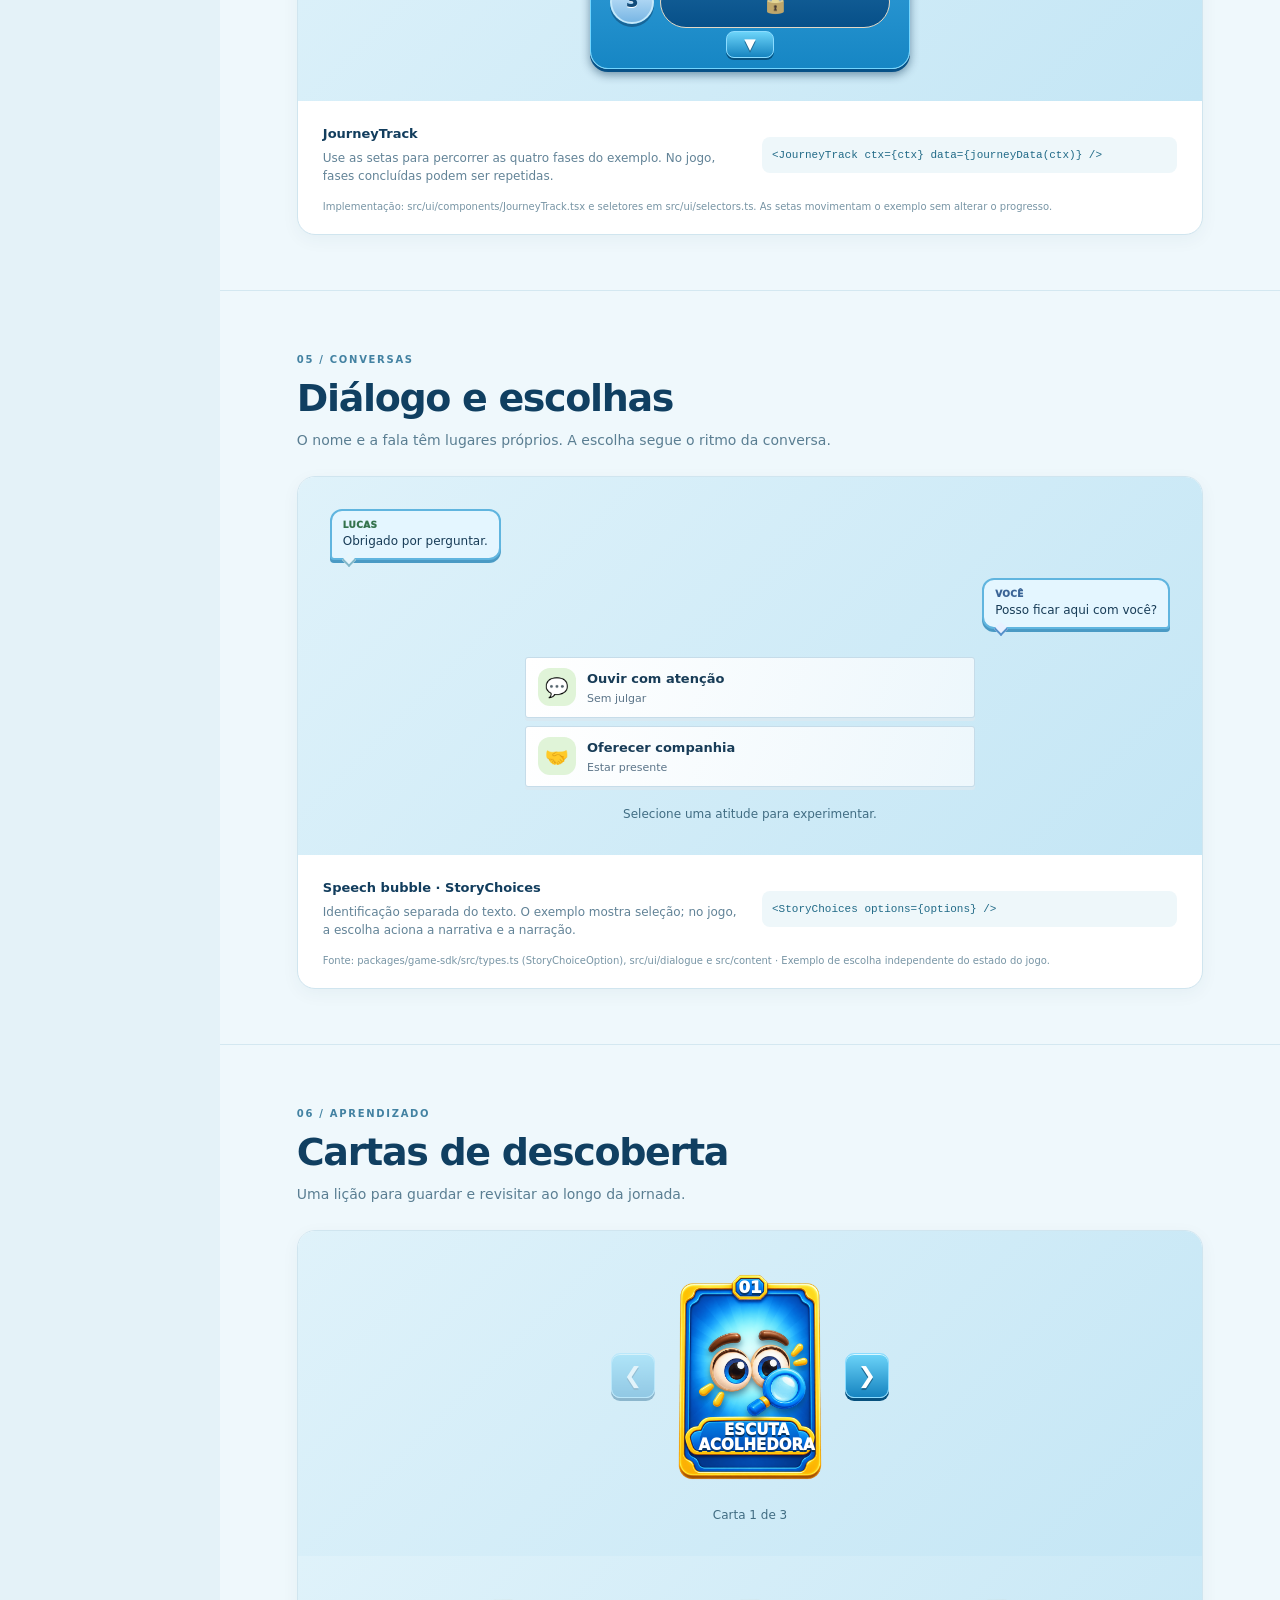
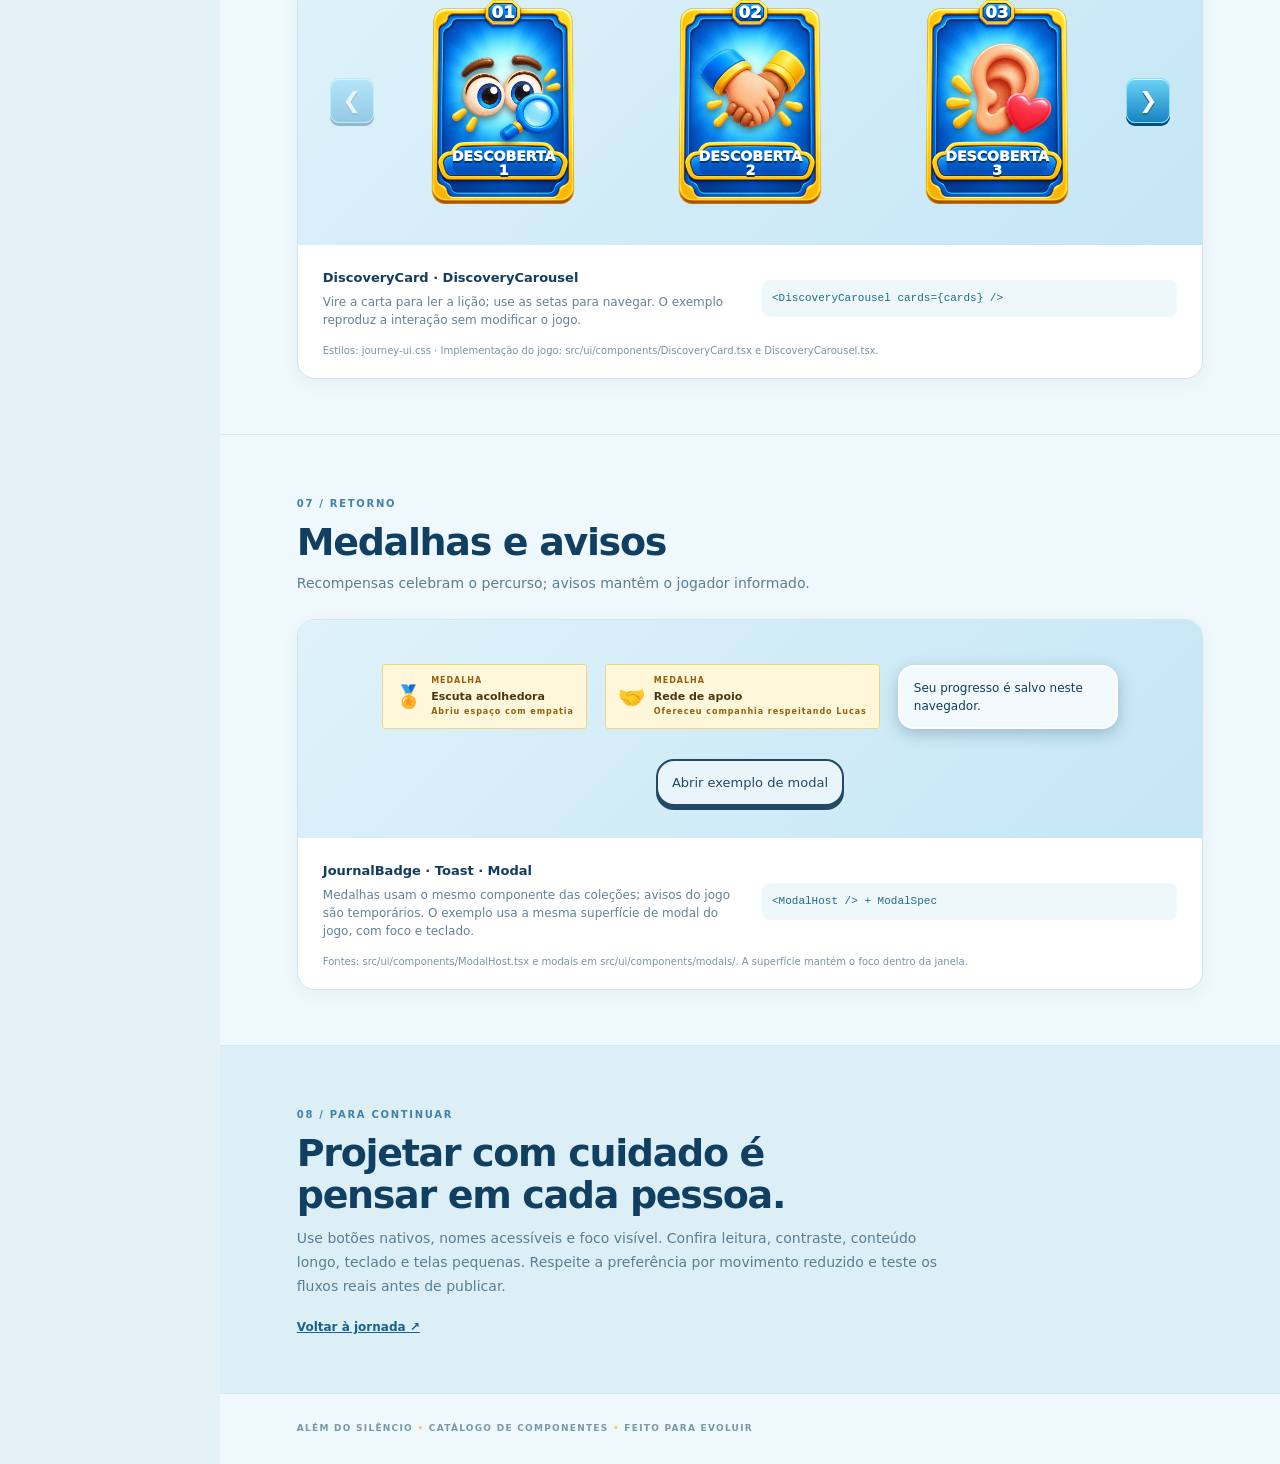
==== commit 01f8b70e: "Deploy build from 3984b296cb409357982c0bb550fb44149f04cf2d" ====
--- a/catalogo.html
+++ b/catalogo.html
@@ -9,7 +9,7 @@
   <link rel="stylesheet" href="assets/style3d/journey-ui.css">
   <link rel="stylesheet" href="assets/style3d/components.css">
   <link rel="stylesheet" href="catalogo.css">
-  <script src="components.js" defer></script>
+  <script src="catalog.js" defer></script>
   <script src="catalogo.js" defer></script>
 </head>
 <body class="catalog">
@@ -20,27 +20,26 @@
     <main id="conteudo" class="catalog-main">
       <section class="hero"><div><p class="overline">UMA BIBLIOTECA PARA CRIAR COM CUIDADO</p><h1>Uma jornada,<br><em>uma linguagem.</em></h1><p>Os elementos que dão vida ao Além do Silêncio, reunidos para criar experiências consistentes, acolhedoras e acessíveis.</p><a href="#fundamentos" class="hero-link">Explorar o catálogo <span>↓</span></a></div><img src="assets/style3d/pedestal-quadra.png" alt="Ilustração da quadra escolar"></section>
       <div id="catalog-error" role="alert" hidden>Não foi possível carregar os estilos do jogo. Abra o catálogo pelo servidor de desenvolvimento.</div>
-      <section class="section" aria-labelledby="collection-heading-example-title"><div class="section-head"><span>COLEÇÃO / CABEÇALHO</span><h2 id="collection-heading-example-title">Cabeçalho de coleção</h2><p>Identifica a coleção aberta na jornada.</p></div><div class="component"><div class="demo"><ads-collection-heading><span data-collection-icon>📓</span><small>SUAS CONVERSAS</small><h2>Diário</h2></ads-collection-heading></div><div class="details"><div><b>Collection heading</b><p>A tela fornece ícone, rótulo e título.</p></div><code>&lt;ads-collection-heading&gt;…&lt;/ads-collection-heading&gt;</code><small>Implementação: src/components/collection-heading.ts.</small></div></div></section>
-      <section class="section" aria-labelledby="journal-entry-example-title"><div class="section-head"><span>DIÁRIO / ANOTAÇÃO</span><h2 id="journal-entry-example-title">Anotação expansível</h2><p>Uma reflexão que pode ser aberta para leitura.</p></div><div class="component"><div class="demo"><ads-journal-entry><span data-entry-icon>👀</span><strong>Mudanças merecem atenção</strong><small>Perceba sem tirar conclusões apressadas.</small><p data-entry-body>Observe e converse com cuidado.</p></ads-journal-entry></div><div class="details"><div><b>Journal entry</b><p>O conteúdo é fornecido pela tela e a abertura usa elementos nativos.</p></div><code>&lt;ads-journal-entry&gt;…&lt;/ads-journal-entry&gt;</code><small>Implementação: src/components/journal-entry.ts.</small></div></div></section>
-      <section class="section" aria-labelledby="journal-badge-example-title"><div class="section-head"><span>COLEÇÃO / MEDALHA</span><h2 id="journal-badge-example-title">Medalha da coleção</h2><p>Relembra uma conquista e o cuidado demonstrado.</p></div><div class="component"><div class="demo"><ads-journal-badge><span data-badge-icon>🏅</span><strong>Escuta acolhedora</strong><small data-badge-detail>Abriu espaço com empatia</small></ads-journal-badge></div><div class="details"><div><b>Journal badge</b><p>A tela fornece o ícone, o título e a descrição.</p></div><code>&lt;ads-journal-badge&gt;…&lt;/ads-journal-badge&gt;</code><small>Implementação: src/components/journal-badge.ts.</small></div></div></section>
-      <section class="section" aria-labelledby="empty-example-title"><div class="section-head"><span>COLEÇÃO / ESTADO VAZIO</span><h2 id="empty-example-title">Quando ainda não há conteúdo</h2><p>Uma orientação para indicar o que aparecerá depois.</p></div><div class="component"><div class="demo"><ads-empty-state>Suas anotações aparecerão aqui durante a jornada.</ads-empty-state></div><div class="details"><div><b>Empty state</b><p>A tela fornece a mensagem e decide quando exibi-la.</p></div><code>&lt;ads-empty-state&gt;…&lt;/ads-empty-state&gt;</code><small>Implementação: src/components/empty-state.ts.</small></div></div></section>
-      <section class="section" aria-labelledby="tile-example-title"><div class="section-head"><span>CONTEXTO / INFORMAÇÃO</span><h2 id="tile-example-title">Quadro de informação</h2><p>Reúne um símbolo, um rótulo e um detalhe.</p></div><div class="component"><div class="demo"><div class="story-track"><ads-story-tile><span data-tile-icon>💬</span><strong>ESCUTAR</strong><span data-tile-detail>Sem julgar</span></ads-story-tile><ads-story-tile><span data-tile-icon>👀</span><strong>PERCEBER</strong><span data-tile-detail>Mudanças</span></ads-story-tile></div></div><div class="details"><div><b>Story tile</b><p>A tela fornece o conteúdo de cada quadro.</p></div><code>&lt;ads-story-tile&gt;…&lt;/ads-story-tile&gt;</code><small>Implementação: src/components/story-tile.ts.</small></div></div></section>
-      <section class="section" aria-labelledby="story-header-example-title"><div class="section-head"><span>CONVERSA / ETAPA</span><h2 id="story-header-example-title">Cabeçalho de conversa</h2><p>Identifica a etapa e seus indicadores visuais.</p></div><div class="component"><div class="demo"><ads-story-header dots="1">ENCONTRO 01 • LUCAS</ads-story-header></div><div class="details"><div><b>Story header</b><p>A tela fornece o texto e escolhe os indicadores.</p></div><code>&lt;ads-story-header dots="1"&gt;…&lt;/ads-story-header&gt;</code><small>Implementação: src/components/story-header.ts.</small></div></div></section>
-      <section class="section" aria-labelledby="badge-example-title"><div class="section-head"><span>RECOMPENSA / CONQUISTA</span><h2 id="badge-example-title">Conquista desbloqueada</h2><p>Uma celebração breve para os aprendizados da jornada.</p></div><div class="component"><div class="demo"><ads-achievement-badge><b>Escuta acolhedora</b><small>Você abriu espaço para ouvir.</small></ads-achievement-badge></div><div class="details"><div><b>Achievement badge</b><p>A tela fornece o nome e a descrição da conquista.</p></div><code>&lt;ads-achievement-badge&gt;…&lt;/ads-achievement-badge&gt;</code><small>Implementação: src/components/achievement-badge.ts.</small></div></div></section>
-      <section class="section" aria-labelledby="feedback-example-title"><div class="section-head"><span>CONVERSA / RESULTADO</span><h2 id="feedback-example-title">Resultado da escolha</h2><p>Um destaque para apresentar o efeito da atitude escolhida.</p></div><div class="component"><div class="demo"><ads-feedback-hero><span data-feedback-icon>💬</span><strong>Você ofereceu escuta</strong><span>Uma conversa pode começar com calma.</span></ads-feedback-hero></div><div class="details"><div><b>Feedback hero</b><p>O componente organiza o símbolo e os textos fornecidos pela tela.</p></div><code>&lt;ads-feedback-hero&gt;…&lt;/ads-feedback-hero&gt;</code><small>Implementação: src/components/feedback-hero.ts.</small></div></div></section>
-      <section class="section" aria-labelledby="support-example-title"><div class="section-head"><span>APOIO / LEMBRETE</span><h2 id="support-example-title">Lembrete de apoio</h2><p>Uma mensagem curta para complementar o aprendizado da conversa.</p></div><div class="component"><div class="demo"><ads-support-note>Procure um adulto de confiança se precisar de apoio.</ads-support-note></div><div class="details"><div><b>Support note</b><p>O componente compartilha a estrutura; o conteúdo é definido pela tela.</p></div><code>&lt;ads-support-note&gt;Mensagem&lt;/ads-support-note&gt;</code><small>Implementação: src/components/support-note.ts · Pode receber um título pelo atributo heading.</small></div></div></section>
+      <section class="section" data-components="collection-heading" aria-labelledby="collection-heading-example-title"><div class="section-head"><span>COLEÇÃO / CABEÇALHO</span><h2 id="collection-heading-example-title">Cabeçalho de coleção</h2><p>Identifica a coleção aberta na jornada.</p></div><div class="component"><div class="demo" data-demo="collection-heading"></div><div class="details"><div><b>CollectionHeading</b><p>Recebe ícone, rótulo (kicker) e título; o botão de fechar aparece quando a coleção está em modal.</p></div><code>&lt;CollectionHeading icon="📓" kicker="SUAS CONVERSAS" title="Diário" /&gt;</code><small>Implementação: src/ui/components/CollectionHeading.tsx.</small></div></div></section>
+      <section class="section" data-components="journal-entry" aria-labelledby="journal-entry-example-title"><div class="section-head"><span>DIÁRIO / ANOTAÇÃO</span><h2 id="journal-entry-example-title">Anotação expansível</h2><p>Uma reflexão que pode ser aberta para leitura.</p></div><div class="component"><div class="demo" data-demo="journal-entry"></div><div class="details"><div><b>JournalEntry</b><p>Renderiza um <code>&lt;details&gt;</code> nativo: ícone, título, preview e corpo completos.</p></div><code>&lt;JournalEntry icon title preview body /&gt;</code><small>Implementação: src/ui/components/JournalEntry.tsx.</small></div></div></section>
+      <section class="section" data-components="journal-badge" aria-labelledby="journal-badge-example-title"><div class="section-head"><span>COLEÇÃO / MEDALHA</span><h2 id="journal-badge-example-title">Medalha da coleção</h2><p>Relembra uma conquista e o cuidado demonstrado.</p></div><div class="component"><div class="demo" data-demo="journal-badge"></div><div class="details"><div><b>JournalBadge</b><p>Exibe ícone, nome da medalha e o detalhe da conquista.</p></div><code>&lt;JournalBadge icon="🏅" name="Escuta acolhedora" detail="…" /&gt;</code><small>Implementação: src/ui/components/JournalBadge.tsx.</small></div></div></section>
+      <section class="section" data-components="empty-state" aria-labelledby="empty-example-title"><div class="section-head"><span>COLEÇÃO / ESTADO VAZIO</span><h2 id="empty-example-title">Quando ainda não há conteúdo</h2><p>Uma orientação para indicar o que aparecerá depois.</p></div><div class="component"><div class="demo" data-demo="empty-state"></div><div class="details"><div><b>EmptyState</b><p>Mensagem simples dentro de <code>.journal-empty</code>; a tela decide quando exibi-la.</p></div><code>&lt;EmptyState&gt;Suas anotações…&lt;/EmptyState&gt;</code><small>Implementação: src/ui/components/EmptyState.tsx.</small></div></div></section>
+      <section class="section" data-components="story-tile" aria-labelledby="tile-example-title"><div class="section-head"><span>CONTEXTO / INFORMAÇÃO</span><h2 id="tile-example-title">Quadro de informação</h2><p>Reúne um símbolo, um rótulo e um detalhe.</p></div><div class="component"><div class="demo" data-demo="story-tiles"></div><div class="details"><div><b>StoryTile · StoryTrack</b><p>Cada quadro recebe ícone, rótulo e detalhe; o trilho agrupa os quadros em <code>.story-track</code>.</p></div><code>&lt;StoryTrack tiles={[{ icon, label, detail }]} /&gt;</code><small>Implementação: src/ui/components/StoryTile.tsx e StoryTrack.tsx.</small></div></div></section>
+      <section class="section" data-components="story-header" aria-labelledby="story-header-example-title"><div class="section-head"><span>CONVERSA / ETAPA</span><h2 id="story-header-example-title">Cabeçalho de conversa</h2><p>Identifica a etapa e seus indicadores visuais.</p></div><div class="component"><div class="demo" data-demo="story-header"></div><div class="details"><div><b>StoryHeader</b><p>Texto da etapa com indicadores opcionais: <code>dots</code> (1 ou 2 pontos ativos) ou <code>learning</code> (rótulo "↻ Aprender").</p></div><code>&lt;StoryHeader text="ENCONTRO 01 • LUCAS" dots={1} /&gt;</code><small>Implementação: src/ui/components/StoryHeader.tsx.</small></div></div></section>
+      <section class="section" data-components="achievement-badge" aria-labelledby="badge-example-title"><div class="section-head"><span>RECOMPENSA / CONQUISTA</span><h2 id="badge-example-title">Conquista desbloqueada</h2><p>Uma celebração breve para os aprendizados da jornada.</p></div><div class="component"><div class="demo" data-demo="achievement-badge"></div><div class="details"><div><b>AchievementBadge</b><p>Região de status (<code>role="status"</code>) com nome e descrição da conquista.</p></div><code>&lt;AchievementBadge name="Escuta acolhedora" description="…" /&gt;</code><small>Implementação: src/ui/components/AchievementBadge.tsx.</small></div></div></section>
+      <section class="section" data-components="feedback-hero" aria-labelledby="feedback-example-title"><div class="section-head"><span>CONVERSA / RESULTADO</span><h2 id="feedback-example-title">Resultado da escolha</h2><p>Um destaque para apresentar o efeito da atitude escolhida.</p></div><div class="component"><div class="demo" data-demo="feedback-hero"></div><div class="details"><div><b>FeedbackHero</b><p>Organiza símbolo, título e subtítulo do efeito da escolha.</p></div><code>&lt;FeedbackHero icon="💬" title="…" subtitle="…" /&gt;</code><small>Implementação: src/ui/components/FeedbackHero.tsx.</small></div></div></section>
+      <section class="section" data-components="support-note" aria-labelledby="support-example-title"><div class="section-head"><span>APOIO / LEMBRETE</span><h2 id="support-example-title">Lembrete de apoio</h2><p>Uma mensagem curta para complementar o aprendizado da conversa.</p></div><div class="component"><div class="demo" data-demo="support-note"></div><div class="details"><div><b>SupportNote</b><p>Nota (<code>role="note"</code>) com título padrão "LEMBRETE", customizável pela prop <code>heading</code>.</p></div><code>&lt;SupportNote&gt;Mensagem&lt;/SupportNote&gt;</code><small>Implementação: src/ui/components/SupportNote.tsx.</small></div></div></section>
       <section class="section" aria-labelledby="logo-example-title"><div class="section-head"><span>MARCA / MOVIMENTO</span><h2 id="logo-example-title">Logo em movimento</h2><p>O mesmo movimento suave aparece na abertura e na jornada; ele respeita a preferência por movimento reduzido.</p></div><div class="component"><div class="demo"><img class="ui-logo ui-logo-float" src="assets/style3d/logo-jornada.png" alt="Além do Silêncio" style="width:min(100%,300px)"></div><div class="details"><div><b>Logo flutuante</b><p>A classe controla apenas a animação; tamanho e posicionamento pertencem à tela.</p></div><code>class="ui-logo-float"</code><small>Estilos compartilhados: assets/style3d/components.css.</small></div></div></section>
       <section id="fundamentos" class="section"><div class="section-head"><span>01 / FUNDAMENTOS</span><h2>O começo de tudo</h2><p>Cores, formas e detalhes extraídos da interface atual. Os tokens nomeiam valores existentes; não representam uma escala global completa.</p></div><div class="swatches"><div><i style="--swatch:#084374"></i><b>Azul profundo</b><small>#084374 · --ds-blue-deep</small></div><div><i style="--swatch:#51b6ed"></i><b>Azul painel</b><small>#51B6ED · --ds-blue-panel-top</small></div><div><i style="--swatch:#d6f2ff"></i><b>Superfície</b><small>#D6F2FF · --ds-surface-top</small></div><div><i style="--swatch:#ffd04a"></i><b>Dourado</b><small>#FFD04A · --ds-gold</small></div><div><i style="--swatch:#113c62"></i><b>Texto</b><small>#113C62 · --ds-ink</small></div></div><div class="foundation-note"><strong>Tipografia de sistema</strong><span>system-ui · títulos fortes · texto em português acolhedor</span><span>Raio de painel: 18px · espaçamento observado: 8px · transição observada: 0,25s</span></div></section>
-      <section id="botoes" class="section"><div class="section-head"><span>02 / AÇÕES</span><h2>Botões</h2><p>Conduzem a próxima ação e oferecem alternativas claras.</p></div><div class="component"><div class="demo demo-buttons"><div class="journey-actions"><ads-action-button variant="primary">COMEÇAR</ads-action-button></div><ads-action-button variant="secondary">VOLTAR</ads-action-button><button class="iconbtn" type="button" aria-label="Ajuda">?</button><ads-count-button button-id="catalogMedals" count="2" label="Ver" singular="medalha" plural="medalhas">🏅</ads-count-button><ads-count-button button-id="catalogKnowledge" count="1" label="Ver" singular="conhecimento" plural="conhecimentos">📖</ads-count-button><ads-action-button variant="secondary" disabled>INDISPONÍVEL</ads-action-button></div><div class="details"><div><b>Primary · Secondary · Iconbtn · ads-count-button · ads-action-button</b><p>Os contadores atualizam o nome acessível conforme a quantidade. Use o teclado para ver o foco.</p></div><code>&lt;ads-count-button button-id="medalsBtn" count="2" label="Ver" singular="medalha" plural="medalhas"&gt;🏅&lt;/ads-count-button&gt;</code><small>Estilos: index.html, style.css e journey-ui.css · Estados: ativo, foco e desabilitado conforme contexto.</small></div></div></section>
-      <section id="paineis" class="section"><div class="section-head"><span>03 / ESTRUTURA</span><h2>Painéis e progresso</h2><p>Contexto para a missão e uma visão rápida do caminho percorrido.</p></div><div class="component"><div class="demo demo-panel"><ads-journey-panel variant="mission" heading-id="sample-mission"><ads-panel-heading><span aria-hidden="true">✦</span><h3 id="sample-mission">MISSÃO</h3></ads-panel-heading><div class="mission-body"><strong>Um passo de cada vez</strong><p>Encontre Lucas e inicie uma conversa acolhedora.</p></div></ads-journey-panel><ads-journey-profile label="Jornada 2/7" progress="28.6"></ads-journey-profile></div><div class="details"><div><b>Journey panel · Profile progress</b><p>O painel, seu cabeçalho e o perfil usam Web Components; o controlador calcula o progresso.</p></div><code>&lt;ads-journey-panel variant="mission"&gt;…&lt;/ads-journey-panel&gt;</code><small>Estilos: journey-ui.css · Dados reais: renderJourneyPath e updateCollectionCounts em src/game.ts.</small></div></div></section>
-      <section id="etapas" class="section"><div class="section-head"><span>04 / NAVEGAÇÃO</span><h2>Etapas da jornada</h2><p>Cores e símbolos mostram o estado; os nomes acessíveis identificam as fases.</p></div><div class="component"><div class="demo"><ads-journey-window><div class="journey-track journey-panel catalog-track"><button class="journey-arrow" type="button" data-journey-previous aria-label="Mostrar mapas anteriores">▲</button><ol class="journey-stops"><li class="journey-stop is-done" aria-label="Quadra: concluída"><span class="journey-node">✓</span><span class="journey-stop-copy"><strong>Quadra</strong><em>Concluída</em></span></li><li class="journey-stop is-current" aria-label="Corredor: fase atual"><span class="journey-node">2</span><span class="journey-stop-copy"><strong>Corredor</strong><em>Fase atual</em></span></li><li class="journey-stop" aria-label="Acolhimento: próxima fase"><span class="journey-node">3</span><span class="journey-stop-copy"><strong>Acolhimento</strong><em>Próxima fase</em></span></li><li class="journey-stop" aria-label="Jardim: próxima fase"><span class="journey-node">4</span><span class="journey-stop-copy"><strong>Jardim</strong><em>Próxima fase</em></span></li></ol><button class="journey-arrow" type="button" data-journey-next aria-label="Mostrar próximos mapas">▼</button></div></ads-journey-window></div><div class="details"><div><b>Journey stop · Journey window</b><p>Use as setas para percorrer as quatro fases do exemplo. No jogo, fases concluídas podem ser repetidas.</p></div><code>&lt;li class="journey-stop is-current"&gt;…&lt;/li&gt;</code><small>Renderização: packages/game-sdk/src/journey.ts e src/game.ts · As setas movimentam o exemplo sem alterar o progresso.</small></div></div></section>
-      <section id="dialogo" class="section"><div class="section-head"><span>05 / CONVERSAS</span><h2>Diálogo e escolhas</h2><p>O nome e a fala têm lugares próprios. A escolha segue o ritmo da conversa.</p></div><div class="component"><div class="demo dialogue-demo"><div id="characterSpeech"><div class="speech-bubble character"><span>Lucas</span><p>Obrigado por perguntar.</p></div></div><div id="playerSpeech"><div class="speech-bubble player"><span>Você</span><p>Posso ficar aqui com você?</p></div></div><div class="story-choices" role="group" aria-label="Exemplo de escolhas"><ads-story-choice aria-pressed="false">Ouvir com atenção</ads-story-choice><ads-story-choice aria-pressed="false">Oferecer companhia</ads-story-choice></div><p class="demo-feedback" aria-live="polite">Selecione uma atitude para experimentar.</p><ads-dialogue-exchange><div class="speech-bubble player" data-speaker="player"><span class="speech-speaker">Você</span><p data-dialogue-text>Posso ajudar?</p></div><div class="speech-bubble character" data-speaker="lucas"><span class="speech-speaker">Lucas</span><p data-dialogue-text>Obrigado por perguntar.</p></div></ads-dialogue-exchange></div><div class="details"><div><b>Speech bubble · Story choice</b><p>Identificação separada do texto. O exemplo mostra seleção; no jogo, a escolha aciona a narrativa e a narração.</p></div><code>Dialogue.render(Dialogue.line('lucas', 'Obrigado.'))</code><small>Fonte: packages/game-sdk/src/dialogue.ts, src/maps e src/game.ts · Exemplo de escolha independente do estado do jogo.</small></div></div></section>
-      <section id="cartas" class="section"><div class="section-head"><span>06 / APRENDIZADO</span><h2>Cartas de descoberta</h2><p>Uma lição para guardar e revisitar ao longo da jornada.</p></div><div class="component"><div class="demo demo-cards"><div class="catalog-carousel"><button class="discovery-carousel-arrow" type="button" data-prev aria-label="Cartas anteriores">❮</button><div class="card-window"></div><button class="discovery-carousel-arrow" type="button" data-next aria-label="Próximas cartas">❯</button></div><p aria-live="polite" class="card-status"></p></div><div class="demo demo-cards"><ads-discovery-carousel><ads-discovery-card data-map="mapa-1" card-title="Descoberta 1" lesson="Uma lição da jornada" number="01" illustration-index="0"></ads-discovery-card><ads-discovery-card data-map="mapa-2" card-title="Descoberta 2" lesson="Uma lição da jornada" number="02" illustration-index="1"></ads-discovery-card><ads-discovery-card data-map="mapa-3" card-title="Descoberta 3" lesson="Uma lição da jornada" number="03" illustration-index="2"></ads-discovery-card><ads-discovery-card data-map="mapa-4" card-title="Descoberta 4" lesson="Uma lição da jornada" number="04" illustration-index="3"></ads-discovery-card></ads-discovery-carousel></div><div class="details"><div><b>Discovery card · Carousel</b><p>Vire a carta para ler a lição; use as setas para navegar. O exemplo reproduz a interação sem modificar o jogo.</p></div><code>&lt;button class="discovery-card-button" aria-expanded="false"&gt;…&lt;/button&gt;</code><small>Estilos: journey-ui.css · Implementação do jogo: discoveryCard e initDiscoveryCarousel em src/game.ts.</small></div></div></section>
-      <section id="medalhas" class="section"><div class="section-head"><span>07 / RETORNO</span><h2>Medalhas e avisos</h2><p>Recompensas celebram o percurso; avisos mantêm o jogador informado.</p></div><div class="component"><div class="demo demo-medals"><ads-medal-slot badge-name="Escuta acolhedora" badge-icon="★" earned></ads-medal-slot><ads-medal-slot badge-name="Rede de apoio" badge-icon="🤝"></ads-medal-slot><div class="catalog-toast">Seu progresso é salvo neste navegador.</div><button class="secondary" type="button" id="open-example-modal">Abrir exemplo de modal</button></div><div class="details"><div><b>Medal slot · Toast · Modal</b><p>Medalhas usam estados conquistada e bloqueada; avisos do jogo são temporários. O exemplo usa a mesma superfície de modal do jogo, com foco e teclado.</p></div><code>&lt;div class="medal-slot earned"&gt;…&lt;/div&gt;</code><small>Fontes: index.html e showMedalBoard / showToast / showModal em src/game.ts. A superfície mantém o foco dentro da janela.</small></div></div></section>
+      <section id="botoes" class="section" data-components="action-button count-button"><div class="section-head"><span>02 / AÇÕES</span><h2>Botões</h2><p>Conduzem a próxima ação e oferecem alternativas claras.</p></div><div class="component"><div class="demo demo-buttons" data-demo="buttons"></div><div class="details"><div><b>ActionButton · CountButton</b><p>Variedades primária e secundária; contadores atualizam o nome acessível conforme a quantidade. Use o teclado para ver o foco.</p></div><code>&lt;ActionButton variant="primary"&gt;COMEÇAR&lt;/ActionButton&gt;</code><small>Estilos: index.html, style.css, journey-ui.css e buttons.css · Estados: ativo, foco e desabilitado conforme contexto.</small></div></div></section>
+      <section id="paineis" class="section" data-components="journey-panel panel-heading journey-profile"><div class="section-head"><span>03 / ESTRUTURA</span><h2>Painéis e progresso</h2><p>Contexto para a missão e uma visão rápida do caminho percorrido.</p></div><div class="component"><div class="demo demo-panel" data-demo="panels"></div><div class="details"><div><b>JourneyPanel · PanelHeading · JourneyProfile</b><p>O painel de missão, seu cabeçalho e o perfil de progresso; o controlador calcula o progresso.</p></div><code>&lt;JourneyPanel variant="mission" headingId="…"&gt;…&lt;/JourneyPanel&gt;</code><small>Estilos: journey-ui.css · Dados reais: seletores de src/ui/selectors.ts.</small></div></div></section>
+      <section id="etapas" class="section" data-components="journey-window"><div class="section-head"><span>04 / NAVEGAÇÃO</span><h2>Etapas da jornada</h2><p>Cores e símbolos mostram o estado; os nomes acessíveis identificam as fases.</p></div><div class="component"><div class="demo" data-demo="journey-window"></div><div class="details"><div><b>JourneyTrack</b><p>Use as setas para percorrer as quatro fases do exemplo. No jogo, fases concluídas podem ser repetidas.</p></div><code>&lt;JourneyTrack ctx={ctx} data={journeyData(ctx)} /&gt;</code><small>Implementação: src/ui/components/JourneyTrack.tsx e seletores em src/ui/selectors.ts. As setas movimentam o exemplo sem alterar o progresso.</small></div></div></section>
+      <section id="dialogo" class="section" data-components="story-choice"><div class="section-head"><span>05 / CONVERSAS</span><h2>Diálogo e escolhas</h2><p>O nome e a fala têm lugares próprios. A escolha segue o ritmo da conversa.</p></div><div class="component"><div class="demo dialogue-demo" data-demo="dialogue"></div><div class="details"><div><b>Speech bubble · StoryChoices</b><p>Identificação separada do texto. O exemplo mostra seleção; no jogo, a escolha aciona a narrativa e a narração.</p></div><code>&lt;StoryChoices options={options} /&gt;</code><small>Fonte: packages/game-sdk/src/types.ts (StoryChoiceOption), src/ui/dialogue e src/content · Exemplo de escolha independente do estado do jogo.</small></div></div></section>
+      <section id="cartas" class="section" data-components="discovery-card discovery-carousel"><div class="section-head"><span>06 / APRENDIZADO</span><h2>Cartas de descoberta</h2><p>Uma lição para guardar e revisitar ao longo da jornada.</p></div><div class="component"><div class="demo demo-cards"><div data-demo="card-carousel" style="display:contents"></div></div><div class="demo demo-cards"><div data-demo="discovery-carousel" style="display:contents"></div></div><div class="details"><div><b>DiscoveryCard · DiscoveryCarousel</b><p>Vire a carta para ler a lição; use as setas para navegar. O exemplo reproduz a interação sem modificar o jogo.</p></div><code>&lt;DiscoveryCarousel cards={cards} /&gt;</code><small>Estilos: journey-ui.css · Implementação do jogo: src/ui/components/DiscoveryCard.tsx e DiscoveryCarousel.tsx.</small></div></div></section>
+      <section id="medalhas" class="section" data-components="modal-surface"><div class="section-head"><span>07 / RETORNO</span><h2>Medalhas e avisos</h2><p>Recompensas celebram o percurso; avisos mantêm o jogador informado.</p></div><div class="component"><div class="demo demo-medals" data-demo="medals"></div><div class="details"><div><b>JournalBadge · Toast · Modal</b><p>Medalhas usam o mesmo componente das coleções; avisos do jogo são temporários. O exemplo usa a mesma superfície de modal do jogo, com foco e teclado.</p></div><code>&lt;ModalHost /&gt; + ModalSpec</code><small>Fontes: src/ui/components/ModalHost.tsx e modais em src/ui/components/modals/. A superfície mantém o foco dentro da janela.</small></div></div></section>
       <section id="acessibilidade" class="section closing"><span>08 / PARA CONTINUAR</span><h2>Projetar com cuidado é<br>pensar em cada pessoa.</h2><p>Use botões nativos, nomes acessíveis e foco visível. Confira leitura, contraste, conteúdo longo, teclado e telas pequenas. Respeite a preferência por movimento reduzido e teste os fluxos reais antes de publicar.</p><a href="./">Voltar à jornada ↗</a></section>
       <footer>ALÉM DO SILÊNCIO <span>•</span> CATÁLOGO DE COMPONENTES <span>•</span> FEITO PARA EVOLUIR</footer>
     </main>
   </div>
-  <ads-modal-surface id="modal"><div id="modalCard" class="modal-card catalog-modal"><h2 id="example-modal-title">Uma pausa na jornada</h2><p>Este exemplo usa a superfície do jogo. Feche para voltar ao catálogo.</p><button class="primary" type="button" id="close-example-modal">FECHAR</button></div></ads-modal-surface>
 </body>
 </html>
--- a/assets/style3d/style.css
+++ b/assets/style3d/style.css
@@ -44,3 +44,20 @@
 #objective{border:1px solid #fff!important;border-radius:14px!important;box-shadow:0 4px 16px #233e4930!important}
 .iconbtn{border-radius:16px!important;border:1px solid #fff!important;box-shadow:0 3px 12px #233e492a!important}
 .player-avatar{image-rendering:auto!important}
+
+/* Mood tracking — indicador de humor do personagem */
+.mood-indicator{display:inline-flex;align-items:center;gap:8px;padding:8px 14px;border-radius:20px;background:linear-gradient(135deg,#fff3cd,#ffe8a3);border:2px solid #f0c75e;box-shadow:0 2px 8px #00000015;margin:12px 0;font-size:14px;font-weight:700;color:#5a4a00}
+.mood-indicator .mood-emoji{font-size:20px}
+.mood-indicator .mood-label{letter-spacing:.5px;text-transform:uppercase;font-size:11px}
+.mood-indicator[data-mood="calm"]{background:linear-gradient(135deg,#d4edda,#c3e6cb);border-color:#75b798;color:#155724}
+.mood-indicator[data-mood="happy"]{background:linear-gradient(135deg,#d1ecf1,#bee5eb);border-color:#17a2b8;color:#0c5460}
+.mood-indicator[data-mood="anxious"]{background:linear-gradient(135deg,#fff3cd,#ffe8a3);border-color:#f0c75e;color:#5a4a00}
+.mood-indicator[data-mood="sad"]{background:linear-gradient(135deg,#f8d7da,#f5c6cb);border-color:#dc3545;color:#721c24}
+
+/* Mood transition — mostra mudança de humor após escolha */
+.mood-transition{display:flex;align-items:center;gap:10px;padding:12px 16px;border-radius:14px;margin:12px 0;font-size:15px;font-weight:600;animation:mood-pop .4s ease-out}
+.mood-transition .mood-emoji{font-size:24px}
+.mood-transition.mood-up{background:linear-gradient(135deg,#d4edda,#c3e6cb);border:2px solid #75b798;color:#155724}
+.mood-transition.mood-down{background:linear-gradient(135deg,#f8d7da,#f5c6cb);border:2px solid #dc3545;color:#721c24}
+.mood-transition .mood-text{flex:1}
+@keyframes mood-pop{0%{transform:scale(.8);opacity:0}100%{transform:scale(1);opacity:1}}
--- a/assets/style3d/journey-ui.css
+++ b/assets/style3d/journey-ui.css
@@ -68,6 +68,9 @@
 @media(orientation:portrait) and (min-width:768px){.journey-nav{flex-direction:column;gap:2px;white-space:normal;font-size:clamp(7px,2.2vw,9px)}.journey-nav span{width:26px;height:26px}}
 #stickBase,#stickRightBase{border:2px solid #81d5f4!important;background:linear-gradient(#1674a9bb,#06426fbb)!important;box-shadow:inset 0 2px 8px #bcecff88,0 4px 0 #07385f!important}
 #stick,#stickRight{background:linear-gradient(#e8faff,#84ceec)!important;border:1px solid #d6f5ff!important;box-shadow:0 3px 0 #226f9a!important}
+#stickRightBase.action-btn{border:2px solid #81d5f4!important;background:linear-gradient(#1674a9bb,#06426fbb)!important;box-shadow:inset 0 2px 8px #bcecff88,0 4px 0 #07385f!important;color:#fff}
+#stickRightBase.action-btn:active{transform:translateY(3px)!important;box-shadow:inset 0 2px 8px #bcecff88,0 1px 0 #07385f!important}
+#stickRightBase .action-icon{width:42px;height:42px;color:#fff;filter:drop-shadow(0 2px 3px #102c4677)}
 #playerSpeech .speech-bubble,#characterSpeech .speech-bubble,#characterSpeech .story-quote,#playerSpeech .story-choice{border-color:#60b5df!important;background:#e4f6ff!important;box-shadow:0 3px 0 #4a9ac4!important}
 #learningScroll{border-color:#56b7e1!important;box-shadow:0 5px 0 #0b598a,0 10px 24px #032d4f55!important}
 /* A rota mostra uma janela de três fases; os nomes continuam acessíveis aos leitores de tela. */
@@ -88,7 +91,7 @@
 @media(prefers-reduced-motion:reduce){.journey-title{animation:none}}
 @media(max-height:420px){.journey-title{height:49px;width:clamp(130px,25vw,260px)}}
 @media(orientation:portrait) and (min-width:768px){.journey-title{width:clamp(125px,36vw,220px);height:65px}}
-/* Cartas de lições e momento de recompensa após a fala do BraIAn. */
+/* Cartas de lições e momento de recompensa após a fala do Mago. */
 #discoveryRewards[hidden]{display:none!important}
 #learningScroll.is-summary{width:min(860px,calc(100% - 24px));max-height:calc(100% - 20px);border:2px solid #50a8da!important;border-radius:18px!important;background:radial-gradient(circle at 50% 40%,#16659a,#082d50 78%)!important;color:#fff;box-shadow:0 8px 30px #041b32bb,0 0 0 100vmax #061a2bdc!important;overflow:hidden}
 #learningScroll.is-summary .learning-scroll-title{background:linear-gradient(#136caa,#064577);border-bottom:1px solid #63b6df;color:white;text-align:center;font-size:clamp(13px,2.2vw,22px);letter-spacing:.06em;text-shadow:0 2px #043558}
@@ -253,18 +256,6 @@
 #learningScroll.is-summary #discoveryRewards:has(.reward-card .discovery-card.is-flipped) .reward-card{position:absolute;left:8%;top:50%;height:100%;width:auto;aspect-ratio:2/3;max-width:40%;transform:translateY(-50%)}
 #learningScroll.is-summary #discoveryRewards:has(.reward-card .discovery-card.is-flipped) .gift-box{left:auto;right:8%;width:28%}
 #learningScroll.is-summary #discoveryRewards:has(.reward-card .discovery-card.is-flipped) .discovery-lesson{font-size:clamp(11px,1.6vw,16px)}
-/* A tela de medalhas compartilha o cabeçalho, o painel e a moldura das coleções. */
-.medal-collection .medal-chest{width:clamp(44px,7vh,58px);height:clamp(40px,7vh,54px);max-height:none;object-fit:contain;margin:0}
-.medal-collection .discovery-grid{align-items:stretch}
-.medal-collection .medal-slot{height:clamp(82px,18vh,136px);min-height:0}
-.medal-collection .medal-slot[hidden]{display:none!important}
-.medal-collection .medal-slot.earned{animation:none}
-.medal-collection .medal-slot.locked strong{display:none}
-.medal-collection .medal-slot.earned strong{color:#16486c!important}
-.medal-board-actions{display:flex;justify-content:center;gap:clamp(8px,2vw,18px);padding-top:clamp(8px,1.5vh,14px)}
-.medal-board-actions ads-action-button{flex:1;max-width:280px}
-.medal-arriving{visibility:hidden}.medal-flight{margin:0;box-sizing:border-box}
-@media(max-height:420px){.medal-collection .medal-chest{width:38px;height:34px}.medal-collection .medal-slot{height:clamp(70px,18vh,96px)}}
 /* A coleção no modal mantém a mesma apresentação da jornada. */
 #modal.collection-modal{align-items:center}
 #modal.collection-modal #modalCard.collection-modal-card{width:min(78vw,950px);max-width:950px;max-height:calc(100% - 12px);padding:0;border:0!important;background:transparent!important;box-shadow:none!important;overflow:visible}
@@ -315,3 +306,31 @@
 @media(max-height:420px){#learningScroll.is-summary .learning-scroll-title{font-size:clamp(20px,7vh,30px)}.reward-heading strong{font-size:clamp(19px,6vh,27px)}.reward-hint{font-size:11px}#learningScroll.is-summary #learningScrollActions .primary{font-size:16px;padding:4px 20px}}
 @media(orientation:portrait){#learningScroll.is-summary{height:min(80dvh,760px)!important;width:calc(100% - 20px)!important}.reward-heading strong{font-size:clamp(21px,6vw,44px)}.reward-card{height:min(68%,300px)}.gift-box{width:100%}#learningScroll.is-summary #discoveryRewards:has(.reward-card .discovery-card.is-flipped) .reward-card{left:5%;max-width:55%}}
 @media(orientation:landscape){html.forced-landscape #learningScroll.is-summary #discoveryRewards{flex-direction:column;gap:0}html.forced-landscape #learningScroll.is-summary .reward-stage{flex:1 1 auto;width:min(100%,750px);height:auto}}
+
+/* Seletor de mundos: grade de cartoes antes da home da jornada. */
+#worldSelectScreen{position:absolute;z-index:7;inset:0;display:none;overflow:auto;background:radial-gradient(circle at 50% 30%,#177ab7,#073568 75%),linear-gradient(180deg,#075497c9,#064b80c9)}
+.world-select-screen{min-height:100%;display:flex;flex-direction:column;align-items:center;padding:clamp(8px,2.5vh,26px) 4% calc(16px + env(safe-area-inset-bottom,0px));color:#fff}
+.world-select-top{display:flex;align-items:center;justify-content:space-between;gap:10px;width:min(1000px,100%)}
+.world-select-subtitle{margin:2px 0 clamp(10px,2.5vh,22px);color:#d4efff;font-size:clamp(11px,1.5vw,16px);font-weight:700;text-align:center}
+.world-grid{display:grid;grid-template-columns:repeat(2,minmax(0,1fr));gap:clamp(10px,2vw,22px);width:min(1000px,100%);padding-bottom:10px}
+.world-card{position:relative;display:flex;flex-direction:column;padding:0;border:3px solid #5abfea;border-radius:18px;overflow:hidden;background:linear-gradient(#247fb6,#0e578f);box-shadow:0 5px 0 #06345f,0 10px 18px #00244c66;color:#fff;text-align:left;cursor:pointer;font:inherit}
+.world-card:active{transform:translateY(3px);box-shadow:0 2px 0 #06345f,0 6px 10px #00244c66}
+.world-card-art{display:block;width:100%;aspect-ratio:16/9;object-fit:cover;background:#0b4d82}
+.world-card-body{display:flex;flex-direction:column;gap:4px;padding:10px 12px 12px}
+.world-card-body strong{font-size:clamp(13px,1.8vw,19px);font-weight:1000;letter-spacing:.02em;text-transform:uppercase}
+.world-card-body small{font-size:clamp(10px,1.3vw,13px);line-height:1.3;color:#c3e7f8;font-weight:700}
+.world-card-meta{display:flex;align-items:center;justify-content:space-between;gap:6px;margin-top:4px}
+.world-card-progress{font-size:clamp(9px,1.2vw,12px);font-weight:800;color:#d4efff;background:#0a4878;border-radius:8px;padding:3px 8px;white-space:nowrap}
+.world-card-badge{position:absolute;top:8px;right:8px;padding:4px 9px;border-radius:99px;background:linear-gradient(#c3f8a3,#55c571);border:2px solid #d6ffbc;color:#173a12;font-size:clamp(8px,1.1vw,11px);font-weight:1000;letter-spacing:.08em;box-shadow:0 2px 0 #2c7a43;pointer-events:none}
+.world-select-screen button:focus-visible{outline:3px solid #fff27d;outline-offset:2px}
+@media(max-height:420px){.world-select-screen{padding-top:4px}.world-select-subtitle{margin-bottom:6px}.world-grid{gap:8px}.world-card-body{padding:6px 9px 8px}.world-card-body small{display:none}}
+
+/* Navegação de volta aos mundos e identificação do mundo na home da jornada. */
+.journey-top-left{display:flex;align-items:center;gap:8px;min-width:0}
+.journey-back.journey-settings{width:auto;height:auto;min-height:clamp(42px,8vh,72px);padding:0 14px;gap:6px;display:inline-flex;align-items:center;justify-content:center}
+.journey-back svg{width:clamp(18px,3.5vh,28px);height:clamp(18px,3.5vh,28px);flex:none}
+.journey-back span{font-size:clamp(10px,1.6vw,15px);font-weight:1000;letter-spacing:.05em;white-space:nowrap}
+.journey-title{position:relative}
+.journey-world-name{position:absolute;left:50%;bottom:-4px;transform:translateX(-50%);padding:2px 12px;border-radius:99px;background:linear-gradient(#ffe66b,#ffb300);color:#423015;font-size:clamp(9px,1.4vw,14px);font-weight:1000;letter-spacing:.08em;text-transform:uppercase;white-space:nowrap;box-shadow:0 2px 0 #a75c00;z-index:2}
+@media(max-height:420px){.journey-back span{display:none}.journey-world-name{font-size:9px;padding:1px 8px;bottom:-2px}}
+@media(max-width:650px){.journey-back span{display:none}.journey-world-name{font-size:8px;padding:1px 7px}}
--- a/assets/style3d/components.css
+++ b/assets/style3d/components.css
@@ -1,12 +1,6 @@
 /* Efeito visual compartilhado pela marca na abertura e na jornada. */
-ads-journey-window,ads-journey-profile,ads-panel-heading,ads-journey-panel,ads-action-button,ads-count-button,ads-story-choice,ads-empty-state,ads-journal-entry,ads-dialogue-exchange{display:contents}
-.row>ads-action-button>button{flex:1}
-ads-discovery-card{display:block}ads-discovery-card[hidden]{display:none!important}
-ads-story-tile{display:block}
 .ui-logo{display:block;width:100%}
 .ui-logo-float{animation:ui-logo-float 4s ease-in-out infinite}
 @keyframes ui-logo-float{0%,100%{transform:translateY(0)}50%{transform:translateY(-5px)}}
 @media(prefers-reduced-motion:reduce){.ui-logo{display:block;width:100%}
 .ui-logo-float{animation:none}}
-
-ads-collection-heading[variant="modal"]{display:contents}
--- a/catalogo.css
+++ b/catalogo.css
@@ -10,7 +10,7 @@
 .catalog-shell{display:grid;grid-template-columns:220px minmax(0,1fr);max-width:1600px;margin:auto}.catalog-sidebar{background:#e4f2f8;padding:45px 23px;min-height:100%}.catalog-sidebar>p,.overline,.section-head>span,.closing>span{font-size:10px;font-weight:900;letter-spacing:.17em;color:#4382a2}.catalog-sidebar nav{display:grid;gap:4px}.catalog-sidebar nav a{display:flex;gap:12px;text-decoration:none;padding:10px 8px;color:#5590aa;font-size:10px;font-weight:900}.catalog-sidebar nav a span{font-size:12px;color:#194c6c;letter-spacing:0}.catalog-sidebar nav a:hover{background:#d3eaf5;border-radius:8px}.sidebar-note{margin-top:50px;border-top:1px solid #b7d8e8;padding:23px 8px;font-size:12px;color:#59839a}.sidebar-note span{display:block;color:#e2ad22;font-size:25px}
 .catalog-main{min-width:0}.hero{position:relative;overflow:hidden;display:flex;align-items:center;justify-content:space-between;min-height:340px;padding:48px clamp(26px,6vw,85px);background:linear-gradient(105deg,#07528aef,#0875a9c9),url('assets/style3d/background-quadra.webp') center/cover;color:white}.hero>div{position:relative;z-index:1;max-width:600px}.hero .overline{color:#a8e4fa}.hero h1{font-size:clamp(38px,5vw,66px);line-height:1.04;letter-spacing:-.045em;margin:18px 0}.hero h1 em{color:#ffdb62;font-style:normal}.hero p:not(.overline){max-width:460px;color:#d8eff9;font-size:15px}.hero img{width:min(35%,340px);filter:drop-shadow(0 12px 12px #00325399)}.hero-link{display:inline-flex;gap:22px;margin-top:14px;padding:11px 16px;background:#ffd054;border-radius:10px;color:#43310b!important;font-size:12px;font-weight:900;text-decoration:none}.hero-link span{font-size:16px}
 .section{padding:55px clamp(26px,6vw,85px);border-bottom:1px solid #d4e8f1}.section-head{max-width:720px;margin-bottom:25px}.section-head h2,.closing h2{font-size:clamp(27px,3vw,38px);line-height:1.1;letter-spacing:-.035em;margin:8px 0 10px;color:#103f61}.section-head p,.closing p{color:#5a7e92;font-size:14px;margin:0}.swatches{display:grid;grid-template-columns:repeat(5,minmax(0,1fr));gap:12px}.swatches>div{background:#fff;border:1px solid #dcecf3;border-radius:12px;padding:7px;min-width:0}.swatches i{display:block;background:var(--swatch);height:72px;border-radius:8px}.swatches b,.swatches small{display:block;margin:8px 4px 0;font-size:11px}.swatches small{font-size:9px;color:#7392a2;overflow-wrap:anywhere;margin-top:2px}.foundation-note{margin-top:14px;display:flex;flex-wrap:wrap;gap:12px 25px;padding:17px 20px;background:#dceff7;border-radius:12px;font-size:11px;color:#537b91}.foundation-note strong{color:#164c6c}
-.component{border:1px solid #d0e5ef;border-radius:18px;background:white;overflow:hidden;box-shadow:0 5px 18px #16455c0c}.demo{min-height:150px;padding:32px;display:flex;align-items:center;justify-content:center;gap:18px;background:linear-gradient(135deg,#dff2fa,#c4e6f5)}.demo-buttons{flex-wrap:wrap}.demo-buttons .journey-actions{width:200px}.demo-buttons>.secondary,.demo-buttons>ads-action-button>.secondary{width:auto;min-width:120px}.demo-buttons .iconbtn{min-width:44px}.details{padding:20px 25px;display:grid;grid-template-columns:1fr 1fr;gap:10px 24px;align-items:center}.details b{font-size:13px}.details p{font-size:12px;color:#628397;margin:4px 0}.details code{font-size:11px;color:#216a87;background:#eef7fa;border-radius:8px;padding:10px;overflow-wrap:anywhere}.details small{grid-column:1/-1;color:#7895a5;font-size:10px}.demo-panel{flex-wrap:wrap}.demo-panel .journey-panel{width:290px;max-width:100%}.demo-panel .journey-profile{width:210px}.catalog-track{width:320px;max-width:100%;padding:10px}.catalog-track .journey-stops{position:relative}.catalog .journey-stop{min-height:32px}.catalog .journey-node{display:grid;place-items:center;flex:none}
+.component{border:1px solid #d0e5ef;border-radius:18px;background:white;overflow:hidden;box-shadow:0 5px 18px #16455c0c}.demo{min-height:150px;padding:32px;display:flex;align-items:center;justify-content:center;gap:18px;background:linear-gradient(135deg,#dff2fa,#c4e6f5)}.demo-buttons{flex-wrap:wrap}.demo-buttons .journey-actions{width:200px}.demo-buttons>.secondary{width:auto;min-width:120px}.demo-buttons .iconbtn{min-width:44px}.details{padding:20px 25px;display:grid;grid-template-columns:1fr 1fr;gap:10px 24px;align-items:center}.details b{font-size:13px}.details p{font-size:12px;color:#628397;margin:4px 0}.details code{font-size:11px;color:#216a87;background:#eef7fa;border-radius:8px;padding:10px;overflow-wrap:anywhere}.details small{grid-column:1/-1;color:#7895a5;font-size:10px}.demo-panel{flex-wrap:wrap}.demo-panel .journey-panel{width:290px;max-width:100%}.demo-panel .journey-profile{width:210px}.catalog-track{width:320px;max-width:100%;padding:10px}.catalog-track .journey-stops{position:relative}.catalog .journey-stop{min-height:32px}.catalog .journey-node{display:grid;place-items:center;flex:none}
 .dialogue-demo{flex-direction:column;align-items:stretch}.catalog #characterSpeech,.catalog #playerSpeech{position:static;display:flex;opacity:1;visibility:visible;width:auto;max-width:none;transform:none;pointer-events:auto}.catalog #playerSpeech{justify-content:flex-end}.catalog #characterSpeech .speech-bubble,.catalog #playerSpeech .speech-bubble{max-width:90%}.catalog .story-choices{width:min(100%,450px);margin:10px auto 0}.catalog .story-choice[aria-pressed=true]{outline:3px solid #39a7d6}.demo-feedback,.card-status{text-align:center;font-size:12px;color:#416d83;margin:0}.catalog-carousel{display:flex;align-items:center;gap:20px}.card-window{width:150px}.catalog .discovery-card{width:150px}.catalog .discovery-carousel-arrow{flex:none}.demo-cards{flex-direction:column}.demo-medals{flex-wrap:wrap}.demo-medals .medal-slot{width:120px}.catalog-toast{max-width:220px;background:#f5fbfff2;border:2px solid white;border-radius:16px;padding:12px 14px;font-size:12px;box-shadow:0 5px 16px #123c5b44}.closing{background:#dceff7}.closing p{max-width:650px;line-height:1.7}.closing a{display:inline-block;margin-top:20px;font-size:12px;font-weight:900;color:#16628c}.catalog footer{padding:28px clamp(26px,6vw,85px);font-size:9px;font-weight:900;letter-spacing:.14em;color:#7899a9}
 @media(max-width:850px){.catalog-shell{grid-template-columns:1fr}.catalog-sidebar{min-height:0;padding:14px 20px}.catalog-sidebar>p,.sidebar-note{display:none}.catalog-sidebar nav{display:flex;overflow:auto}.catalog-sidebar nav a{white-space:nowrap}.hero img{width:30%}.swatches{grid-template-columns:repeat(3,1fr)}}
 @media(max-width:560px){.catalog-header{height:68px;padding:6px 18px}.catalog-brand img{width:105px}.catalog-brand span{display:none}.hero{padding:40px 24px;min-height:310px}.hero img{position:absolute;right:-55px;bottom:0;width:42%;opacity:.25}.hero>div{max-width:100%}.section{padding:42px 22px}.swatches{grid-template-columns:repeat(2,1fr)}.details{grid-template-columns:1fr}.details small{grid-column:auto}.demo{padding:22px}.catalog footer{padding:24px}.back-link{font-size:11px}}
